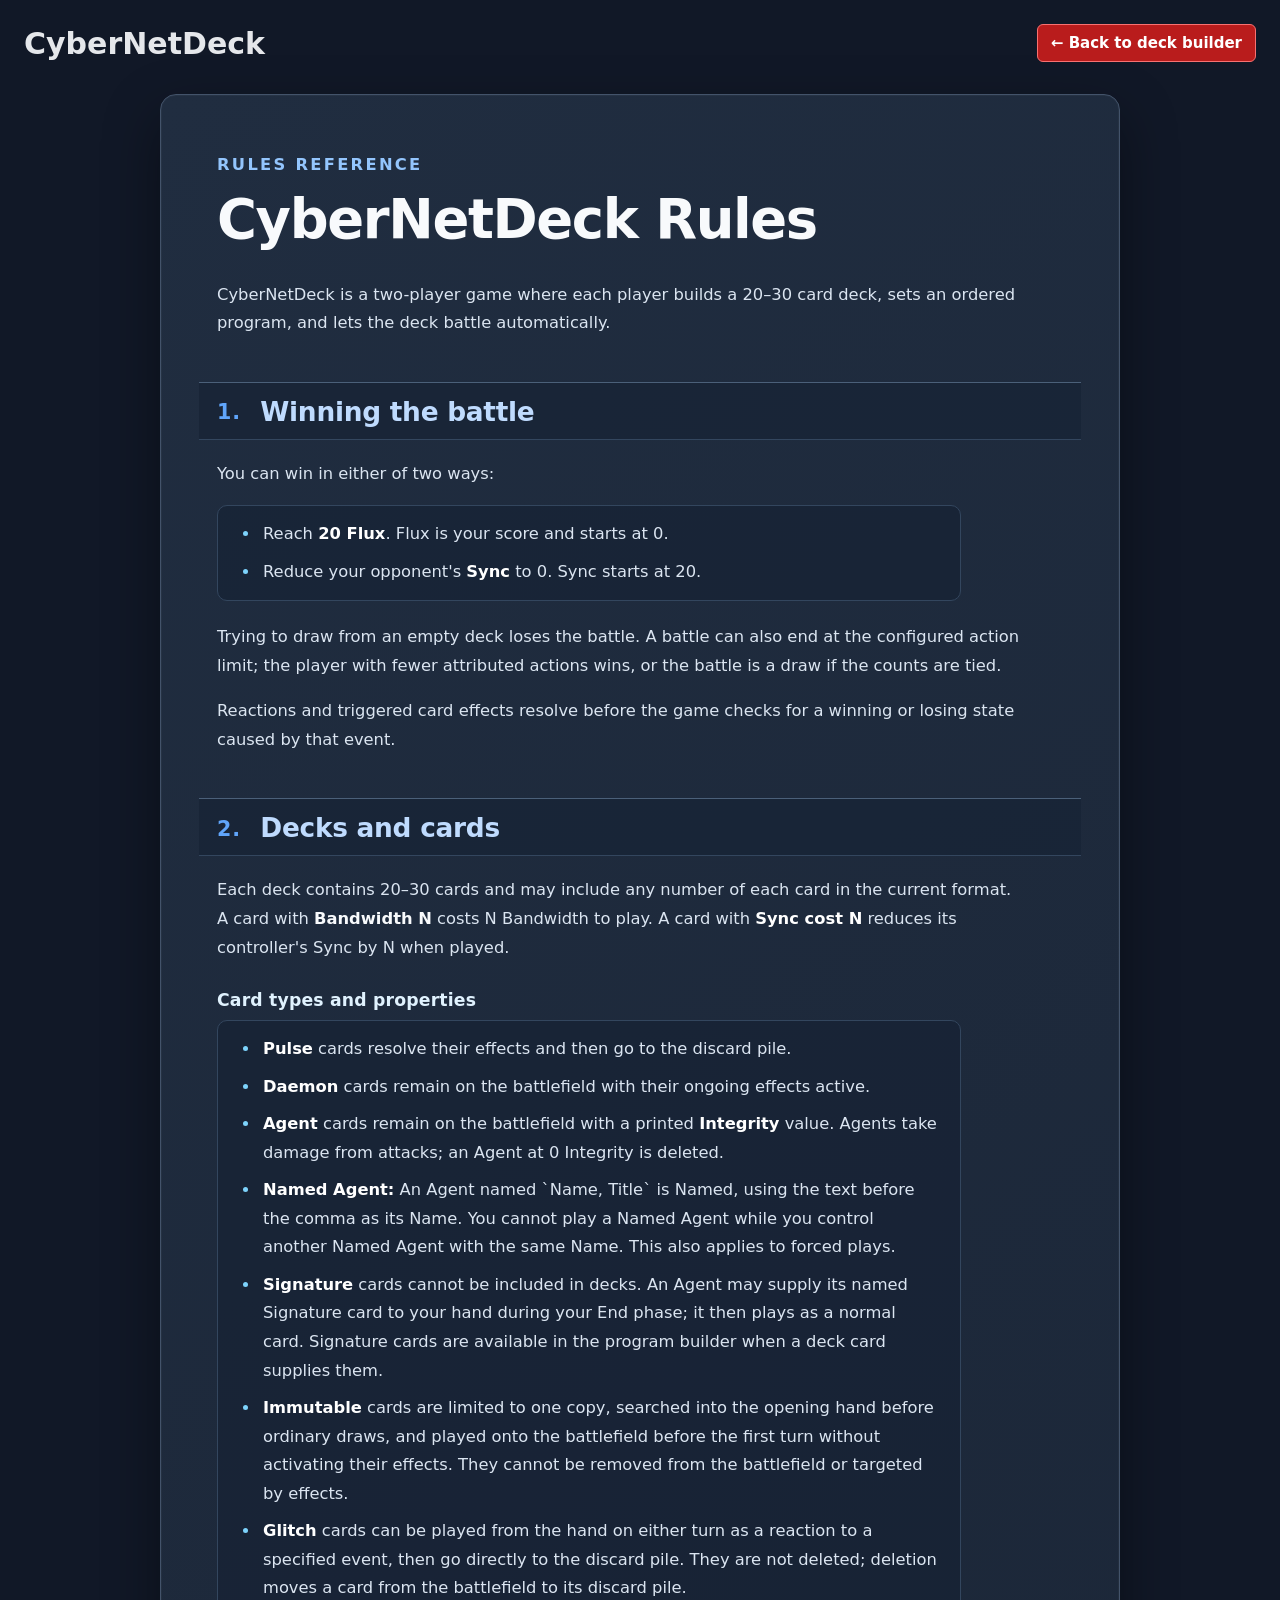
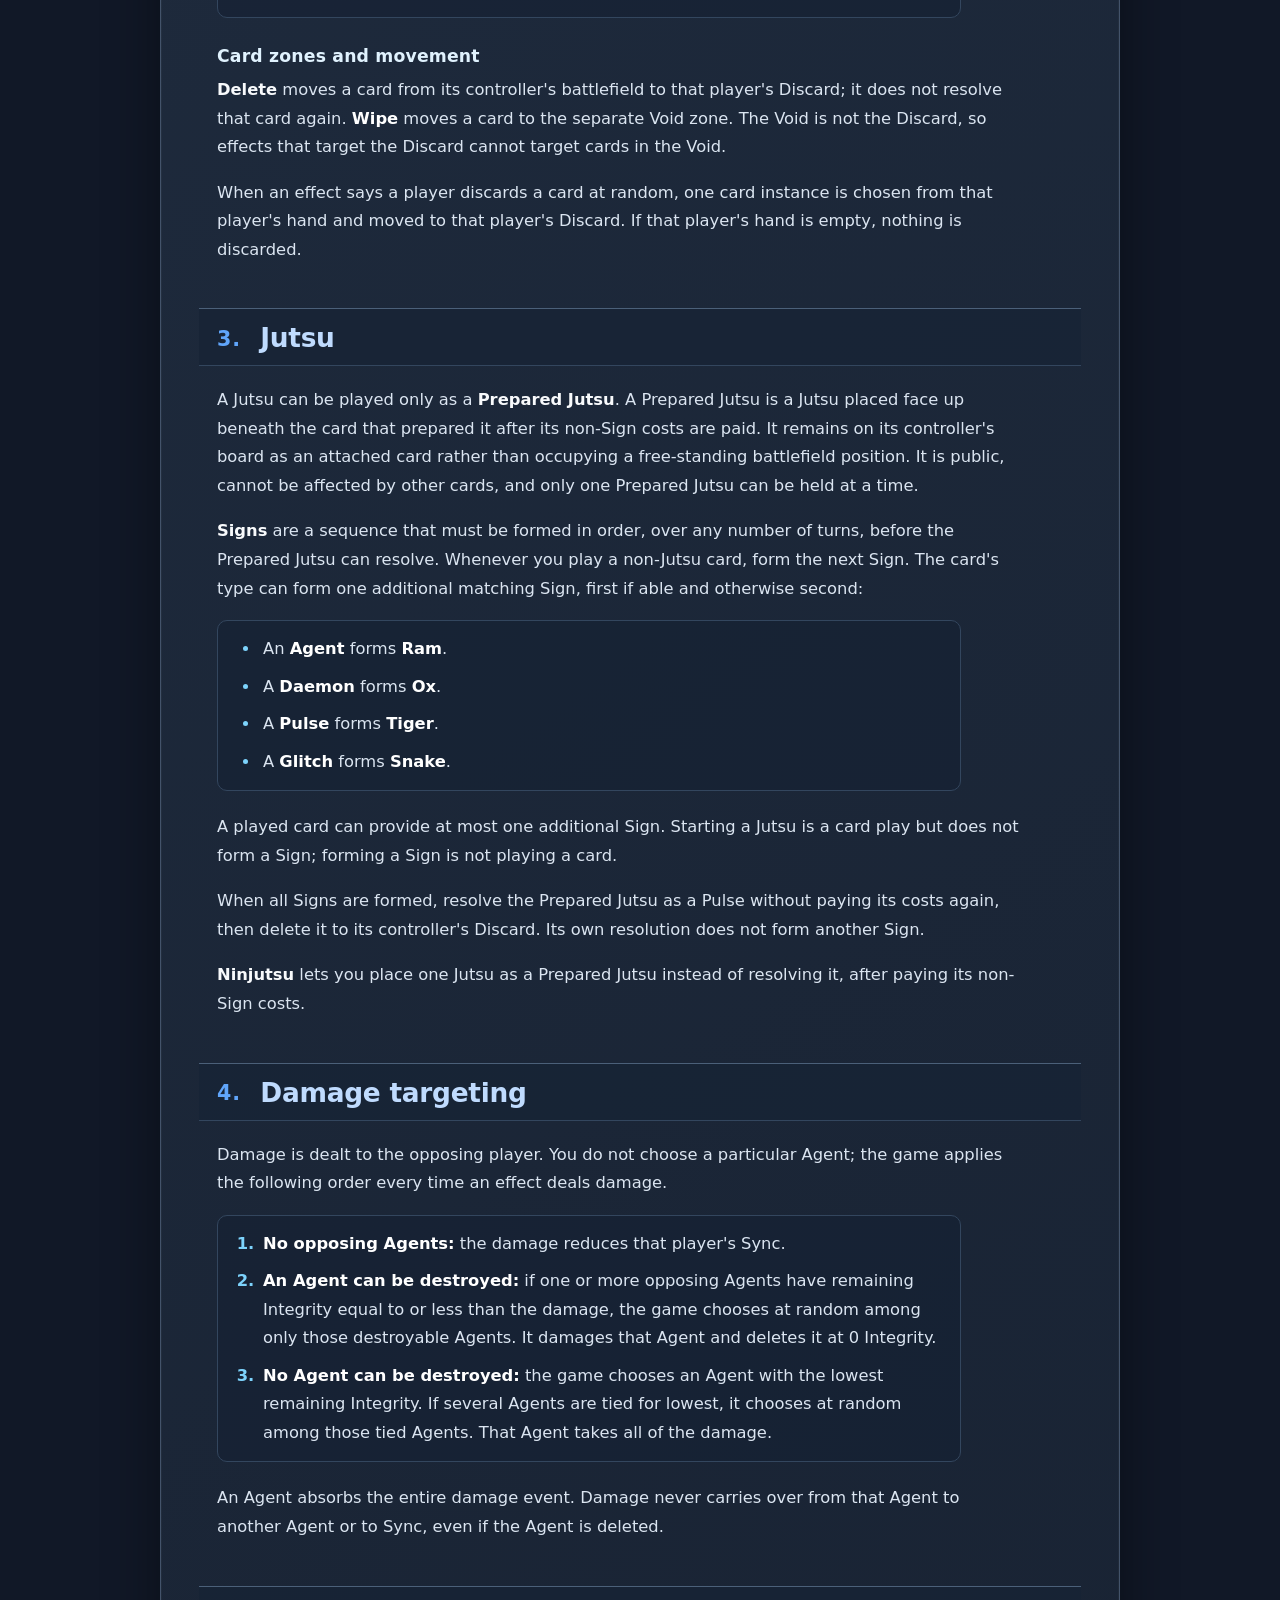
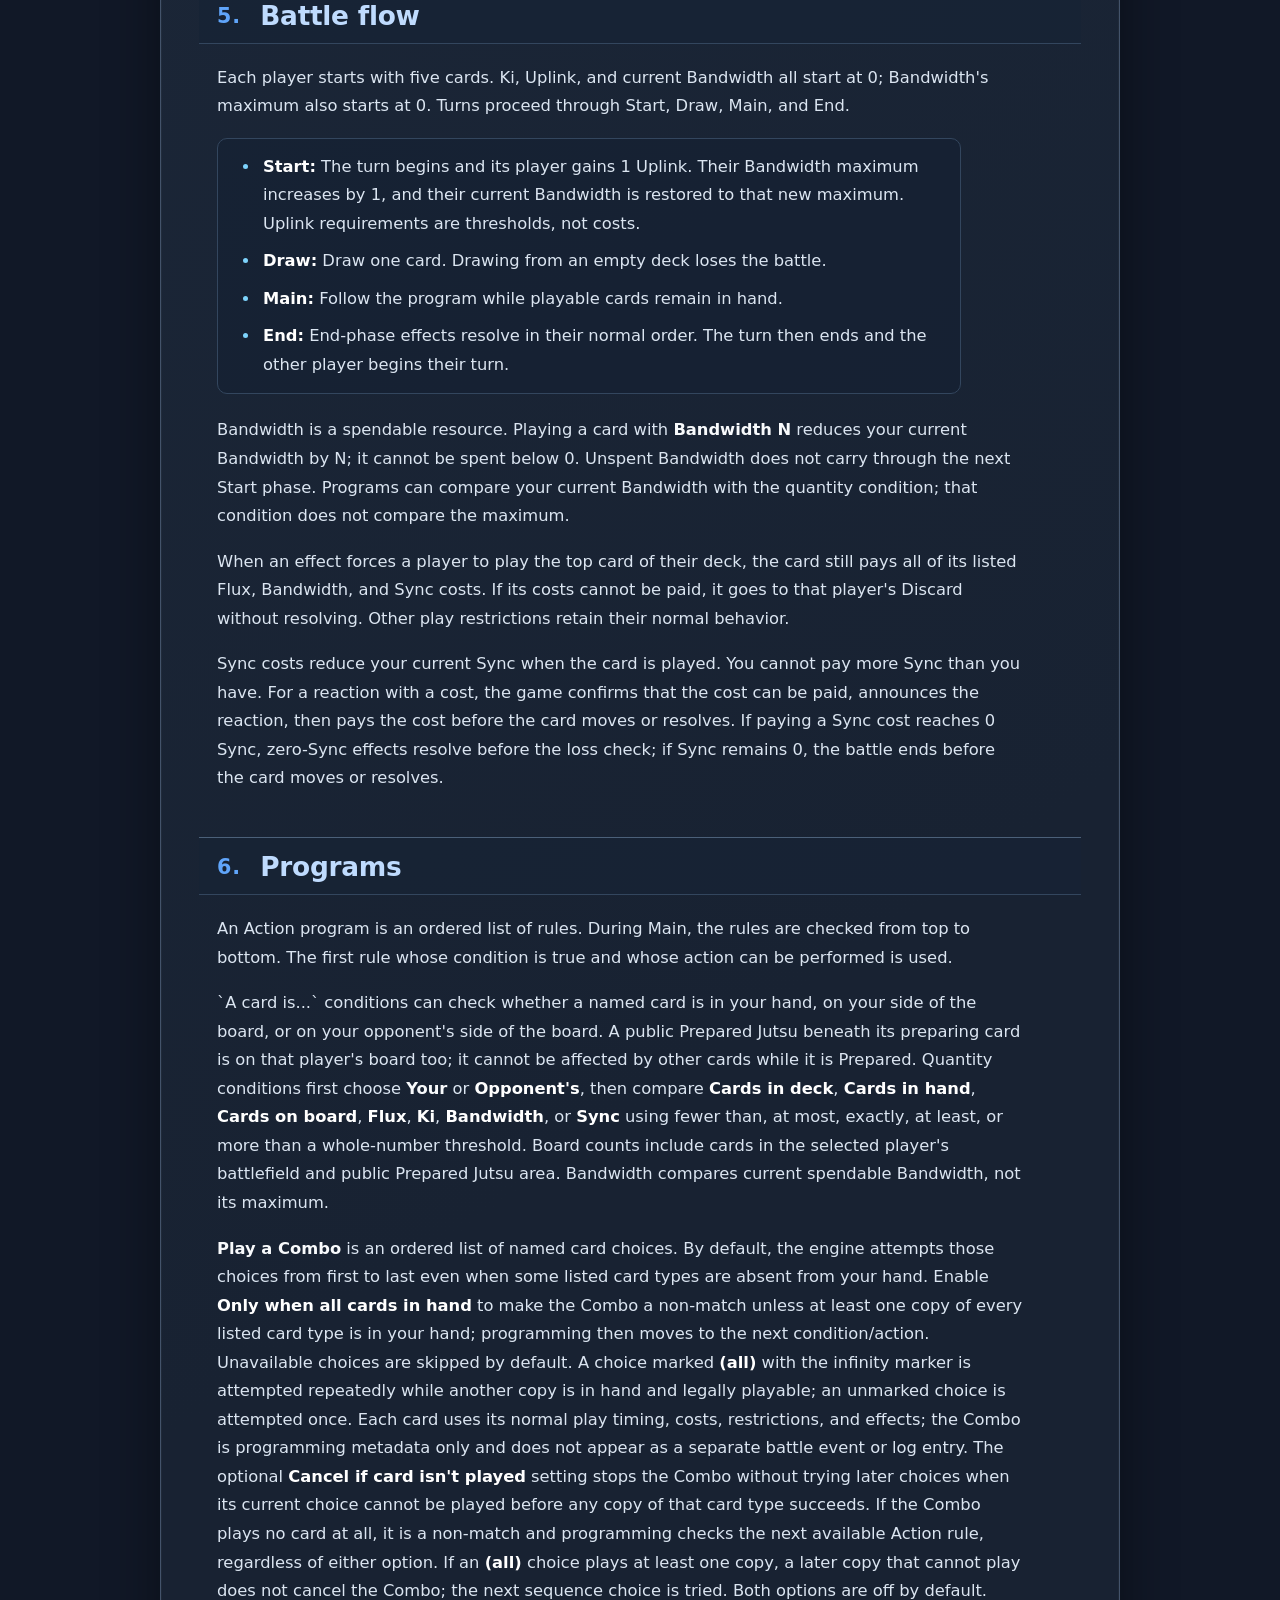
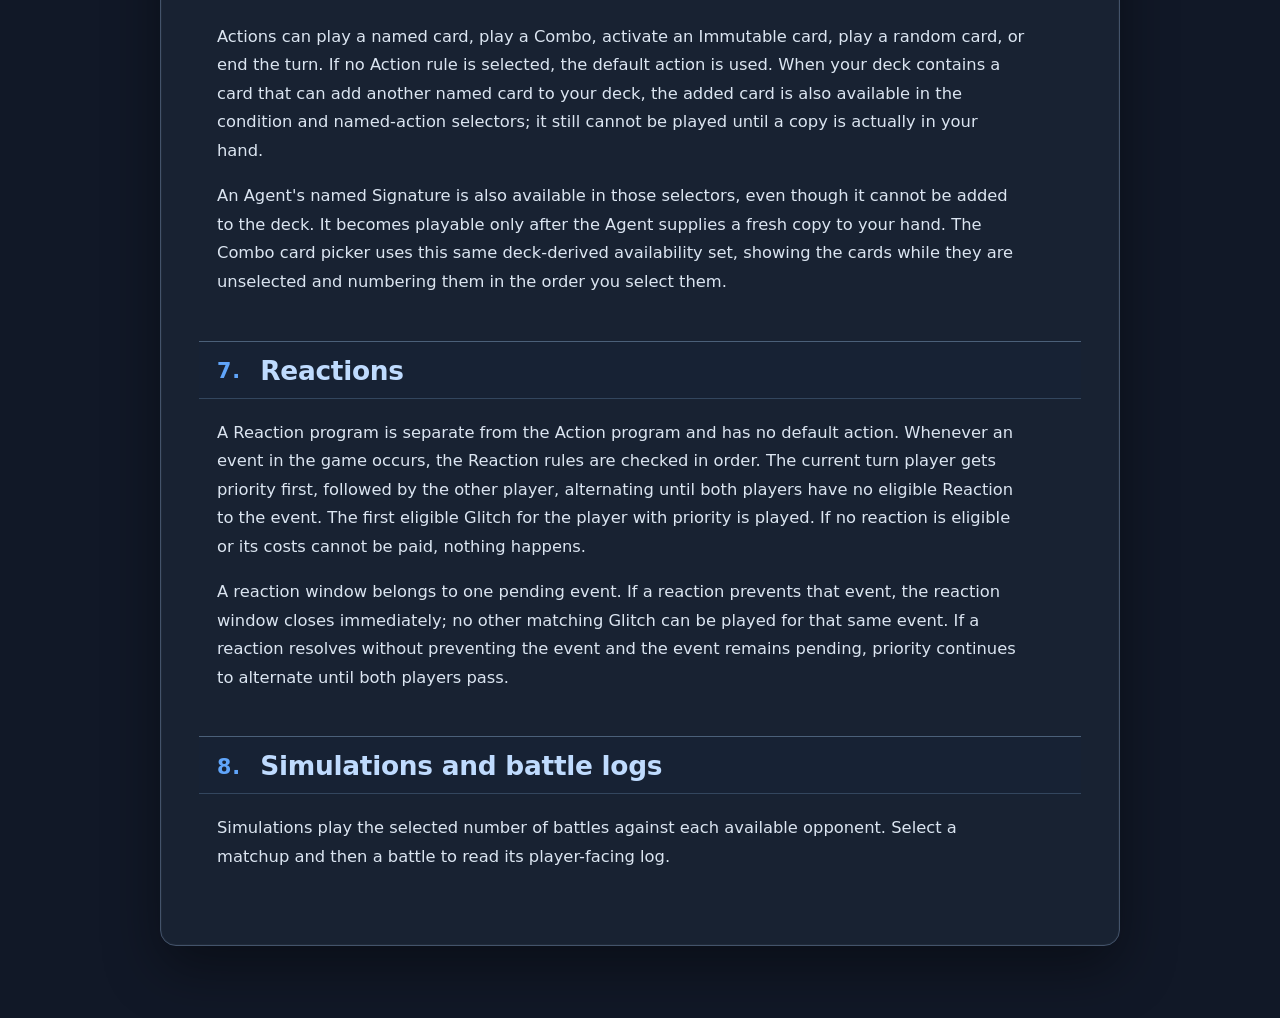
==== rules.html @ ed30a402 "Update Cybernet Deck" ====
<!doctype html>
<html><head><meta charset="utf-8"><meta name="viewport" content="width=device-width, initial-scale=1">
<title>Rules Reference · CyberNetDeck</title><link rel="stylesheet" href="app.css?v=69b1fe9c1e6e"></head>
<body><main>
<header class="app-header"><h1>CyberNetDeck</h1><a class="rules-button" href="index.html">&larr; Back to deck builder</a></header>
<article class="rules-reference"><p class="eyebrow">Rules Reference</p><h1>CyberNetDeck Rules</h1>
<p>CyberNetDeck is a two-player game where each player builds a 20–30 card deck, sets an ordered program, and lets the deck battle automatically.</p>
<h2>Winning the battle</h2>
<p>You can win in either of two ways:</p>
<ul>
<li>Reach <strong>20 Flux</strong>. Flux is your score and starts at 0.</li>
<li>Reduce your opponent&#x27;s <strong>Sync</strong> to 0. Sync starts at 20.</li>
</ul>
<p>Trying to draw from an empty deck loses the battle. A battle can also end at the configured action limit; the player with fewer attributed actions wins, or the battle is a draw if the counts are tied.</p>
<p>Reactions and triggered card effects resolve before the game checks for a winning or losing state caused by that event.</p>
<h2>Decks and cards</h2>
<p>Each deck contains 20–30 cards and may include any number of each card in the current format. A card with <strong>Bandwidth N</strong> costs N Bandwidth to play. A card with <strong>Sync cost N</strong> reduces its controller&#x27;s Sync by N when played.</p>
<h3>Card types and properties</h3>
<ul>
<li><strong>Pulse</strong> cards resolve their effects and then go to the discard pile.</li>
<li><strong>Daemon</strong> cards remain on the battlefield with their ongoing effects active.</li>
<li><strong>Agent</strong> cards remain on the battlefield with a printed <strong>Integrity</strong> value. Agents take damage from attacks; an Agent at 0 Integrity is deleted.</li>
<li><strong>Named Agent:</strong> An Agent named `Name, Title` is Named, using the text before the comma as its Name. You cannot play a Named Agent while you control another Named Agent with the same Name. This also applies to forced plays.</li>
<li><strong>Signature</strong> cards cannot be included in decks. An Agent may supply its named Signature card to your hand during your End phase; it then plays as a normal card. Signature cards are available in the program builder when a deck card supplies them.</li>
<li><strong>Immutable</strong> cards are limited to one copy, searched into the opening hand before ordinary draws, and played onto the battlefield before the first turn without activating their effects. They cannot be removed from the battlefield or targeted by effects.</li>
<li><strong>Glitch</strong> cards can be played from the hand on either turn as a reaction to a specified event, then go directly to the discard pile. They are not deleted; deletion moves a card from the battlefield to its discard pile.</li>
</ul>
<h3>Card zones and movement</h3>
<p><strong>Delete</strong> moves a card from its controller&#x27;s battlefield to that player&#x27;s Discard; it does not resolve that card again. <strong>Wipe</strong> moves a card to the separate Void zone. The Void is not the Discard, so effects that target the Discard cannot target cards in the Void.</p>
<p>When an effect says a player discards a card at random, one card instance is chosen from that player&#x27;s hand and moved to that player&#x27;s Discard. If that player&#x27;s hand is empty, nothing is discarded.</p>
<h2>Jutsu</h2>
<p>A Jutsu can be played only as a <strong>Prepared Jutsu</strong>. A Prepared Jutsu is a Jutsu placed face up beneath the card that prepared it after its non-Sign costs are paid. It remains on its controller&#x27;s board as an attached card rather than occupying a free-standing battlefield position. It is public, cannot be affected by other cards, and only one Prepared Jutsu can be held at a time.</p>
<p><strong>Signs</strong> are a sequence that must be formed in order, over any number of turns, before the Prepared Jutsu can resolve. Whenever you play a non-Jutsu card, form the next Sign. The card&#x27;s type can form one additional matching Sign, first if able and otherwise second:</p>
<ul>
<li>An <strong>Agent</strong> forms <strong>Ram</strong>.</li>
<li>A <strong>Daemon</strong> forms <strong>Ox</strong>.</li>
<li>A <strong>Pulse</strong> forms <strong>Tiger</strong>.</li>
<li>A <strong>Glitch</strong> forms <strong>Snake</strong>.</li>
</ul>
<p>A played card can provide at most one additional Sign. Starting a Jutsu is a card play but does not form a Sign; forming a Sign is not playing a card.</p>
<p>When all Signs are formed, resolve the Prepared Jutsu as a Pulse without paying its costs again, then delete it to its controller&#x27;s Discard. Its own resolution does not form another Sign.</p>
<p><strong>Ninjutsu</strong> lets you place one Jutsu as a Prepared Jutsu instead of resolving it, after paying its non-Sign costs.</p>
<h2>Damage targeting</h2>
<p>Damage is dealt to the opposing player. You do not choose a particular Agent; the game applies the following order every time an effect deals damage.</p>
<ol>
<li><strong>No opposing Agents:</strong> the damage reduces that player&#x27;s Sync.</li>
<li><strong>An Agent can be destroyed:</strong> if one or more opposing Agents have remaining Integrity equal to or less than the damage, the game chooses at random among only those destroyable Agents. It damages that Agent and deletes it at 0 Integrity.</li>
<li><strong>No Agent can be destroyed:</strong> the game chooses an Agent with the lowest remaining Integrity. If several Agents are tied for lowest, it chooses at random among those tied Agents. That Agent takes all of the damage.</li>
</ol>
<p>An Agent absorbs the entire damage event. Damage never carries over from that Agent to another Agent or to Sync, even if the Agent is deleted.</p>
<h2>Battle flow</h2>
<p>Each player starts with five cards. Ki, Uplink, and current Bandwidth all start at 0; Bandwidth&#x27;s maximum also starts at 0. Turns proceed through Start, Draw, Main, and End.</p>
<ul>
<li><strong>Start:</strong> The turn begins and its player gains 1 Uplink. Their Bandwidth maximum increases by 1, and their current Bandwidth is restored to that new maximum. Uplink requirements are thresholds, not costs.</li>
<li><strong>Draw:</strong> Draw one card. Drawing from an empty deck loses the battle.</li>
<li><strong>Main:</strong> Follow the program while playable cards remain in hand.</li>
<li><strong>End:</strong> End-phase effects resolve in their normal order. The turn then ends and the other player begins their turn.</li>
</ul>
<p>Bandwidth is a spendable resource. Playing a card with <strong>Bandwidth N</strong> reduces your current Bandwidth by N; it cannot be spent below 0. Unspent Bandwidth does not carry through the next Start phase. Programs can compare your current Bandwidth with the quantity condition; that condition does not compare the maximum.</p>
<p>When an effect forces a player to play the top card of their deck, the card still pays all of its listed Flux, Bandwidth, and Sync costs. If its costs cannot be paid, it goes to that player&#x27;s Discard without resolving. Other play restrictions retain their normal behavior.</p>
<p>Sync costs reduce your current Sync when the card is played. You cannot pay more Sync than you have. For a reaction with a cost, the game confirms that the cost can be paid, announces the reaction, then pays the cost before the card moves or resolves. If paying a Sync cost reaches 0 Sync, zero-Sync effects resolve before the loss check; if Sync remains 0, the battle ends before the card moves or resolves.</p>
<h2>Programs</h2>
<p>An Action program is an ordered list of rules. During Main, the rules are checked from top to bottom. The first rule whose condition is true and whose action can be performed is used.</p>
<p>`A card is...` conditions can check whether a named card is in your hand, on your side of the board, or on your opponent&#x27;s side of the board. A public Prepared Jutsu beneath its preparing card is on that player&#x27;s board too; it cannot be affected by other cards while it is Prepared. Quantity conditions first choose <strong>Your</strong> or <strong>Opponent&#x27;s</strong>, then compare <strong>Cards in deck</strong>, <strong>Cards in hand</strong>, <strong>Cards on board</strong>, <strong>Flux</strong>, <strong>Ki</strong>, <strong>Bandwidth</strong>, or <strong>Sync</strong> using fewer than, at most, exactly, at least, or more than a whole-number threshold. Board counts include cards in the selected player&#x27;s battlefield and public Prepared Jutsu area. Bandwidth compares current spendable Bandwidth, not its maximum.</p>
<p><strong>Play a Combo</strong> is an ordered list of named card choices. By default, the engine attempts those choices from first to last even when some listed card types are absent from your hand. Enable <strong>Only when all cards in hand</strong> to make the Combo a non-match unless at least one copy of every listed card type is in your hand; programming then moves to the next condition/action. Unavailable choices are skipped by default. A choice marked <strong>(all)</strong> with the infinity marker is attempted repeatedly while another copy is in hand and legally playable; an unmarked choice is attempted once. Each card uses its normal play timing, costs, restrictions, and effects; the Combo is programming metadata only and does not appear as a separate battle event or log entry. The optional <strong>Cancel if card isn&#x27;t played</strong> setting stops the Combo without trying later choices when its current choice cannot be played before any copy of that card type succeeds. If the Combo plays no card at all, it is a non-match and programming checks the next available Action rule, regardless of either option. If an <strong>(all)</strong> choice plays at least one copy, a later copy that cannot play does not cancel the Combo; the next sequence choice is tried. Both options are off by default.</p>
<p>Actions can play a named card, play a Combo, activate an Immutable card, play a random card, or end the turn. If no Action rule is selected, the default action is used. When your deck contains a card that can add another named card to your deck, the added card is also available in the condition and named-action selectors; it still cannot be played until a copy is actually in your hand.</p>
<p>An Agent&#x27;s named Signature is also available in those selectors, even though it cannot be added to the deck. It becomes playable only after the Agent supplies a fresh copy to your hand. The Combo card picker uses this same deck-derived availability set, showing the cards while they are unselected and numbering them in the order you select them.</p>
<h2>Reactions</h2>
<p>A Reaction program is separate from the Action program and has no default action. Whenever an event in the game occurs, the Reaction rules are checked in order. The current turn player gets priority first, followed by the other player, alternating until both players have no eligible Reaction to the event. The first eligible Glitch for the player with priority is played. If no reaction is eligible or its costs cannot be paid, nothing happens.</p>
<p>A reaction window belongs to one pending event. If a reaction prevents that event, the reaction window closes immediately; no other matching Glitch can be played for that same event. If a reaction resolves without preventing the event and the event remains pending, priority continues to alternate until both players pass.</p>
<h2>Simulations and battle logs</h2>
<p>Simulations play the selected number of battles against each available opponent. Select a matchup and then a battle to read its player-facing log.</p></article>
</main></body></html>
---- app.css ----
*{box-sizing:border-box}body{margin:0;background:#111827;color:#e5e7eb;font:15px system-ui,sans-serif;overflow-x:hidden}
main{max-width:1500px;margin:auto;padding:24px}.sub,small,.field-hint{color:#aab5c5}[hidden]{display:none!important}.app-header{display:flex;align-items:center;justify-content:space-between;gap:12px;margin-bottom:18px}.app-header h1{margin:0}.header-actions{display:flex;align-items:center;gap:8px}.header-actions .header-tournament{background:#2563eb;border-color:#3b82f6}.setup-panel{max-width:620px;margin:9vh auto 0;background:#1f2937;border:1px solid #374151;border-radius:10px;padding:24px}.setup-panel h2{margin:0 0 8px}.workflow{display:grid;grid-template-columns:repeat(4,1fr);gap:8px;margin-bottom:14px}.workflow button{display:flex;align-items:center;justify-content:center;gap:8px;border:1px solid #374151;background:#1f2937;color:#94a3b8;margin:0;padding:10px}.workflow button.active{border-color:#60a5fa;background:#172554;color:#dbeafe}.workflow button.complete{border-color:#4ade80;color:#bbf7d0}.workflow button:disabled{opacity:.45;cursor:not-allowed}.workflow span{display:grid;place-items:center;width:22px;height:22px;border:1px solid currentColor;border-radius:50%;font-size:11px}.status{background:#1f2937;border:1px solid #374151;border-radius:7px;padding:10px 12px;margin:0 0 14px;color:#dbeafe}.view-grid{display:grid;grid-template-columns:minmax(0,1fr) 320px;gap:18px;align-items:start}.primary-panel,.context-panel{background:#1f2937;border:1px solid #374151;border-radius:8px;padding:18px}.context-panel{position:sticky;top:14px}.section-heading,.subsection-heading{display:flex;justify-content:space-between;align-items:flex-start;gap:14px}.subsection-heading{margin-top:24px}.section-heading h2,.subsection-heading h3,.context-panel h2,.context-panel h3{margin:0 0 8px}.eyebrow{color:#93c5fd;text-transform:uppercase;letter-spacing:.08em;font-size:11px;font-weight:700;margin:0 0 5px}.identity-grid,.program-grid{display:grid;grid-template-columns:repeat(2,minmax(0,1fr));gap:12px}.identity-grid{margin-top:18px}label{display:block;margin:10px 0;color:#d1d5db}input,select,button{font:inherit;border-radius:5px;padding:8px;border:1px solid #4b5563;background:#111827;color:#f9fafb;width:100%}button{cursor:pointer;background:#334155;width:auto;margin:3px}button:disabled{opacity:.45;cursor:not-allowed}.primary{background:#2563eb;width:100%;margin:16px 0 0}.card-gallery{display:grid;grid-template-columns:repeat(auto-fit,minmax(200px,1fr));gap:10px;margin-top:10px}.builder-card{display:flex;flex-direction:column;justify-content:space-between;gap:8px;background:#111827;border:1px solid #4b5563;border-radius:7px;padding:10px}.builder-card h4{margin:0;color:#93c5fd}.builder-card p{font-size:13px;line-height:1.35;margin:0;color:#cbd5e1;flex:1}.builder-card .card-meta{font-size:12px;color:#aab5c5}.add-card{width:100%;margin:0}.deck-validity{margin:12px 0 2px;color:#fbbf24}.deck-validity.valid,.deck-preview-summary.valid{color:#86efac}.deck-preview{display:grid;gap:8px;margin:14px 0}.preview-card{display:flex;align-items:center;justify-content:space-between;gap:8px;background:#111827;border:1px solid #4b5563;border-radius:6px;padding:8px}.preview-meta{min-width:0}.preview-meta strong,.preview-meta small{display:block}.preview-meta strong{color:#dbeafe}.preview-meta small{white-space:nowrap;overflow:hidden;text-overflow:ellipsis}.preview-controls{display:flex;align-items:center;gap:4px;flex-shrink:0}.quantity-button{width:28px;height:28px;padding:0;margin:0}.quantity-value{min-width:28px;text-align:center}.deck-preview-summary{color:#fbbf24;margin:0}.format-note{border-top:1px solid #374151;margin-top:18px;padding-top:12px;display:grid;gap:4px;color:#aab5c5;font-size:13px}.format-note strong{color:#dbeafe}.rule-sentence{background:#172554;border:1px solid #3b82f6;border-radius:6px;color:#dbeafe;line-height:1.4;padding:10px;margin:16px 0}.rule-actions{display:flex;gap:6px;flex-wrap:wrap}.rule-actions button{flex:1}.rules-list{display:grid;gap:6px;padding-left:0;list-style:none;margin:8px 0 18px}.rules-list li{display:flex;align-items:flex-start;gap:8px;background:#111827;border:1px solid #374151;border-radius:6px;padding:9px;cursor:pointer}.rules-list li.selected{border-color:#60a5fa;box-shadow:0 0 0 1px #2563eb}.rule-priority{display:grid;place-items:center;min-width:24px;height:24px;background:#334155;border-radius:50%;color:#bfdbfe;font-size:12px}.rule-copy strong,.rule-copy small{display:block}.rule-copy strong{font-weight:500;line-height:1.35}.rule-copy small{margin-top:3px}.simulation-settings{border-top:1px solid #374151;margin-top:18px;padding-top:10px}.simulation-settings h3{margin:0}.compact-context{font-size:13px}.compact-deck{border-bottom:1px solid #374151;padding:10px 0}.compact-deck:last-child{border-bottom:0}.compact-deck h3{color:#bfdbfe;font-size:15px}.compact-deck p{margin:6px 0;line-height:1.45}.compact-program{color:#aab5c5}.compact-program strong{color:#dbeafe}.empty-state{color:#aab5c5;font-style:italic}.table-scroll{overflow-x:auto}table{width:100%;border-collapse:collapse}th,td{text-align:left;padding:10px;border-bottom:1px solid #374151}tbody tr{cursor:pointer}tbody tr:hover{background:#172554}progress{width:100%;height:18px;margin:8px 0 16px}.page{display:flex;flex-wrap:wrap;align-items:center;gap:4px;margin:10px 0}.page button{margin:0;min-width:36px}.page .current{background:#2563eb;border-color:#60a5fa;font-weight:700}.page-label{width:100%;color:#aab5c5;margin-bottom:3px}.log-panel pre{min-height:420px;max-height:calc(100vh - 250px);overflow:auto;white-space:pre-wrap;word-break:break-word;background:#111827;border-radius:5px;padding:14px;margin:0;line-height:1.55}@media(max-width:900px){.view-grid{grid-template-columns:1fr}.context-panel{position:static}}@media(max-width:600px){main{padding:14px}.app-header{align-items:flex-start;flex-direction:column}.workflow{grid-template-columns:repeat(2,1fr)}.identity-grid,.program-grid{grid-template-columns:1fr}.card-gallery{grid-template-columns:1fr}.section-heading button{flex-shrink:0}}.card-gallery{grid-template-columns:repeat(auto-fit,minmax(220px,1fr));gap:16px}.builder-card{position:relative;display:flex;flex-direction:column;gap:8px;min-height:378px;padding:8px;border:7px solid #c8b38a;border-radius:12px;background:linear-gradient(135deg,#e2d3ad,#7d6b49 48%,#ded0a9);box-shadow:0 8px 18px #0008,0 0 0 2px #281f18 inset;color:#17120f;overflow:hidden}.builder-card::before{content:"";position:absolute;inset:0;border:2px solid #f6ecd1;border-radius:4px;pointer-events:none}.card-titlebar,.card-typebar,.card-footer{position:relative;display:flex;justify-content:space-between;align-items:center;gap:8px;border:1px solid #5b4a2d;border-radius:3px;background:linear-gradient(#f9f0d5,#cbb784);box-shadow:inset 0 0 0 1px #fff8;padding:5px 7px}.card-titlebar h4{margin:0;color:#17120f;font-family:Georgia,serif;font-size:16px}.card-mana,.card-vp{display:grid;place-items:center;min-width:26px;height:26px;border-radius:50%;background:#3b72a8;color:#fff;font-weight:800;font-size:12px;border:1px solid #142e4b}.card-art-frame{position:relative;aspect-ratio:1.42;overflow:hidden;border:2px solid #382d20;background:#172554}.card-art-frame img{width:100%;height:100%;display:block;object-fit:cover}.card-typebar{font-size:12px;font-weight:700;letter-spacing:.04em}.card-rules{position:relative;flex:1;border:1px solid #5b4a2d;background:linear-gradient(#f8edcf,#d8c79e);padding:8px;font-family:Georgia,serif;font-size:13px;line-height:1.42}.card-rules p{margin:0;color:#241b14}.card-rules .card-keyword{margin:0 0 7px;color:#241b14}.card-flavor{display:block;margin-top:7px;color:#655842;font-size:11px;font-style:italic}.card-footer{margin-top:auto;background:linear-gradient(#e5d3a8,#ab9163)}.card-count{font-size:12px;font-weight:700;color:#3d321f}.add-card{position:relative;width:auto;margin:0;padding:6px 9px;background:#3d6f45;border-color:#19361f;color:#fff;font-weight:700}.add-card:hover{background:#2d5834}.card-selection{display:grid;gap:7px}.card-selection .builder-card{min-height:0}.card-selection .card-rules{flex:0}.card-choice{display:flex;align-items:center;justify-content:space-between;gap:8px;padding:2px 3px}.card-choice .card-count{color:#cbd5e1;font-weight:600}.card-choice .add-card{background:#2563eb;border-color:#60a5fa}.card-choice .add-card:hover{background:#1d4ed8}.win-rate-up{color:#86efac;font-weight:700}.win-rate-down{color:#fca5a5;font-weight:700}.win-rate-change{font-size:13px;font-weight:600}html[data-card-style="neon-terminal"] .builder-card{border-color:#00f5ff;background:linear-gradient(135deg,#0a1221,#17102f);box-shadow:0 0 12px #00f5ff88,0 0 24px #ff3fd488}html[data-card-style="neon-terminal"] .card-titlebar,html[data-card-style="neon-terminal"] .card-rules{background:#091321;border-color:#00f5ff;color:#dffcff;font-family:ui-monospace,monospace}html[data-card-style="neon-terminal"] .card-titlebar h4,html[data-card-style="neon-terminal"] .card-rules p{color:#dffcff}html[data-card-style="neon-terminal"] .card-art-frame{border-color:#ff3fd4}html[data-card-style="holographic-glass"] .builder-card{border-color:#8df5ff;background:linear-gradient(135deg,#77e5ff55,#a67cff55,#ffffff22);box-shadow:0 0 20px #8df5ff99;backdrop-filter:blur(4px)}html[data-card-style="holographic-glass"] .card-titlebar,html[data-card-style="holographic-glass"] .card-rules{background:#d7ffffaa;border-color:#e7baff;color:#17213a}html[data-card-style="holographic-glass"] .card-titlebar h4,html[data-card-style="holographic-glass"] .card-rules p{color:#17213a}html[data-card-style="circuit-board"] .builder-card{border-color:#7bff76;background:#10251b;background-image:linear-gradient(90deg,#53ff7a22 1px,transparent 1px),linear-gradient(#53ff7a22 1px,transparent 1px);background-size:14px 14px;box-shadow:0 0 0 2px #0a160d inset}html[data-card-style="circuit-board"] .card-titlebar,html[data-card-style="circuit-board"] .card-rules{background:#152c1d;border-color:#dca94a;color:#eaffdf;font-family:ui-monospace,monospace}html[data-card-style="circuit-board"] .card-titlebar h4,html[data-card-style="circuit-board"] .card-rules p{color:#eaffdf}html[data-card-style="night-city"] .builder-card{border-color:#ff3eae;background:linear-gradient(145deg,#21133f,#07152e 55%,#f8e74d33);box-shadow:0 0 16px #ff3eae88}html[data-card-style="night-city"] .card-titlebar,html[data-card-style="night-city"] .card-rules{background:#170c31;border-color:#f8e74d;color:#fff2c9}html[data-card-style="night-city"] .card-titlebar h4,html[data-card-style="night-city"] .card-rules p{color:#fff2c9}html[data-card-style="corporate-firewall"] .builder-card{border-color:#b9c5d1;background:linear-gradient(145deg,#111923,#27394b);box-shadow:0 0 0 2px #050a10 inset}html[data-card-style="corporate-firewall"] .card-titlebar,html[data-card-style="corporate-firewall"] .card-rules{background:#d8e0e8;border-color:#8d9aa8;color:#14202c;font-family:ui-monospace,monospace}html[data-card-style="corporate-firewall"] .card-titlebar h4,html[data-card-style="corporate-firewall"] .card-rules p{color:#14202c}html[data-card-style="corporate-firewall"] .card-art-frame{border-color:#e03f4f}html[data-card-style="holographic-glass"] .builder-card{border:2px solid #b9f4f766;background:linear-gradient(135deg,#77e5ff45,#a67cff42,#ffffff18);box-shadow:0 10px 24px #17375655,0 0 0 1px #ffffff22 inset;backdrop-filter:blur(6px)}html[data-card-style="holographic-glass"] .builder-card::before{border-color:#ffffff38}html[data-card-style="holographic-glass"] .card-titlebar,html[data-card-style="holographic-glass"] .card-rules,html[data-card-style="holographic-glass"] .card-typebar,html[data-card-style="holographic-glass"] .card-footer{background:#e7faff8c;border-color:#dcecff88;box-shadow:inset 0 1px #ffffff66;color:#17213a}html[data-card-style="holographic-glass"] .card-titlebar h4,html[data-card-style="holographic-glass"] .card-rules p{color:#17213a}html[data-card-style="holographic-glass"] .card-art-frame{border-color:#e7faff99}.view-grid>*{min-width:0}.card-gallery{grid-template-columns:repeat(3,minmax(0,1fr));align-items:start}.card-selection{min-width:0;grid-template-rows:362px auto}.card-selection .builder-card{width:100%;min-width:0;height:362px;min-height:362px}.card-selection .card-art-frame{height:164px;min-height:164px;aspect-ratio:auto;flex:0 0 164px}.card-selection .card-choice{min-width:0;min-height:38px}.card-choice .card-count{min-width:0;overflow:hidden;text-overflow:ellipsis;white-space:nowrap}@media(max-width:1100px){.card-gallery{grid-template-columns:repeat(2,minmax(0,1fr))}}@media(max-width:600px){.card-gallery{grid-template-columns:1fr}}.card-selection .builder-card.dense-card{height:640px;min-height:640px}.card-titlebar h4{flex:1;min-width:0;white-space:nowrap;overflow:visible;text-overflow:clip}.card-selection{grid-template-rows:auto auto}.card-selection .builder-card{height:420px;min-height:420px;justify-content:flex-start}.card-selection .card-art-frame{height:auto;min-height:0;aspect-ratio:1.42;flex:0 0 auto}.card-selection .card-typebar{margin-top:-8px;justify-content:flex-start}.card-selection .card-rules{flex:1 1 auto;min-height:0;margin-bottom:8px}.builder-card.dense-card .card-rules{font-size:11px;line-height:1.22;padding:6px}.builder-card.dense-card .card-rules .card-keyword{margin-bottom:4px}.view-grid{min-width:0}.context-panel{min-width:0}.deck-preview{min-width:0;max-width:100%}.preview-card{min-width:0;width:100%;max-width:100%;overflow:hidden}.preview-meta{flex:1 1 auto;min-width:0;overflow:hidden}.preview-card>span{flex:0 0 auto;max-width:40%;overflow:hidden;text-overflow:ellipsis;white-space:nowrap}.rule-preview-label{margin:16px 0 -8px;text-transform:uppercase;letter-spacing:.08em;font-size:11px}.program-submit-actions{display:flex;gap:8px;margin-top:16px}.program-submit-actions button{flex:1;margin:0}.program-submit-actions .primary{width:auto;margin:0}.discord-export{background:#5865f2;border-color:#7983f5;color:#fff}.discord-export:hover{background:#4752c4}.rules-list li{touch-action:none;user-select:none}.rules-list li.dragging{opacity:.55;border-color:#60a5fa}.rules-list li.drag-over{border-color:#4ade80;box-shadow:0 0 0 1px #16a34a}.rules-list li.editing{border-color:#fbbf24;box-shadow:0 0 0 1px #d97706}.rule-copy{flex:1;min-width:0}.delete-rule{width:28px;height:28px;padding:0;margin:0;flex:0 0 28px;border-color:#7f1d1d;background:#450a0a;color:#fecaca;font-weight:700}.delete-rule:hover{background:#7f1d1d}.rule-actions #cancel-rule-edit{background:#475569}.log-controls{margin:12px 0}.log-summary,.log-nav{display:flex;align-items:center;gap:6px}.log-summary{color:#aab5c5;margin-bottom:8px}.log-summary strong{color:#e5e7eb}.log-summary button,.log-nav button{margin:0}.log-nav{justify-content:space-between}.log-nav .primary{width:auto;margin:0}.log-nav .next-turn{margin-left:auto!important}.scenario-program-details{margin-top:16px;border-top:1px solid #374151;padding-top:14px}.scenario-program-details h3,.scenario-program-details h4{margin:0 0 8px}.scenario-program-details h4{color:#aab5c5;font-size:.9rem}.scenario-program-details ol{margin:0 0 12px;padding-left:24px}.scenario-program-details li{margin:5px 0}.scenario-card-nav{display:flex;align-items:center;justify-content:space-between;gap:10px;margin-top:16px}.scenario-card-nav button{width:auto;min-width:76px;margin:0}.scenario-card-nav span{color:#aab5c5;font-size:13px;text-align:center}.scenario-focus-card{display:grid;justify-items:center;gap:8px;margin-top:18px}.scenario-focus-card .eyebrow{margin:0}.scenario-focus-card .builder-card{width:min(100%,360px)}@media(max-width:600px){.scenario-card-nav button{min-width:68px}}.default-action{border-top:1px solid #374151;margin-top:18px;padding-top:12px}.default-action h3{margin:0}.default-action .row{display:flex;align-items:end;gap:10px}.default-action label{flex:1}.default-action #configure-random-cards{align-self:end;height:39px;margin:0}.random-card-picker{display:grid;grid-template-columns:repeat(auto-fit,minmax(220px,1fr));gap:14px;margin-top:18px}.random-card-toggle{appearance:none;width:100%;margin:0;text-align:left;cursor:pointer}.random-card-toggle.deactivated{filter:grayscale(.75);opacity:.52}.random-card-toggle.deactivated .builder-card{box-shadow:none}.random-card-toggle .builder-card{height:auto;min-height:0}.random-card-toggle .card-art-frame{height:154px;aspect-ratio:auto}@media(max-width:600px){.default-action .row{display:grid;align-items:stretch}.default-action .row button{width:100%;margin:0}}.default-action .row{display:grid;grid-template-columns:minmax(0,1fr) auto;align-items:end;gap:10px}.default-action .row label{margin:10px 0 0}.default-action #configure-random-cards{align-self:auto;height:39px;margin:0 0 1px}@media(max-width:600px){.default-action .row{grid-template-columns:1fr}.default-action #configure-random-cards{width:100%;margin:0}}
.resource-view-link{cursor:help}.resources-view-popover{width:min(270px,calc(100vw - 24px))}.resource-list{display:grid;gap:0}.resource-row{display:flex;justify-content:space-between;gap:20px;padding:6px 0;border-bottom:1px solid #374151;color:#cbd5e1}.resource-row:last-child{border-bottom:0}.resource-row strong{color:#f8fafc}
 .hand-view-row{display:block;margin:4px 0 8px}.hand-view-trigger{width:auto;margin:0;padding:5px 10px;background:#172554;border-color:#60a5fa;color:#dbeafe;font-size:13px;font-weight:800}.hand-view-trigger:hover,.hand-view-trigger:focus-visible{background:#1d4ed8;color:#fff}.deck-count{color:#bfdbfe;font-weight:700;cursor:help}.deck-count:focus-visible{outline:2px solid #93c5fd;outline-offset:2px}.hand-view-popover{position:fixed;z-index:40;width:min(1020px,calc(100vw - 24px));max-height:calc(100vh - 24px);overflow:auto;padding:12px;background:#111827;border:1px solid #60a5fa;border-radius:10px;box-shadow:0 18px 50px #000c}.hand-popover-heading{display:flex;align-items:baseline;justify-content:space-between;gap:12px;margin-bottom:10px;color:#f8fafc}.hand-popover-heading strong{font-size:16px}.hand-popover-heading span{color:#aab5c5;font-size:12px}.hand-grid{display:grid;grid-template-columns:repeat(10,minmax(0,1fr));gap:8px}.hand-card-face{min-width:0!important;min-height:0!important;height:auto!important;padding:4px!important;border-width:3px!important;border-radius:7px!important;gap:4px!important}.hand-card-face .card-titlebar,.hand-card-face .card-typebar,.hand-card-face .card-footer{padding:3px 4px;gap:3px}.hand-card-face .card-titlebar h4{min-width:0;overflow:hidden;text-overflow:ellipsis;white-space:nowrap;font-size:10px}.hand-card-face .card-mana,.hand-card-face .card-vp{min-width:16px;width:16px;height:16px;font-size:8px}.hand-card-face .card-art-frame{min-height:0;height:auto;aspect-ratio:1.42}.hand-card-face .card-typebar{font-size:8px;line-height:1.1}.hand-card-face .card-rules{min-height:0;max-height:52px;overflow:hidden;padding:4px;font-size:8px;line-height:1.1}.hand-card-face .card-flavor{margin-top:3px;font-size:7px}.hand-card-face .card-footer{display:none}.hand-card-wrap{position:relative;min-width:0}.hand-card-count{position:absolute;z-index:2;top:50%;left:50%;display:grid;place-items:center;width:34px;height:34px;transform:translate(-50%,-50%);border:3px solid #fff;border-radius:50%;background:#0f172add;color:#fff;text-shadow:0 1px 2px #000;font-size:14px;font-weight:900;box-shadow:0 3px 10px #000b;pointer-events:none}.hand-view-popover .hand-card-face{box-shadow:0 5px 12px #0009}@media(max-width:900px){.hand-grid{grid-template-columns:repeat(6,minmax(0,1fr))}}@media(max-width:600px){.hand-view-popover{padding:8px}.hand-grid{grid-template-columns:repeat(4,minmax(0,1fr));gap:5px}.hand-card-face .card-titlebar h4{font-size:8px}.hand-card-face .card-typebar{font-size:7px}.hand-card-face .card-rules{font-size:7px;max-height:42px;padding:3px}.hand-card-count{width:28px;height:28px;font-size:12px;border-width:2px}}@media(max-width:400px){.hand-grid{grid-template-columns:repeat(3,minmax(0,1fr))}}
.turn-zone-bar{display:inline;margin:0;color:#cbd5e1;font-weight:700;white-space:normal}.turn-zone-bar .log-card-reference{white-space:nowrap}
.deck-actions{display:grid;gap:8px;margin-top:18px}.deck-actions button{width:100%;margin:0}.remove-card{background:#b91c1c;border-color:#f87171;color:#fff}.remove-card:hover{background:#dc2626}.app-header{display:flex;align-items:center;justify-content:space-between;gap:16px}.rules-button{display:inline-flex;align-items:center;justify-content:center;border:1px solid #f87171;border-radius:6px;background:#b91c1c;color:#fff;padding:9px 13px;font-weight:700;text-decoration:none;white-space:nowrap}.rules-button:hover{background:#dc2626}.rules-reference{max-width:900px;margin:5vh auto;background:#1f2937;border:1px solid #374151;border-radius:12px;padding:clamp(22px,5vw,52px);box-shadow:0 18px 45px #0004}.rules-reference h1{margin:0 0 22px;color:#f8fafc;font-size:clamp(2rem,5vw,3.25rem)}.rules-reference h2{margin:38px 0 12px;padding-bottom:9px;border-bottom:1px solid #475569;color:#bfdbfe;font-size:1.45rem}.rules-reference h3{margin:26px 0 8px;color:#e0f2fe;font-size:1.1rem}.rules-reference p,.rules-reference li{color:#d7e0ec;font-size:1.03rem;line-height:1.72}.rules-reference p{margin:0 0 16px}.rules-reference ul,.rules-reference ol{margin:0 0 20px;padding-left:24px}.rules-reference li+li{margin-top:8px}.rules-reference strong{color:#fff}@media(max-width:600px){.app-header{align-items:flex-start}.rules-button{padding:8px 10px;font-size:13px}.rules-reference{margin:18px auto;padding:22px}}.whats-new-button{display:inline-block;border:1px solid #4ade80;border-radius:5px;background:#166534;color:#dcfce7;padding:8px;text-decoration:none}.whats-new-button:hover{background:#15803d}.whats-new-card-grid{display:grid;grid-template-columns:repeat(3,minmax(0,1fr));gap:16px;margin:18px 0 30px}.whats-new-card-grid .card-selection{min-width:0}@media(max-width:700px){.whats-new-card-grid{grid-template-columns:repeat(2,minmax(0,1fr))}}@media(max-width:460px){.whats-new-card-grid{grid-template-columns:1fr}}.charge-ki-setup{margin:18px 0 0}.charge-ki-setup img{display:block;width:100%;height:auto;border:1px solid #475569;border-radius:8px}.tournament-panel{max-width:620px;margin:0 auto 24px;background:#1f2937;border:1px solid #374151;border-radius:10px;padding:24px}.tournament-panel .eyebrow{margin-bottom:8px}.tournament-panel .primary{margin:0}.tournament-view{max-width:1500px;margin:0 auto 24px;background:#1f2937;border:1px solid #374151;border-radius:8px;padding:18px}.tournament-view h2{margin:0 0 8px}.tournament-view .sub{margin:0 0 14px}.tournament-view .table-scroll{margin-top:12px}.tournament-heading{margin:28px 0 8px}.tournament-deck-grid{display:grid;grid-template-columns:repeat(2,minmax(0,1fr));gap:18px}.tournament-deck-grid section{background:#111827;border:1px solid #374151;border-radius:6px;padding:14px}.tournament-deck-grid h3{margin:0 0 10px}.tournament-deck-grid li+li{margin-top:7px}.tournament-log{min-height:420px;max-height:calc(100vh - 250px);overflow:auto;white-space:pre-wrap;word-break:break-word;background:#111827;border-radius:5px;padding:14px;margin:0;line-height:1.55}@media(max-width:700px){.tournament-deck-grid{grid-template-columns:1fr}}.rules-list li.rule-unavailable{border-color:#f59e0b;background:#422006}.rules-list .rule-warning{color:#fcd34d;margin-top:5px}.program-tabs{display:flex;gap:0;margin:16px 0 0;border-bottom:1px solid #374151}.program-tab{width:auto;margin:0;padding:9px 18px;border:0;border-bottom:3px solid transparent;border-radius:6px 6px 0 0;background:transparent;color:#aab5c5;font-weight:700}.program-tab:hover,.program-tab.active{background:#172554;color:#dbeafe}.program-tab.active{border-bottom-color:#60a5fa}.program-builder-row{display:flex;align-items:flex-end;flex-wrap:wrap;gap:10px;margin:16px 0;padding:12px;background:#111827;border:1px solid #374151;border-radius:7px}.program-builder-row label{flex:1 1 150px;min-width:130px;margin:0}.program-builder-row label select,.program-builder-row label input{margin-top:4px}.condition-builder #condition-select-wrap{flex:0 0 calc(33.333% - 7px)}.builder-prefix{align-self:flex-end;padding:0 2px 9px;color:#bfdbfe;font-weight:700;white-space:nowrap}.then-prefix{margin-left:4px}.program-panel>h3{margin:16px 0 8px}.program-panel[hidden]{display:none}@media(max-width:600px){.program-builder-row{align-items:stretch;display:grid;grid-template-columns:1fr 1fr}.program-builder-row .builder-prefix{align-self:end;padding-bottom:9px}.program-builder-row label{min-width:0}.condition-builder #condition-select-wrap{width:auto}.program-builder-row .then-prefix{margin-left:0}}.tournament-card-name{color:#bfdbfe;text-decoration:underline dotted;text-underline-offset:3px;cursor:help;outline:none}.tournament-card-name:focus{color:#fff;outline:1px solid #60a5fa;outline-offset:3px;border-radius:2px}.tournament-card-tooltip{position:fixed;z-index:20;width:250px;pointer-events:none;filter:drop-shadow(0 12px 20px #000b)}.tournament-card-tooltip .builder-card{height:auto;min-height:0;padding:7px}.tournament-card-tooltip .card-art-frame{height:140px;aspect-ratio:auto}.tournament-card-tooltip .card-art-frame img{opacity:1}.tournament-card-tooltip .card-rules{font-size:12px}.tournament-card-tooltip .card-typebar{margin-top:-7px}.tournament-card-tooltip .card-titlebar h4{font-size:15px}html[data-card-style] .tournament-card-tooltip .builder-card{opacity:1;background:#1f2937;backdrop-filter:none}.tournament-match-disabled{opacity:.62;cursor:not-allowed}.tournament-match-disabled:hover{background:transparent}.deck-view-link{cursor:pointer}.deck-view-link:focus-visible{outline:2px solid #93c5fd;outline-offset:2px}.log-card-reference.hand-view-link{cursor:pointer}.hand-view-link:focus-visible{outline:2px solid #93c5fd;outline-offset:2px}.hand-grid{grid-template-columns:repeat(5,minmax(0,1fr))}.hand-card-face{display:block!important}.hand-card-face .card-typebar,.hand-card-face .card-rules,.hand-card-face .card-footer{display:none!important}.hand-card-face .card-art-frame{aspect-ratio:1.42}.hand-card-face .card-titlebar{display:block}.hand-card-face .card-mana,.hand-card-face .card-vp{display:none}.hand-card-face .card-titlebar h4{width:100%;text-align:center;font-size:14px}@media(max-width:900px){.hand-grid{grid-template-columns:repeat(3,minmax(0,1fr))}}@media(max-width:600px){.hand-grid{grid-template-columns:repeat(2,minmax(0,1fr))}.hand-card-face .card-titlebar h4{font-size:11px}}.results-actions{display:flex;align-items:center;gap:8px}.results-actions button{margin:0}.log-card-reference{color:#bfdbfe;text-decoration:none;cursor:help;font-weight:700}.log-total{font-style:italic}.toast{position:fixed;right:20px;bottom:20px;z-index:20;max-width:360px;background:#166534;border:1px solid #4ade80;color:#f0fdf4;border-radius:8px;padding:12px 16px;box-shadow:0 10px 28px #0008;opacity:1;transition:opacity .35s ease}.toast.fading{opacity:0}.scenario-choice-grid{display:grid;grid-template-columns:repeat(2,minmax(0,1fr));gap:12px;margin-top:20px}.scenario-choice-grid button{min-height:92px;background:#172554;border-color:#3b82f6;font-size:17px;font-weight:700}.scenario-list{display:grid;gap:9px;margin-top:16px}.scenario-entry,.scenario-condition{display:grid;gap:4px;text-align:left;width:100%;padding:13px;background:#111827}.scenario-entry strong,.scenario-condition strong{color:#bfdbfe}.scenario-entry small,.scenario-condition small{white-space:normal;line-height:1.4}.scenario-card{padding:0;margin:0;border:0;background:transparent;text-align:left}.scenario-card .builder-card{width:100%}.scenario-gallery{margin-top:16px}@media(max-width:600px){.scenario-choice-grid{grid-template-columns:1fr}}.wiggle-panel{margin:16px 0;padding:16px;border:1px solid #334155;border-radius:10px;background:#0f172acc}.wiggle-panel h3{margin:0}.wiggle-options{display:flex;flex-wrap:wrap;align-items:end;gap:16px;margin-top:14px}.wiggle-options label{min-width:190px}.wiggle-options select{margin-top:6px}.wiggle-checkbox{display:flex;align-items:center;min-width:280px;cursor:pointer}.wiggle-checkbox input{width:auto;margin:0 8px 0 0}.wiggle-actions{display:flex;gap:8px;margin-top:14px}.wiggle-actions button{width:auto;margin:0}.wiggle-panel progress{width:100%;margin-top:14px}.wiggle-report-grid{display:grid;grid-template-columns:repeat(auto-fit,minmax(260px,1fr));gap:12px;margin-top:14px}.wiggle-report-card{padding:12px;border:1px solid #334155;border-radius:8px;background:#111827}.wiggle-report-card h4{margin:0 0 8px}.wiggle-report-card ul{margin:0;padding-left:20px}.wiggle-report-card li{margin:4px 0}.wiggle-delta-up{color:#86efac}.wiggle-delta-down{color:#fca5a5}.wiggle-report .table-scroll{margin-top:14px}@media(max-width:600px){.wiggle-options{display:grid}.wiggle-options label{min-width:0}.wiggle-checkbox{min-width:0}.wiggle-actions{display:grid}.wiggle-actions button{width:100%}}.wiggle-trace-panel summary{cursor:pointer;color:#bfdbfe;font-weight:800}.wiggle-trace{max-height:420px;overflow:auto;margin:12px 0 0;padding:12px;border:1px solid #1e293b;border-radius:8px;background:#020617;color:#cbd5e1;font:12px/1.45 ui-monospace,SFMono-Regular,Consolas,monospace;white-space:pre-wrap;overflow-wrap:anywhere}
 .builder-card{--card-term-color:#22303d}.card-term{margin:0;padding:0;border:0;background:none;color:var(--card-term-color);font:inherit;font-style:inherit;letter-spacing:inherit;line-height:inherit;text-decoration:none;cursor:help}.card-term:focus-visible{outline:1px solid #547aa0;outline-offset:2px;border-radius:2px}html[data-card-style="holographic-glass"] .builder-card{--card-term-color:#294b6b}html[data-card-style="corporate-firewall"] .builder-card{--card-term-color:#264861}html[data-card-style="neon-terminal"] .builder-card{--card-term-color:#b9d8ef}html[data-card-style="circuit-board"] .builder-card{--card-term-color:#b8d9c0}html[data-card-style="night-city"] .builder-card{--card-term-color:#c7d8f4}.card-term-tooltip{position:fixed;z-index:100;width:min(300px,calc(100vw - 24px));padding:11px 12px;border:1px solid #6d93b8;border-radius:8px;background:#101923;color:#d9e5f0;box-shadow:0 14px 34px #000b;pointer-events:none}.card-term-tooltip > strong,.card-term-tooltip > span{display:block}.card-term-tooltip strong{margin-bottom:5px;color:#f3f8fc;font-size:14px}.card-term-tooltip > span{color:#c4d1dc;font-size:12px;line-height:1.42;white-space:pre-line}.card-preview-tooltip{width:min(304px,calc(100vw - 24px));padding:0}.card-preview-tooltip .builder-card{width:100%;height:368px;min-height:368px;padding:4px}.card-preview-tooltip .card-art-frame{height:auto;min-height:0;aspect-ratio:1.42;flex:0 0 auto}.card-preview-tooltip .card-rules{font-size:13px}.card-preview-tooltip .card-typebar{margin-top:-6px}.card-preview-tooltip .card-titlebar h4{font-size:15px}html[data-card-style] .card-preview-tooltip .builder-card{opacity:1;background:#1f2937;backdrop-filter:none}

.tournament-copy-link{margin:0;padding:5px 9px;font-size:12px;background:#172554;border-color:#60a5fa;color:#dbeafe}.tournament-copy-link:hover,.tournament-copy-link:focus-visible{background:#1d4ed8;color:#fff}
.tournament-copy-deck{margin:0;white-space:nowrap}.tournament-results-copy-deck{padding:5px 9px;font-size:12px}
.deck-setup-actions{display:flex;gap:8px;margin-top:18px}.deck-setup-actions button{flex:1;margin:0}.saved-decks-heading{border-top:1px solid #374151;margin:22px 0 8px;padding-top:16px}.saved-decks-list{display:grid;gap:6px;padding-left:0;list-style:none;margin:8px 0 0}.saved-decks-list li{display:flex;align-items:center;gap:8px;min-height:45px;background:#111827;border:1px solid #374151;border-radius:6px;padding:7px 9px;cursor:pointer;touch-action:none;user-select:none}.saved-decks-list li:hover,.saved-decks-list li:focus-visible{border-color:#60a5fa;outline:none}.saved-decks-list li.saved-deck-dragging{opacity:.55;border-color:#60a5fa}.saved-decks-list li.saved-deck-drag-over{border-color:#4ade80;box-shadow:0 0 0 1px #16a34a}.saved-deck-name{flex:1;min-width:0;overflow:hidden;text-overflow:ellipsis;white-space:nowrap;color:#dbeafe}.saved-deck-actions{display:flex;gap:4px;flex:0 0 auto}.saved-deck-icon{display:grid;place-items:center;width:30px;height:30px;padding:0;margin:0;background:#334155;color:#dbeafe;border-color:#4b5563;font-size:17px;line-height:1}.saved-deck-icon:hover,.saved-deck-icon:focus-visible{background:#475569}.saved-deck-icon.delete-saved-deck{background:#450a0a;border-color:#7f1d1d;color:#fecaca}.saved-deck-icon.delete-saved-deck:hover,.saved-deck-icon.delete-saved-deck:focus-visible{background:#7f1d1d}@media(max-width:600px){.deck-setup-actions{display:grid;grid-template-columns:1fr}.deck-setup-actions button{width:100%}}
.new-deck-row{display:grid;grid-template-columns:minmax(0,1fr) auto;align-items:end;gap:10px}.new-deck-row label{margin:10px 0 0}.new-deck-row #create-deck{align-self:end;min-width:100px;margin:0 0 1px}.saved-deck-name-input{flex:1;min-width:0;margin:0}.saved-deck-editing{border-color:#fbbf24!important;box-shadow:0 0 0 1px #d97706}.toast.toast-error{background:#991b1b;border-color:#f87171;color:#fef2f2}.cloud-login-actions{display:flex;gap:8px;margin-top:14px}.cloud-login-actions button{flex:1;margin:0}.cloud-status{margin:12px 0 0;color:#bfdbfe}.cloud-status.cloud-error{color:#fecaca}.cloud-warning{font-size:12px;line-height:1.4;color:#fbbf24}.cloud-conflict{margin-top:14px;border:1px solid #f59e0b;background:#451a03;border-radius:7px;padding:12px;color:#fef3c7}.cloud-conflict p{margin:7px 0}.cloud-conflict-actions{display:flex;gap:6px;flex-wrap:wrap}.cloud-conflict-actions button{margin:0}.cloud-conflict-actions .primary{width:auto;margin:0}@media(max-width:600px){.new-deck-row{grid-template-columns:1fr}.new-deck-row #create-deck{width:100%;margin:0}.cloud-login-actions{display:grid}.cloud-conflict-actions{display:grid}.cloud-conflict-actions button{width:100%}}
.combo-card-picker{flex:1 1 100%;width:100%;margin-top:2px;padding:12px;border:1px solid #475569;border-radius:8px;background:#0f172a}.combo-card-picker .field-hint{margin:0 0 6px}.combo-summary{margin:0 0 10px;color:#bfdbfe;font-weight:700}.program-builder-row .combo-cancel-option{display:flex!important;align-items:center;gap:8px;margin:0 0 16px;transform:translateY(-4px);cursor:pointer}.combo-card-picker .combo-cancel-option{display:inline-flex!important;margin-right:18px}.combo-cancel-option input{width:auto;margin:0}.combo-card-list{display:grid;grid-template-columns:repeat(auto-fit,minmax(180px,1fr));gap:10px}.combo-card-option{position:relative;width:100%;padding:0;margin:0;border:0;background:transparent;text-align:left}.combo-card-option .builder-card{height:330px;min-height:330px;transition:opacity .15s ease,filter .15s ease,transform .15s ease}.combo-card-option:hover .builder-card,.combo-card-option:focus-visible .builder-card{transform:translateY(-2px)}.combo-card-option.faded .builder-card{opacity:.38;filter:grayscale(.8)}.combo-card-option:not(.faded) .builder-card{border-color:#4ade80;box-shadow:0 0 0 2px #16a34a,0 8px 18px #0008}.combo-card-option .card-art-frame{aspect-ratio:1.42}.combo-card-option .card-rules{font-size:12px;line-height:1.3}.combo-selection-number{position:absolute;z-index:2;top:8px;right:8px;display:grid;place-items:center;width:30px;height:30px;border-radius:50%;background:#16a34a;color:#fff;font-weight:900;font-size:16px;box-shadow:0 2px 6px #0009}.combo-card-option.faded .combo-selection-number{display:none}@media(max-width:600px){.combo-card-list{grid-template-columns:repeat(2,minmax(0,1fr))}.combo-card-option .builder-card{height:270px;min-height:270px}.combo-card-option .card-titlebar h4{font-size:11px}.combo-card-option .card-rules{font-size:10px}}

.combo-card-select{position:relative;width:100%;padding:0;margin:0;border:0;background:transparent;text-align:left;cursor:pointer}.combo-card-badges{position:absolute;z-index:3;top:50px;right:8px;display:flex;align-items:center;gap:6px}.combo-all-marker,.combo-selection-number{display:flex;align-items:center;justify-content:center;width:30px;height:30px;padding:0;border-radius:50%;font-weight:900;font-size:16px;line-height:1;box-shadow:0 2px 6px #0009}.combo-all-marker{border:1px solid #86efac;background:#166534;color:#fff;cursor:pointer;transition:opacity .15s ease,filter .15s ease,transform .15s ease}.combo-all-marker.faded{opacity:.38;filter:grayscale(.8)}.combo-all-marker:hover,.combo-all-marker:focus-visible{transform:scale(1.08);outline:2px solid #bbf7d0;outline-offset:2px}.combo-selection-number{position:static;background:#16a34a;color:#fff}.combo-card-option.faded .combo-selection-number{display:none}

#action-builder {
  display: grid;
  grid-template-columns: minmax(0, 1fr);
  gap: 10px;
}
#action-builder .rule-builder-fields {
  display: flex;
  align-items: flex-end;
  flex-wrap: wrap;
  gap: 10px;
  min-width: 0;
}
#action-builder .rule-builder-fields label {
  flex: 1 1 150px;
  min-width: 130px;
}
#action-builder .rule-builder-fields .builder-prefix {
  flex: 0 0 auto;
}
#action-builder .action-fields {
  width: 100%;
}
@media (max-width: 600px) {
  #action-builder .rule-builder-fields {
    display: grid;
    grid-template-columns: repeat(2, minmax(0, 1fr));
    align-items: stretch;
  }
  #action-builder .rule-builder-fields label {
    min-width: 0;
  }
}

.rules-reference {
  max-width: 960px;
  margin: 32px auto 48px;
  padding: clamp(24px, 5vw, 56px);
  background: linear-gradient(145deg, #202d40, #182232 72%);
  border: 1px solid #43536a;
  border-radius: 16px;
  box-shadow: 0 22px 55px #0006, 0 0 0 1px #ffffff08 inset;
  counter-reset: rules-section;
}
.rules-reference .eyebrow {
  margin-bottom: 8px;
  color: #93c5fd;
  letter-spacing: .14em;
}
.rules-reference h1 {
  margin: 0 0 30px;
  color: #f8fafc;
  font-size: clamp(2.1rem, 5vw, 3.4rem);
  letter-spacing: -.025em;
}
.rules-reference h2 {
  counter-increment: rules-section;
  margin: 44px -18px 20px;
  padding: 13px 18px 12px;
  border-top: 1px solid #4b6079;
  border-bottom: 1px solid #33465e;
  background: #172335b8;
  color: #bfdbfe;
  font-size: clamp(1.35rem, 3vw, 1.65rem);
  letter-spacing: -.01em;
}
.rules-reference h2::before {
  content: counter(rules-section) ".";
  display: inline-block;
  width: 2.1em;
  color: #60a5fa;
  font-size: .78em;
  letter-spacing: .04em;
  vertical-align: .08em;
}
.rules-reference h3 {
  margin: 28px 0 10px;
  color: #e0f2fe;
  font-size: 1.08rem;
  letter-spacing: .01em;
}
.rules-reference p,
.rules-reference li {
  color: #dbe5f1;
  font-size: 1.02rem;
  line-height: 1.75;
}
.rules-reference p {
  max-width: 78ch;
  margin: 0 0 17px;
}
.rules-reference p > strong:first-child {
  color: #f8fafc;
}
.rules-reference ul,
.rules-reference ol {
  max-width: 78ch;
  margin: 0 0 22px;
  padding: 14px 22px 14px 42px;
  border: 1px solid #33465e;
  border-radius: 10px;
  background: #14203399;
}
.rules-reference li {
  padding-left: 3px;
}
.rules-reference li::marker {
  color: #7dd3fc;
  font-weight: 700;
}
.rules-reference li + li {
  margin-top: 9px;
}
@media (max-width: 600px) {
  .rules-reference {
    margin: 18px auto 28px;
    padding: 22px;
    border-radius: 12px;
  }
  .rules-reference h2 {
    margin-right: -10px;
    margin-left: -10px;
    padding-right: 10px;
    padding-left: 10px;
  }
  .rules-reference ul,
  .rules-reference ol {
    padding-left: 32px;
  }
}

/* The standalone What's New page uses the same card face, but its cards are
 * allowed to grow with their printed text instead of clipping long effects. */
.whats-new-card-grid .card-selection .builder-card{height:auto;min-height:420px}
.whats-new-card-grid .card-selection .card-rules{flex:1 1 auto;min-height:0;overflow:visible}
.whats-new-card-grid .card-titlebar h4{white-space:normal;overflow-wrap:anywhere}
.whats-new-card-grid .card-term{color:#294b6b!important}
.whats-new-combo-example{display:flex;align-items:center;flex-wrap:wrap;gap:10px;margin:18px 0 24px;padding:14px 16px;border:1px solid #475569;border-radius:8px;background:#111827;color:#d7e0ec}
.whats-new-combo-example label{display:flex;align-items:center;gap:8px;margin:0;font-weight:700}
.whats-new-combo-example input[type="checkbox"]{width:auto;margin:0;accent-color:#4ade80}
.combo-infinity{display:inline-grid;place-items:center;min-width:30px;height:30px;border:1px solid #4ade80;border-radius:50%;background:#166534;color:#dcfce7;font-size:21px;font-weight:900;line-height:1}
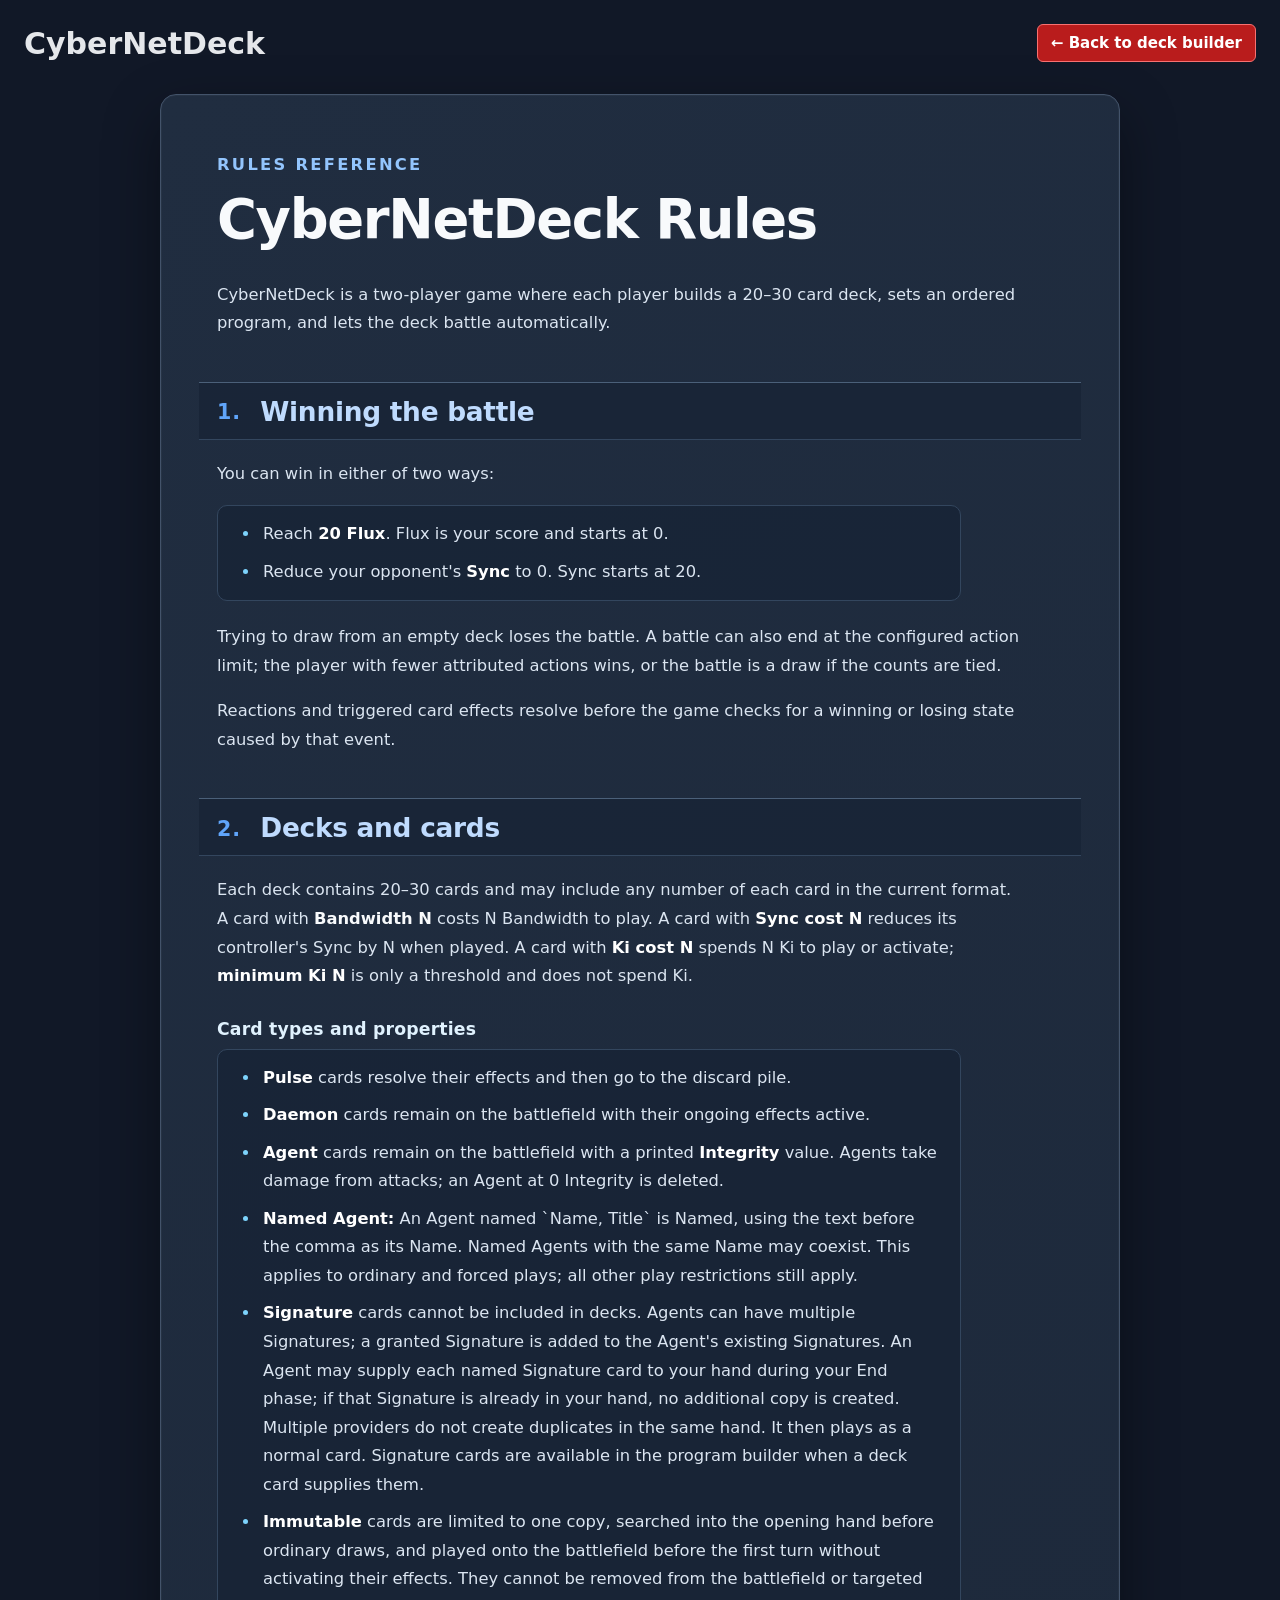
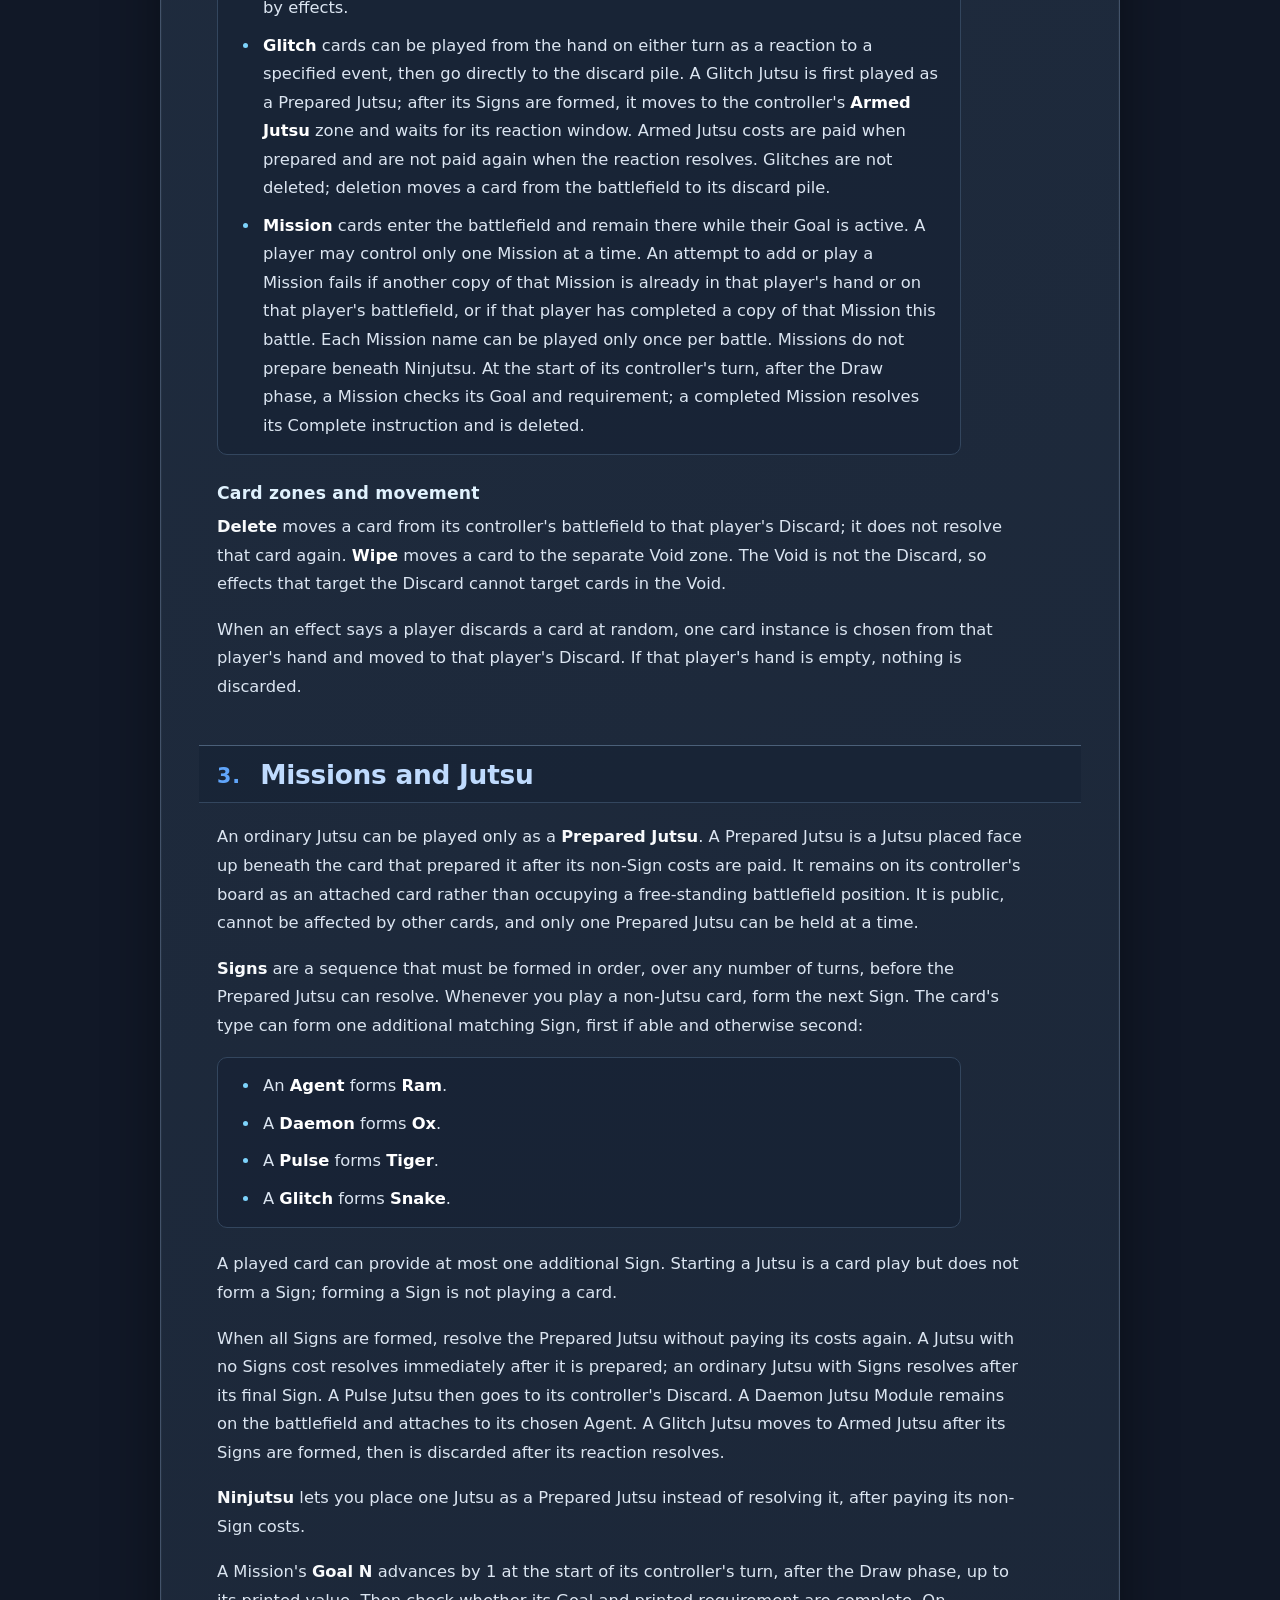
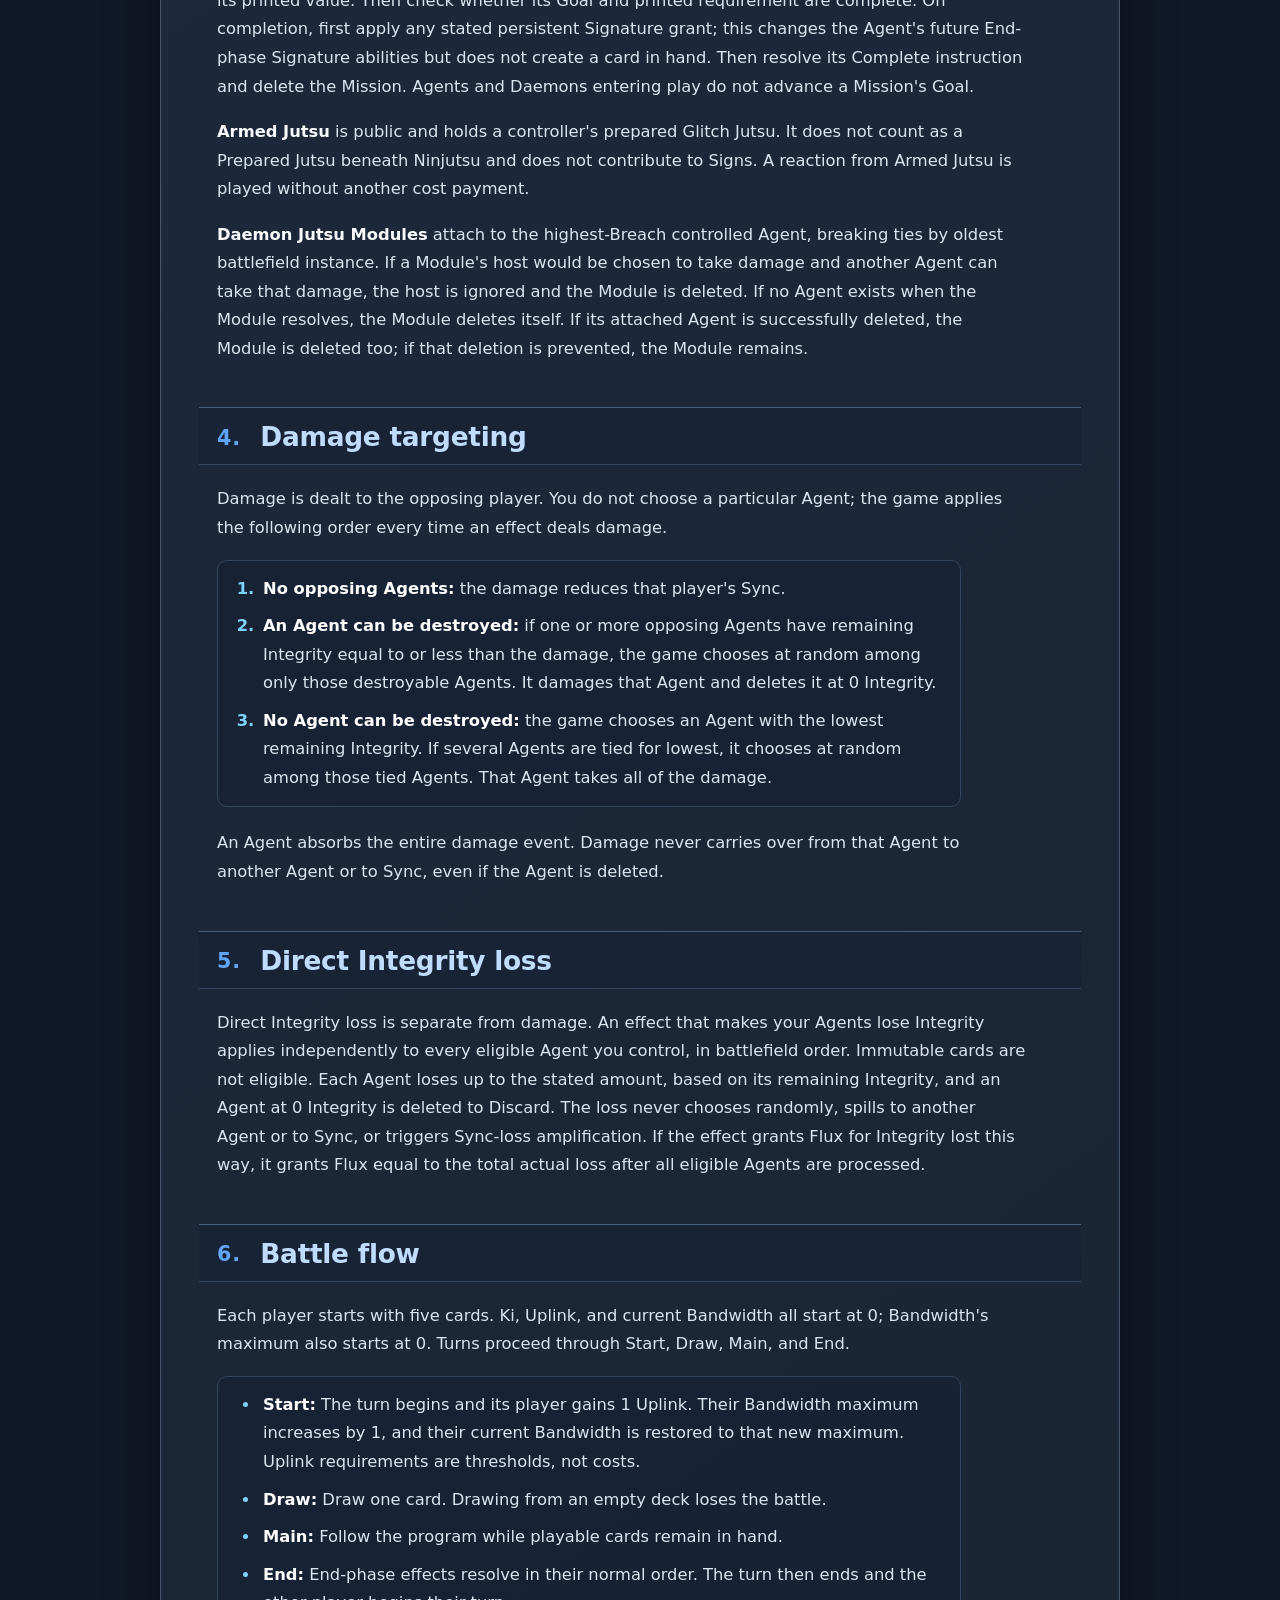
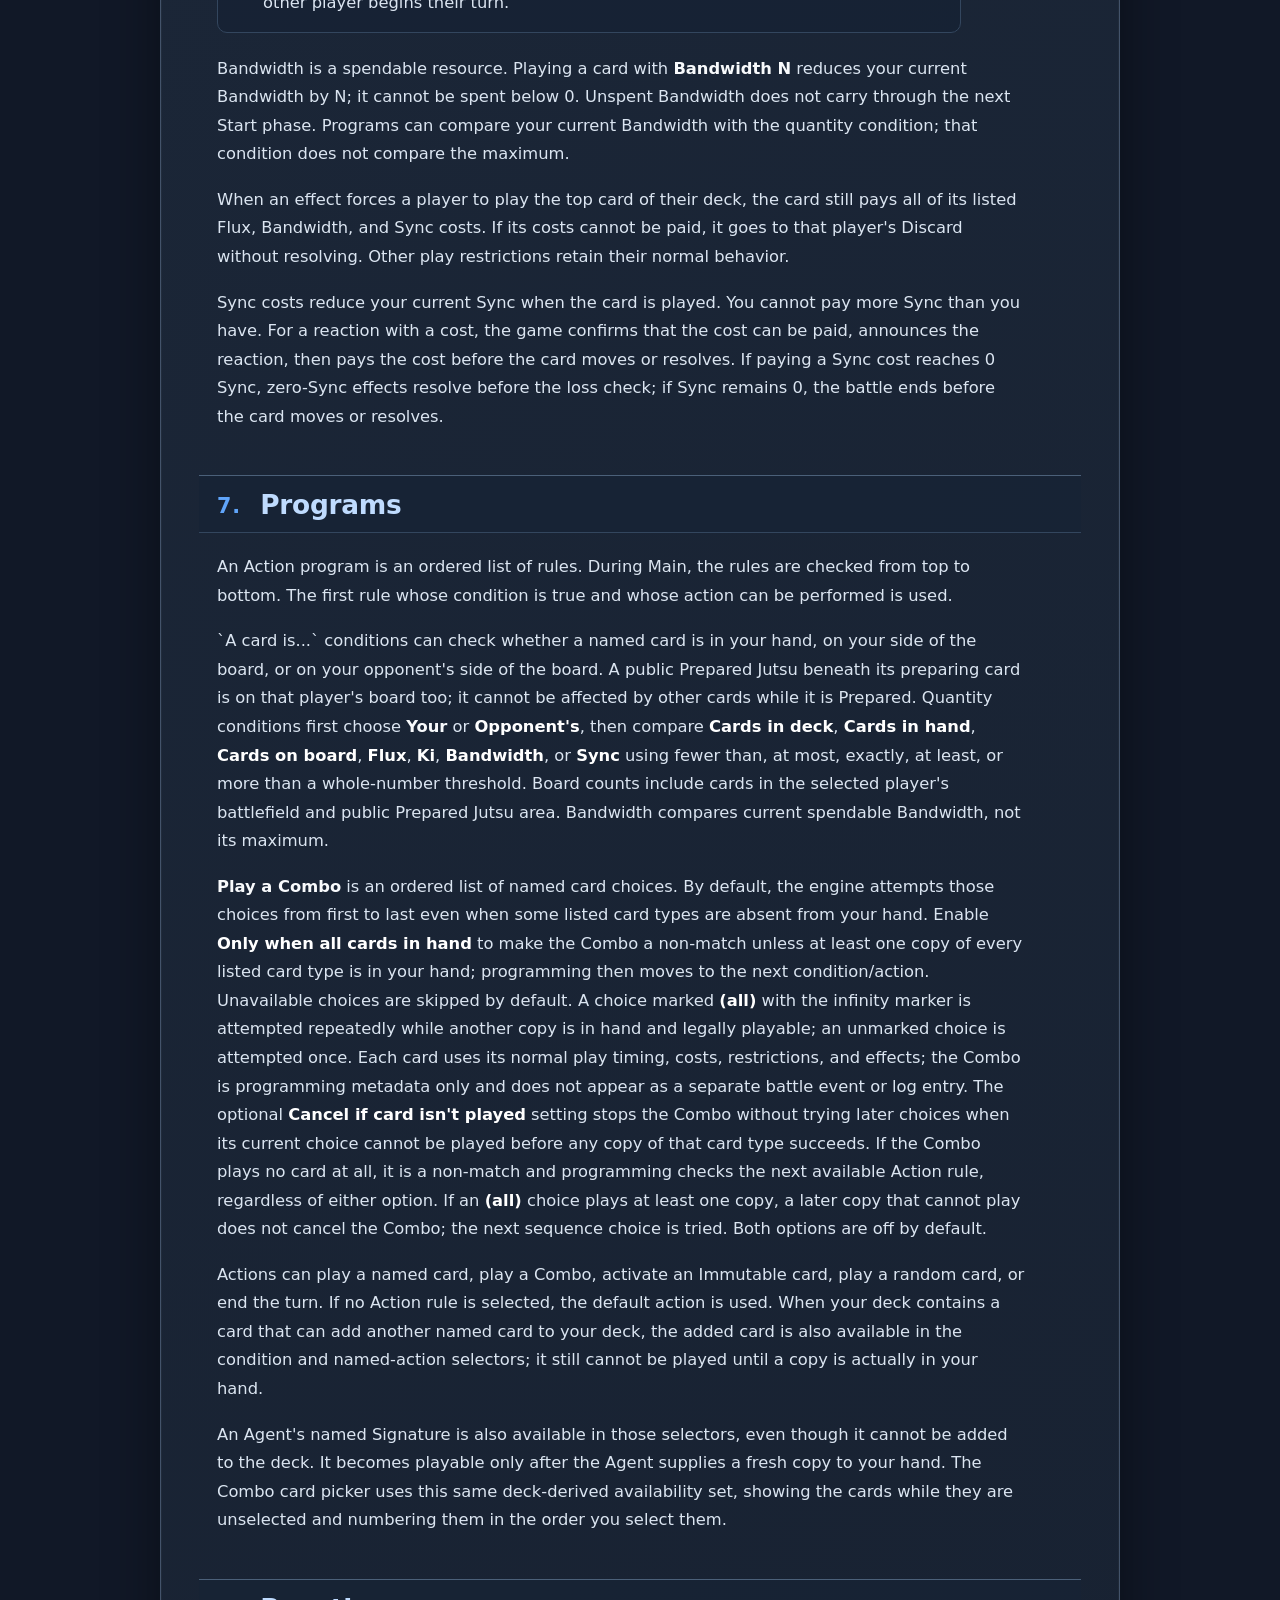
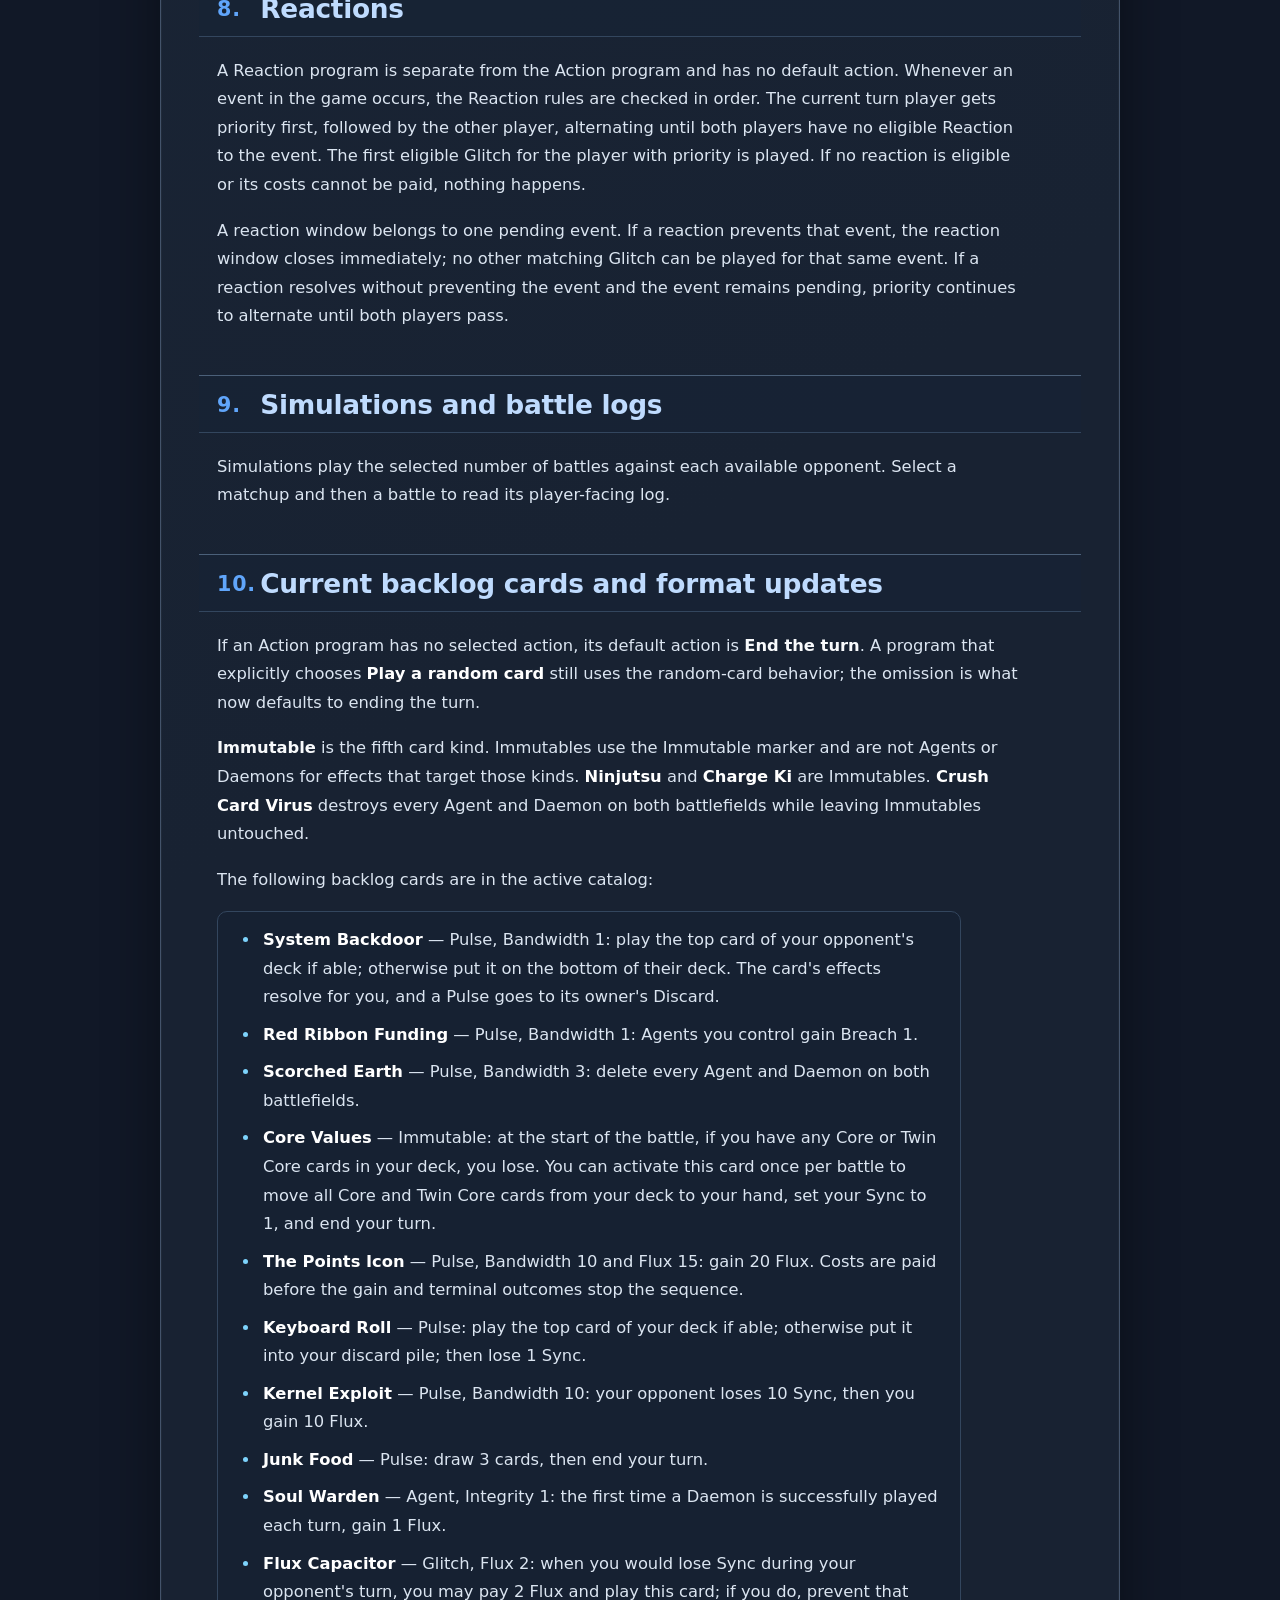
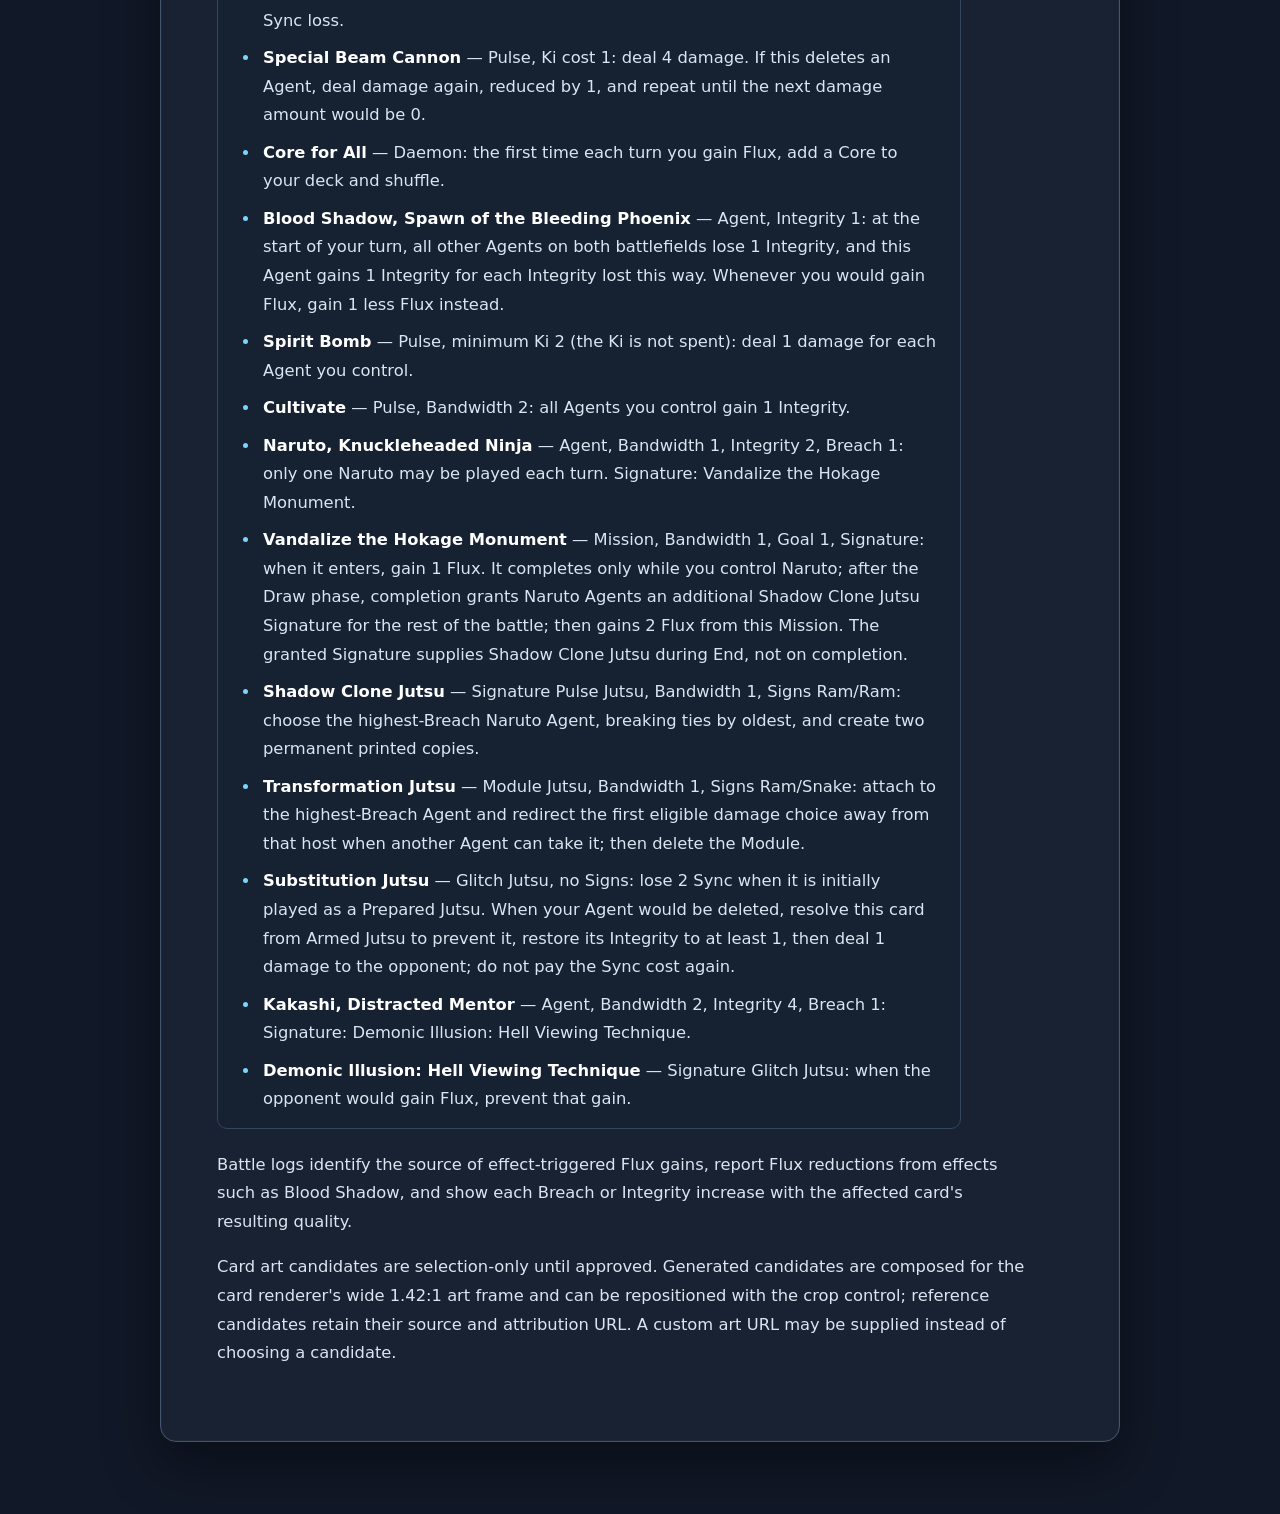
==== commit cdd5868c: "Publish CyberNetDeck next-set-2-patch-2" ====
--- a/rules.html
+++ b/rules.html
@@ -1,6 +1,6 @@
 <!doctype html>
 <html><head><meta charset="utf-8"><meta name="viewport" content="width=device-width, initial-scale=1">
-<title>Rules Reference · CyberNetDeck</title><link rel="stylesheet" href="app.css?v=69b1fe9c1e6e"></head>
+<title>Rules Reference · CyberNetDeck</title><link rel="stylesheet" href="app.css?v=56cf0504c9e7"></head>
 <body><main>
 <header class="app-header"><h1>CyberNetDeck</h1><a class="rules-button" href="index.html">&larr; Back to deck builder</a></header>
 <article class="rules-reference"><p class="eyebrow">Rules Reference</p><h1>CyberNetDeck Rules</h1>
@@ -14,22 +14,23 @@
 <p>Trying to draw from an empty deck loses the battle. A battle can also end at the configured action limit; the player with fewer attributed actions wins, or the battle is a draw if the counts are tied.</p>
 <p>Reactions and triggered card effects resolve before the game checks for a winning or losing state caused by that event.</p>
 <h2>Decks and cards</h2>
-<p>Each deck contains 20–30 cards and may include any number of each card in the current format. A card with <strong>Bandwidth N</strong> costs N Bandwidth to play. A card with <strong>Sync cost N</strong> reduces its controller&#x27;s Sync by N when played.</p>
+<p>Each deck contains 20–30 cards and may include any number of each card in the current format. A card with <strong>Bandwidth N</strong> costs N Bandwidth to play. A card with <strong>Sync cost N</strong> reduces its controller&#x27;s Sync by N when played. A card with <strong>Ki cost N</strong> spends N Ki to play or activate; <strong>minimum Ki N</strong> is only a threshold and does not spend Ki.</p>
 <h3>Card types and properties</h3>
 <ul>
 <li><strong>Pulse</strong> cards resolve their effects and then go to the discard pile.</li>
 <li><strong>Daemon</strong> cards remain on the battlefield with their ongoing effects active.</li>
 <li><strong>Agent</strong> cards remain on the battlefield with a printed <strong>Integrity</strong> value. Agents take damage from attacks; an Agent at 0 Integrity is deleted.</li>
-<li><strong>Named Agent:</strong> An Agent named `Name, Title` is Named, using the text before the comma as its Name. You cannot play a Named Agent while you control another Named Agent with the same Name. This also applies to forced plays.</li>
-<li><strong>Signature</strong> cards cannot be included in decks. An Agent may supply its named Signature card to your hand during your End phase; it then plays as a normal card. Signature cards are available in the program builder when a deck card supplies them.</li>
+<li><strong>Named Agent:</strong> An Agent named `Name, Title` is Named, using the text before the comma as its Name. Named Agents with the same Name may coexist. This applies to ordinary and forced plays; all other play restrictions still apply.</li>
+<li><strong>Signature</strong> cards cannot be included in decks. Agents can have multiple Signatures; a granted Signature is added to the Agent&#x27;s existing Signatures. An Agent may supply each named Signature card to your hand during your End phase; if that Signature is already in your hand, no additional copy is created. Multiple providers do not create duplicates in the same hand. It then plays as a normal card. Signature cards are available in the program builder when a deck card supplies them.</li>
 <li><strong>Immutable</strong> cards are limited to one copy, searched into the opening hand before ordinary draws, and played onto the battlefield before the first turn without activating their effects. They cannot be removed from the battlefield or targeted by effects.</li>
-<li><strong>Glitch</strong> cards can be played from the hand on either turn as a reaction to a specified event, then go directly to the discard pile. They are not deleted; deletion moves a card from the battlefield to its discard pile.</li>
+<li><strong>Glitch</strong> cards can be played from the hand on either turn as a reaction to a specified event, then go directly to the discard pile. A Glitch Jutsu is first played as a Prepared Jutsu; after its Signs are formed, it moves to the controller&#x27;s <strong>Armed Jutsu</strong> zone and waits for its reaction window. Armed Jutsu costs are paid when prepared and are not paid again when the reaction resolves. Glitches are not deleted; deletion moves a card from the battlefield to its discard pile.</li>
+<li><strong>Mission</strong> cards enter the battlefield and remain there while their Goal is active. A player may control only one Mission at a time. An attempt to add or play a Mission fails if another copy of that Mission is already in that player&#x27;s hand or on that player&#x27;s battlefield, or if that player has completed a copy of that Mission this battle. Each Mission name can be played only once per battle. Missions do not prepare beneath Ninjutsu. At the start of its controller&#x27;s turn, after the Draw phase, a Mission checks its Goal and requirement; a completed Mission resolves its Complete instruction and is deleted.</li>
 </ul>
 <h3>Card zones and movement</h3>
 <p><strong>Delete</strong> moves a card from its controller&#x27;s battlefield to that player&#x27;s Discard; it does not resolve that card again. <strong>Wipe</strong> moves a card to the separate Void zone. The Void is not the Discard, so effects that target the Discard cannot target cards in the Void.</p>
 <p>When an effect says a player discards a card at random, one card instance is chosen from that player&#x27;s hand and moved to that player&#x27;s Discard. If that player&#x27;s hand is empty, nothing is discarded.</p>
-<h2>Jutsu</h2>
-<p>A Jutsu can be played only as a <strong>Prepared Jutsu</strong>. A Prepared Jutsu is a Jutsu placed face up beneath the card that prepared it after its non-Sign costs are paid. It remains on its controller&#x27;s board as an attached card rather than occupying a free-standing battlefield position. It is public, cannot be affected by other cards, and only one Prepared Jutsu can be held at a time.</p>
+<h2>Missions and Jutsu</h2>
+<p>An ordinary Jutsu can be played only as a <strong>Prepared Jutsu</strong>. A Prepared Jutsu is a Jutsu placed face up beneath the card that prepared it after its non-Sign costs are paid. It remains on its controller&#x27;s board as an attached card rather than occupying a free-standing battlefield position. It is public, cannot be affected by other cards, and only one Prepared Jutsu can be held at a time.</p>
 <p><strong>Signs</strong> are a sequence that must be formed in order, over any number of turns, before the Prepared Jutsu can resolve. Whenever you play a non-Jutsu card, form the next Sign. The card&#x27;s type can form one additional matching Sign, first if able and otherwise second:</p>
 <ul>
 <li>An <strong>Agent</strong> forms <strong>Ram</strong>.</li>
@@ -38,8 +39,11 @@
 <li>A <strong>Glitch</strong> forms <strong>Snake</strong>.</li>
 </ul>
 <p>A played card can provide at most one additional Sign. Starting a Jutsu is a card play but does not form a Sign; forming a Sign is not playing a card.</p>
-<p>When all Signs are formed, resolve the Prepared Jutsu as a Pulse without paying its costs again, then delete it to its controller&#x27;s Discard. Its own resolution does not form another Sign.</p>
+<p>When all Signs are formed, resolve the Prepared Jutsu without paying its costs again. A Jutsu with no Signs cost resolves immediately after it is prepared; an ordinary Jutsu with Signs resolves after its final Sign. A Pulse Jutsu then goes to its controller&#x27;s Discard. A Daemon Jutsu Module remains on the battlefield and attaches to its chosen Agent. A Glitch Jutsu moves to Armed Jutsu after its Signs are formed, then is discarded after its reaction resolves.</p>
 <p><strong>Ninjutsu</strong> lets you place one Jutsu as a Prepared Jutsu instead of resolving it, after paying its non-Sign costs.</p>
+<p>A Mission&#x27;s <strong>Goal N</strong> advances by 1 at the start of its controller&#x27;s turn, after the Draw phase, up to its printed value. Then check whether its Goal and printed requirement are complete. On completion, first apply any stated persistent Signature grant; this changes the Agent&#x27;s future End-phase Signature abilities but does not create a card in hand. Then resolve its Complete instruction and delete the Mission. Agents and Daemons entering play do not advance a Mission&#x27;s Goal.</p>
+<p><strong>Armed Jutsu</strong> is public and holds a controller&#x27;s prepared Glitch Jutsu. It does not count as a Prepared Jutsu beneath Ninjutsu and does not contribute to Signs. A reaction from Armed Jutsu is played without another cost payment.</p>
+<p><strong>Daemon Jutsu Modules</strong> attach to the highest-Breach controlled Agent, breaking ties by oldest battlefield instance. If a Module&#x27;s host would be chosen to take damage and another Agent can take that damage, the host is ignored and the Module is deleted. If no Agent exists when the Module resolves, the Module deletes itself. If its attached Agent is successfully deleted, the Module is deleted too; if that deletion is prevented, the Module remains.</p>
 <h2>Damage targeting</h2>
 <p>Damage is dealt to the opposing player. You do not choose a particular Agent; the game applies the following order every time an effect deals damage.</p>
 <ol>
@@ -48,6 +52,8 @@
 <li><strong>No Agent can be destroyed:</strong> the game chooses an Agent with the lowest remaining Integrity. If several Agents are tied for lowest, it chooses at random among those tied Agents. That Agent takes all of the damage.</li>
 </ol>
 <p>An Agent absorbs the entire damage event. Damage never carries over from that Agent to another Agent or to Sync, even if the Agent is deleted.</p>
+<h2>Direct Integrity loss</h2>
+<p>Direct Integrity loss is separate from damage. An effect that makes your Agents lose Integrity applies independently to every eligible Agent you control, in battlefield order. Immutable cards are not eligible. Each Agent loses up to the stated amount, based on its remaining Integrity, and an Agent at 0 Integrity is deleted to Discard. The loss never chooses randomly, spills to another Agent or to Sync, or triggers Sync-loss amplification. If the effect grants Flux for Integrity lost this way, it grants Flux equal to the total actual loss after all eligible Agents are processed.</p>
 <h2>Battle flow</h2>
 <p>Each player starts with five cards. Ki, Uplink, and current Bandwidth all start at 0; Bandwidth&#x27;s maximum also starts at 0. Turns proceed through Start, Draw, Main, and End.</p>
 <ul>
@@ -69,5 +75,35 @@
 <p>A Reaction program is separate from the Action program and has no default action. Whenever an event in the game occurs, the Reaction rules are checked in order. The current turn player gets priority first, followed by the other player, alternating until both players have no eligible Reaction to the event. The first eligible Glitch for the player with priority is played. If no reaction is eligible or its costs cannot be paid, nothing happens.</p>
 <p>A reaction window belongs to one pending event. If a reaction prevents that event, the reaction window closes immediately; no other matching Glitch can be played for that same event. If a reaction resolves without preventing the event and the event remains pending, priority continues to alternate until both players pass.</p>
 <h2>Simulations and battle logs</h2>
-<p>Simulations play the selected number of battles against each available opponent. Select a matchup and then a battle to read its player-facing log.</p></article>
+<p>Simulations play the selected number of battles against each available opponent. Select a matchup and then a battle to read its player-facing log.</p>
+<h2>Current backlog cards and format updates</h2>
+<p>If an Action program has no selected action, its default action is <strong>End the turn</strong>. A program that explicitly chooses <strong>Play a random card</strong> still uses the random-card behavior; the omission is what now defaults to ending the turn.</p>
+<p><strong>Immutable</strong> is the fifth card kind. Immutables use the Immutable marker and are not Agents or Daemons for effects that target those kinds. <strong>Ninjutsu</strong> and <strong>Charge Ki</strong> are Immutables. <strong>Crush Card Virus</strong> destroys every Agent and Daemon on both battlefields while leaving Immutables untouched.</p>
+<p>The following backlog cards are in the active catalog:</p>
+<ul>
+<li><strong>System Backdoor</strong> — Pulse, Bandwidth 1: play the top card of your opponent&#x27;s deck if able; otherwise put it on the bottom of their deck. The card&#x27;s effects resolve for you, and a Pulse goes to its owner&#x27;s Discard.</li>
+<li><strong>Red Ribbon Funding</strong> — Pulse, Bandwidth 1: Agents you control gain Breach 1.</li>
+<li><strong>Scorched Earth</strong> — Pulse, Bandwidth 3: delete every Agent and Daemon on both battlefields.</li>
+<li><strong>Core Values</strong> — Immutable: at the start of the battle, if you have any Core or Twin Core cards in your deck, you lose. You can activate this card once per battle to move all Core and Twin Core cards from your deck to your hand, set your Sync to 1, and end your turn.</li>
+<li><strong>The Points Icon</strong> — Pulse, Bandwidth 10 and Flux 15: gain 20 Flux. Costs are paid before the gain and terminal outcomes stop the sequence.</li>
+<li><strong>Keyboard Roll</strong> — Pulse: play the top card of your deck if able; otherwise put it into your discard pile; then lose 1 Sync.</li>
+<li><strong>Kernel Exploit</strong> — Pulse, Bandwidth 10: your opponent loses 10 Sync, then you gain 10 Flux.</li>
+<li><strong>Junk Food</strong> — Pulse: draw 3 cards, then end your turn.</li>
+<li><strong>Soul Warden</strong> — Agent, Integrity 1: the first time a Daemon is successfully played each turn, gain 1 Flux.</li>
+<li><strong>Flux Capacitor</strong> — Glitch, Flux 2: when you would lose Sync during your opponent&#x27;s turn, you may pay 2 Flux and play this card; if you do, prevent that Sync loss.</li>
+<li><strong>Special Beam Cannon</strong> — Pulse, Ki cost 1: deal 4 damage. If this deletes an Agent, deal damage again, reduced by 1, and repeat until the next damage amount would be 0.</li>
+<li><strong>Core for All</strong> — Daemon: the first time each turn you gain Flux, add a Core to your deck and shuffle.</li>
+<li><strong>Blood Shadow, Spawn of the Bleeding Phoenix</strong> — Agent, Integrity 1: at the start of your turn, all other Agents on both battlefields lose 1 Integrity, and this Agent gains 1 Integrity for each Integrity lost this way. Whenever you would gain Flux, gain 1 less Flux instead.</li>
+<li><strong>Spirit Bomb</strong> — Pulse, minimum Ki 2 (the Ki is not spent): deal 1 damage for each Agent you control.</li>
+<li><strong>Cultivate</strong> — Pulse, Bandwidth 2: all Agents you control gain 1 Integrity.</li>
+<li><strong>Naruto, Knuckleheaded Ninja</strong> — Agent, Bandwidth 1, Integrity 2, Breach 1: only one Naruto may be played each turn. Signature: Vandalize the Hokage Monument.</li>
+<li><strong>Vandalize the Hokage Monument</strong> — Mission, Bandwidth 1, Goal 1, Signature: when it enters, gain 1 Flux. It completes only while you control Naruto; after the Draw phase, completion grants Naruto Agents an additional Shadow Clone Jutsu Signature for the rest of the battle; then gains 2 Flux from this Mission. The granted Signature supplies Shadow Clone Jutsu during End, not on completion.</li>
+<li><strong>Shadow Clone Jutsu</strong> — Signature Pulse Jutsu, Bandwidth 1, Signs Ram/Ram: choose the highest-Breach Naruto Agent, breaking ties by oldest, and create two permanent printed copies.</li>
+<li><strong>Transformation Jutsu</strong> — Module Jutsu, Bandwidth 1, Signs Ram/Snake: attach to the highest-Breach Agent and redirect the first eligible damage choice away from that host when another Agent can take it; then delete the Module.</li>
+<li><strong>Substitution Jutsu</strong> — Glitch Jutsu, no Signs: lose 2 Sync when it is initially played as a Prepared Jutsu. When your Agent would be deleted, resolve this card from Armed Jutsu to prevent it, restore its Integrity to at least 1, then deal 1 damage to the opponent; do not pay the Sync cost again.</li>
+<li><strong>Kakashi, Distracted Mentor</strong> — Agent, Bandwidth 2, Integrity 4, Breach 1: Signature: Demonic Illusion: Hell Viewing Technique.</li>
+<li><strong>Demonic Illusion: Hell Viewing Technique</strong> — Signature Glitch Jutsu: when the opponent would gain Flux, prevent that gain.</li>
+</ul>
+<p>Battle logs identify the source of effect-triggered Flux gains, report Flux reductions from effects such as Blood Shadow, and show each Breach or Integrity increase with the affected card&#x27;s resulting quality.</p>
+<p>Card art candidates are selection-only until approved. Generated candidates are composed for the card renderer&#x27;s wide 1.42:1 art frame and can be repositioned with the crop control; reference candidates retain their source and attribution URL. A custom art URL may be supplied instead of choosing a candidate.</p></article>
 </main></body></html>
--- a/app.css
+++ b/app.css
@@ -1,10 +1,10 @@
 *{box-sizing:border-box}body{margin:0;background:#111827;color:#e5e7eb;font:15px system-ui,sans-serif;overflow-x:hidden}
-main{max-width:1500px;margin:auto;padding:24px}.sub,small,.field-hint{color:#aab5c5}[hidden]{display:none!important}.app-header{display:flex;align-items:center;justify-content:space-between;gap:12px;margin-bottom:18px}.app-header h1{margin:0}.header-actions{display:flex;align-items:center;gap:8px}.header-actions .header-tournament{background:#2563eb;border-color:#3b82f6}.setup-panel{max-width:620px;margin:9vh auto 0;background:#1f2937;border:1px solid #374151;border-radius:10px;padding:24px}.setup-panel h2{margin:0 0 8px}.workflow{display:grid;grid-template-columns:repeat(4,1fr);gap:8px;margin-bottom:14px}.workflow button{display:flex;align-items:center;justify-content:center;gap:8px;border:1px solid #374151;background:#1f2937;color:#94a3b8;margin:0;padding:10px}.workflow button.active{border-color:#60a5fa;background:#172554;color:#dbeafe}.workflow button.complete{border-color:#4ade80;color:#bbf7d0}.workflow button:disabled{opacity:.45;cursor:not-allowed}.workflow span{display:grid;place-items:center;width:22px;height:22px;border:1px solid currentColor;border-radius:50%;font-size:11px}.status{background:#1f2937;border:1px solid #374151;border-radius:7px;padding:10px 12px;margin:0 0 14px;color:#dbeafe}.view-grid{display:grid;grid-template-columns:minmax(0,1fr) 320px;gap:18px;align-items:start}.primary-panel,.context-panel{background:#1f2937;border:1px solid #374151;border-radius:8px;padding:18px}.context-panel{position:sticky;top:14px}.section-heading,.subsection-heading{display:flex;justify-content:space-between;align-items:flex-start;gap:14px}.subsection-heading{margin-top:24px}.section-heading h2,.subsection-heading h3,.context-panel h2,.context-panel h3{margin:0 0 8px}.eyebrow{color:#93c5fd;text-transform:uppercase;letter-spacing:.08em;font-size:11px;font-weight:700;margin:0 0 5px}.identity-grid,.program-grid{display:grid;grid-template-columns:repeat(2,minmax(0,1fr));gap:12px}.identity-grid{margin-top:18px}label{display:block;margin:10px 0;color:#d1d5db}input,select,button{font:inherit;border-radius:5px;padding:8px;border:1px solid #4b5563;background:#111827;color:#f9fafb;width:100%}button{cursor:pointer;background:#334155;width:auto;margin:3px}button:disabled{opacity:.45;cursor:not-allowed}.primary{background:#2563eb;width:100%;margin:16px 0 0}.card-gallery{display:grid;grid-template-columns:repeat(auto-fit,minmax(200px,1fr));gap:10px;margin-top:10px}.builder-card{display:flex;flex-direction:column;justify-content:space-between;gap:8px;background:#111827;border:1px solid #4b5563;border-radius:7px;padding:10px}.builder-card h4{margin:0;color:#93c5fd}.builder-card p{font-size:13px;line-height:1.35;margin:0;color:#cbd5e1;flex:1}.builder-card .card-meta{font-size:12px;color:#aab5c5}.add-card{width:100%;margin:0}.deck-validity{margin:12px 0 2px;color:#fbbf24}.deck-validity.valid,.deck-preview-summary.valid{color:#86efac}.deck-preview{display:grid;gap:8px;margin:14px 0}.preview-card{display:flex;align-items:center;justify-content:space-between;gap:8px;background:#111827;border:1px solid #4b5563;border-radius:6px;padding:8px}.preview-meta{min-width:0}.preview-meta strong,.preview-meta small{display:block}.preview-meta strong{color:#dbeafe}.preview-meta small{white-space:nowrap;overflow:hidden;text-overflow:ellipsis}.preview-controls{display:flex;align-items:center;gap:4px;flex-shrink:0}.quantity-button{width:28px;height:28px;padding:0;margin:0}.quantity-value{min-width:28px;text-align:center}.deck-preview-summary{color:#fbbf24;margin:0}.format-note{border-top:1px solid #374151;margin-top:18px;padding-top:12px;display:grid;gap:4px;color:#aab5c5;font-size:13px}.format-note strong{color:#dbeafe}.rule-sentence{background:#172554;border:1px solid #3b82f6;border-radius:6px;color:#dbeafe;line-height:1.4;padding:10px;margin:16px 0}.rule-actions{display:flex;gap:6px;flex-wrap:wrap}.rule-actions button{flex:1}.rules-list{display:grid;gap:6px;padding-left:0;list-style:none;margin:8px 0 18px}.rules-list li{display:flex;align-items:flex-start;gap:8px;background:#111827;border:1px solid #374151;border-radius:6px;padding:9px;cursor:pointer}.rules-list li.selected{border-color:#60a5fa;box-shadow:0 0 0 1px #2563eb}.rule-priority{display:grid;place-items:center;min-width:24px;height:24px;background:#334155;border-radius:50%;color:#bfdbfe;font-size:12px}.rule-copy strong,.rule-copy small{display:block}.rule-copy strong{font-weight:500;line-height:1.35}.rule-copy small{margin-top:3px}.simulation-settings{border-top:1px solid #374151;margin-top:18px;padding-top:10px}.simulation-settings h3{margin:0}.compact-context{font-size:13px}.compact-deck{border-bottom:1px solid #374151;padding:10px 0}.compact-deck:last-child{border-bottom:0}.compact-deck h3{color:#bfdbfe;font-size:15px}.compact-deck p{margin:6px 0;line-height:1.45}.compact-program{color:#aab5c5}.compact-program strong{color:#dbeafe}.empty-state{color:#aab5c5;font-style:italic}.table-scroll{overflow-x:auto}table{width:100%;border-collapse:collapse}th,td{text-align:left;padding:10px;border-bottom:1px solid #374151}tbody tr{cursor:pointer}tbody tr:hover{background:#172554}progress{width:100%;height:18px;margin:8px 0 16px}.page{display:flex;flex-wrap:wrap;align-items:center;gap:4px;margin:10px 0}.page button{margin:0;min-width:36px}.page .current{background:#2563eb;border-color:#60a5fa;font-weight:700}.page-label{width:100%;color:#aab5c5;margin-bottom:3px}.log-panel pre{min-height:420px;max-height:calc(100vh - 250px);overflow:auto;white-space:pre-wrap;word-break:break-word;background:#111827;border-radius:5px;padding:14px;margin:0;line-height:1.55}@media(max-width:900px){.view-grid{grid-template-columns:1fr}.context-panel{position:static}}@media(max-width:600px){main{padding:14px}.app-header{align-items:flex-start;flex-direction:column}.workflow{grid-template-columns:repeat(2,1fr)}.identity-grid,.program-grid{grid-template-columns:1fr}.card-gallery{grid-template-columns:1fr}.section-heading button{flex-shrink:0}}.card-gallery{grid-template-columns:repeat(auto-fit,minmax(220px,1fr));gap:16px}.builder-card{position:relative;display:flex;flex-direction:column;gap:8px;min-height:378px;padding:8px;border:7px solid #c8b38a;border-radius:12px;background:linear-gradient(135deg,#e2d3ad,#7d6b49 48%,#ded0a9);box-shadow:0 8px 18px #0008,0 0 0 2px #281f18 inset;color:#17120f;overflow:hidden}.builder-card::before{content:"";position:absolute;inset:0;border:2px solid #f6ecd1;border-radius:4px;pointer-events:none}.card-titlebar,.card-typebar,.card-footer{position:relative;display:flex;justify-content:space-between;align-items:center;gap:8px;border:1px solid #5b4a2d;border-radius:3px;background:linear-gradient(#f9f0d5,#cbb784);box-shadow:inset 0 0 0 1px #fff8;padding:5px 7px}.card-titlebar h4{margin:0;color:#17120f;font-family:Georgia,serif;font-size:16px}.card-mana,.card-vp{display:grid;place-items:center;min-width:26px;height:26px;border-radius:50%;background:#3b72a8;color:#fff;font-weight:800;font-size:12px;border:1px solid #142e4b}.card-art-frame{position:relative;aspect-ratio:1.42;overflow:hidden;border:2px solid #382d20;background:#172554}.card-art-frame img{width:100%;height:100%;display:block;object-fit:cover}.card-typebar{font-size:12px;font-weight:700;letter-spacing:.04em}.card-rules{position:relative;flex:1;border:1px solid #5b4a2d;background:linear-gradient(#f8edcf,#d8c79e);padding:8px;font-family:Georgia,serif;font-size:13px;line-height:1.42}.card-rules p{margin:0;color:#241b14}.card-rules .card-keyword{margin:0 0 7px;color:#241b14}.card-flavor{display:block;margin-top:7px;color:#655842;font-size:11px;font-style:italic}.card-footer{margin-top:auto;background:linear-gradient(#e5d3a8,#ab9163)}.card-count{font-size:12px;font-weight:700;color:#3d321f}.add-card{position:relative;width:auto;margin:0;padding:6px 9px;background:#3d6f45;border-color:#19361f;color:#fff;font-weight:700}.add-card:hover{background:#2d5834}.card-selection{display:grid;gap:7px}.card-selection .builder-card{min-height:0}.card-selection .card-rules{flex:0}.card-choice{display:flex;align-items:center;justify-content:space-between;gap:8px;padding:2px 3px}.card-choice .card-count{color:#cbd5e1;font-weight:600}.card-choice .add-card{background:#2563eb;border-color:#60a5fa}.card-choice .add-card:hover{background:#1d4ed8}.win-rate-up{color:#86efac;font-weight:700}.win-rate-down{color:#fca5a5;font-weight:700}.win-rate-change{font-size:13px;font-weight:600}html[data-card-style="neon-terminal"] .builder-card{border-color:#00f5ff;background:linear-gradient(135deg,#0a1221,#17102f);box-shadow:0 0 12px #00f5ff88,0 0 24px #ff3fd488}html[data-card-style="neon-terminal"] .card-titlebar,html[data-card-style="neon-terminal"] .card-rules{background:#091321;border-color:#00f5ff;color:#dffcff;font-family:ui-monospace,monospace}html[data-card-style="neon-terminal"] .card-titlebar h4,html[data-card-style="neon-terminal"] .card-rules p{color:#dffcff}html[data-card-style="neon-terminal"] .card-art-frame{border-color:#ff3fd4}html[data-card-style="holographic-glass"] .builder-card{border-color:#8df5ff;background:linear-gradient(135deg,#77e5ff55,#a67cff55,#ffffff22);box-shadow:0 0 20px #8df5ff99;backdrop-filter:blur(4px)}html[data-card-style="holographic-glass"] .card-titlebar,html[data-card-style="holographic-glass"] .card-rules{background:#d7ffffaa;border-color:#e7baff;color:#17213a}html[data-card-style="holographic-glass"] .card-titlebar h4,html[data-card-style="holographic-glass"] .card-rules p{color:#17213a}html[data-card-style="circuit-board"] .builder-card{border-color:#7bff76;background:#10251b;background-image:linear-gradient(90deg,#53ff7a22 1px,transparent 1px),linear-gradient(#53ff7a22 1px,transparent 1px);background-size:14px 14px;box-shadow:0 0 0 2px #0a160d inset}html[data-card-style="circuit-board"] .card-titlebar,html[data-card-style="circuit-board"] .card-rules{background:#152c1d;border-color:#dca94a;color:#eaffdf;font-family:ui-monospace,monospace}html[data-card-style="circuit-board"] .card-titlebar h4,html[data-card-style="circuit-board"] .card-rules p{color:#eaffdf}html[data-card-style="night-city"] .builder-card{border-color:#ff3eae;background:linear-gradient(145deg,#21133f,#07152e 55%,#f8e74d33);box-shadow:0 0 16px #ff3eae88}html[data-card-style="night-city"] .card-titlebar,html[data-card-style="night-city"] .card-rules{background:#170c31;border-color:#f8e74d;color:#fff2c9}html[data-card-style="night-city"] .card-titlebar h4,html[data-card-style="night-city"] .card-rules p{color:#fff2c9}html[data-card-style="corporate-firewall"] .builder-card{border-color:#b9c5d1;background:linear-gradient(145deg,#111923,#27394b);box-shadow:0 0 0 2px #050a10 inset}html[data-card-style="corporate-firewall"] .card-titlebar,html[data-card-style="corporate-firewall"] .card-rules{background:#d8e0e8;border-color:#8d9aa8;color:#14202c;font-family:ui-monospace,monospace}html[data-card-style="corporate-firewall"] .card-titlebar h4,html[data-card-style="corporate-firewall"] .card-rules p{color:#14202c}html[data-card-style="corporate-firewall"] .card-art-frame{border-color:#e03f4f}html[data-card-style="holographic-glass"] .builder-card{border:2px solid #b9f4f766;background:linear-gradient(135deg,#77e5ff45,#a67cff42,#ffffff18);box-shadow:0 10px 24px #17375655,0 0 0 1px #ffffff22 inset;backdrop-filter:blur(6px)}html[data-card-style="holographic-glass"] .builder-card::before{border-color:#ffffff38}html[data-card-style="holographic-glass"] .card-titlebar,html[data-card-style="holographic-glass"] .card-rules,html[data-card-style="holographic-glass"] .card-typebar,html[data-card-style="holographic-glass"] .card-footer{background:#e7faff8c;border-color:#dcecff88;box-shadow:inset 0 1px #ffffff66;color:#17213a}html[data-card-style="holographic-glass"] .card-titlebar h4,html[data-card-style="holographic-glass"] .card-rules p{color:#17213a}html[data-card-style="holographic-glass"] .card-art-frame{border-color:#e7faff99}.view-grid>*{min-width:0}.card-gallery{grid-template-columns:repeat(3,minmax(0,1fr));align-items:start}.card-selection{min-width:0;grid-template-rows:362px auto}.card-selection .builder-card{width:100%;min-width:0;height:362px;min-height:362px}.card-selection .card-art-frame{height:164px;min-height:164px;aspect-ratio:auto;flex:0 0 164px}.card-selection .card-choice{min-width:0;min-height:38px}.card-choice .card-count{min-width:0;overflow:hidden;text-overflow:ellipsis;white-space:nowrap}@media(max-width:1100px){.card-gallery{grid-template-columns:repeat(2,minmax(0,1fr))}}@media(max-width:600px){.card-gallery{grid-template-columns:1fr}}.card-selection .builder-card.dense-card{height:640px;min-height:640px}.card-titlebar h4{flex:1;min-width:0;white-space:nowrap;overflow:visible;text-overflow:clip}.card-selection{grid-template-rows:auto auto}.card-selection .builder-card{height:420px;min-height:420px;justify-content:flex-start}.card-selection .card-art-frame{height:auto;min-height:0;aspect-ratio:1.42;flex:0 0 auto}.card-selection .card-typebar{margin-top:-8px;justify-content:flex-start}.card-selection .card-rules{flex:1 1 auto;min-height:0;margin-bottom:8px}.builder-card.dense-card .card-rules{font-size:11px;line-height:1.22;padding:6px}.builder-card.dense-card .card-rules .card-keyword{margin-bottom:4px}.view-grid{min-width:0}.context-panel{min-width:0}.deck-preview{min-width:0;max-width:100%}.preview-card{min-width:0;width:100%;max-width:100%;overflow:hidden}.preview-meta{flex:1 1 auto;min-width:0;overflow:hidden}.preview-card>span{flex:0 0 auto;max-width:40%;overflow:hidden;text-overflow:ellipsis;white-space:nowrap}.rule-preview-label{margin:16px 0 -8px;text-transform:uppercase;letter-spacing:.08em;font-size:11px}.program-submit-actions{display:flex;gap:8px;margin-top:16px}.program-submit-actions button{flex:1;margin:0}.program-submit-actions .primary{width:auto;margin:0}.discord-export{background:#5865f2;border-color:#7983f5;color:#fff}.discord-export:hover{background:#4752c4}.rules-list li{touch-action:none;user-select:none}.rules-list li.dragging{opacity:.55;border-color:#60a5fa}.rules-list li.drag-over{border-color:#4ade80;box-shadow:0 0 0 1px #16a34a}.rules-list li.editing{border-color:#fbbf24;box-shadow:0 0 0 1px #d97706}.rule-copy{flex:1;min-width:0}.delete-rule{width:28px;height:28px;padding:0;margin:0;flex:0 0 28px;border-color:#7f1d1d;background:#450a0a;color:#fecaca;font-weight:700}.delete-rule:hover{background:#7f1d1d}.rule-actions #cancel-rule-edit{background:#475569}.log-controls{margin:12px 0}.log-summary,.log-nav{display:flex;align-items:center;gap:6px}.log-summary{color:#aab5c5;margin-bottom:8px}.log-summary strong{color:#e5e7eb}.log-summary button,.log-nav button{margin:0}.log-nav{justify-content:space-between}.log-nav .primary{width:auto;margin:0}.log-nav .next-turn{margin-left:auto!important}.scenario-program-details{margin-top:16px;border-top:1px solid #374151;padding-top:14px}.scenario-program-details h3,.scenario-program-details h4{margin:0 0 8px}.scenario-program-details h4{color:#aab5c5;font-size:.9rem}.scenario-program-details ol{margin:0 0 12px;padding-left:24px}.scenario-program-details li{margin:5px 0}.scenario-card-nav{display:flex;align-items:center;justify-content:space-between;gap:10px;margin-top:16px}.scenario-card-nav button{width:auto;min-width:76px;margin:0}.scenario-card-nav span{color:#aab5c5;font-size:13px;text-align:center}.scenario-focus-card{display:grid;justify-items:center;gap:8px;margin-top:18px}.scenario-focus-card .eyebrow{margin:0}.scenario-focus-card .builder-card{width:min(100%,360px)}@media(max-width:600px){.scenario-card-nav button{min-width:68px}}.default-action{border-top:1px solid #374151;margin-top:18px;padding-top:12px}.default-action h3{margin:0}.default-action .row{display:flex;align-items:end;gap:10px}.default-action label{flex:1}.default-action #configure-random-cards{align-self:end;height:39px;margin:0}.random-card-picker{display:grid;grid-template-columns:repeat(auto-fit,minmax(220px,1fr));gap:14px;margin-top:18px}.random-card-toggle{appearance:none;width:100%;margin:0;text-align:left;cursor:pointer}.random-card-toggle.deactivated{filter:grayscale(.75);opacity:.52}.random-card-toggle.deactivated .builder-card{box-shadow:none}.random-card-toggle .builder-card{height:auto;min-height:0}.random-card-toggle .card-art-frame{height:154px;aspect-ratio:auto}@media(max-width:600px){.default-action .row{display:grid;align-items:stretch}.default-action .row button{width:100%;margin:0}}.default-action .row{display:grid;grid-template-columns:minmax(0,1fr) auto;align-items:end;gap:10px}.default-action .row label{margin:10px 0 0}.default-action #configure-random-cards{align-self:auto;height:39px;margin:0 0 1px}@media(max-width:600px){.default-action .row{grid-template-columns:1fr}.default-action #configure-random-cards{width:100%;margin:0}}
+main{max-width:1500px;margin:auto;padding:24px}.sub,small,.field-hint{color:#aab5c5}[hidden]{display:none!important}.app-header{display:flex;align-items:center;justify-content:space-between;gap:12px;margin-bottom:18px}.app-header h1{margin:0}.header-actions{display:flex;align-items:center;gap:8px}.header-actions .header-tournament{background:#2563eb;border-color:#3b82f6}.setup-panel{max-width:620px;margin:9vh auto 0;background:#1f2937;border:1px solid #374151;border-radius:10px;padding:24px}.setup-panel h2{margin:0 0 8px}.workflow{display:grid;grid-template-columns:repeat(4,1fr);gap:8px;margin-bottom:14px}.workflow button{display:flex;align-items:center;justify-content:center;gap:8px;border:1px solid #374151;background:#1f2937;color:#94a3b8;margin:0;padding:10px}.workflow button.active{border-color:#60a5fa;background:#172554;color:#dbeafe}.workflow button.complete{border-color:#4ade80;color:#bbf7d0}.workflow button:disabled{opacity:.45;cursor:not-allowed}.workflow span{display:grid;place-items:center;width:22px;height:22px;border:1px solid currentColor;border-radius:50%;font-size:11px}.status{background:#1f2937;border:1px solid #374151;border-radius:7px;padding:10px 12px;margin:0 0 14px;color:#dbeafe}.view-grid{display:grid;grid-template-columns:minmax(0,1fr) 320px;gap:18px;align-items:start}.primary-panel,.context-panel{background:#1f2937;border:1px solid #374151;border-radius:8px;padding:18px}.context-panel{position:sticky;top:14px}.section-heading,.subsection-heading{display:flex;justify-content:space-between;align-items:flex-start;gap:14px}.subsection-heading{margin-top:24px}.section-heading h2,.subsection-heading h3,.context-panel h2,.context-panel h3{margin:0 0 8px}.eyebrow{color:#93c5fd;text-transform:uppercase;letter-spacing:.08em;font-size:11px;font-weight:700;margin:0 0 5px}.identity-grid,.program-grid{display:grid;grid-template-columns:repeat(2,minmax(0,1fr));gap:12px}.identity-grid{margin-top:18px}label{display:block;margin:10px 0;color:#d1d5db}input,select,button{font:inherit;border-radius:5px;padding:8px;border:1px solid #4b5563;background:#111827;color:#f9fafb;width:100%}button{cursor:pointer;background:#334155;width:auto;margin:3px}button:disabled{opacity:.45;cursor:not-allowed}.primary{background:#2563eb;width:100%;margin:16px 0 0}.card-gallery{display:grid;grid-template-columns:repeat(auto-fit,minmax(200px,1fr));gap:10px;margin-top:10px}.builder-card{display:flex;flex-direction:column;justify-content:space-between;gap:8px;background:#111827;border:1px solid #4b5563;border-radius:7px;padding:10px}.builder-card h4{margin:0;color:#93c5fd}.builder-card p{font-size:13px;line-height:1.35;margin:0;color:#cbd5e1;flex:1}.builder-card .card-meta{font-size:12px;color:#aab5c5}.add-card{width:100%;margin:0}.deck-validity{margin:12px 0 2px;color:#fbbf24}.deck-validity.valid,.deck-preview-summary.valid{color:#86efac}.deck-preview{display:grid;gap:8px;margin:14px 0}.preview-card{display:flex;align-items:center;justify-content:space-between;gap:8px;background:#111827;border:1px solid #4b5563;border-radius:6px;padding:8px}.preview-meta{min-width:0}.preview-meta strong,.preview-meta small{display:block}.preview-meta strong{color:#dbeafe}.preview-meta small{white-space:nowrap;overflow:hidden;text-overflow:ellipsis}.preview-controls{display:flex;align-items:center;gap:4px;flex-shrink:0}.quantity-button{width:28px;height:28px;padding:0;margin:0}.quantity-value{min-width:28px;text-align:center}.deck-preview-summary{color:#fbbf24;margin:0}.format-note{border-top:1px solid #374151;margin-top:18px;padding-top:12px;display:grid;gap:4px;color:#aab5c5;font-size:13px}.format-note strong{color:#dbeafe}.rule-sentence{background:#172554;border:1px solid #3b82f6;border-radius:6px;color:#dbeafe;line-height:1.4;padding:10px;margin:16px 0}.rule-actions{display:flex;gap:6px;flex-wrap:wrap}.rule-actions button{flex:1}.rules-list{display:grid;gap:6px;padding-left:0;list-style:none;margin:8px 0 18px}.rules-list li{display:flex;align-items:flex-start;gap:8px;background:#111827;border:1px solid #374151;border-radius:6px;padding:9px;cursor:pointer}.rules-list li.selected{border-color:#60a5fa;box-shadow:0 0 0 1px #2563eb}.rule-priority{display:grid;place-items:center;min-width:24px;height:24px;background:#334155;border-radius:50%;color:#bfdbfe;font-size:12px}.rule-copy strong,.rule-copy small{display:block}.rule-copy strong{font-weight:500;line-height:1.35}.rule-copy small{margin-top:3px}.simulation-settings{border-top:1px solid #374151;margin-top:18px;padding-top:10px}.simulation-settings h3{margin:0}.compact-context{font-size:13px}.compact-deck{border-bottom:1px solid #374151;padding:10px 0}.compact-deck:last-child{border-bottom:0}.compact-deck h3{color:#bfdbfe;font-size:15px}.compact-deck p{margin:6px 0;line-height:1.45}.compact-program{color:#aab5c5}.compact-program strong{color:#dbeafe}.empty-state{color:#aab5c5;font-style:italic}.table-scroll{overflow-x:auto}table{width:100%;border-collapse:collapse}th,td{text-align:left;padding:10px;border-bottom:1px solid #374151}tbody tr{cursor:pointer}tbody tr:hover{background:#172554}progress{width:100%;height:18px;margin:8px 0 16px}.page{display:flex;flex-wrap:wrap;align-items:center;gap:4px;margin:10px 0}.page button{margin:0;min-width:36px}.page .current{background:#2563eb;border-color:#60a5fa;font-weight:700}.page-label{width:100%;color:#aab5c5;margin-bottom:3px}.log-panel pre{min-height:420px;max-height:calc(100vh - 250px);overflow:auto;white-space:pre-wrap;word-break:break-word;background:#111827;border-radius:5px;padding:14px;margin:0;line-height:1.55}@media(max-width:900px){.view-grid{grid-template-columns:1fr}.context-panel{position:static}}@media(max-width:600px){main{padding:14px}.app-header{align-items:flex-start;flex-direction:column}.workflow{grid-template-columns:repeat(2,1fr)}.identity-grid,.program-grid{grid-template-columns:1fr}.card-gallery{grid-template-columns:1fr}.section-heading button{flex-shrink:0}}.card-gallery{grid-template-columns:repeat(auto-fit,minmax(220px,1fr));gap:16px}.builder-card{position:relative;display:flex;flex-direction:column;gap:8px;min-height:378px;padding:8px;border:7px solid #c8b38a;border-radius:12px;background:linear-gradient(135deg,#e2d3ad,#7d6b49 48%,#ded0a9);box-shadow:0 8px 18px #0008,0 0 0 2px #281f18 inset;color:#17120f;overflow:hidden}.builder-card::before{content:"";position:absolute;inset:0;border:2px solid #f6ecd1;border-radius:4px;pointer-events:none}.card-titlebar,.card-typebar,.card-footer{position:relative;display:flex;justify-content:space-between;align-items:center;gap:8px;border:1px solid #5b4a2d;border-radius:3px;background:linear-gradient(#f9f0d5,#cbb784);box-shadow:inset 0 0 0 1px #fff8;padding:5px 7px}.card-titlebar h4{margin:0;color:#17120f;font-family:Georgia,serif;font-size:16px}.card-mana,.card-vp{display:grid;place-items:center;min-width:26px;height:26px;border-radius:50%;background:#3b72a8;color:#fff;font-weight:800;font-size:12px;border:1px solid #142e4b}.card-art-frame{position:relative;aspect-ratio:1.42;overflow:hidden;border:2px solid #382d20;background:#172554}.card-art-frame img{width:100%;height:100%;display:block;object-fit:cover}.card-typebar{font-size:12px;font-weight:700;letter-spacing:.04em}.card-rules{position:relative;flex:1;border:1px solid #5b4a2d;background:linear-gradient(#f8edcf,#d8c79e);padding:8px;font-family:Georgia,serif;font-size:13px;line-height:1.42}.card-rules p{margin:0;color:#241b14}.card-rules .card-keyword{margin:0 0 7px;color:#241b14}.card-flavor{display:block;margin-top:7px;color:#655842;font-size:11px;font-style:italic}.card-footer{margin-top:auto;background:linear-gradient(#e5d3a8,#ab9163)}.card-count{font-size:12px;font-weight:700;color:#3d321f}.add-card{position:relative;width:auto;margin:0;padding:6px 9px;background:#3d6f45;border-color:#19361f;color:#fff;font-weight:700}.add-card:hover{background:#2d5834}.card-selection{display:grid;gap:7px}.card-selection .builder-card{min-height:0}.card-selection .card-rules{flex:0}.card-choice{display:flex;align-items:center;justify-content:space-between;gap:8px;padding:2px 3px}.card-choice .card-count{color:#cbd5e1;font-weight:600}.card-choice .add-card{background:#2563eb;border-color:#60a5fa}.card-choice .add-card:hover{background:#1d4ed8}.win-rate-up{color:#86efac;font-weight:700}.win-rate-down{color:#fca5a5;font-weight:700}.win-rate-change{font-size:13px;font-weight:600}html[data-card-style="neon-terminal"] .builder-card{border-color:#00f5ff;background:linear-gradient(135deg,#0a1221,#17102f);box-shadow:0 0 12px #00f5ff88,0 0 24px #ff3fd488}html[data-card-style="neon-terminal"] .card-titlebar,html[data-card-style="neon-terminal"] .card-rules{background:#091321;border-color:#00f5ff;color:#dffcff;font-family:ui-monospace,monospace}html[data-card-style="neon-terminal"] .card-titlebar h4,html[data-card-style="neon-terminal"] .card-rules p{color:#dffcff}html[data-card-style="neon-terminal"] .card-art-frame{border-color:#ff3fd4}html[data-card-style="holographic-glass"] .builder-card{border-color:#8df5ff;background:linear-gradient(135deg,#77e5ff55,#a67cff55,#ffffff22);box-shadow:0 0 20px #8df5ff99;backdrop-filter:blur(4px)}html[data-card-style="holographic-glass"] .card-titlebar,html[data-card-style="holographic-glass"] .card-rules{background:#d7ffffaa;border-color:#e7baff;color:#17213a}html[data-card-style="holographic-glass"] .card-titlebar h4,html[data-card-style="holographic-glass"] .card-rules p{color:#17213a}html[data-card-style="circuit-board"] .builder-card{border-color:#7bff76;background:#10251b;background-image:linear-gradient(90deg,#53ff7a22 1px,transparent 1px),linear-gradient(#53ff7a22 1px,transparent 1px);background-size:14px 14px;box-shadow:0 0 0 2px #0a160d inset}html[data-card-style="circuit-board"] .card-titlebar,html[data-card-style="circuit-board"] .card-rules{background:#152c1d;border-color:#dca94a;color:#eaffdf;font-family:ui-monospace,monospace}html[data-card-style="circuit-board"] .card-titlebar h4,html[data-card-style="circuit-board"] .card-rules p{color:#eaffdf}html[data-card-style="night-city"] .builder-card{border-color:#ff3eae;background:linear-gradient(145deg,#21133f,#07152e 55%,#f8e74d33);box-shadow:0 0 16px #ff3eae88}html[data-card-style="night-city"] .card-titlebar,html[data-card-style="night-city"] .card-rules{background:#170c31;border-color:#f8e74d;color:#fff2c9}html[data-card-style="night-city"] .card-titlebar h4,html[data-card-style="night-city"] .card-rules p{color:#fff2c9}html[data-card-style="corporate-firewall"] .builder-card{border-color:#b9c5d1;background:linear-gradient(145deg,#111923,#27394b);box-shadow:0 0 0 2px #050a10 inset}html[data-card-style="corporate-firewall"] .card-titlebar,html[data-card-style="corporate-firewall"] .card-rules{background:#d8e0e8;border-color:#8d9aa8;color:#14202c;font-family:ui-monospace,monospace}html[data-card-style="corporate-firewall"] .card-titlebar h4,html[data-card-style="corporate-firewall"] .card-rules p{color:#14202c}html[data-card-style="corporate-firewall"] .card-art-frame{border-color:#e03f4f}html[data-card-style="holographic-glass"] .builder-card{border:2px solid #b9f4f766;background:linear-gradient(135deg,#77e5ff45,#a67cff42,#ffffff18);box-shadow:0 10px 24px #17375655,0 0 0 1px #ffffff22 inset;backdrop-filter:blur(6px)}html[data-card-style="holographic-glass"] .builder-card::before{border-color:#ffffff38}html[data-card-style="holographic-glass"] .card-titlebar,html[data-card-style="holographic-glass"] .card-rules,html[data-card-style="holographic-glass"] .card-typebar,html[data-card-style="holographic-glass"] .card-footer{background:#e7faff8c;border-color:#dcecff88;box-shadow:inset 0 1px #ffffff66;color:#17213a}html[data-card-style="holographic-glass"] .card-titlebar h4,html[data-card-style="holographic-glass"] .card-rules p{color:#17213a}html[data-card-style="holographic-glass"] .card-art-frame{border-color:#e7faff99}.view-grid>*{min-width:0}.card-gallery{grid-template-columns:repeat(3,minmax(0,1fr));align-items:start}.card-selection{min-width:0;grid-template-rows:362px auto}.card-selection .builder-card{width:100%;min-width:0;height:362px;min-height:362px}.card-selection .card-art-frame{height:164px;min-height:164px;aspect-ratio:auto;flex:0 0 164px}.card-selection .card-choice{min-width:0;min-height:38px}.card-choice .card-count{min-width:0;overflow:hidden;text-overflow:ellipsis;white-space:nowrap}@media(max-width:1100px){.card-gallery{grid-template-columns:repeat(2,minmax(0,1fr))}}@media(max-width:600px){.card-gallery{grid-template-columns:1fr}}.card-selection .builder-card.dense-card{height:640px;min-height:640px}.card-titlebar h4{flex:1;min-width:0;white-space:nowrap;overflow:visible;text-overflow:clip}.card-selection{grid-template-rows:auto auto}.card-selection .builder-card{height:480px;min-height:480px;justify-content:flex-start}.card-selection .card-art-frame{height:auto;min-height:0;aspect-ratio:1.42;flex:0 0 auto}.card-selection .card-typebar{margin-top:-8px;justify-content:flex-start}.card-selection .card-rules{flex:1 1 auto;min-height:0;margin-bottom:8px}.builder-card.dense-card .card-rules{font-size:11px;line-height:1.22;padding:6px}.builder-card.dense-card .card-keyword{margin-bottom:4px}.view-grid{min-width:0}.context-panel{min-width:0}.deck-preview{min-width:0;max-width:100%}.preview-card{min-width:0;width:100%;max-width:100%;overflow:hidden}.preview-meta{flex:1 1 auto;min-width:0;overflow:hidden}.preview-card>span{flex:0 0 auto;max-width:40%;overflow:hidden;text-overflow:ellipsis;white-space:nowrap}.rule-preview-label{margin:16px 0 -8px;text-transform:uppercase;letter-spacing:.08em;font-size:11px}.program-submit-actions{display:flex;gap:8px;margin-top:16px}.program-submit-actions button{flex:1;margin:0}.program-submit-actions .primary{width:auto;margin:0}.discord-export{background:#5865f2;border-color:#7983f5;color:#fff}.discord-export:hover{background:#4752c4}.rules-list li{touch-action:none;user-select:none}.rules-list li.dragging{opacity:.55;border-color:#60a5fa}.rules-list li.drag-over{border-color:#4ade80;box-shadow:0 0 0 1px #16a34a}.rules-list li.editing{border-color:#fbbf24;box-shadow:0 0 0 1px #d97706}.rule-copy{flex:1;min-width:0}.delete-rule{width:28px;height:28px;padding:0;margin:0;flex:0 0 28px;border-color:#7f1d1d;background:#450a0a;color:#fecaca;font-weight:700}.delete-rule:hover{background:#7f1d1d}.rule-actions #cancel-rule-edit{background:#475569}.log-controls{margin:12px 0}.log-summary,.log-nav{display:flex;align-items:center;gap:6px}.log-summary{color:#aab5c5;margin-bottom:8px}.log-summary strong{color:#e5e7eb}.log-summary button,.log-nav button{margin:0}.log-nav{justify-content:space-between}.log-nav .primary{width:auto;margin:0}.log-nav .next-turn{margin-left:auto!important}.scenario-program-details{margin-top:16px;border-top:1px solid #374151;padding-top:14px}.scenario-program-details h3,.scenario-program-details h4{margin:0 0 8px}.scenario-program-details h4{color:#aab5c5;font-size:.9rem}.scenario-program-details ol{margin:0 0 12px;padding-left:24px}.scenario-program-details li{margin:5px 0}.scenario-card-nav{display:flex;align-items:center;justify-content:space-between;gap:10px;margin-top:16px}.scenario-card-nav button{width:auto;min-width:76px;margin:0}.scenario-card-nav span{color:#aab5c5;font-size:13px;text-align:center}.scenario-focus-card{display:grid;justify-items:center;gap:8px;margin-top:18px}.scenario-focus-card .eyebrow{margin:0}.scenario-focus-card .builder-card{width:min(100%,360px)}@media(max-width:600px){.scenario-card-nav button{min-width:68px}}.default-action{border-top:1px solid #374151;margin-top:18px;padding-top:12px}.default-action h3{margin:0}.default-action .row{display:flex;align-items:end;gap:10px}.default-action label{flex:1}.default-action #configure-random-cards{align-self:end;height:39px;margin:0}.random-card-picker{display:grid;grid-template-columns:repeat(auto-fit,minmax(220px,1fr));gap:14px;margin-top:18px}.random-card-toggle{appearance:none;width:100%;margin:0;text-align:left;cursor:pointer}.random-card-toggle.deactivated{filter:grayscale(.75);opacity:.52}.random-card-toggle.deactivated .builder-card{box-shadow:none}.random-card-toggle .builder-card{height:auto;min-height:0}.random-card-toggle .card-art-frame{height:154px;aspect-ratio:auto}@media(max-width:600px){.default-action .row{display:grid;align-items:stretch}.default-action .row button{width:100%;margin:0}}.default-action .row{display:grid;grid-template-columns:minmax(0,1fr) auto;align-items:end;gap:10px}.default-action .row label{margin:10px 0 0}.default-action #configure-random-cards{align-self:auto;height:39px;margin:0 0 1px}@media(max-width:600px){.default-action .row{grid-template-columns:1fr}.default-action #configure-random-cards{width:100%;margin:0}}
 .resource-view-link{cursor:help}.resources-view-popover{width:min(270px,calc(100vw - 24px))}.resource-list{display:grid;gap:0}.resource-row{display:flex;justify-content:space-between;gap:20px;padding:6px 0;border-bottom:1px solid #374151;color:#cbd5e1}.resource-row:last-child{border-bottom:0}.resource-row strong{color:#f8fafc}
  .hand-view-row{display:block;margin:4px 0 8px}.hand-view-trigger{width:auto;margin:0;padding:5px 10px;background:#172554;border-color:#60a5fa;color:#dbeafe;font-size:13px;font-weight:800}.hand-view-trigger:hover,.hand-view-trigger:focus-visible{background:#1d4ed8;color:#fff}.deck-count{color:#bfdbfe;font-weight:700;cursor:help}.deck-count:focus-visible{outline:2px solid #93c5fd;outline-offset:2px}.hand-view-popover{position:fixed;z-index:40;width:min(1020px,calc(100vw - 24px));max-height:calc(100vh - 24px);overflow:auto;padding:12px;background:#111827;border:1px solid #60a5fa;border-radius:10px;box-shadow:0 18px 50px #000c}.hand-popover-heading{display:flex;align-items:baseline;justify-content:space-between;gap:12px;margin-bottom:10px;color:#f8fafc}.hand-popover-heading strong{font-size:16px}.hand-popover-heading span{color:#aab5c5;font-size:12px}.hand-grid{display:grid;grid-template-columns:repeat(10,minmax(0,1fr));gap:8px}.hand-card-face{min-width:0!important;min-height:0!important;height:auto!important;padding:4px!important;border-width:3px!important;border-radius:7px!important;gap:4px!important}.hand-card-face .card-titlebar,.hand-card-face .card-typebar,.hand-card-face .card-footer{padding:3px 4px;gap:3px}.hand-card-face .card-titlebar h4{min-width:0;overflow:hidden;text-overflow:ellipsis;white-space:nowrap;font-size:10px}.hand-card-face .card-mana,.hand-card-face .card-vp{min-width:16px;width:16px;height:16px;font-size:8px}.hand-card-face .card-art-frame{min-height:0;height:auto;aspect-ratio:1.42}.hand-card-face .card-typebar{font-size:8px;line-height:1.1}.hand-card-face .card-rules{min-height:0;max-height:52px;overflow:hidden;padding:4px;font-size:8px;line-height:1.1}.hand-card-face .card-flavor{margin-top:3px;font-size:7px}.hand-card-face .card-footer{display:none}.hand-card-wrap{position:relative;min-width:0}.hand-card-count{position:absolute;z-index:2;top:50%;left:50%;display:grid;place-items:center;width:34px;height:34px;transform:translate(-50%,-50%);border:3px solid #fff;border-radius:50%;background:#0f172add;color:#fff;text-shadow:0 1px 2px #000;font-size:14px;font-weight:900;box-shadow:0 3px 10px #000b;pointer-events:none}.hand-view-popover .hand-card-face{box-shadow:0 5px 12px #0009}@media(max-width:900px){.hand-grid{grid-template-columns:repeat(6,minmax(0,1fr))}}@media(max-width:600px){.hand-view-popover{padding:8px}.hand-grid{grid-template-columns:repeat(4,minmax(0,1fr));gap:5px}.hand-card-face .card-titlebar h4{font-size:8px}.hand-card-face .card-typebar{font-size:7px}.hand-card-face .card-rules{font-size:7px;max-height:42px;padding:3px}.hand-card-count{width:28px;height:28px;font-size:12px;border-width:2px}}@media(max-width:400px){.hand-grid{grid-template-columns:repeat(3,minmax(0,1fr))}}
 .turn-zone-bar{display:inline;margin:0;color:#cbd5e1;font-weight:700;white-space:normal}.turn-zone-bar .log-card-reference{white-space:nowrap}
-.deck-actions{display:grid;gap:8px;margin-top:18px}.deck-actions button{width:100%;margin:0}.remove-card{background:#b91c1c;border-color:#f87171;color:#fff}.remove-card:hover{background:#dc2626}.app-header{display:flex;align-items:center;justify-content:space-between;gap:16px}.rules-button{display:inline-flex;align-items:center;justify-content:center;border:1px solid #f87171;border-radius:6px;background:#b91c1c;color:#fff;padding:9px 13px;font-weight:700;text-decoration:none;white-space:nowrap}.rules-button:hover{background:#dc2626}.rules-reference{max-width:900px;margin:5vh auto;background:#1f2937;border:1px solid #374151;border-radius:12px;padding:clamp(22px,5vw,52px);box-shadow:0 18px 45px #0004}.rules-reference h1{margin:0 0 22px;color:#f8fafc;font-size:clamp(2rem,5vw,3.25rem)}.rules-reference h2{margin:38px 0 12px;padding-bottom:9px;border-bottom:1px solid #475569;color:#bfdbfe;font-size:1.45rem}.rules-reference h3{margin:26px 0 8px;color:#e0f2fe;font-size:1.1rem}.rules-reference p,.rules-reference li{color:#d7e0ec;font-size:1.03rem;line-height:1.72}.rules-reference p{margin:0 0 16px}.rules-reference ul,.rules-reference ol{margin:0 0 20px;padding-left:24px}.rules-reference li+li{margin-top:8px}.rules-reference strong{color:#fff}@media(max-width:600px){.app-header{align-items:flex-start}.rules-button{padding:8px 10px;font-size:13px}.rules-reference{margin:18px auto;padding:22px}}.whats-new-button{display:inline-block;border:1px solid #4ade80;border-radius:5px;background:#166534;color:#dcfce7;padding:8px;text-decoration:none}.whats-new-button:hover{background:#15803d}.whats-new-card-grid{display:grid;grid-template-columns:repeat(3,minmax(0,1fr));gap:16px;margin:18px 0 30px}.whats-new-card-grid .card-selection{min-width:0}@media(max-width:700px){.whats-new-card-grid{grid-template-columns:repeat(2,minmax(0,1fr))}}@media(max-width:460px){.whats-new-card-grid{grid-template-columns:1fr}}.charge-ki-setup{margin:18px 0 0}.charge-ki-setup img{display:block;width:100%;height:auto;border:1px solid #475569;border-radius:8px}.tournament-panel{max-width:620px;margin:0 auto 24px;background:#1f2937;border:1px solid #374151;border-radius:10px;padding:24px}.tournament-panel .eyebrow{margin-bottom:8px}.tournament-panel .primary{margin:0}.tournament-view{max-width:1500px;margin:0 auto 24px;background:#1f2937;border:1px solid #374151;border-radius:8px;padding:18px}.tournament-view h2{margin:0 0 8px}.tournament-view .sub{margin:0 0 14px}.tournament-view .table-scroll{margin-top:12px}.tournament-heading{margin:28px 0 8px}.tournament-deck-grid{display:grid;grid-template-columns:repeat(2,minmax(0,1fr));gap:18px}.tournament-deck-grid section{background:#111827;border:1px solid #374151;border-radius:6px;padding:14px}.tournament-deck-grid h3{margin:0 0 10px}.tournament-deck-grid li+li{margin-top:7px}.tournament-log{min-height:420px;max-height:calc(100vh - 250px);overflow:auto;white-space:pre-wrap;word-break:break-word;background:#111827;border-radius:5px;padding:14px;margin:0;line-height:1.55}@media(max-width:700px){.tournament-deck-grid{grid-template-columns:1fr}}.rules-list li.rule-unavailable{border-color:#f59e0b;background:#422006}.rules-list .rule-warning{color:#fcd34d;margin-top:5px}.program-tabs{display:flex;gap:0;margin:16px 0 0;border-bottom:1px solid #374151}.program-tab{width:auto;margin:0;padding:9px 18px;border:0;border-bottom:3px solid transparent;border-radius:6px 6px 0 0;background:transparent;color:#aab5c5;font-weight:700}.program-tab:hover,.program-tab.active{background:#172554;color:#dbeafe}.program-tab.active{border-bottom-color:#60a5fa}.program-builder-row{display:flex;align-items:flex-end;flex-wrap:wrap;gap:10px;margin:16px 0;padding:12px;background:#111827;border:1px solid #374151;border-radius:7px}.program-builder-row label{flex:1 1 150px;min-width:130px;margin:0}.program-builder-row label select,.program-builder-row label input{margin-top:4px}.condition-builder #condition-select-wrap{flex:0 0 calc(33.333% - 7px)}.builder-prefix{align-self:flex-end;padding:0 2px 9px;color:#bfdbfe;font-weight:700;white-space:nowrap}.then-prefix{margin-left:4px}.program-panel>h3{margin:16px 0 8px}.program-panel[hidden]{display:none}@media(max-width:600px){.program-builder-row{align-items:stretch;display:grid;grid-template-columns:1fr 1fr}.program-builder-row .builder-prefix{align-self:end;padding-bottom:9px}.program-builder-row label{min-width:0}.condition-builder #condition-select-wrap{width:auto}.program-builder-row .then-prefix{margin-left:0}}.tournament-card-name{color:#bfdbfe;text-decoration:underline dotted;text-underline-offset:3px;cursor:help;outline:none}.tournament-card-name:focus{color:#fff;outline:1px solid #60a5fa;outline-offset:3px;border-radius:2px}.tournament-card-tooltip{position:fixed;z-index:20;width:250px;pointer-events:none;filter:drop-shadow(0 12px 20px #000b)}.tournament-card-tooltip .builder-card{height:auto;min-height:0;padding:7px}.tournament-card-tooltip .card-art-frame{height:140px;aspect-ratio:auto}.tournament-card-tooltip .card-art-frame img{opacity:1}.tournament-card-tooltip .card-rules{font-size:12px}.tournament-card-tooltip .card-typebar{margin-top:-7px}.tournament-card-tooltip .card-titlebar h4{font-size:15px}html[data-card-style] .tournament-card-tooltip .builder-card{opacity:1;background:#1f2937;backdrop-filter:none}.tournament-match-disabled{opacity:.62;cursor:not-allowed}.tournament-match-disabled:hover{background:transparent}.deck-view-link{cursor:pointer}.deck-view-link:focus-visible{outline:2px solid #93c5fd;outline-offset:2px}.log-card-reference.hand-view-link{cursor:pointer}.hand-view-link:focus-visible{outline:2px solid #93c5fd;outline-offset:2px}.hand-grid{grid-template-columns:repeat(5,minmax(0,1fr))}.hand-card-face{display:block!important}.hand-card-face .card-typebar,.hand-card-face .card-rules,.hand-card-face .card-footer{display:none!important}.hand-card-face .card-art-frame{aspect-ratio:1.42}.hand-card-face .card-titlebar{display:block}.hand-card-face .card-mana,.hand-card-face .card-vp{display:none}.hand-card-face .card-titlebar h4{width:100%;text-align:center;font-size:14px}@media(max-width:900px){.hand-grid{grid-template-columns:repeat(3,minmax(0,1fr))}}@media(max-width:600px){.hand-grid{grid-template-columns:repeat(2,minmax(0,1fr))}.hand-card-face .card-titlebar h4{font-size:11px}}.results-actions{display:flex;align-items:center;gap:8px}.results-actions button{margin:0}.log-card-reference{color:#bfdbfe;text-decoration:none;cursor:help;font-weight:700}.log-total{font-style:italic}.toast{position:fixed;right:20px;bottom:20px;z-index:20;max-width:360px;background:#166534;border:1px solid #4ade80;color:#f0fdf4;border-radius:8px;padding:12px 16px;box-shadow:0 10px 28px #0008;opacity:1;transition:opacity .35s ease}.toast.fading{opacity:0}.scenario-choice-grid{display:grid;grid-template-columns:repeat(2,minmax(0,1fr));gap:12px;margin-top:20px}.scenario-choice-grid button{min-height:92px;background:#172554;border-color:#3b82f6;font-size:17px;font-weight:700}.scenario-list{display:grid;gap:9px;margin-top:16px}.scenario-entry,.scenario-condition{display:grid;gap:4px;text-align:left;width:100%;padding:13px;background:#111827}.scenario-entry strong,.scenario-condition strong{color:#bfdbfe}.scenario-entry small,.scenario-condition small{white-space:normal;line-height:1.4}.scenario-card{padding:0;margin:0;border:0;background:transparent;text-align:left}.scenario-card .builder-card{width:100%}.scenario-gallery{margin-top:16px}@media(max-width:600px){.scenario-choice-grid{grid-template-columns:1fr}}.wiggle-panel{margin:16px 0;padding:16px;border:1px solid #334155;border-radius:10px;background:#0f172acc}.wiggle-panel h3{margin:0}.wiggle-options{display:flex;flex-wrap:wrap;align-items:end;gap:16px;margin-top:14px}.wiggle-options label{min-width:190px}.wiggle-options select{margin-top:6px}.wiggle-checkbox{display:flex;align-items:center;min-width:280px;cursor:pointer}.wiggle-checkbox input{width:auto;margin:0 8px 0 0}.wiggle-actions{display:flex;gap:8px;margin-top:14px}.wiggle-actions button{width:auto;margin:0}.wiggle-panel progress{width:100%;margin-top:14px}.wiggle-report-grid{display:grid;grid-template-columns:repeat(auto-fit,minmax(260px,1fr));gap:12px;margin-top:14px}.wiggle-report-card{padding:12px;border:1px solid #334155;border-radius:8px;background:#111827}.wiggle-report-card h4{margin:0 0 8px}.wiggle-report-card ul{margin:0;padding-left:20px}.wiggle-report-card li{margin:4px 0}.wiggle-delta-up{color:#86efac}.wiggle-delta-down{color:#fca5a5}.wiggle-report .table-scroll{margin-top:14px}@media(max-width:600px){.wiggle-options{display:grid}.wiggle-options label{min-width:0}.wiggle-checkbox{min-width:0}.wiggle-actions{display:grid}.wiggle-actions button{width:100%}}.wiggle-trace-panel summary{cursor:pointer;color:#bfdbfe;font-weight:800}.wiggle-trace{max-height:420px;overflow:auto;margin:12px 0 0;padding:12px;border:1px solid #1e293b;border-radius:8px;background:#020617;color:#cbd5e1;font:12px/1.45 ui-monospace,SFMono-Regular,Consolas,monospace;white-space:pre-wrap;overflow-wrap:anywhere}
- .builder-card{--card-term-color:#22303d}.card-term{margin:0;padding:0;border:0;background:none;color:var(--card-term-color);font:inherit;font-style:inherit;letter-spacing:inherit;line-height:inherit;text-decoration:none;cursor:help}.card-term:focus-visible{outline:1px solid #547aa0;outline-offset:2px;border-radius:2px}html[data-card-style="holographic-glass"] .builder-card{--card-term-color:#294b6b}html[data-card-style="corporate-firewall"] .builder-card{--card-term-color:#264861}html[data-card-style="neon-terminal"] .builder-card{--card-term-color:#b9d8ef}html[data-card-style="circuit-board"] .builder-card{--card-term-color:#b8d9c0}html[data-card-style="night-city"] .builder-card{--card-term-color:#c7d8f4}.card-term-tooltip{position:fixed;z-index:100;width:min(300px,calc(100vw - 24px));padding:11px 12px;border:1px solid #6d93b8;border-radius:8px;background:#101923;color:#d9e5f0;box-shadow:0 14px 34px #000b;pointer-events:none}.card-term-tooltip > strong,.card-term-tooltip > span{display:block}.card-term-tooltip strong{margin-bottom:5px;color:#f3f8fc;font-size:14px}.card-term-tooltip > span{color:#c4d1dc;font-size:12px;line-height:1.42;white-space:pre-line}.card-preview-tooltip{width:min(304px,calc(100vw - 24px));padding:0}.card-preview-tooltip .builder-card{width:100%;height:368px;min-height:368px;padding:4px}.card-preview-tooltip .card-art-frame{height:auto;min-height:0;aspect-ratio:1.42;flex:0 0 auto}.card-preview-tooltip .card-rules{font-size:13px}.card-preview-tooltip .card-typebar{margin-top:-6px}.card-preview-tooltip .card-titlebar h4{font-size:15px}html[data-card-style] .card-preview-tooltip .builder-card{opacity:1;background:#1f2937;backdrop-filter:none}
+.deck-actions{display:grid;gap:8px;margin-top:18px}.deck-actions button{width:100%;margin:0}.remove-card{background:#b91c1c;border-color:#f87171;color:#fff}.remove-card:hover{background:#dc2626}.app-header{display:flex;align-items:center;justify-content:space-between;gap:16px}.rules-button{display:inline-flex;align-items:center;justify-content:center;border:1px solid #f87171;border-radius:6px;background:#b91c1c;color:#fff;padding:9px 13px;font-weight:700;text-decoration:none;white-space:nowrap}.rules-button:hover{background:#dc2626}.rules-reference{max-width:900px;margin:5vh auto;background:#1f2937;border:1px solid #374151;border-radius:12px;padding:clamp(22px,5vw,52px);box-shadow:0 18px 45px #0004}.rules-reference h1{margin:0 0 22px;color:#f8fafc;font-size:clamp(2rem,5vw,3.25rem)}.rules-reference h2{margin:38px 0 12px;padding-bottom:9px;border-bottom:1px solid #475569;color:#bfdbfe;font-size:1.45rem}.rules-reference h3{margin:26px 0 8px;color:#e0f2fe;font-size:1.1rem}.rules-reference p,.rules-reference li{color:#d7e0ec;font-size:1.03rem;line-height:1.72}.rules-reference p{margin:0 0 16px}.rules-reference ul,.rules-reference ol{margin:0 0 20px;padding-left:24px}.rules-reference li+li{margin-top:8px}.rules-reference strong{color:#fff}@media(max-width:600px){.app-header{align-items:flex-start}.rules-button{padding:8px 10px;font-size:13px}.rules-reference{margin:18px auto;padding:22px}}.whats-new-button{display:inline-block;border:1px solid #4ade80;border-radius:5px;background:#166534;color:#dcfce7;padding:8px;text-decoration:none}.whats-new-button:hover{background:#15803d}.whats-new-card-grid{display:grid;grid-template-columns:repeat(3,minmax(0,1fr));gap:16px;margin:18px 0 30px}.whats-new-card-grid .card-selection{min-width:0}@media(max-width:700px){.whats-new-card-grid{grid-template-columns:repeat(2,minmax(0,1fr))}}@media(max-width:460px){.whats-new-card-grid{grid-template-columns:1fr}}.charge-ki-setup{margin:18px 0 0}.charge-ki-setup img{display:block;width:100%;height:auto;border:1px solid #475569;border-radius:8px}.tournament-panel{max-width:620px;margin:0 auto 24px;background:#1f2937;border:1px solid #374151;border-radius:10px;padding:24px}.tournament-panel .eyebrow{margin-bottom:8px}.tournament-panel .primary{margin:0}.tournament-view{max-width:1500px;margin:0 auto 24px;background:#1f2937;border:1px solid #374151;border-radius:8px;padding:18px}.tournament-view h2{margin:0 0 8px}.tournament-view .sub{margin:0 0 14px}.tournament-view .table-scroll{margin-top:12px}.tournament-heading{margin:28px 0 8px}.tournament-deck-grid{display:grid;grid-template-columns:repeat(2,minmax(0,1fr));gap:18px}.tournament-deck-grid section{background:#111827;border:1px solid #374151;border-radius:6px;padding:14px}.tournament-deck-grid h3{margin:0 0 10px}.tournament-deck-grid li+li{margin-top:7px}.tournament-log{min-height:420px;max-height:calc(100vh - 250px);overflow:auto;white-space:pre-wrap;word-break:break-word;background:#111827;border-radius:5px;padding:14px;margin:0;line-height:1.55}@media(max-width:700px){.tournament-deck-grid{grid-template-columns:1fr}}.rules-list li.rule-unavailable{border-color:#f59e0b;background:#422006}.rules-list .rule-warning{color:#fcd34d;margin-top:5px}.program-tabs{display:flex;gap:0;margin:16px 0 0;border-bottom:1px solid #374151}.program-tab{width:auto;margin:0;padding:9px 18px;border:0;border-bottom:3px solid transparent;border-radius:6px 6px 0 0;background:transparent;color:#aab5c5;font-weight:700}.program-tab:hover,.program-tab.active{background:#172554;color:#dbeafe}.program-tab.active{border-bottom-color:#60a5fa}.program-builder-row{display:flex;align-items:flex-end;flex-wrap:wrap;gap:10px;margin:16px 0;padding:12px;background:#111827;border:1px solid #374151;border-radius:7px}.program-builder-row label{flex:1 1 150px;min-width:130px;margin:0}.program-builder-row label select,.program-builder-row label input{margin-top:4px}.condition-builder #condition-select-wrap{flex:0 0 calc(33.333% - 7px)}.builder-prefix{align-self:flex-end;padding:0 2px 9px;color:#bfdbfe;font-weight:700;white-space:nowrap}.then-prefix{margin-left:4px}.program-panel>h3{margin:16px 0 8px}.program-panel[hidden]{display:none}@media(max-width:600px){.program-builder-row{align-items:stretch;display:grid;grid-template-columns:1fr 1fr}.program-builder-row .builder-prefix{align-self:end;padding-bottom:9px}.program-builder-row label{min-width:0}.condition-builder #condition-select-wrap{width:auto}.program-builder-row .then-prefix{margin-left:0}}.tournament-card-name{color:#bfdbfe;text-decoration:underline dotted;text-underline-offset:3px;cursor:help;outline:none}.tournament-card-name:focus{color:#fff;outline:1px solid #60a5fa;outline-offset:3px;border-radius:2px}.tournament-card-tooltip{position:fixed;z-index:20;width:min(340px,calc(100vw - 24px));pointer-events:none;filter:drop-shadow(0 12px 20px #000b)}.tournament-card-tooltip .builder-card{height:480px;min-height:480px;padding:8px}.tournament-card-tooltip .card-art-frame{height:auto;min-height:0;aspect-ratio:1.42;flex:0 0 auto}.tournament-card-tooltip .card-art-frame img{opacity:1}.tournament-card-tooltip .card-rules{font-size:13px;flex:1 1 auto;min-height:0}.tournament-card-tooltip .card-typebar{margin-top:-8px}.tournament-card-tooltip .card-titlebar h4{font-size:16px}html[data-card-style] .tournament-card-tooltip .builder-card{opacity:1;background:#1f2937;backdrop-filter:none}.tournament-match-disabled{opacity:.62;cursor:not-allowed}.tournament-match-disabled:hover{background:transparent}.deck-view-link{cursor:pointer}.deck-view-link:focus-visible{outline:2px solid #93c5fd;outline-offset:2px}.log-card-reference.hand-view-link{cursor:pointer}.hand-view-link:focus-visible{outline:2px solid #93c5fd;outline-offset:2px}.hand-grid{grid-template-columns:repeat(5,minmax(0,1fr))}.hand-card-face{display:block!important}.hand-card-face .card-typebar,.hand-card-face .card-rules,.hand-card-face .card-footer{display:none!important}.hand-card-face .card-art-frame{aspect-ratio:1.42}.hand-card-face .card-titlebar{display:block}.hand-card-face .card-mana,.hand-card-face .card-vp{display:none}.hand-card-face .card-titlebar h4{width:100%;text-align:center;font-size:14px}@media(max-width:900px){.hand-grid{grid-template-columns:repeat(3,minmax(0,1fr))}}@media(max-width:600px){.hand-grid{grid-template-columns:repeat(2,minmax(0,1fr))}.hand-card-face .card-titlebar h4{font-size:11px}}.results-actions{display:flex;align-items:center;gap:8px}.results-actions button{margin:0}.log-card-reference{color:#bfdbfe;text-decoration:none;cursor:help;font-weight:700}.log-total{font-style:italic}.toast{position:fixed;right:20px;bottom:20px;z-index:20;max-width:360px;background:#166534;border:1px solid #4ade80;color:#f0fdf4;border-radius:8px;padding:12px 16px;box-shadow:0 10px 28px #0008;opacity:1;transition:opacity .35s ease}.toast.fading{opacity:0}.scenario-choice-grid{display:grid;grid-template-columns:repeat(2,minmax(0,1fr));gap:12px;margin-top:20px}.scenario-choice-grid button{min-height:92px;background:#172554;border-color:#3b82f6;font-size:17px;font-weight:700}.scenario-list{display:grid;gap:9px;margin-top:16px}.scenario-entry,.scenario-condition{display:grid;gap:4px;text-align:left;width:100%;padding:13px;background:#111827}.scenario-entry strong,.scenario-condition strong{color:#bfdbfe}.scenario-entry small,.scenario-condition small{white-space:normal;line-height:1.4}.scenario-card{padding:0;margin:0;border:0;background:transparent;text-align:left}.scenario-card .builder-card{width:100%}.scenario-gallery{margin-top:16px}@media(max-width:600px){.scenario-choice-grid{grid-template-columns:1fr}}.wiggle-panel{margin:16px 0;padding:16px;border:1px solid #334155;border-radius:10px;background:#0f172acc}.wiggle-panel h3{margin:0}.wiggle-options{display:flex;flex-wrap:wrap;align-items:end;gap:16px;margin-top:14px}.wiggle-options label{min-width:190px}.wiggle-options select{margin-top:6px}.wiggle-checkbox{display:flex;align-items:center;min-width:280px;cursor:pointer}.wiggle-checkbox input{width:auto;margin:0 8px 0 0}.wiggle-actions{display:flex;gap:8px;margin-top:14px}.wiggle-actions button{width:auto;margin:0}.wiggle-panel progress{width:100%;margin-top:14px}.wiggle-report-grid{display:grid;grid-template-columns:repeat(auto-fit,minmax(260px,1fr));gap:12px;margin-top:14px}.wiggle-report-card{padding:12px;border:1px solid #334155;border-radius:8px;background:#111827}.wiggle-report-card h4{margin:0 0 8px}.wiggle-report-card ul{margin:0;padding-left:20px}.wiggle-report-card li{margin:4px 0}.wiggle-delta-up{color:#86efac}.wiggle-delta-down{color:#fca5a5}.wiggle-report .table-scroll{margin-top:14px}@media(max-width:600px){.wiggle-options{display:grid}.wiggle-options label{min-width:0}.wiggle-checkbox{min-width:0}.wiggle-actions{display:grid}.wiggle-actions button{width:100%}}.wiggle-trace-panel summary{cursor:pointer;color:#bfdbfe;font-weight:800}.wiggle-trace{max-height:420px;overflow:auto;margin:12px 0 0;padding:12px;border:1px solid #1e293b;border-radius:8px;background:#020617;color:#cbd5e1;font:12px/1.45 ui-monospace,SFMono-Regular,Consolas,monospace;white-space:pre-wrap;overflow-wrap:anywhere}
+ .builder-card{--card-term-color:#22303d}.card-term{margin:0;padding:0;border:0;background:none;color:var(--card-term-color);font:inherit;font-style:inherit;letter-spacing:inherit;line-height:inherit;text-decoration:none;cursor:help}.card-term:focus-visible{outline:1px solid #547aa0;outline-offset:2px;border-radius:2px}html[data-card-style="holographic-glass"] .builder-card{--card-term-color:#294b6b}html[data-card-style="corporate-firewall"] .builder-card{--card-term-color:#264861}html[data-card-style="neon-terminal"] .builder-card{--card-term-color:#b9d8ef}html[data-card-style="circuit-board"] .builder-card{--card-term-color:#b8d9c0}html[data-card-style="night-city"] .builder-card{--card-term-color:#c7d8f4}.card-term-tooltip{position:fixed;z-index:100;width:min(300px,calc(100vw - 24px));padding:11px 12px;border:1px solid #6d93b8;border-radius:8px;background:#101923;color:#d9e5f0;box-shadow:0 14px 34px #000b;pointer-events:none}.card-term-tooltip > strong,.card-term-tooltip > span{display:block}.card-term-tooltip strong{margin-bottom:5px;color:#f3f8fc;font-size:14px}.card-term-tooltip > span{color:#c4d1dc;font-size:12px;line-height:1.42;white-space:pre-line}.card-preview-tooltip{width:min(340px,calc(100vw - 24px));padding:0}.card-preview-tooltip .builder-card{width:100%;height:480px;min-height:480px;padding:8px}.card-preview-tooltip .card-art-frame{height:auto;min-height:0;aspect-ratio:1.42;flex:0 0 auto}.card-preview-tooltip .card-rules{font-size:13px;flex:1 1 auto;min-height:0}.card-preview-tooltip .card-typebar{margin-top:-8px}.card-preview-tooltip .card-titlebar h4{font-size:16px}html[data-card-style] .card-preview-tooltip .builder-card{opacity:1;background:#1f2937;backdrop-filter:none}
 
 .tournament-copy-link{margin:0;padding:5px 9px;font-size:12px;background:#172554;border-color:#60a5fa;color:#dbeafe}.tournament-copy-link:hover,.tournament-copy-link:focus-visible{background:#1d4ed8;color:#fff}
 .tournament-copy-deck{margin:0;white-space:nowrap}.tournament-results-copy-deck{padding:5px 9px;font-size:12px}
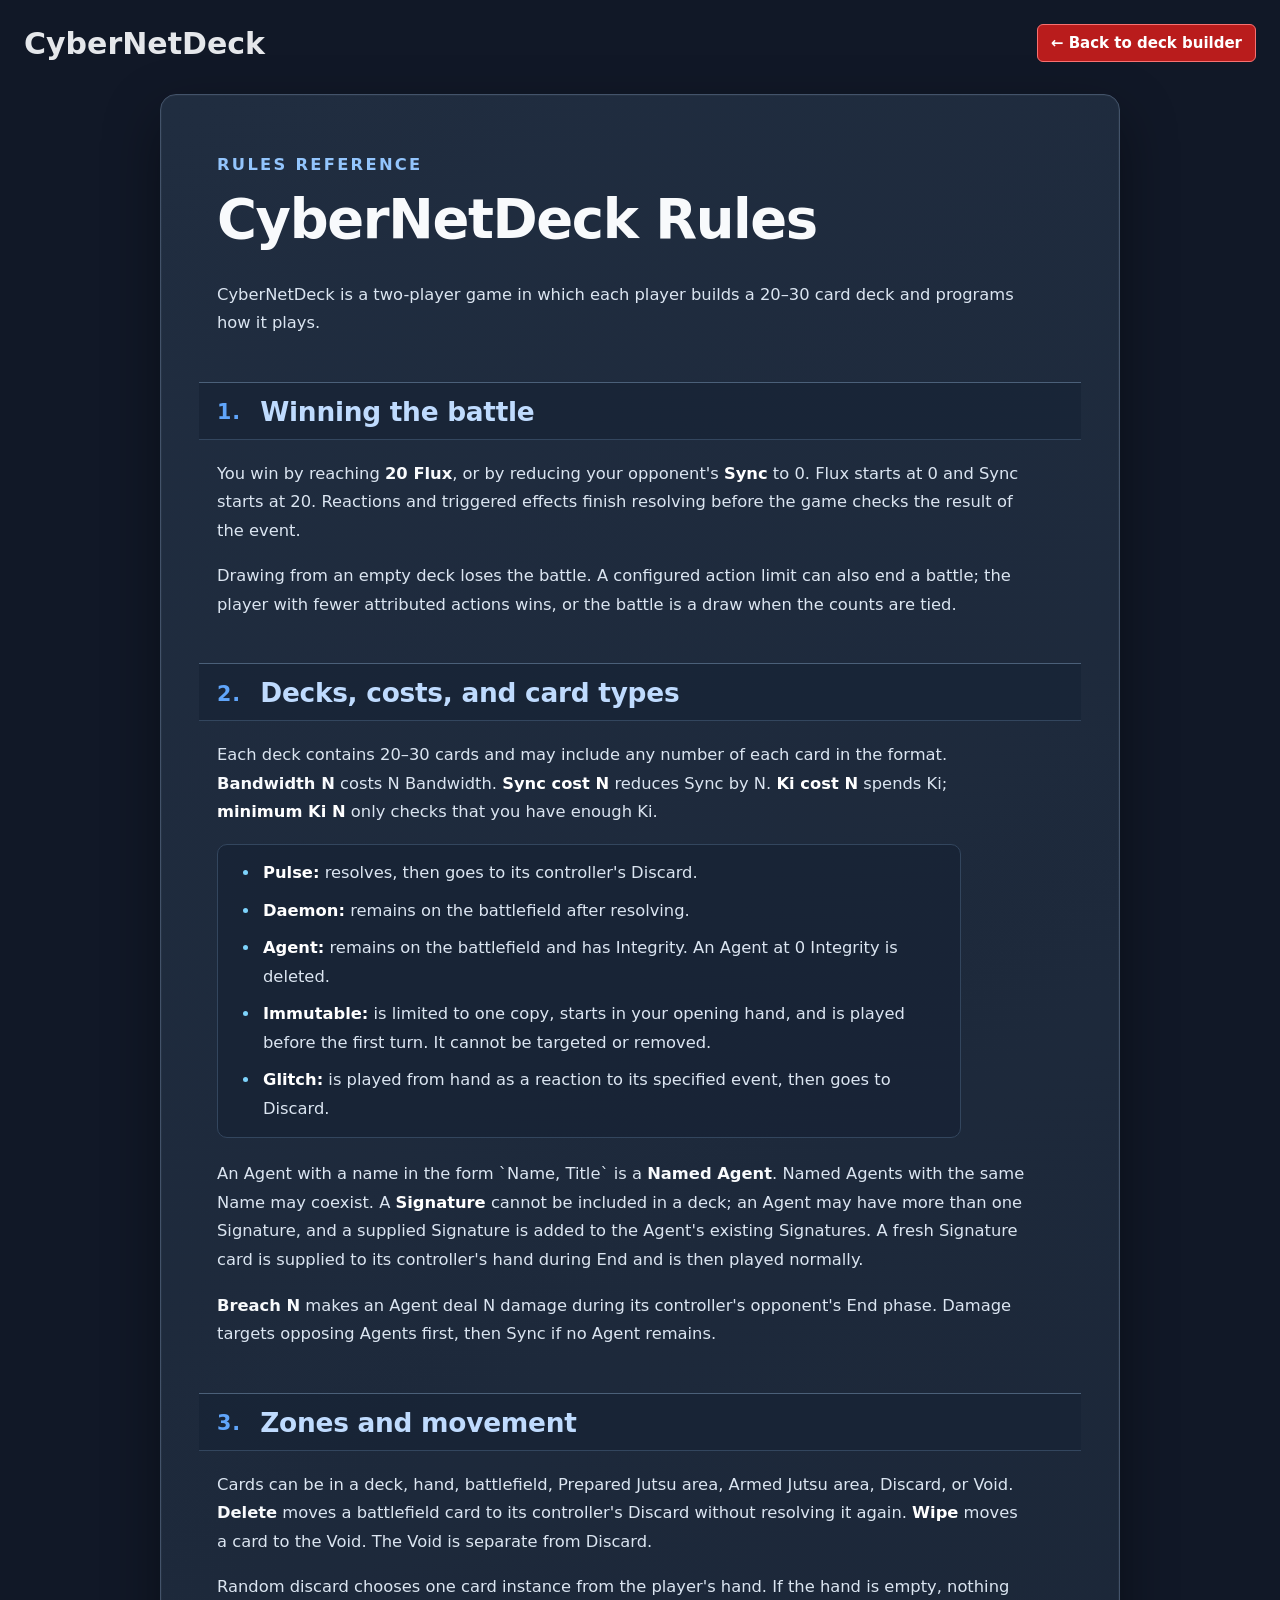
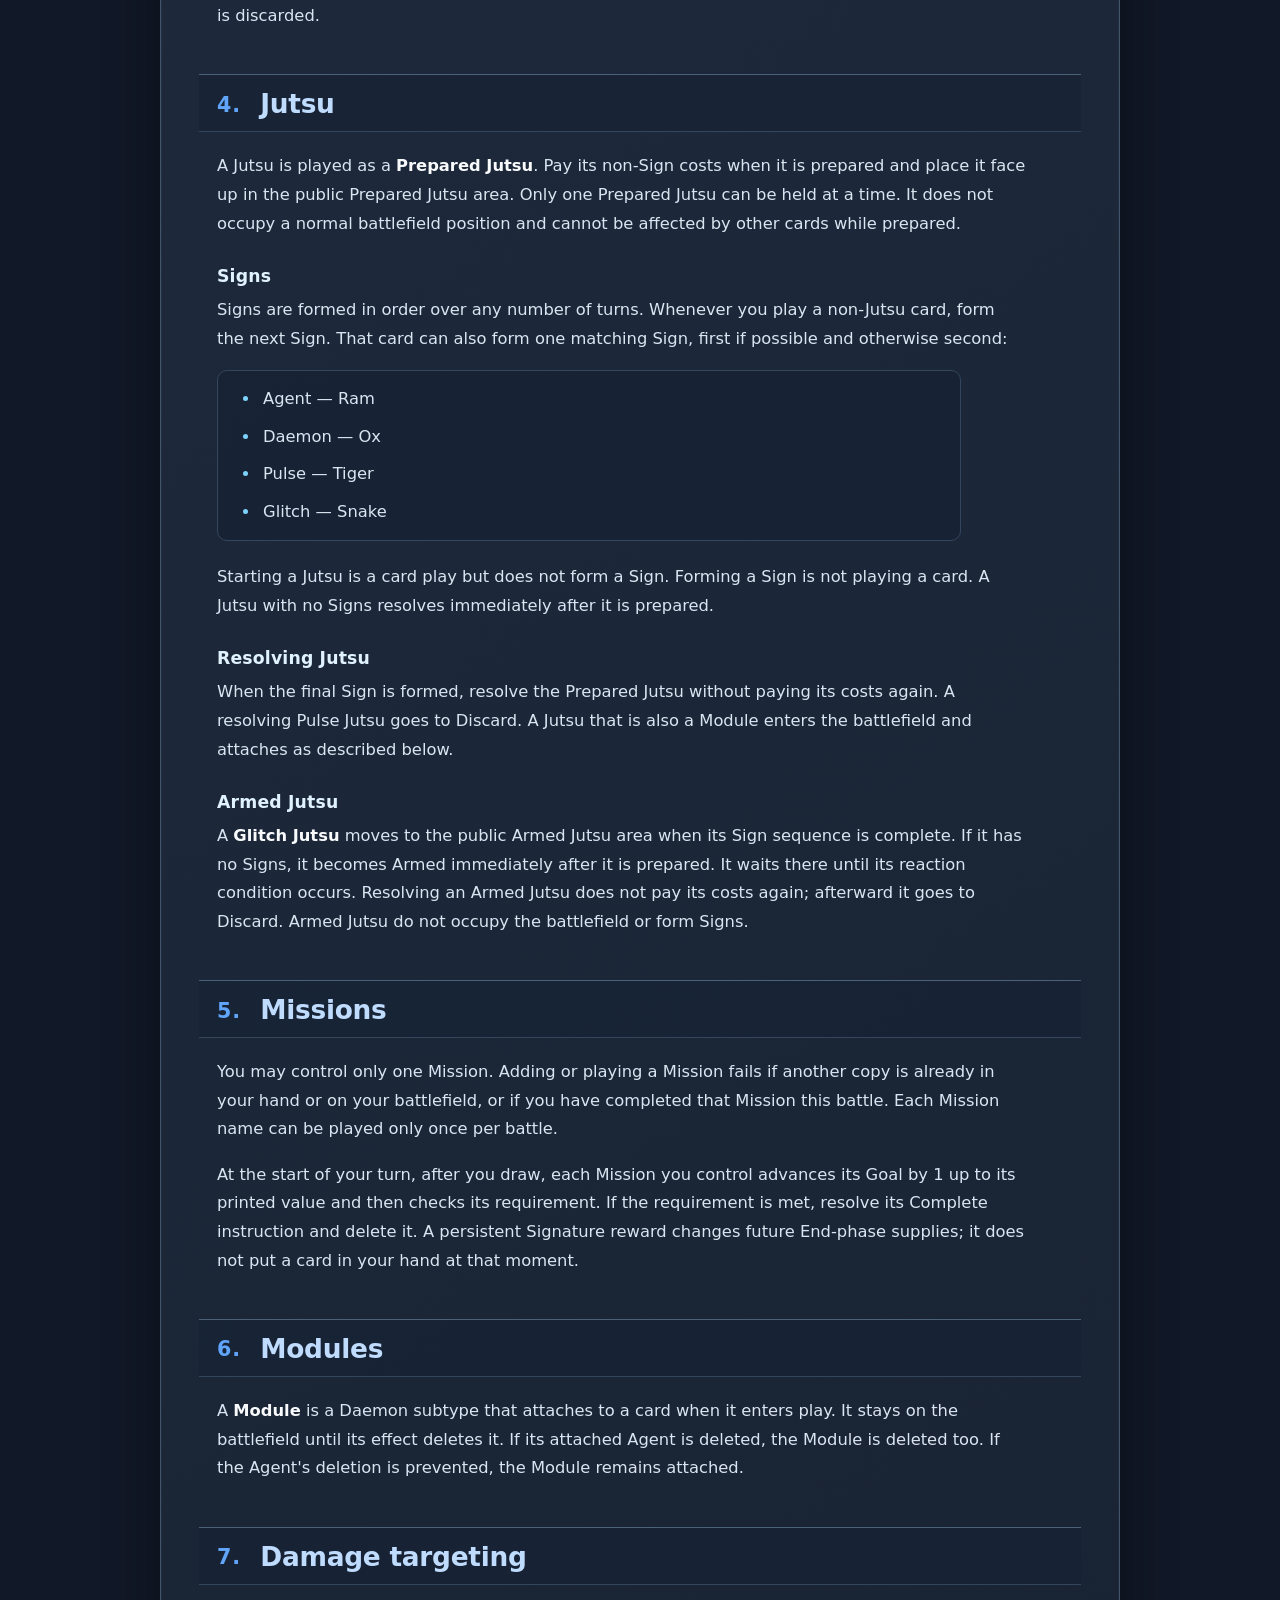
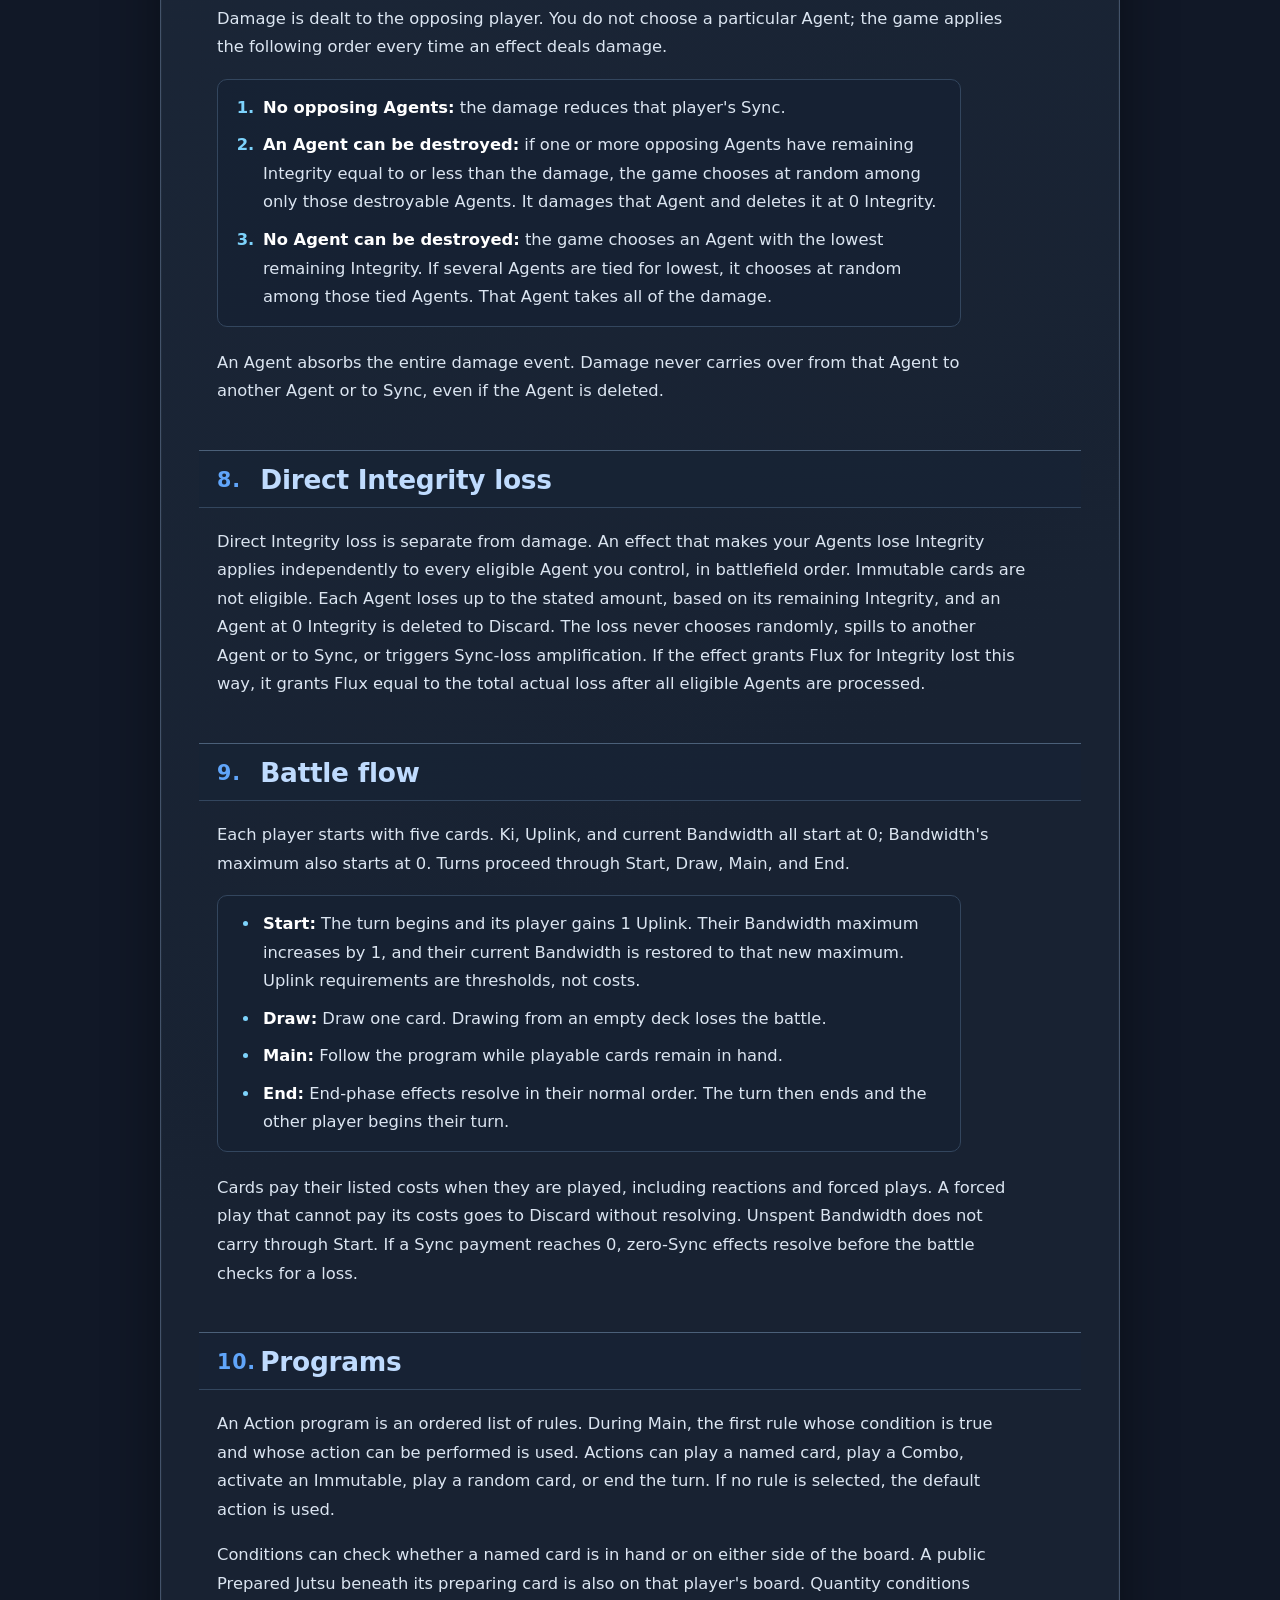
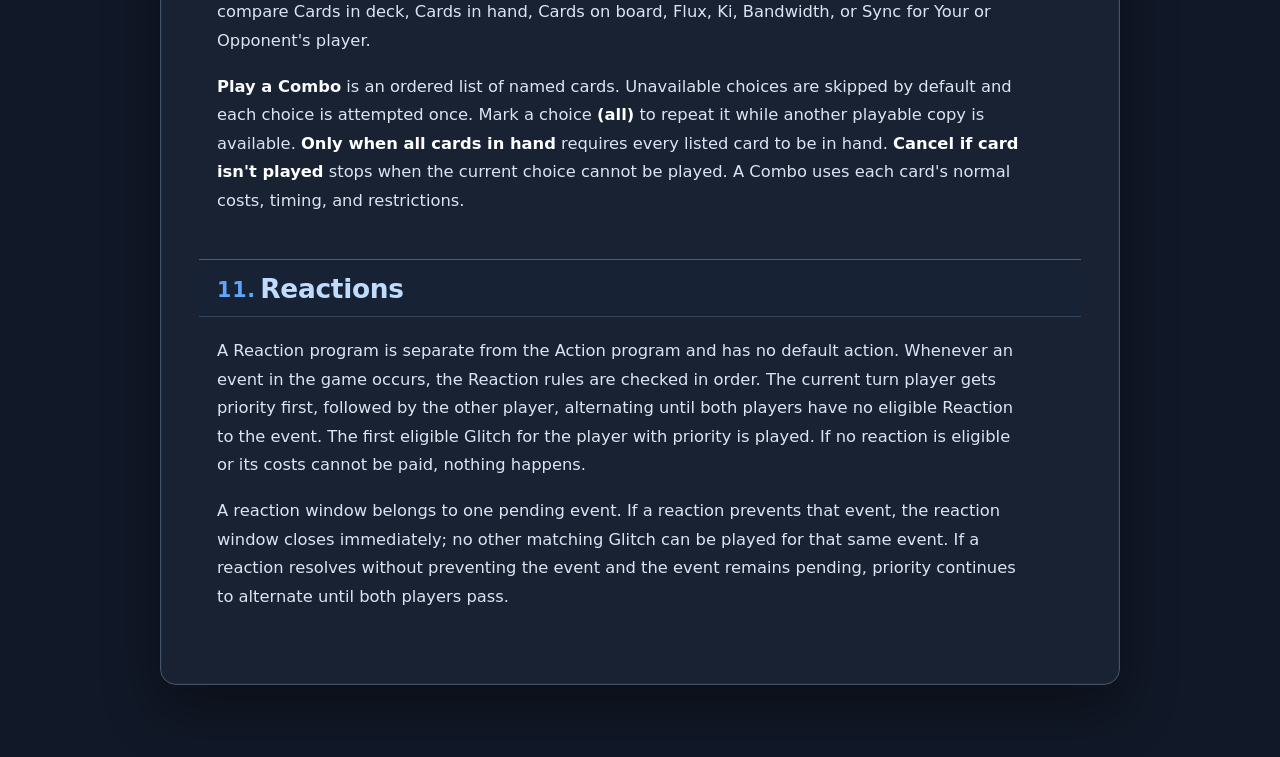
==== commit 69bf7e39: "Refresh Rules Reference and Whats New for next-set-2-patch-2" ====
--- a/rules.html
+++ b/rules.html
@@ -1,49 +1,47 @@
 <!doctype html>
 <html><head><meta charset="utf-8"><meta name="viewport" content="width=device-width, initial-scale=1">
-<title>Rules Reference · CyberNetDeck</title><link rel="stylesheet" href="app.css?v=56cf0504c9e7"></head>
+<title>Rules Reference · CyberNetDeck</title><link rel="stylesheet" href="app.css?v=5eab8458ee2e"></head>
 <body><main>
 <header class="app-header"><h1>CyberNetDeck</h1><a class="rules-button" href="index.html">&larr; Back to deck builder</a></header>
 <article class="rules-reference"><p class="eyebrow">Rules Reference</p><h1>CyberNetDeck Rules</h1>
-<p>CyberNetDeck is a two-player game where each player builds a 20–30 card deck, sets an ordered program, and lets the deck battle automatically.</p>
+<p>CyberNetDeck is a two-player game in which each player builds a 20–30 card deck and programs how it plays.</p>
 <h2>Winning the battle</h2>
-<p>You can win in either of two ways:</p>
+<p>You win by reaching <strong>20 Flux</strong>, or by reducing your opponent&#x27;s <strong>Sync</strong> to 0. Flux starts at 0 and Sync starts at 20. Reactions and triggered effects finish resolving before the game checks the result of the event.</p>
+<p>Drawing from an empty deck loses the battle. A configured action limit can also end a battle; the player with fewer attributed actions wins, or the battle is a draw when the counts are tied.</p>
+<h2>Decks, costs, and card types</h2>
+<p>Each deck contains 20–30 cards and may include any number of each card in the format. <strong>Bandwidth N</strong> costs N Bandwidth. <strong>Sync cost N</strong> reduces Sync by N. <strong>Ki cost N</strong> spends Ki; <strong>minimum Ki N</strong> only checks that you have enough Ki.</p>
 <ul>
-<li>Reach <strong>20 Flux</strong>. Flux is your score and starts at 0.</li>
-<li>Reduce your opponent&#x27;s <strong>Sync</strong> to 0. Sync starts at 20.</li>
+<li><strong>Pulse:</strong> resolves, then goes to its controller&#x27;s Discard.</li>
+<li><strong>Daemon:</strong> remains on the battlefield after resolving.</li>
+<li><strong>Agent:</strong> remains on the battlefield and has Integrity. An Agent at 0 Integrity is deleted.</li>
+<li><strong>Immutable:</strong> is limited to one copy, starts in your opening hand, and is played before the first turn. It cannot be targeted or removed.</li>
+<li><strong>Glitch:</strong> is played from hand as a reaction to its specified event, then goes to Discard.</li>
 </ul>
-<p>Trying to draw from an empty deck loses the battle. A battle can also end at the configured action limit; the player with fewer attributed actions wins, or the battle is a draw if the counts are tied.</p>
-<p>Reactions and triggered card effects resolve before the game checks for a winning or losing state caused by that event.</p>
-<h2>Decks and cards</h2>
-<p>Each deck contains 20–30 cards and may include any number of each card in the current format. A card with <strong>Bandwidth N</strong> costs N Bandwidth to play. A card with <strong>Sync cost N</strong> reduces its controller&#x27;s Sync by N when played. A card with <strong>Ki cost N</strong> spends N Ki to play or activate; <strong>minimum Ki N</strong> is only a threshold and does not spend Ki.</p>
-<h3>Card types and properties</h3>
+<p>An Agent with a name in the form `Name, Title` is a <strong>Named Agent</strong>. Named Agents with the same Name may coexist. A <strong>Signature</strong> cannot be included in a deck; an Agent may have more than one Signature, and a supplied Signature is added to the Agent&#x27;s existing Signatures. A fresh Signature card is supplied to its controller&#x27;s hand during End and is then played normally.</p>
+<p><strong>Breach N</strong> makes an Agent deal N damage during its controller&#x27;s opponent&#x27;s End phase. Damage targets opposing Agents first, then Sync if no Agent remains.</p>
+<h2>Zones and movement</h2>
+<p>Cards can be in a deck, hand, battlefield, Prepared Jutsu area, Armed Jutsu area, Discard, or Void. <strong>Delete</strong> moves a battlefield card to its controller&#x27;s Discard without resolving it again. <strong>Wipe</strong> moves a card to the Void. The Void is separate from Discard.</p>
+<p>Random discard chooses one card instance from the player&#x27;s hand. If the hand is empty, nothing is discarded.</p>
+<h2>Jutsu</h2>
+<p>A Jutsu is played as a <strong>Prepared Jutsu</strong>. Pay its non-Sign costs when it is prepared and place it face up in the public Prepared Jutsu area. Only one Prepared Jutsu can be held at a time. It does not occupy a normal battlefield position and cannot be affected by other cards while prepared.</p>
+<h3>Signs</h3>
+<p>Signs are formed in order over any number of turns. Whenever you play a non-Jutsu card, form the next Sign. That card can also form one matching Sign, first if possible and otherwise second:</p>
 <ul>
-<li><strong>Pulse</strong> cards resolve their effects and then go to the discard pile.</li>
-<li><strong>Daemon</strong> cards remain on the battlefield with their ongoing effects active.</li>
-<li><strong>Agent</strong> cards remain on the battlefield with a printed <strong>Integrity</strong> value. Agents take damage from attacks; an Agent at 0 Integrity is deleted.</li>
-<li><strong>Named Agent:</strong> An Agent named `Name, Title` is Named, using the text before the comma as its Name. Named Agents with the same Name may coexist. This applies to ordinary and forced plays; all other play restrictions still apply.</li>
-<li><strong>Signature</strong> cards cannot be included in decks. Agents can have multiple Signatures; a granted Signature is added to the Agent&#x27;s existing Signatures. An Agent may supply each named Signature card to your hand during your End phase; if that Signature is already in your hand, no additional copy is created. Multiple providers do not create duplicates in the same hand. It then plays as a normal card. Signature cards are available in the program builder when a deck card supplies them.</li>
-<li><strong>Immutable</strong> cards are limited to one copy, searched into the opening hand before ordinary draws, and played onto the battlefield before the first turn without activating their effects. They cannot be removed from the battlefield or targeted by effects.</li>
-<li><strong>Glitch</strong> cards can be played from the hand on either turn as a reaction to a specified event, then go directly to the discard pile. A Glitch Jutsu is first played as a Prepared Jutsu; after its Signs are formed, it moves to the controller&#x27;s <strong>Armed Jutsu</strong> zone and waits for its reaction window. Armed Jutsu costs are paid when prepared and are not paid again when the reaction resolves. Glitches are not deleted; deletion moves a card from the battlefield to its discard pile.</li>
-<li><strong>Mission</strong> cards enter the battlefield and remain there while their Goal is active. A player may control only one Mission at a time. An attempt to add or play a Mission fails if another copy of that Mission is already in that player&#x27;s hand or on that player&#x27;s battlefield, or if that player has completed a copy of that Mission this battle. Each Mission name can be played only once per battle. Missions do not prepare beneath Ninjutsu. At the start of its controller&#x27;s turn, after the Draw phase, a Mission checks its Goal and requirement; a completed Mission resolves its Complete instruction and is deleted.</li>
+<li>Agent — Ram</li>
+<li>Daemon — Ox</li>
+<li>Pulse — Tiger</li>
+<li>Glitch — Snake</li>
 </ul>
-<h3>Card zones and movement</h3>
-<p><strong>Delete</strong> moves a card from its controller&#x27;s battlefield to that player&#x27;s Discard; it does not resolve that card again. <strong>Wipe</strong> moves a card to the separate Void zone. The Void is not the Discard, so effects that target the Discard cannot target cards in the Void.</p>
-<p>When an effect says a player discards a card at random, one card instance is chosen from that player&#x27;s hand and moved to that player&#x27;s Discard. If that player&#x27;s hand is empty, nothing is discarded.</p>
-<h2>Missions and Jutsu</h2>
-<p>An ordinary Jutsu can be played only as a <strong>Prepared Jutsu</strong>. A Prepared Jutsu is a Jutsu placed face up beneath the card that prepared it after its non-Sign costs are paid. It remains on its controller&#x27;s board as an attached card rather than occupying a free-standing battlefield position. It is public, cannot be affected by other cards, and only one Prepared Jutsu can be held at a time.</p>
-<p><strong>Signs</strong> are a sequence that must be formed in order, over any number of turns, before the Prepared Jutsu can resolve. Whenever you play a non-Jutsu card, form the next Sign. The card&#x27;s type can form one additional matching Sign, first if able and otherwise second:</p>
-<ul>
-<li>An <strong>Agent</strong> forms <strong>Ram</strong>.</li>
-<li>A <strong>Daemon</strong> forms <strong>Ox</strong>.</li>
-<li>A <strong>Pulse</strong> forms <strong>Tiger</strong>.</li>
-<li>A <strong>Glitch</strong> forms <strong>Snake</strong>.</li>
-</ul>
-<p>A played card can provide at most one additional Sign. Starting a Jutsu is a card play but does not form a Sign; forming a Sign is not playing a card.</p>
-<p>When all Signs are formed, resolve the Prepared Jutsu without paying its costs again. A Jutsu with no Signs cost resolves immediately after it is prepared; an ordinary Jutsu with Signs resolves after its final Sign. A Pulse Jutsu then goes to its controller&#x27;s Discard. A Daemon Jutsu Module remains on the battlefield and attaches to its chosen Agent. A Glitch Jutsu moves to Armed Jutsu after its Signs are formed, then is discarded after its reaction resolves.</p>
-<p><strong>Ninjutsu</strong> lets you place one Jutsu as a Prepared Jutsu instead of resolving it, after paying its non-Sign costs.</p>
-<p>A Mission&#x27;s <strong>Goal N</strong> advances by 1 at the start of its controller&#x27;s turn, after the Draw phase, up to its printed value. Then check whether its Goal and printed requirement are complete. On completion, first apply any stated persistent Signature grant; this changes the Agent&#x27;s future End-phase Signature abilities but does not create a card in hand. Then resolve its Complete instruction and delete the Mission. Agents and Daemons entering play do not advance a Mission&#x27;s Goal.</p>
-<p><strong>Armed Jutsu</strong> is public and holds a controller&#x27;s prepared Glitch Jutsu. It does not count as a Prepared Jutsu beneath Ninjutsu and does not contribute to Signs. A reaction from Armed Jutsu is played without another cost payment.</p>
-<p><strong>Daemon Jutsu Modules</strong> attach to the highest-Breach controlled Agent, breaking ties by oldest battlefield instance. If a Module&#x27;s host would be chosen to take damage and another Agent can take that damage, the host is ignored and the Module is deleted. If no Agent exists when the Module resolves, the Module deletes itself. If its attached Agent is successfully deleted, the Module is deleted too; if that deletion is prevented, the Module remains.</p>
+<p>Starting a Jutsu is a card play but does not form a Sign. Forming a Sign is not playing a card. A Jutsu with no Signs resolves immediately after it is prepared.</p>
+<h3>Resolving Jutsu</h3>
+<p>When the final Sign is formed, resolve the Prepared Jutsu without paying its costs again. A resolving Pulse Jutsu goes to Discard. A Jutsu that is also a Module enters the battlefield and attaches as described below.</p>
+<h3>Armed Jutsu</h3>
+<p>A <strong>Glitch Jutsu</strong> moves to the public Armed Jutsu area when its Sign sequence is complete. If it has no Signs, it becomes Armed immediately after it is prepared. It waits there until its reaction condition occurs. Resolving an Armed Jutsu does not pay its costs again; afterward it goes to Discard. Armed Jutsu do not occupy the battlefield or form Signs.</p>
+<h2>Missions</h2>
+<p>You may control only one Mission. Adding or playing a Mission fails if another copy is already in your hand or on your battlefield, or if you have completed that Mission this battle. Each Mission name can be played only once per battle.</p>
+<p>At the start of your turn, after you draw, each Mission you control advances its Goal by 1 up to its printed value and then checks its requirement. If the requirement is met, resolve its Complete instruction and delete it. A persistent Signature reward changes future End-phase supplies; it does not put a card in your hand at that moment.</p>
+<h2>Modules</h2>
+<p>A <strong>Module</strong> is a Daemon subtype that attaches to a card when it enters play. It stays on the battlefield until its effect deletes it. If its attached Agent is deleted, the Module is deleted too. If the Agent&#x27;s deletion is prevented, the Module remains attached.</p>
 <h2>Damage targeting</h2>
 <p>Damage is dealt to the opposing player. You do not choose a particular Agent; the game applies the following order every time an effect deals damage.</p>
 <ol>
@@ -62,48 +60,12 @@
 <li><strong>Main:</strong> Follow the program while playable cards remain in hand.</li>
 <li><strong>End:</strong> End-phase effects resolve in their normal order. The turn then ends and the other player begins their turn.</li>
 </ul>
-<p>Bandwidth is a spendable resource. Playing a card with <strong>Bandwidth N</strong> reduces your current Bandwidth by N; it cannot be spent below 0. Unspent Bandwidth does not carry through the next Start phase. Programs can compare your current Bandwidth with the quantity condition; that condition does not compare the maximum.</p>
-<p>When an effect forces a player to play the top card of their deck, the card still pays all of its listed Flux, Bandwidth, and Sync costs. If its costs cannot be paid, it goes to that player&#x27;s Discard without resolving. Other play restrictions retain their normal behavior.</p>
-<p>Sync costs reduce your current Sync when the card is played. You cannot pay more Sync than you have. For a reaction with a cost, the game confirms that the cost can be paid, announces the reaction, then pays the cost before the card moves or resolves. If paying a Sync cost reaches 0 Sync, zero-Sync effects resolve before the loss check; if Sync remains 0, the battle ends before the card moves or resolves.</p>
+<p>Cards pay their listed costs when they are played, including reactions and forced plays. A forced play that cannot pay its costs goes to Discard without resolving. Unspent Bandwidth does not carry through Start. If a Sync payment reaches 0, zero-Sync effects resolve before the battle checks for a loss.</p>
 <h2>Programs</h2>
-<p>An Action program is an ordered list of rules. During Main, the rules are checked from top to bottom. The first rule whose condition is true and whose action can be performed is used.</p>
-<p>`A card is...` conditions can check whether a named card is in your hand, on your side of the board, or on your opponent&#x27;s side of the board. A public Prepared Jutsu beneath its preparing card is on that player&#x27;s board too; it cannot be affected by other cards while it is Prepared. Quantity conditions first choose <strong>Your</strong> or <strong>Opponent&#x27;s</strong>, then compare <strong>Cards in deck</strong>, <strong>Cards in hand</strong>, <strong>Cards on board</strong>, <strong>Flux</strong>, <strong>Ki</strong>, <strong>Bandwidth</strong>, or <strong>Sync</strong> using fewer than, at most, exactly, at least, or more than a whole-number threshold. Board counts include cards in the selected player&#x27;s battlefield and public Prepared Jutsu area. Bandwidth compares current spendable Bandwidth, not its maximum.</p>
-<p><strong>Play a Combo</strong> is an ordered list of named card choices. By default, the engine attempts those choices from first to last even when some listed card types are absent from your hand. Enable <strong>Only when all cards in hand</strong> to make the Combo a non-match unless at least one copy of every listed card type is in your hand; programming then moves to the next condition/action. Unavailable choices are skipped by default. A choice marked <strong>(all)</strong> with the infinity marker is attempted repeatedly while another copy is in hand and legally playable; an unmarked choice is attempted once. Each card uses its normal play timing, costs, restrictions, and effects; the Combo is programming metadata only and does not appear as a separate battle event or log entry. The optional <strong>Cancel if card isn&#x27;t played</strong> setting stops the Combo without trying later choices when its current choice cannot be played before any copy of that card type succeeds. If the Combo plays no card at all, it is a non-match and programming checks the next available Action rule, regardless of either option. If an <strong>(all)</strong> choice plays at least one copy, a later copy that cannot play does not cancel the Combo; the next sequence choice is tried. Both options are off by default.</p>
-<p>Actions can play a named card, play a Combo, activate an Immutable card, play a random card, or end the turn. If no Action rule is selected, the default action is used. When your deck contains a card that can add another named card to your deck, the added card is also available in the condition and named-action selectors; it still cannot be played until a copy is actually in your hand.</p>
-<p>An Agent&#x27;s named Signature is also available in those selectors, even though it cannot be added to the deck. It becomes playable only after the Agent supplies a fresh copy to your hand. The Combo card picker uses this same deck-derived availability set, showing the cards while they are unselected and numbering them in the order you select them.</p>
+<p>An Action program is an ordered list of rules. During Main, the first rule whose condition is true and whose action can be performed is used. Actions can play a named card, play a Combo, activate an Immutable, play a random card, or end the turn. If no rule is selected, the default action is used.</p>
+<p>Conditions can check whether a named card is in hand or on either side of the board. A public Prepared Jutsu beneath its preparing card is also on that player&#x27;s board. Quantity conditions compare Cards in deck, Cards in hand, Cards on board, Flux, Ki, Bandwidth, or Sync for Your or Opponent&#x27;s player.</p>
+<p><strong>Play a Combo</strong> is an ordered list of named cards. Unavailable choices are skipped by default and each choice is attempted once. Mark a choice <strong>(all)</strong> to repeat it while another playable copy is available. <strong>Only when all cards in hand</strong> requires every listed card to be in hand. <strong>Cancel if card isn&#x27;t played</strong> stops when the current choice cannot be played. A Combo uses each card&#x27;s normal costs, timing, and restrictions.</p>
 <h2>Reactions</h2>
 <p>A Reaction program is separate from the Action program and has no default action. Whenever an event in the game occurs, the Reaction rules are checked in order. The current turn player gets priority first, followed by the other player, alternating until both players have no eligible Reaction to the event. The first eligible Glitch for the player with priority is played. If no reaction is eligible or its costs cannot be paid, nothing happens.</p>
-<p>A reaction window belongs to one pending event. If a reaction prevents that event, the reaction window closes immediately; no other matching Glitch can be played for that same event. If a reaction resolves without preventing the event and the event remains pending, priority continues to alternate until both players pass.</p>
-<h2>Simulations and battle logs</h2>
-<p>Simulations play the selected number of battles against each available opponent. Select a matchup and then a battle to read its player-facing log.</p>
-<h2>Current backlog cards and format updates</h2>
-<p>If an Action program has no selected action, its default action is <strong>End the turn</strong>. A program that explicitly chooses <strong>Play a random card</strong> still uses the random-card behavior; the omission is what now defaults to ending the turn.</p>
-<p><strong>Immutable</strong> is the fifth card kind. Immutables use the Immutable marker and are not Agents or Daemons for effects that target those kinds. <strong>Ninjutsu</strong> and <strong>Charge Ki</strong> are Immutables. <strong>Crush Card Virus</strong> destroys every Agent and Daemon on both battlefields while leaving Immutables untouched.</p>
-<p>The following backlog cards are in the active catalog:</p>
-<ul>
-<li><strong>System Backdoor</strong> — Pulse, Bandwidth 1: play the top card of your opponent&#x27;s deck if able; otherwise put it on the bottom of their deck. The card&#x27;s effects resolve for you, and a Pulse goes to its owner&#x27;s Discard.</li>
-<li><strong>Red Ribbon Funding</strong> — Pulse, Bandwidth 1: Agents you control gain Breach 1.</li>
-<li><strong>Scorched Earth</strong> — Pulse, Bandwidth 3: delete every Agent and Daemon on both battlefields.</li>
-<li><strong>Core Values</strong> — Immutable: at the start of the battle, if you have any Core or Twin Core cards in your deck, you lose. You can activate this card once per battle to move all Core and Twin Core cards from your deck to your hand, set your Sync to 1, and end your turn.</li>
-<li><strong>The Points Icon</strong> — Pulse, Bandwidth 10 and Flux 15: gain 20 Flux. Costs are paid before the gain and terminal outcomes stop the sequence.</li>
-<li><strong>Keyboard Roll</strong> — Pulse: play the top card of your deck if able; otherwise put it into your discard pile; then lose 1 Sync.</li>
-<li><strong>Kernel Exploit</strong> — Pulse, Bandwidth 10: your opponent loses 10 Sync, then you gain 10 Flux.</li>
-<li><strong>Junk Food</strong> — Pulse: draw 3 cards, then end your turn.</li>
-<li><strong>Soul Warden</strong> — Agent, Integrity 1: the first time a Daemon is successfully played each turn, gain 1 Flux.</li>
-<li><strong>Flux Capacitor</strong> — Glitch, Flux 2: when you would lose Sync during your opponent&#x27;s turn, you may pay 2 Flux and play this card; if you do, prevent that Sync loss.</li>
-<li><strong>Special Beam Cannon</strong> — Pulse, Ki cost 1: deal 4 damage. If this deletes an Agent, deal damage again, reduced by 1, and repeat until the next damage amount would be 0.</li>
-<li><strong>Core for All</strong> — Daemon: the first time each turn you gain Flux, add a Core to your deck and shuffle.</li>
-<li><strong>Blood Shadow, Spawn of the Bleeding Phoenix</strong> — Agent, Integrity 1: at the start of your turn, all other Agents on both battlefields lose 1 Integrity, and this Agent gains 1 Integrity for each Integrity lost this way. Whenever you would gain Flux, gain 1 less Flux instead.</li>
-<li><strong>Spirit Bomb</strong> — Pulse, minimum Ki 2 (the Ki is not spent): deal 1 damage for each Agent you control.</li>
-<li><strong>Cultivate</strong> — Pulse, Bandwidth 2: all Agents you control gain 1 Integrity.</li>
-<li><strong>Naruto, Knuckleheaded Ninja</strong> — Agent, Bandwidth 1, Integrity 2, Breach 1: only one Naruto may be played each turn. Signature: Vandalize the Hokage Monument.</li>
-<li><strong>Vandalize the Hokage Monument</strong> — Mission, Bandwidth 1, Goal 1, Signature: when it enters, gain 1 Flux. It completes only while you control Naruto; after the Draw phase, completion grants Naruto Agents an additional Shadow Clone Jutsu Signature for the rest of the battle; then gains 2 Flux from this Mission. The granted Signature supplies Shadow Clone Jutsu during End, not on completion.</li>
-<li><strong>Shadow Clone Jutsu</strong> — Signature Pulse Jutsu, Bandwidth 1, Signs Ram/Ram: choose the highest-Breach Naruto Agent, breaking ties by oldest, and create two permanent printed copies.</li>
-<li><strong>Transformation Jutsu</strong> — Module Jutsu, Bandwidth 1, Signs Ram/Snake: attach to the highest-Breach Agent and redirect the first eligible damage choice away from that host when another Agent can take it; then delete the Module.</li>
-<li><strong>Substitution Jutsu</strong> — Glitch Jutsu, no Signs: lose 2 Sync when it is initially played as a Prepared Jutsu. When your Agent would be deleted, resolve this card from Armed Jutsu to prevent it, restore its Integrity to at least 1, then deal 1 damage to the opponent; do not pay the Sync cost again.</li>
-<li><strong>Kakashi, Distracted Mentor</strong> — Agent, Bandwidth 2, Integrity 4, Breach 1: Signature: Demonic Illusion: Hell Viewing Technique.</li>
-<li><strong>Demonic Illusion: Hell Viewing Technique</strong> — Signature Glitch Jutsu: when the opponent would gain Flux, prevent that gain.</li>
-</ul>
-<p>Battle logs identify the source of effect-triggered Flux gains, report Flux reductions from effects such as Blood Shadow, and show each Breach or Integrity increase with the affected card&#x27;s resulting quality.</p>
-<p>Card art candidates are selection-only until approved. Generated candidates are composed for the card renderer&#x27;s wide 1.42:1 art frame and can be repositioned with the crop control; reference candidates retain their source and attribution URL. A custom art URL may be supplied instead of choosing a candidate.</p></article>
+<p>A reaction window belongs to one pending event. If a reaction prevents that event, the reaction window closes immediately; no other matching Glitch can be played for that same event. If a reaction resolves without preventing the event and the event remains pending, priority continues to alternate until both players pass.</p></article>
 </main></body></html>
--- a/app.css
+++ b/app.css
@@ -146,7 +146,7 @@
 
 /* The standalone What's New page uses the same card face, but its cards are
  * allowed to grow with their printed text instead of clipping long effects. */
-.whats-new-card-grid .card-selection .builder-card{height:auto;min-height:420px}
+ .whats-new-card-grid .card-selection .builder-card{height:480px;min-height:480px}
 .whats-new-card-grid .card-selection .card-rules{flex:1 1 auto;min-height:0;overflow:visible}
 .whats-new-card-grid .card-titlebar h4{white-space:normal;overflow-wrap:anywhere}
 .whats-new-card-grid .card-term{color:#294b6b!important}
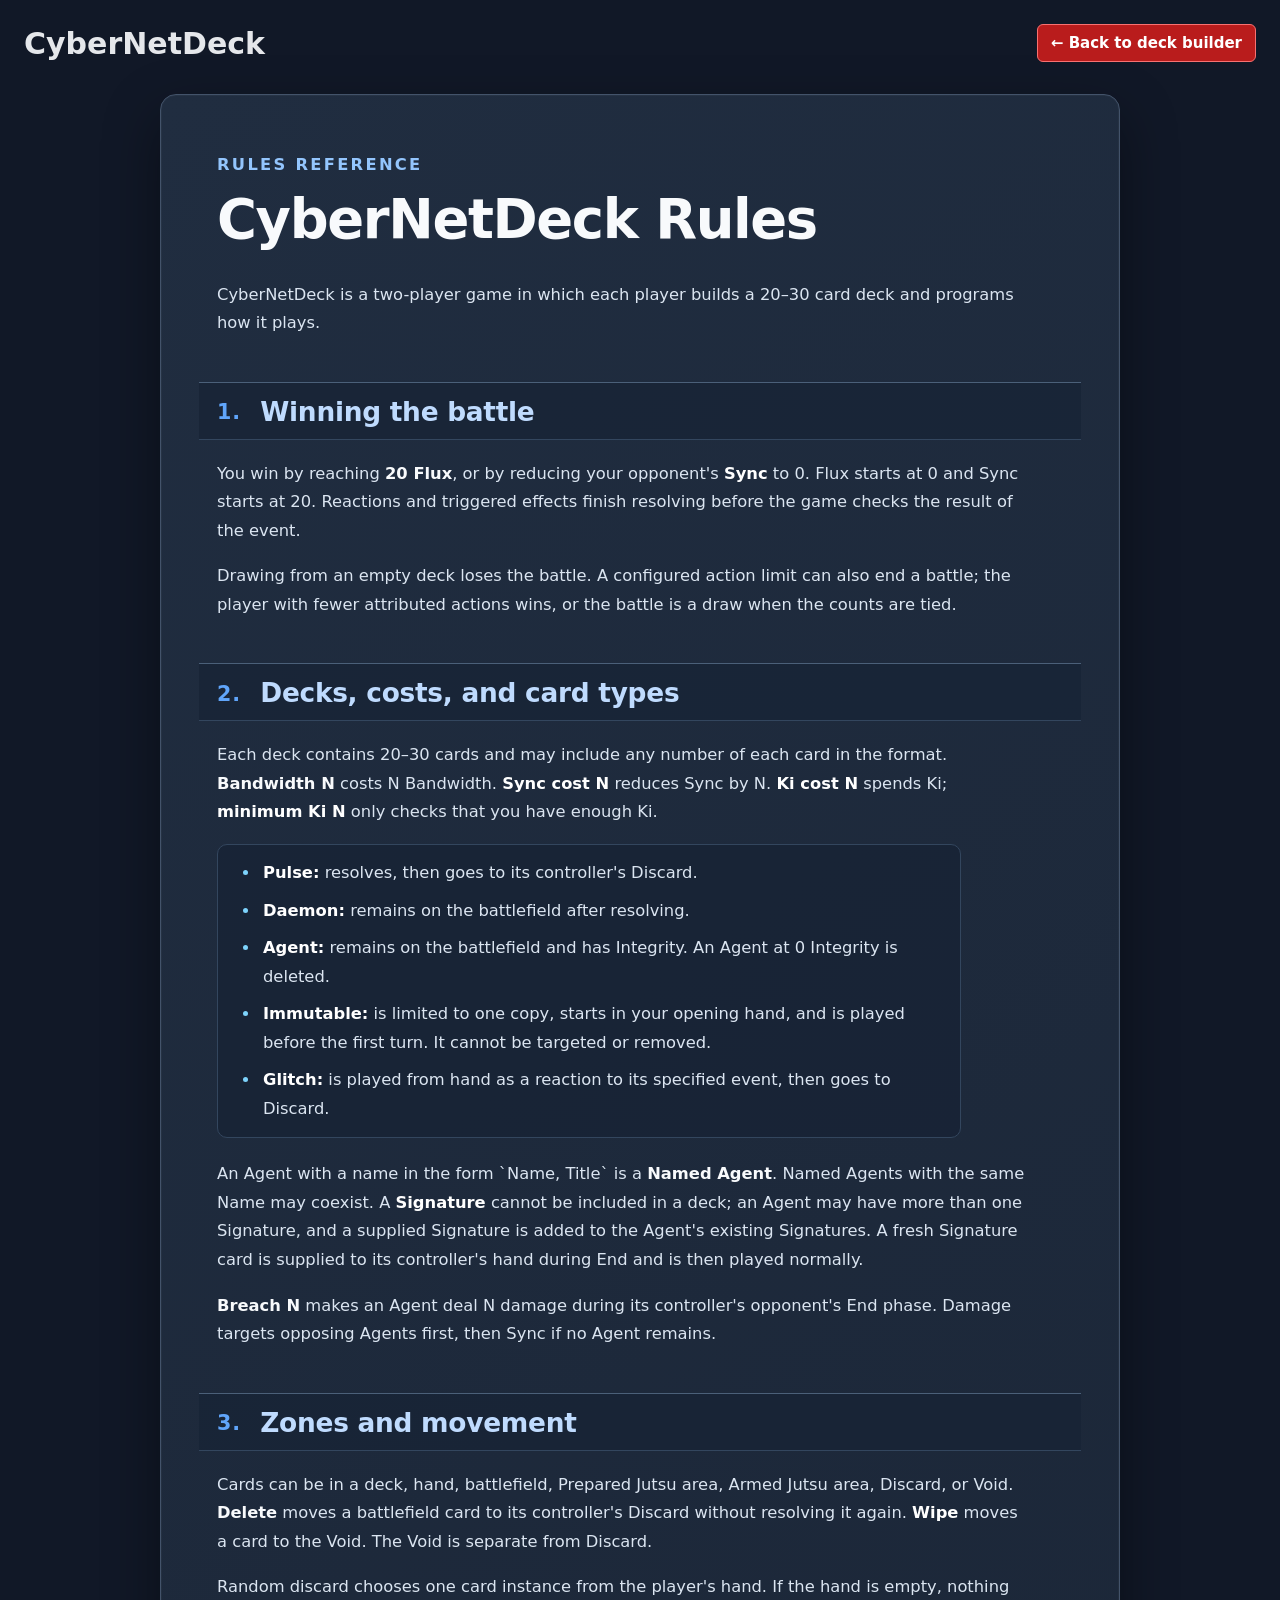
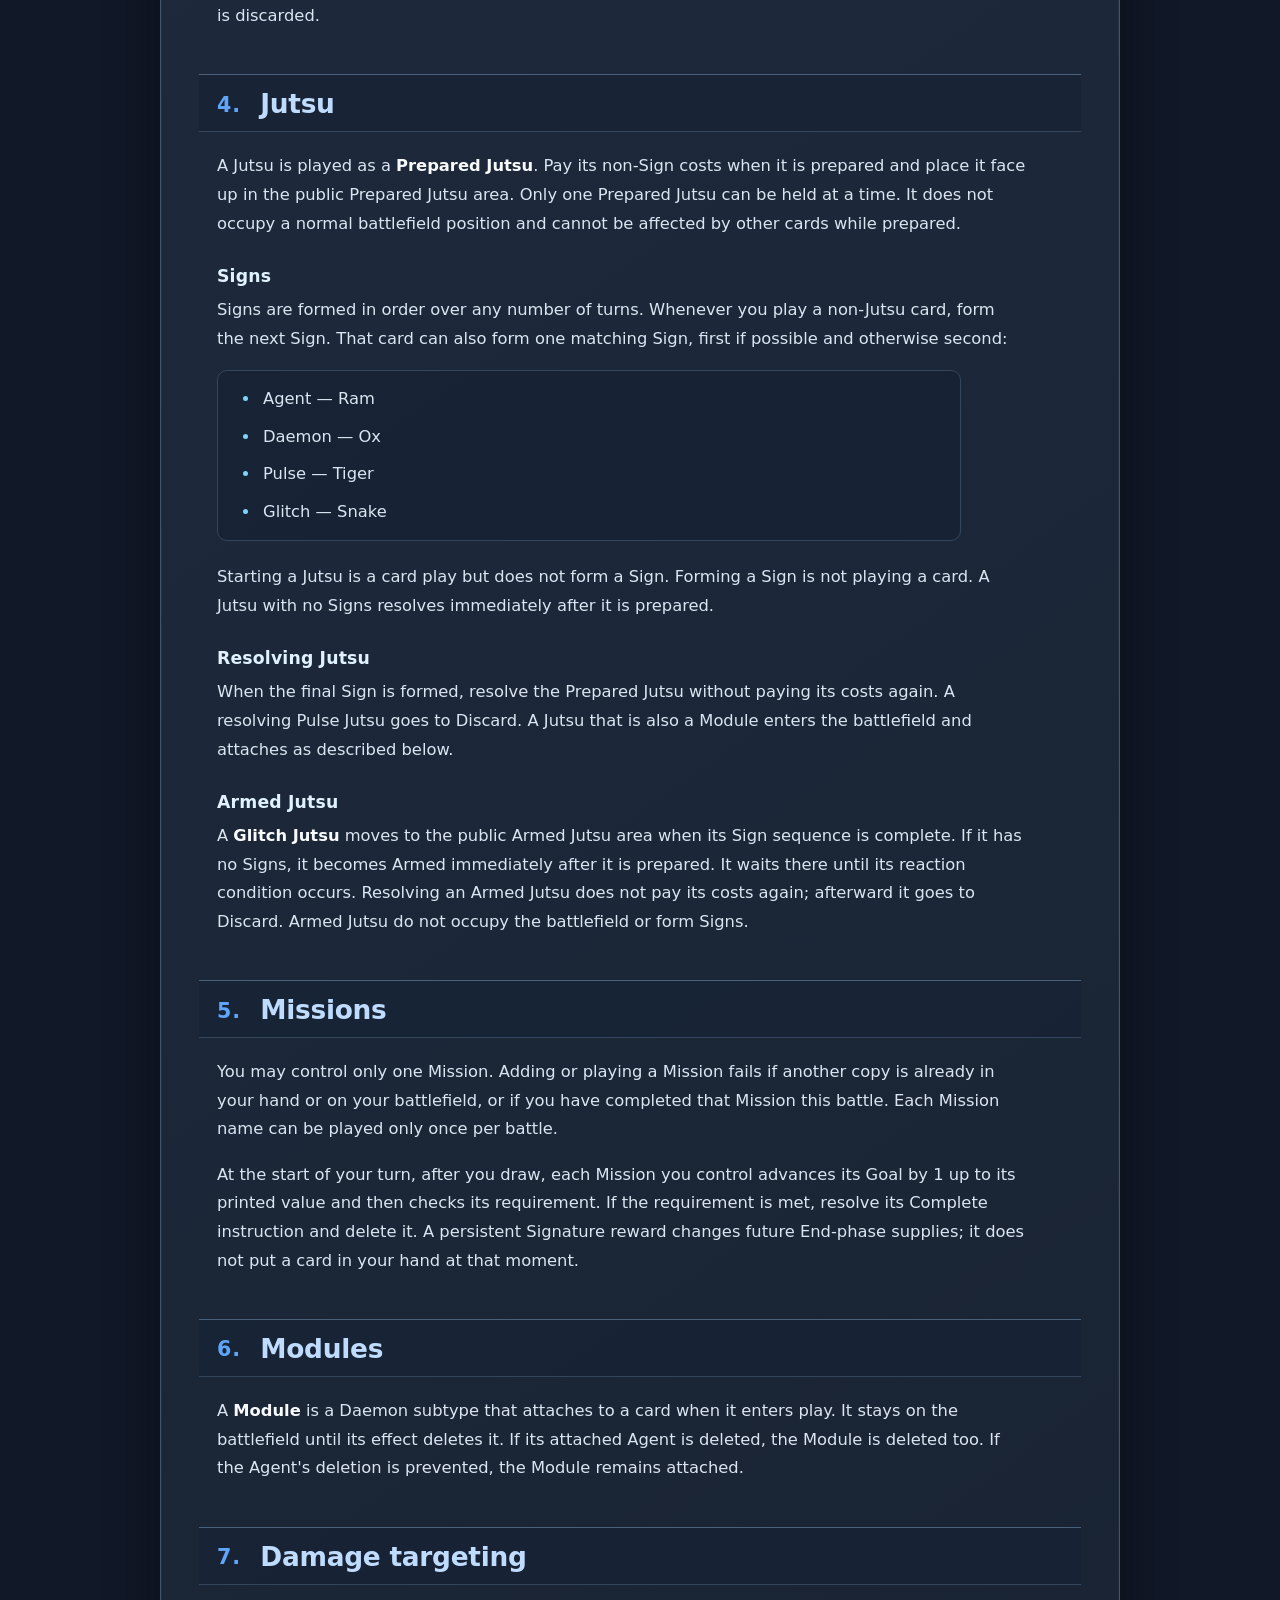
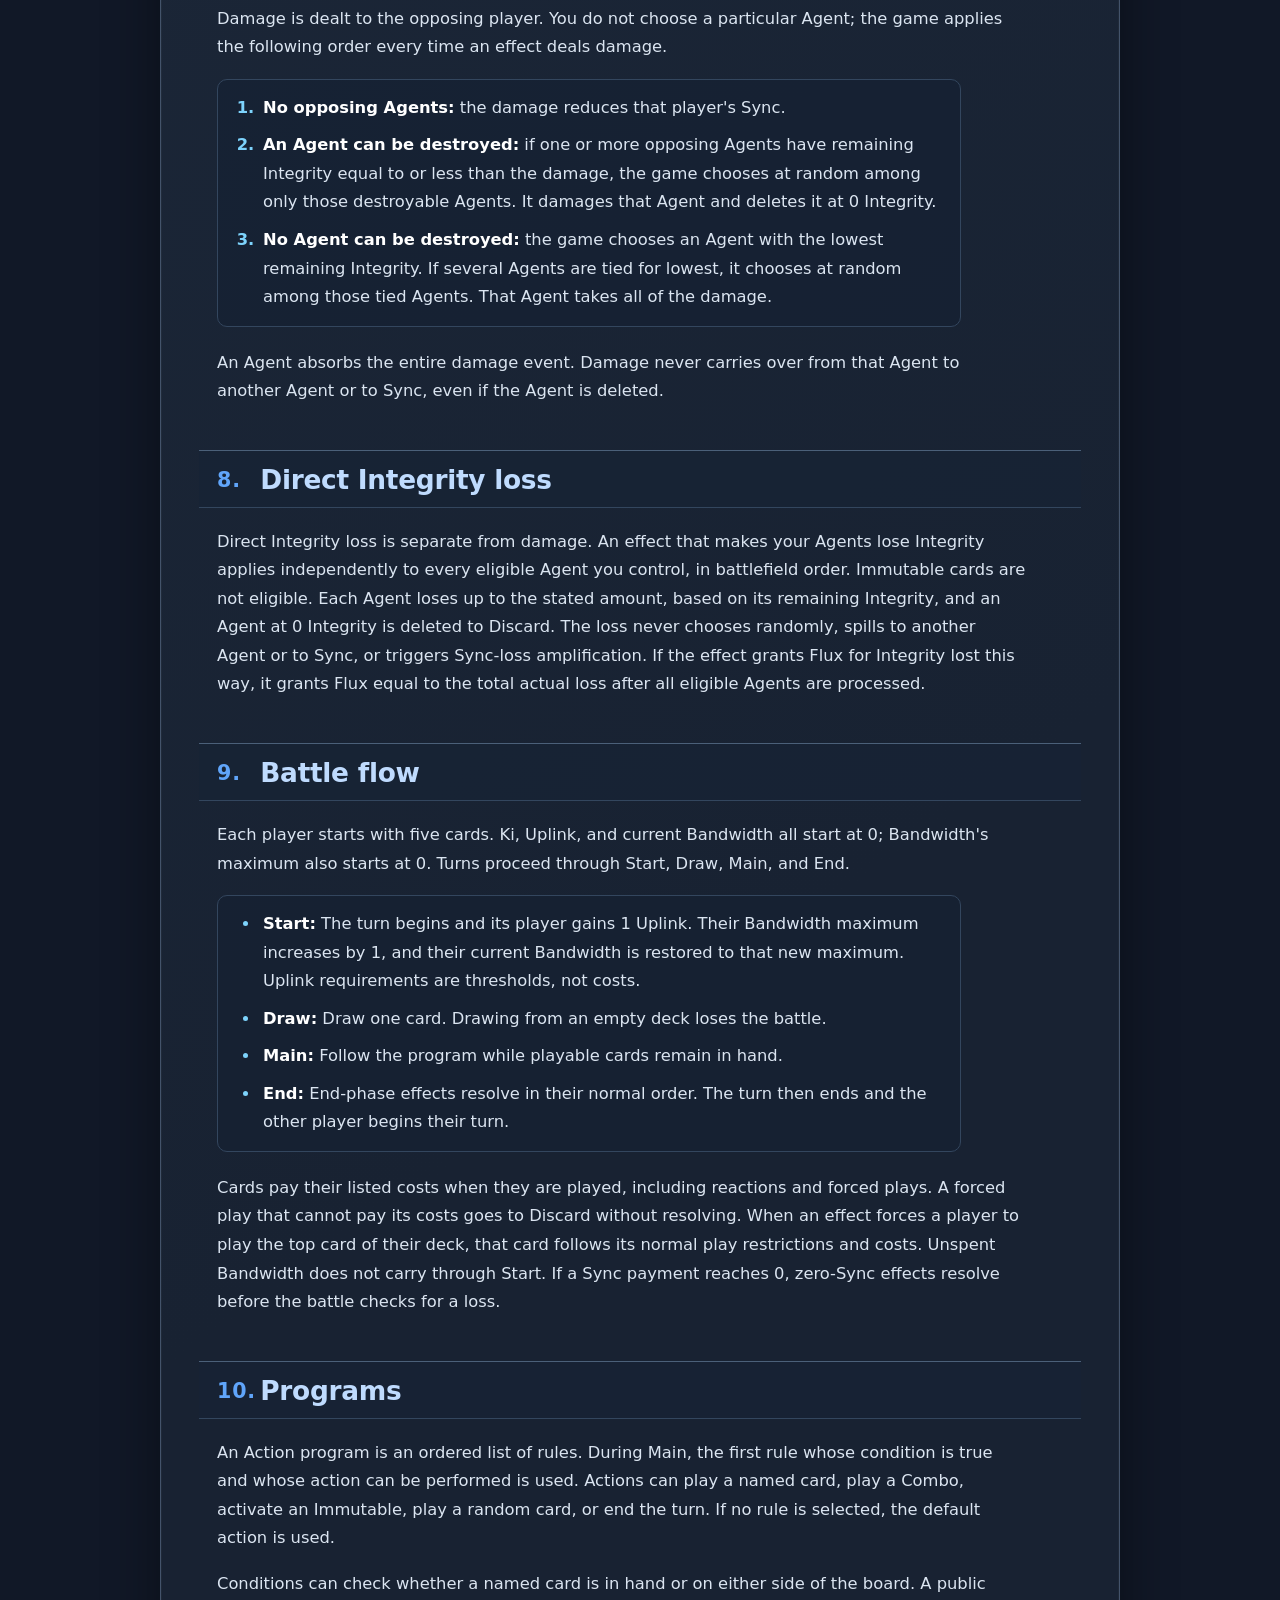
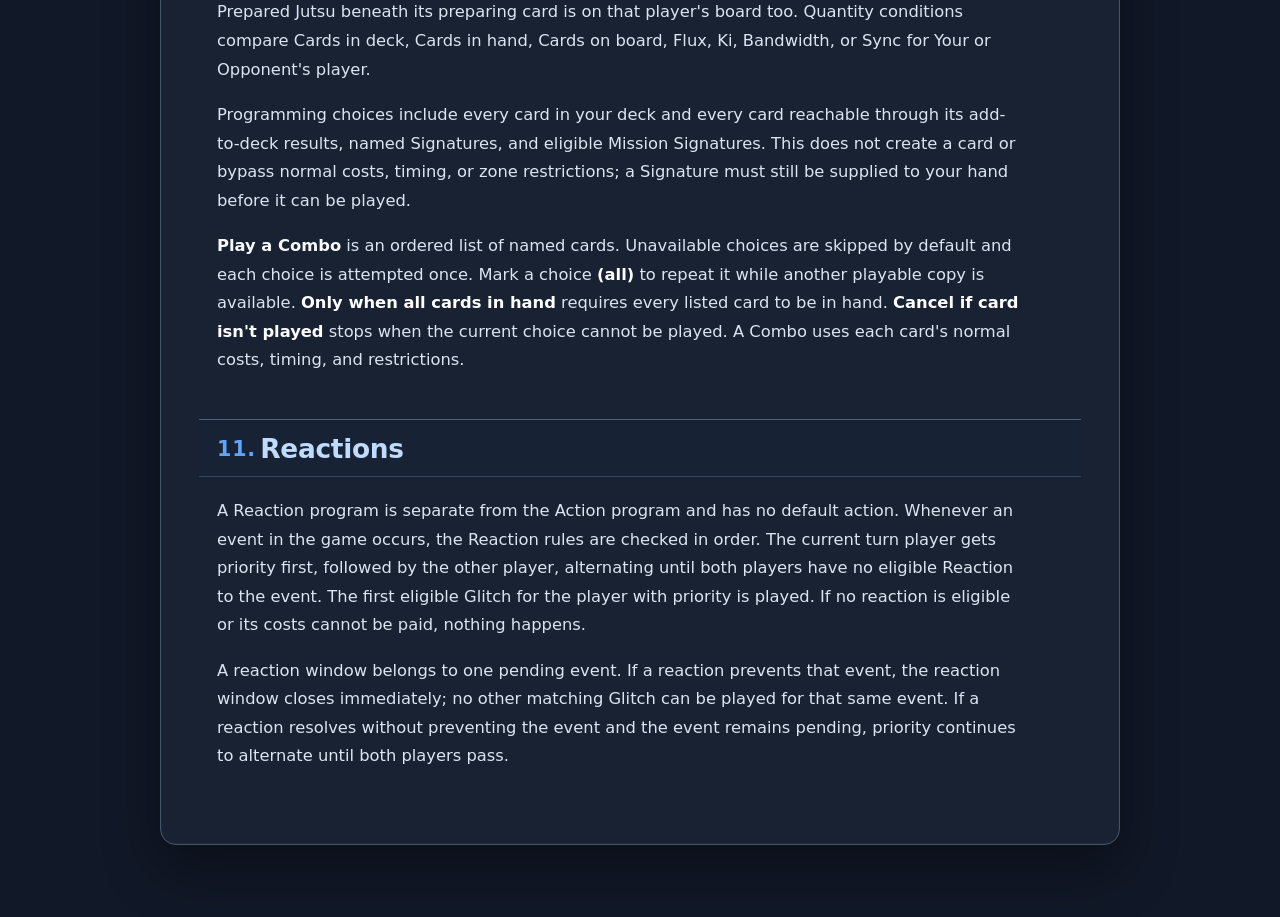
==== commit bbaee58a: "Publish Card Battle access and simulation fixes" ====
--- a/rules.html
+++ b/rules.html
@@ -1,6 +1,6 @@
 <!doctype html>
 <html><head><meta charset="utf-8"><meta name="viewport" content="width=device-width, initial-scale=1">
-<title>Rules Reference · CyberNetDeck</title><link rel="stylesheet" href="app.css?v=5eab8458ee2e"></head>
+<title>Rules Reference · CyberNetDeck</title><link rel="stylesheet" href="app.css?v=10cfa397b46c"></head>
 <body><main>
 <header class="app-header"><h1>CyberNetDeck</h1><a class="rules-button" href="index.html">&larr; Back to deck builder</a></header>
 <article class="rules-reference"><p class="eyebrow">Rules Reference</p><h1>CyberNetDeck Rules</h1>
@@ -60,10 +60,11 @@
 <li><strong>Main:</strong> Follow the program while playable cards remain in hand.</li>
 <li><strong>End:</strong> End-phase effects resolve in their normal order. The turn then ends and the other player begins their turn.</li>
 </ul>
-<p>Cards pay their listed costs when they are played, including reactions and forced plays. A forced play that cannot pay its costs goes to Discard without resolving. Unspent Bandwidth does not carry through Start. If a Sync payment reaches 0, zero-Sync effects resolve before the battle checks for a loss.</p>
+<p>Cards pay their listed costs when they are played, including reactions and forced plays. A forced play that cannot pay its costs goes to Discard without resolving. When an effect forces a player to play the top card of their deck, that card follows its normal play restrictions and costs. Unspent Bandwidth does not carry through Start. If a Sync payment reaches 0, zero-Sync effects resolve before the battle checks for a loss.</p>
 <h2>Programs</h2>
 <p>An Action program is an ordered list of rules. During Main, the first rule whose condition is true and whose action can be performed is used. Actions can play a named card, play a Combo, activate an Immutable, play a random card, or end the turn. If no rule is selected, the default action is used.</p>
-<p>Conditions can check whether a named card is in hand or on either side of the board. A public Prepared Jutsu beneath its preparing card is also on that player&#x27;s board. Quantity conditions compare Cards in deck, Cards in hand, Cards on board, Flux, Ki, Bandwidth, or Sync for Your or Opponent&#x27;s player.</p>
+<p>Conditions can check whether a named card is in hand or on either side of the board. A public Prepared Jutsu beneath its preparing card is on that player&#x27;s board too. Quantity conditions compare Cards in deck, Cards in hand, Cards on board, Flux, Ki, Bandwidth, or Sync for Your or Opponent&#x27;s player.</p>
+<p>Programming choices include every card in your deck and every card reachable through its add-to-deck results, named Signatures, and eligible Mission Signatures. This does not create a card or bypass normal costs, timing, or zone restrictions; a Signature must still be supplied to your hand before it can be played.</p>
 <p><strong>Play a Combo</strong> is an ordered list of named cards. Unavailable choices are skipped by default and each choice is attempted once. Mark a choice <strong>(all)</strong> to repeat it while another playable copy is available. <strong>Only when all cards in hand</strong> requires every listed card to be in hand. <strong>Cancel if card isn&#x27;t played</strong> stops when the current choice cannot be played. A Combo uses each card&#x27;s normal costs, timing, and restrictions.</p>
 <h2>Reactions</h2>
 <p>A Reaction program is separate from the Action program and has no default action. Whenever an event in the game occurs, the Reaction rules are checked in order. The current turn player gets priority first, followed by the other player, alternating until both players have no eligible Reaction to the event. The first eligible Glitch for the player with priority is played. If no reaction is eligible or its costs cannot be paid, nothing happens.</p>
--- a/app.css
+++ b/app.css
@@ -1,5 +1,5 @@
 *{box-sizing:border-box}body{margin:0;background:#111827;color:#e5e7eb;font:15px system-ui,sans-serif;overflow-x:hidden}
-main{max-width:1500px;margin:auto;padding:24px}.sub,small,.field-hint{color:#aab5c5}[hidden]{display:none!important}.app-header{display:flex;align-items:center;justify-content:space-between;gap:12px;margin-bottom:18px}.app-header h1{margin:0}.header-actions{display:flex;align-items:center;gap:8px}.header-actions .header-tournament{background:#2563eb;border-color:#3b82f6}.setup-panel{max-width:620px;margin:9vh auto 0;background:#1f2937;border:1px solid #374151;border-radius:10px;padding:24px}.setup-panel h2{margin:0 0 8px}.workflow{display:grid;grid-template-columns:repeat(4,1fr);gap:8px;margin-bottom:14px}.workflow button{display:flex;align-items:center;justify-content:center;gap:8px;border:1px solid #374151;background:#1f2937;color:#94a3b8;margin:0;padding:10px}.workflow button.active{border-color:#60a5fa;background:#172554;color:#dbeafe}.workflow button.complete{border-color:#4ade80;color:#bbf7d0}.workflow button:disabled{opacity:.45;cursor:not-allowed}.workflow span{display:grid;place-items:center;width:22px;height:22px;border:1px solid currentColor;border-radius:50%;font-size:11px}.status{background:#1f2937;border:1px solid #374151;border-radius:7px;padding:10px 12px;margin:0 0 14px;color:#dbeafe}.view-grid{display:grid;grid-template-columns:minmax(0,1fr) 320px;gap:18px;align-items:start}.primary-panel,.context-panel{background:#1f2937;border:1px solid #374151;border-radius:8px;padding:18px}.context-panel{position:sticky;top:14px}.section-heading,.subsection-heading{display:flex;justify-content:space-between;align-items:flex-start;gap:14px}.subsection-heading{margin-top:24px}.section-heading h2,.subsection-heading h3,.context-panel h2,.context-panel h3{margin:0 0 8px}.eyebrow{color:#93c5fd;text-transform:uppercase;letter-spacing:.08em;font-size:11px;font-weight:700;margin:0 0 5px}.identity-grid,.program-grid{display:grid;grid-template-columns:repeat(2,minmax(0,1fr));gap:12px}.identity-grid{margin-top:18px}label{display:block;margin:10px 0;color:#d1d5db}input,select,button{font:inherit;border-radius:5px;padding:8px;border:1px solid #4b5563;background:#111827;color:#f9fafb;width:100%}button{cursor:pointer;background:#334155;width:auto;margin:3px}button:disabled{opacity:.45;cursor:not-allowed}.primary{background:#2563eb;width:100%;margin:16px 0 0}.card-gallery{display:grid;grid-template-columns:repeat(auto-fit,minmax(200px,1fr));gap:10px;margin-top:10px}.builder-card{display:flex;flex-direction:column;justify-content:space-between;gap:8px;background:#111827;border:1px solid #4b5563;border-radius:7px;padding:10px}.builder-card h4{margin:0;color:#93c5fd}.builder-card p{font-size:13px;line-height:1.35;margin:0;color:#cbd5e1;flex:1}.builder-card .card-meta{font-size:12px;color:#aab5c5}.add-card{width:100%;margin:0}.deck-validity{margin:12px 0 2px;color:#fbbf24}.deck-validity.valid,.deck-preview-summary.valid{color:#86efac}.deck-preview{display:grid;gap:8px;margin:14px 0}.preview-card{display:flex;align-items:center;justify-content:space-between;gap:8px;background:#111827;border:1px solid #4b5563;border-radius:6px;padding:8px}.preview-meta{min-width:0}.preview-meta strong,.preview-meta small{display:block}.preview-meta strong{color:#dbeafe}.preview-meta small{white-space:nowrap;overflow:hidden;text-overflow:ellipsis}.preview-controls{display:flex;align-items:center;gap:4px;flex-shrink:0}.quantity-button{width:28px;height:28px;padding:0;margin:0}.quantity-value{min-width:28px;text-align:center}.deck-preview-summary{color:#fbbf24;margin:0}.format-note{border-top:1px solid #374151;margin-top:18px;padding-top:12px;display:grid;gap:4px;color:#aab5c5;font-size:13px}.format-note strong{color:#dbeafe}.rule-sentence{background:#172554;border:1px solid #3b82f6;border-radius:6px;color:#dbeafe;line-height:1.4;padding:10px;margin:16px 0}.rule-actions{display:flex;gap:6px;flex-wrap:wrap}.rule-actions button{flex:1}.rules-list{display:grid;gap:6px;padding-left:0;list-style:none;margin:8px 0 18px}.rules-list li{display:flex;align-items:flex-start;gap:8px;background:#111827;border:1px solid #374151;border-radius:6px;padding:9px;cursor:pointer}.rules-list li.selected{border-color:#60a5fa;box-shadow:0 0 0 1px #2563eb}.rule-priority{display:grid;place-items:center;min-width:24px;height:24px;background:#334155;border-radius:50%;color:#bfdbfe;font-size:12px}.rule-copy strong,.rule-copy small{display:block}.rule-copy strong{font-weight:500;line-height:1.35}.rule-copy small{margin-top:3px}.simulation-settings{border-top:1px solid #374151;margin-top:18px;padding-top:10px}.simulation-settings h3{margin:0}.compact-context{font-size:13px}.compact-deck{border-bottom:1px solid #374151;padding:10px 0}.compact-deck:last-child{border-bottom:0}.compact-deck h3{color:#bfdbfe;font-size:15px}.compact-deck p{margin:6px 0;line-height:1.45}.compact-program{color:#aab5c5}.compact-program strong{color:#dbeafe}.empty-state{color:#aab5c5;font-style:italic}.table-scroll{overflow-x:auto}table{width:100%;border-collapse:collapse}th,td{text-align:left;padding:10px;border-bottom:1px solid #374151}tbody tr{cursor:pointer}tbody tr:hover{background:#172554}progress{width:100%;height:18px;margin:8px 0 16px}.page{display:flex;flex-wrap:wrap;align-items:center;gap:4px;margin:10px 0}.page button{margin:0;min-width:36px}.page .current{background:#2563eb;border-color:#60a5fa;font-weight:700}.page-label{width:100%;color:#aab5c5;margin-bottom:3px}.log-panel pre{min-height:420px;max-height:calc(100vh - 250px);overflow:auto;white-space:pre-wrap;word-break:break-word;background:#111827;border-radius:5px;padding:14px;margin:0;line-height:1.55}@media(max-width:900px){.view-grid{grid-template-columns:1fr}.context-panel{position:static}}@media(max-width:600px){main{padding:14px}.app-header{align-items:flex-start;flex-direction:column}.workflow{grid-template-columns:repeat(2,1fr)}.identity-grid,.program-grid{grid-template-columns:1fr}.card-gallery{grid-template-columns:1fr}.section-heading button{flex-shrink:0}}.card-gallery{grid-template-columns:repeat(auto-fit,minmax(220px,1fr));gap:16px}.builder-card{position:relative;display:flex;flex-direction:column;gap:8px;min-height:378px;padding:8px;border:7px solid #c8b38a;border-radius:12px;background:linear-gradient(135deg,#e2d3ad,#7d6b49 48%,#ded0a9);box-shadow:0 8px 18px #0008,0 0 0 2px #281f18 inset;color:#17120f;overflow:hidden}.builder-card::before{content:"";position:absolute;inset:0;border:2px solid #f6ecd1;border-radius:4px;pointer-events:none}.card-titlebar,.card-typebar,.card-footer{position:relative;display:flex;justify-content:space-between;align-items:center;gap:8px;border:1px solid #5b4a2d;border-radius:3px;background:linear-gradient(#f9f0d5,#cbb784);box-shadow:inset 0 0 0 1px #fff8;padding:5px 7px}.card-titlebar h4{margin:0;color:#17120f;font-family:Georgia,serif;font-size:16px}.card-mana,.card-vp{display:grid;place-items:center;min-width:26px;height:26px;border-radius:50%;background:#3b72a8;color:#fff;font-weight:800;font-size:12px;border:1px solid #142e4b}.card-art-frame{position:relative;aspect-ratio:1.42;overflow:hidden;border:2px solid #382d20;background:#172554}.card-art-frame img{width:100%;height:100%;display:block;object-fit:cover}.card-typebar{font-size:12px;font-weight:700;letter-spacing:.04em}.card-rules{position:relative;flex:1;border:1px solid #5b4a2d;background:linear-gradient(#f8edcf,#d8c79e);padding:8px;font-family:Georgia,serif;font-size:13px;line-height:1.42}.card-rules p{margin:0;color:#241b14}.card-rules .card-keyword{margin:0 0 7px;color:#241b14}.card-flavor{display:block;margin-top:7px;color:#655842;font-size:11px;font-style:italic}.card-footer{margin-top:auto;background:linear-gradient(#e5d3a8,#ab9163)}.card-count{font-size:12px;font-weight:700;color:#3d321f}.add-card{position:relative;width:auto;margin:0;padding:6px 9px;background:#3d6f45;border-color:#19361f;color:#fff;font-weight:700}.add-card:hover{background:#2d5834}.card-selection{display:grid;gap:7px}.card-selection .builder-card{min-height:0}.card-selection .card-rules{flex:0}.card-choice{display:flex;align-items:center;justify-content:space-between;gap:8px;padding:2px 3px}.card-choice .card-count{color:#cbd5e1;font-weight:600}.card-choice .add-card{background:#2563eb;border-color:#60a5fa}.card-choice .add-card:hover{background:#1d4ed8}.win-rate-up{color:#86efac;font-weight:700}.win-rate-down{color:#fca5a5;font-weight:700}.win-rate-change{font-size:13px;font-weight:600}html[data-card-style="neon-terminal"] .builder-card{border-color:#00f5ff;background:linear-gradient(135deg,#0a1221,#17102f);box-shadow:0 0 12px #00f5ff88,0 0 24px #ff3fd488}html[data-card-style="neon-terminal"] .card-titlebar,html[data-card-style="neon-terminal"] .card-rules{background:#091321;border-color:#00f5ff;color:#dffcff;font-family:ui-monospace,monospace}html[data-card-style="neon-terminal"] .card-titlebar h4,html[data-card-style="neon-terminal"] .card-rules p{color:#dffcff}html[data-card-style="neon-terminal"] .card-art-frame{border-color:#ff3fd4}html[data-card-style="holographic-glass"] .builder-card{border-color:#8df5ff;background:linear-gradient(135deg,#77e5ff55,#a67cff55,#ffffff22);box-shadow:0 0 20px #8df5ff99;backdrop-filter:blur(4px)}html[data-card-style="holographic-glass"] .card-titlebar,html[data-card-style="holographic-glass"] .card-rules{background:#d7ffffaa;border-color:#e7baff;color:#17213a}html[data-card-style="holographic-glass"] .card-titlebar h4,html[data-card-style="holographic-glass"] .card-rules p{color:#17213a}html[data-card-style="circuit-board"] .builder-card{border-color:#7bff76;background:#10251b;background-image:linear-gradient(90deg,#53ff7a22 1px,transparent 1px),linear-gradient(#53ff7a22 1px,transparent 1px);background-size:14px 14px;box-shadow:0 0 0 2px #0a160d inset}html[data-card-style="circuit-board"] .card-titlebar,html[data-card-style="circuit-board"] .card-rules{background:#152c1d;border-color:#dca94a;color:#eaffdf;font-family:ui-monospace,monospace}html[data-card-style="circuit-board"] .card-titlebar h4,html[data-card-style="circuit-board"] .card-rules p{color:#eaffdf}html[data-card-style="night-city"] .builder-card{border-color:#ff3eae;background:linear-gradient(145deg,#21133f,#07152e 55%,#f8e74d33);box-shadow:0 0 16px #ff3eae88}html[data-card-style="night-city"] .card-titlebar,html[data-card-style="night-city"] .card-rules{background:#170c31;border-color:#f8e74d;color:#fff2c9}html[data-card-style="night-city"] .card-titlebar h4,html[data-card-style="night-city"] .card-rules p{color:#fff2c9}html[data-card-style="corporate-firewall"] .builder-card{border-color:#b9c5d1;background:linear-gradient(145deg,#111923,#27394b);box-shadow:0 0 0 2px #050a10 inset}html[data-card-style="corporate-firewall"] .card-titlebar,html[data-card-style="corporate-firewall"] .card-rules{background:#d8e0e8;border-color:#8d9aa8;color:#14202c;font-family:ui-monospace,monospace}html[data-card-style="corporate-firewall"] .card-titlebar h4,html[data-card-style="corporate-firewall"] .card-rules p{color:#14202c}html[data-card-style="corporate-firewall"] .card-art-frame{border-color:#e03f4f}html[data-card-style="holographic-glass"] .builder-card{border:2px solid #b9f4f766;background:linear-gradient(135deg,#77e5ff45,#a67cff42,#ffffff18);box-shadow:0 10px 24px #17375655,0 0 0 1px #ffffff22 inset;backdrop-filter:blur(6px)}html[data-card-style="holographic-glass"] .builder-card::before{border-color:#ffffff38}html[data-card-style="holographic-glass"] .card-titlebar,html[data-card-style="holographic-glass"] .card-rules,html[data-card-style="holographic-glass"] .card-typebar,html[data-card-style="holographic-glass"] .card-footer{background:#e7faff8c;border-color:#dcecff88;box-shadow:inset 0 1px #ffffff66;color:#17213a}html[data-card-style="holographic-glass"] .card-titlebar h4,html[data-card-style="holographic-glass"] .card-rules p{color:#17213a}html[data-card-style="holographic-glass"] .card-art-frame{border-color:#e7faff99}.view-grid>*{min-width:0}.card-gallery{grid-template-columns:repeat(3,minmax(0,1fr));align-items:start}.card-selection{min-width:0;grid-template-rows:362px auto}.card-selection .builder-card{width:100%;min-width:0;height:362px;min-height:362px}.card-selection .card-art-frame{height:164px;min-height:164px;aspect-ratio:auto;flex:0 0 164px}.card-selection .card-choice{min-width:0;min-height:38px}.card-choice .card-count{min-width:0;overflow:hidden;text-overflow:ellipsis;white-space:nowrap}@media(max-width:1100px){.card-gallery{grid-template-columns:repeat(2,minmax(0,1fr))}}@media(max-width:600px){.card-gallery{grid-template-columns:1fr}}.card-selection .builder-card.dense-card{height:640px;min-height:640px}.card-titlebar h4{flex:1;min-width:0;white-space:nowrap;overflow:visible;text-overflow:clip}.card-selection{grid-template-rows:auto auto}.card-selection .builder-card{height:480px;min-height:480px;justify-content:flex-start}.card-selection .card-art-frame{height:auto;min-height:0;aspect-ratio:1.42;flex:0 0 auto}.card-selection .card-typebar{margin-top:-8px;justify-content:flex-start}.card-selection .card-rules{flex:1 1 auto;min-height:0;margin-bottom:8px}.builder-card.dense-card .card-rules{font-size:11px;line-height:1.22;padding:6px}.builder-card.dense-card .card-keyword{margin-bottom:4px}.view-grid{min-width:0}.context-panel{min-width:0}.deck-preview{min-width:0;max-width:100%}.preview-card{min-width:0;width:100%;max-width:100%;overflow:hidden}.preview-meta{flex:1 1 auto;min-width:0;overflow:hidden}.preview-card>span{flex:0 0 auto;max-width:40%;overflow:hidden;text-overflow:ellipsis;white-space:nowrap}.rule-preview-label{margin:16px 0 -8px;text-transform:uppercase;letter-spacing:.08em;font-size:11px}.program-submit-actions{display:flex;gap:8px;margin-top:16px}.program-submit-actions button{flex:1;margin:0}.program-submit-actions .primary{width:auto;margin:0}.discord-export{background:#5865f2;border-color:#7983f5;color:#fff}.discord-export:hover{background:#4752c4}.rules-list li{touch-action:none;user-select:none}.rules-list li.dragging{opacity:.55;border-color:#60a5fa}.rules-list li.drag-over{border-color:#4ade80;box-shadow:0 0 0 1px #16a34a}.rules-list li.editing{border-color:#fbbf24;box-shadow:0 0 0 1px #d97706}.rule-copy{flex:1;min-width:0}.delete-rule{width:28px;height:28px;padding:0;margin:0;flex:0 0 28px;border-color:#7f1d1d;background:#450a0a;color:#fecaca;font-weight:700}.delete-rule:hover{background:#7f1d1d}.rule-actions #cancel-rule-edit{background:#475569}.log-controls{margin:12px 0}.log-summary,.log-nav{display:flex;align-items:center;gap:6px}.log-summary{color:#aab5c5;margin-bottom:8px}.log-summary strong{color:#e5e7eb}.log-summary button,.log-nav button{margin:0}.log-nav{justify-content:space-between}.log-nav .primary{width:auto;margin:0}.log-nav .next-turn{margin-left:auto!important}.scenario-program-details{margin-top:16px;border-top:1px solid #374151;padding-top:14px}.scenario-program-details h3,.scenario-program-details h4{margin:0 0 8px}.scenario-program-details h4{color:#aab5c5;font-size:.9rem}.scenario-program-details ol{margin:0 0 12px;padding-left:24px}.scenario-program-details li{margin:5px 0}.scenario-card-nav{display:flex;align-items:center;justify-content:space-between;gap:10px;margin-top:16px}.scenario-card-nav button{width:auto;min-width:76px;margin:0}.scenario-card-nav span{color:#aab5c5;font-size:13px;text-align:center}.scenario-focus-card{display:grid;justify-items:center;gap:8px;margin-top:18px}.scenario-focus-card .eyebrow{margin:0}.scenario-focus-card .builder-card{width:min(100%,360px)}@media(max-width:600px){.scenario-card-nav button{min-width:68px}}.default-action{border-top:1px solid #374151;margin-top:18px;padding-top:12px}.default-action h3{margin:0}.default-action .row{display:flex;align-items:end;gap:10px}.default-action label{flex:1}.default-action #configure-random-cards{align-self:end;height:39px;margin:0}.random-card-picker{display:grid;grid-template-columns:repeat(auto-fit,minmax(220px,1fr));gap:14px;margin-top:18px}.random-card-toggle{appearance:none;width:100%;margin:0;text-align:left;cursor:pointer}.random-card-toggle.deactivated{filter:grayscale(.75);opacity:.52}.random-card-toggle.deactivated .builder-card{box-shadow:none}.random-card-toggle .builder-card{height:auto;min-height:0}.random-card-toggle .card-art-frame{height:154px;aspect-ratio:auto}@media(max-width:600px){.default-action .row{display:grid;align-items:stretch}.default-action .row button{width:100%;margin:0}}.default-action .row{display:grid;grid-template-columns:minmax(0,1fr) auto;align-items:end;gap:10px}.default-action .row label{margin:10px 0 0}.default-action #configure-random-cards{align-self:auto;height:39px;margin:0 0 1px}@media(max-width:600px){.default-action .row{grid-template-columns:1fr}.default-action #configure-random-cards{width:100%;margin:0}}
+main{max-width:1500px;margin:auto;padding:24px}.sub,small,.field-hint{color:#aab5c5}[hidden]{display:none!important}.app-header{display:flex;align-items:center;justify-content:space-between;gap:12px;margin-bottom:18px}.app-header h1{margin:0}.header-actions{display:flex;align-items:center;gap:8px}.header-actions .header-tournament{background:#2563eb;border-color:#3b82f6}.setup-panel{max-width:620px;margin:9vh auto 0;background:#1f2937;border:1px solid #374151;border-radius:10px;padding:24px}.setup-panel h2{margin:0 0 8px}.workflow{display:grid;grid-template-columns:repeat(4,1fr);gap:8px;margin-bottom:14px}.workflow button{display:flex;align-items:center;justify-content:center;gap:8px;border:1px solid #374151;background:#1f2937;color:#94a3b8;margin:0;padding:10px}.workflow button.active{border-color:#60a5fa;background:#172554;color:#dbeafe}.workflow button.complete{border-color:#4ade80;color:#bbf7d0}.workflow button:disabled{opacity:.45;cursor:not-allowed}.workflow span{display:grid;place-items:center;width:22px;height:22px;border:1px solid currentColor;border-radius:50%;font-size:11px}.status{background:#1f2937;border:1px solid #374151;border-radius:7px;padding:10px 12px;margin:0 0 14px;color:#dbeafe}.view-grid{display:grid;grid-template-columns:minmax(0,1fr) 320px;gap:18px;align-items:start}.primary-panel,.context-panel{background:#1f2937;border:1px solid #374151;border-radius:8px;padding:18px}.context-panel{position:sticky;top:14px}.section-heading,.subsection-heading{display:flex;justify-content:space-between;align-items:flex-start;gap:14px}.subsection-heading{margin-top:24px}.section-heading h2,.subsection-heading h3,.context-panel h2,.context-panel h3{margin:0 0 8px}.eyebrow{color:#93c5fd;text-transform:uppercase;letter-spacing:.08em;font-size:11px;font-weight:700;margin:0 0 5px}.identity-grid,.program-grid{display:grid;grid-template-columns:repeat(2,minmax(0,1fr));gap:12px}.identity-grid{margin-top:18px}label{display:block;margin:10px 0;color:#d1d5db}input,select,button{font:inherit;border-radius:5px;padding:8px;border:1px solid #4b5563;background:#111827;color:#f9fafb;width:100%}button{cursor:pointer;background:#334155;width:auto;margin:3px}button:disabled{opacity:.45;cursor:not-allowed}.primary{background:#2563eb;width:100%;margin:16px 0 0}.card-gallery{display:grid;grid-template-columns:repeat(auto-fit,minmax(200px,1fr));gap:10px;margin-top:10px}.builder-card{display:flex;flex-direction:column;justify-content:space-between;gap:8px;background:#111827;border:1px solid #4b5563;border-radius:7px;padding:10px}.builder-card h4{margin:0;color:#93c5fd}.builder-card p{font-size:13px;line-height:1.35;margin:0;color:#cbd5e1;flex:1}.builder-card .card-meta{font-size:12px;color:#aab5c5}.add-card{width:100%;margin:0}.deck-validity{margin:12px 0 2px;color:#fbbf24}.deck-validity.valid,.deck-preview-summary.valid{color:#86efac}.deck-preview{display:grid;gap:8px;margin:14px 0}.preview-card{display:flex;align-items:center;justify-content:space-between;gap:8px;background:#111827;border:1px solid #4b5563;border-radius:6px;padding:8px}.preview-meta{min-width:0}.preview-meta strong,.preview-meta small{display:block}.preview-meta strong{color:#dbeafe}.preview-meta small{white-space:nowrap;overflow:hidden;text-overflow:ellipsis}.preview-controls{display:flex;align-items:center;gap:4px;flex-shrink:0}.quantity-button{width:28px;height:28px;padding:0;margin:0}.quantity-value{min-width:28px;text-align:center}.deck-preview-summary{color:#fbbf24;margin:0}.format-note{border-top:1px solid #374151;margin-top:18px;padding-top:12px;display:grid;gap:4px;color:#aab5c5;font-size:13px}.format-note strong{color:#dbeafe}.rule-sentence{background:#172554;border:1px solid #3b82f6;border-radius:6px;color:#dbeafe;line-height:1.4;padding:10px;margin:16px 0}.rule-actions{display:flex;gap:6px;flex-wrap:wrap}.rule-actions button{flex:1}.rules-list{display:grid;gap:6px;padding-left:0;list-style:none;margin:8px 0 18px}.rules-list li{display:flex;align-items:flex-start;gap:8px;background:#111827;border:1px solid #374151;border-radius:6px;padding:9px;cursor:pointer}.rules-list li.selected{border-color:#60a5fa;box-shadow:0 0 0 1px #2563eb}.rule-priority{display:grid;place-items:center;min-width:24px;height:24px;background:#334155;border-radius:50%;color:#bfdbfe;font-size:12px}.rule-copy strong,.rule-copy small{display:block}.rule-copy strong{font-weight:500;line-height:1.35}.rule-copy small{margin-top:3px}.simulation-settings{border-top:1px solid #374151;margin-top:18px;padding-top:10px}.simulation-settings h3{margin:0}.compact-context{font-size:13px}.compact-deck{border-bottom:1px solid #374151;padding:10px 0}.compact-deck:last-child{border-bottom:0}.compact-deck h3{color:#bfdbfe;font-size:15px}.compact-deck p{margin:6px 0;line-height:1.45}.compact-program{color:#aab5c5}.compact-program strong{color:#dbeafe}.empty-state{color:#aab5c5;font-style:italic}.table-scroll{overflow-x:auto}table{width:100%;border-collapse:collapse}th,td{text-align:left;padding:10px;border-bottom:1px solid #374151}tbody tr{cursor:pointer}tbody tr:hover{background:#172554}progress{width:100%;height:18px;margin:8px 0 16px}.page{display:flex;flex-wrap:wrap;align-items:center;gap:4px;margin:10px 0}.page button{margin:0;min-width:36px}.page .current{background:#2563eb;border-color:#60a5fa;font-weight:700}.page-label{width:100%;color:#aab5c5;margin-bottom:3px}.log-panel pre{min-height:420px;max-height:calc(100vh - 250px);overflow:auto;white-space:pre-wrap;word-break:break-word;background:#111827;border-radius:5px;padding:14px;margin:0;line-height:1.55}@media(max-width:900px){.view-grid{grid-template-columns:1fr}.context-panel{position:static}}@media(max-width:600px){main{padding:14px}.app-header{align-items:flex-start;flex-direction:column}.workflow{grid-template-columns:repeat(2,1fr)}.identity-grid,.program-grid{grid-template-columns:1fr}.card-gallery{grid-template-columns:1fr}.section-heading button{flex-shrink:0}}.card-gallery{grid-template-columns:repeat(auto-fit,minmax(220px,1fr));gap:16px}.builder-card{position:relative;display:flex;flex-direction:column;gap:8px;min-height:378px;padding:8px;border:7px solid #c8b38a;border-radius:12px;background:linear-gradient(135deg,#e2d3ad,#7d6b49 48%,#ded0a9);box-shadow:0 8px 18px #0008,0 0 0 2px #281f18 inset;color:#17120f;overflow:hidden}.builder-card::before{content:"";position:absolute;inset:0;border:2px solid #f6ecd1;border-radius:4px;pointer-events:none}.card-titlebar,.card-typebar,.card-footer{position:relative;display:flex;justify-content:space-between;align-items:center;gap:8px;border:1px solid #5b4a2d;border-radius:3px;background:linear-gradient(#f9f0d5,#cbb784);box-shadow:inset 0 0 0 1px #fff8;padding:5px 7px}.card-titlebar h4{margin:0;color:#17120f;font-family:Georgia,serif;font-size:16px}.card-mana,.card-vp{display:grid;place-items:center;min-width:26px;height:26px;border-radius:50%;background:#3b72a8;color:#fff;font-weight:800;font-size:12px;border:1px solid #142e4b}.card-art-frame{position:relative;aspect-ratio:1.42;overflow:hidden;border:2px solid #382d20;background:#172554}.card-art-frame img{width:100%;height:100%;display:block;object-fit:cover}.card-typebar{font-size:12px;font-weight:700;letter-spacing:.04em}.card-rules{position:relative;flex:1;border:1px solid #5b4a2d;background:linear-gradient(#f8edcf,#d8c79e);padding:8px;font-family:Georgia,serif;font-size:13px;line-height:1.42}.card-rules p{margin:0;color:#241b14}.card-rules .card-keyword{margin:0 0 7px;color:#241b14}.card-flavor{display:block;margin-top:7px;color:#655842;font-size:11px;font-style:italic}.card-footer{margin-top:auto;background:linear-gradient(#e5d3a8,#ab9163)}.card-count{font-size:12px;font-weight:700;color:#3d321f}.add-card{position:relative;width:auto;margin:0;padding:6px 9px;background:#3d6f45;border-color:#19361f;color:#fff;font-weight:700}.add-card:hover{background:#2d5834}.card-selection{display:grid;gap:7px}.card-selection .builder-card{min-height:0}.card-selection .card-rules{flex:0}.card-choice{display:flex;align-items:center;justify-content:space-between;gap:8px;padding:2px 3px}.card-choice .card-count{color:#cbd5e1;font-weight:600}.card-choice .add-card{background:#2563eb;border-color:#60a5fa}.card-choice .add-card:hover{background:#1d4ed8}.win-rate-up{color:#86efac;font-weight:700}.win-rate-down{color:#fca5a5;font-weight:700}.win-rate-change{font-size:13px;font-weight:600}html[data-card-style="neon-terminal"] .builder-card{border-color:#00f5ff;background:linear-gradient(135deg,#0a1221,#17102f);box-shadow:0 0 12px #00f5ff88,0 0 24px #ff3fd488}html[data-card-style="neon-terminal"] .card-titlebar,html[data-card-style="neon-terminal"] .card-rules{background:#091321;border-color:#00f5ff;color:#dffcff;font-family:ui-monospace,monospace}html[data-card-style="neon-terminal"] .card-titlebar h4,html[data-card-style="neon-terminal"] .card-rules p{color:#dffcff}html[data-card-style="neon-terminal"] .card-art-frame{border-color:#ff3fd4}html[data-card-style="holographic-glass"] .builder-card{border-color:#8df5ff;background:linear-gradient(135deg,#77e5ff55,#a67cff55,#ffffff22);box-shadow:0 0 20px #8df5ff99;backdrop-filter:blur(4px)}html[data-card-style="holographic-glass"] .card-titlebar,html[data-card-style="holographic-glass"] .card-rules{background:#d7ffffaa;border-color:#e7baff;color:#17213a}html[data-card-style="holographic-glass"] .card-titlebar h4,html[data-card-style="holographic-glass"] .card-rules p{color:#17213a}html[data-card-style="circuit-board"] .builder-card{border-color:#7bff76;background:#10251b;background-image:linear-gradient(90deg,#53ff7a22 1px,transparent 1px),linear-gradient(#53ff7a22 1px,transparent 1px);background-size:14px 14px;box-shadow:0 0 0 2px #0a160d inset}html[data-card-style="circuit-board"] .card-titlebar,html[data-card-style="circuit-board"] .card-rules{background:#152c1d;border-color:#dca94a;color:#eaffdf;font-family:ui-monospace,monospace}html[data-card-style="circuit-board"] .card-titlebar h4,html[data-card-style="circuit-board"] .card-rules p{color:#eaffdf}html[data-card-style="night-city"] .builder-card{border-color:#ff3eae;background:linear-gradient(145deg,#21133f,#07152e 55%,#f8e74d33);box-shadow:0 0 16px #ff3eae88}html[data-card-style="night-city"] .card-titlebar,html[data-card-style="night-city"] .card-rules{background:#170c31;border-color:#f8e74d;color:#fff2c9}html[data-card-style="night-city"] .card-titlebar h4,html[data-card-style="night-city"] .card-rules p{color:#fff2c9}html[data-card-style="corporate-firewall"] .builder-card{border-color:#b9c5d1;background:linear-gradient(145deg,#111923,#27394b);box-shadow:0 0 0 2px #050a10 inset}html[data-card-style="corporate-firewall"] .card-titlebar,html[data-card-style="corporate-firewall"] .card-rules{background:#d8e0e8;border-color:#8d9aa8;color:#14202c;font-family:ui-monospace,monospace}html[data-card-style="corporate-firewall"] .card-titlebar h4,html[data-card-style="corporate-firewall"] .card-rules p{color:#14202c}html[data-card-style="corporate-firewall"] .card-art-frame{border-color:#e03f4f}html[data-card-style="holographic-glass"] .builder-card{border:2px solid #b9f4f766;background:linear-gradient(135deg,#77e5ff45,#a67cff42,#ffffff18);box-shadow:0 10px 24px #17375655,0 0 0 1px #ffffff22 inset;backdrop-filter:blur(6px)}html[data-card-style="holographic-glass"] .builder-card::before{border-color:#ffffff38}html[data-card-style="holographic-glass"] .card-titlebar,html[data-card-style="holographic-glass"] .card-rules,html[data-card-style="holographic-glass"] .card-typebar,html[data-card-style="holographic-glass"] .card-footer{background:#e7faff8c;border-color:#dcecff88;box-shadow:inset 0 1px #ffffff66;color:#17213a}html[data-card-style="holographic-glass"] .card-titlebar h4,html[data-card-style="holographic-glass"] .card-rules p{color:#17213a}html[data-card-style="holographic-glass"] .card-art-frame{border-color:#e7faff99}.view-grid>*{min-width:0}.card-gallery{grid-template-columns:repeat(3,minmax(0,1fr));align-items:start}.card-selection{min-width:0;grid-template-rows:362px auto}.card-selection .builder-card{width:100%;min-width:0;height:362px;min-height:362px}.card-selection .card-art-frame{height:164px;min-height:164px;aspect-ratio:auto;flex:0 0 164px}.card-selection .card-choice{min-width:0;min-height:38px}.card-choice .card-count{min-width:0;overflow:hidden;text-overflow:ellipsis;white-space:nowrap}@media(max-width:1100px){.card-gallery{grid-template-columns:repeat(2,minmax(0,1fr))}}@media(max-width:600px){.card-gallery{grid-template-columns:1fr}}.card-selection .builder-card.dense-card{height:640px;min-height:640px}.card-titlebar h4{flex:1;min-width:0;white-space:nowrap;overflow:visible;text-overflow:clip}.card-selection{grid-template-rows:auto auto}.card-selection .builder-card{height:480px;min-height:480px;justify-content:flex-start}.card-selection .card-art-frame{height:auto;min-height:0;aspect-ratio:1.42;flex:0 0 auto}.card-selection .card-typebar{margin-top:-8px;justify-content:flex-start}.card-selection .card-rules{flex:1 1 auto;min-height:0;margin-bottom:8px}.builder-card.dense-card .card-rules{font-size:11px;line-height:1.22;padding:6px}.builder-card.dense-card .card-keyword{margin-bottom:4px}.view-grid{min-width:0}.context-panel{min-width:0}.deck-preview{min-width:0;max-width:100%}.preview-card{min-width:0;width:100%;max-width:100%;overflow:hidden}.preview-meta{flex:1 1 auto;min-width:0;overflow:hidden}.preview-card>span{flex:0 0 auto;max-width:40%;overflow:hidden;text-overflow:ellipsis;white-space:nowrap}.rule-preview-label{margin:16px 0 -8px;text-transform:uppercase;letter-spacing:.08em;font-size:11px}.program-submit-actions{display:flex;gap:8px;margin-top:16px}.program-submit-actions button{flex:1;margin:0}.program-submit-actions .primary{width:auto;margin:0}.discord-export{background:#5865f2;border-color:#7983f5;color:#fff}.discord-export:hover{background:#4752c4}.rules-list li{touch-action:none;user-select:none}.rules-list li.dragging{opacity:.55;border-color:#60a5fa}.rules-list li.drag-over{border-color:#4ade80;box-shadow:0 0 0 1px #16a34a}.rules-list li.editing{border-color:#fbbf24;box-shadow:0 0 0 1px #d97706}.rule-copy{flex:1;min-width:0}.delete-rule{width:28px;height:28px;padding:0;margin:0;flex:0 0 28px;border-color:#7f1d1d;background:#450a0a;color:#fecaca;font-weight:700}.delete-rule:hover{background:#7f1d1d}.rule-actions #cancel-rule-edit{background:#475569}.log-controls{margin:12px 0}.log-summary,.log-nav{display:flex;align-items:center;gap:6px}.log-summary{color:#aab5c5;margin-bottom:8px}.log-summary strong{color:#e5e7eb}.log-summary button,.log-nav button{margin:0}.log-nav{justify-content:space-between}.log-nav .primary{width:auto;margin:0}.log-nav .next-turn{margin-left:auto!important}.scenario-program-details{margin-top:16px;border-top:1px solid #374151;padding-top:14px}.scenario-program-details h3,.scenario-program-details h4{margin:0 0 8px}.scenario-program-details h4{color:#aab5c5;font-size:.9rem}.scenario-program-details ol{margin:0 0 12px;padding-left:24px}.scenario-program-details li{margin:5px 0}.scenario-card-nav{display:flex;align-items:center;justify-content:space-between;gap:10px;margin-top:16px}.scenario-card-nav button{width:auto;min-width:76px;margin:0}.scenario-card-nav span{color:#aab5c5;font-size:13px;text-align:center}.scenario-focus-card{display:grid;justify-items:center;gap:8px;margin-top:18px}.scenario-focus-card .eyebrow{margin:0}.scenario-focus-card .builder-card{width:min(100%,360px)}@media(max-width:600px){.scenario-card-nav button{min-width:68px}}.default-action{border-top:1px solid #374151;margin-top:18px;padding-top:12px}.default-action h3{margin:0}.default-action .row{display:flex;align-items:end;gap:10px}.default-action label{flex:1}.default-action #configure-random-cards{align-self:end;height:39px;margin:0}.random-card-picker{display:grid;grid-template-columns:repeat(auto-fit,minmax(220px,1fr));gap:14px;margin-top:18px}.random-card-toggle{appearance:none;width:100%;margin:0;text-align:left;cursor:pointer}.random-card-toggle.deactivated{filter:grayscale(.75);opacity:.52}.random-card-toggle.deactivated .builder-card{box-shadow:none}.random-card-toggle .builder-card{height:auto;min-height:0}.random-card-toggle .card-art-frame{height:154px;aspect-ratio:auto}@media(max-width:600px){.default-action .row{display:grid;align-items:stretch}.default-action .row button{width:100%;margin:0}}.default-action .row{display:grid;grid-template-columns:minmax(0,1fr) auto;align-items:end;gap:10px}.default-action .row label{margin:10px 0 0}.default-action #configure-random-cards{align-self:auto;height:39px;margin:0 0 1px}@media(max-width:600px){.default-action .row{grid-template-columns:1fr}.default-action #configure-random-cards{width:100%;margin:0}}.simulation-status{margin:12px 0;padding:10px 12px;border:1px solid #ef4444;border-radius:8px;background:#450a0a;color:#fecaca;font-weight:700;white-space:pre-wrap}
 .resource-view-link{cursor:help}.resources-view-popover{width:min(270px,calc(100vw - 24px))}.resource-list{display:grid;gap:0}.resource-row{display:flex;justify-content:space-between;gap:20px;padding:6px 0;border-bottom:1px solid #374151;color:#cbd5e1}.resource-row:last-child{border-bottom:0}.resource-row strong{color:#f8fafc}
  .hand-view-row{display:block;margin:4px 0 8px}.hand-view-trigger{width:auto;margin:0;padding:5px 10px;background:#172554;border-color:#60a5fa;color:#dbeafe;font-size:13px;font-weight:800}.hand-view-trigger:hover,.hand-view-trigger:focus-visible{background:#1d4ed8;color:#fff}.deck-count{color:#bfdbfe;font-weight:700;cursor:help}.deck-count:focus-visible{outline:2px solid #93c5fd;outline-offset:2px}.hand-view-popover{position:fixed;z-index:40;width:min(1020px,calc(100vw - 24px));max-height:calc(100vh - 24px);overflow:auto;padding:12px;background:#111827;border:1px solid #60a5fa;border-radius:10px;box-shadow:0 18px 50px #000c}.hand-popover-heading{display:flex;align-items:baseline;justify-content:space-between;gap:12px;margin-bottom:10px;color:#f8fafc}.hand-popover-heading strong{font-size:16px}.hand-popover-heading span{color:#aab5c5;font-size:12px}.hand-grid{display:grid;grid-template-columns:repeat(10,minmax(0,1fr));gap:8px}.hand-card-face{min-width:0!important;min-height:0!important;height:auto!important;padding:4px!important;border-width:3px!important;border-radius:7px!important;gap:4px!important}.hand-card-face .card-titlebar,.hand-card-face .card-typebar,.hand-card-face .card-footer{padding:3px 4px;gap:3px}.hand-card-face .card-titlebar h4{min-width:0;overflow:hidden;text-overflow:ellipsis;white-space:nowrap;font-size:10px}.hand-card-face .card-mana,.hand-card-face .card-vp{min-width:16px;width:16px;height:16px;font-size:8px}.hand-card-face .card-art-frame{min-height:0;height:auto;aspect-ratio:1.42}.hand-card-face .card-typebar{font-size:8px;line-height:1.1}.hand-card-face .card-rules{min-height:0;max-height:52px;overflow:hidden;padding:4px;font-size:8px;line-height:1.1}.hand-card-face .card-flavor{margin-top:3px;font-size:7px}.hand-card-face .card-footer{display:none}.hand-card-wrap{position:relative;min-width:0}.hand-card-count{position:absolute;z-index:2;top:50%;left:50%;display:grid;place-items:center;width:34px;height:34px;transform:translate(-50%,-50%);border:3px solid #fff;border-radius:50%;background:#0f172add;color:#fff;text-shadow:0 1px 2px #000;font-size:14px;font-weight:900;box-shadow:0 3px 10px #000b;pointer-events:none}.hand-view-popover .hand-card-face{box-shadow:0 5px 12px #0009}@media(max-width:900px){.hand-grid{grid-template-columns:repeat(6,minmax(0,1fr))}}@media(max-width:600px){.hand-view-popover{padding:8px}.hand-grid{grid-template-columns:repeat(4,minmax(0,1fr));gap:5px}.hand-card-face .card-titlebar h4{font-size:8px}.hand-card-face .card-typebar{font-size:7px}.hand-card-face .card-rules{font-size:7px;max-height:42px;padding:3px}.hand-card-count{width:28px;height:28px;font-size:12px;border-width:2px}}@media(max-width:400px){.hand-grid{grid-template-columns:repeat(3,minmax(0,1fr))}}
 .turn-zone-bar{display:inline;margin:0;color:#cbd5e1;font-weight:700;white-space:normal}.turn-zone-bar .log-card-reference{white-space:nowrap}
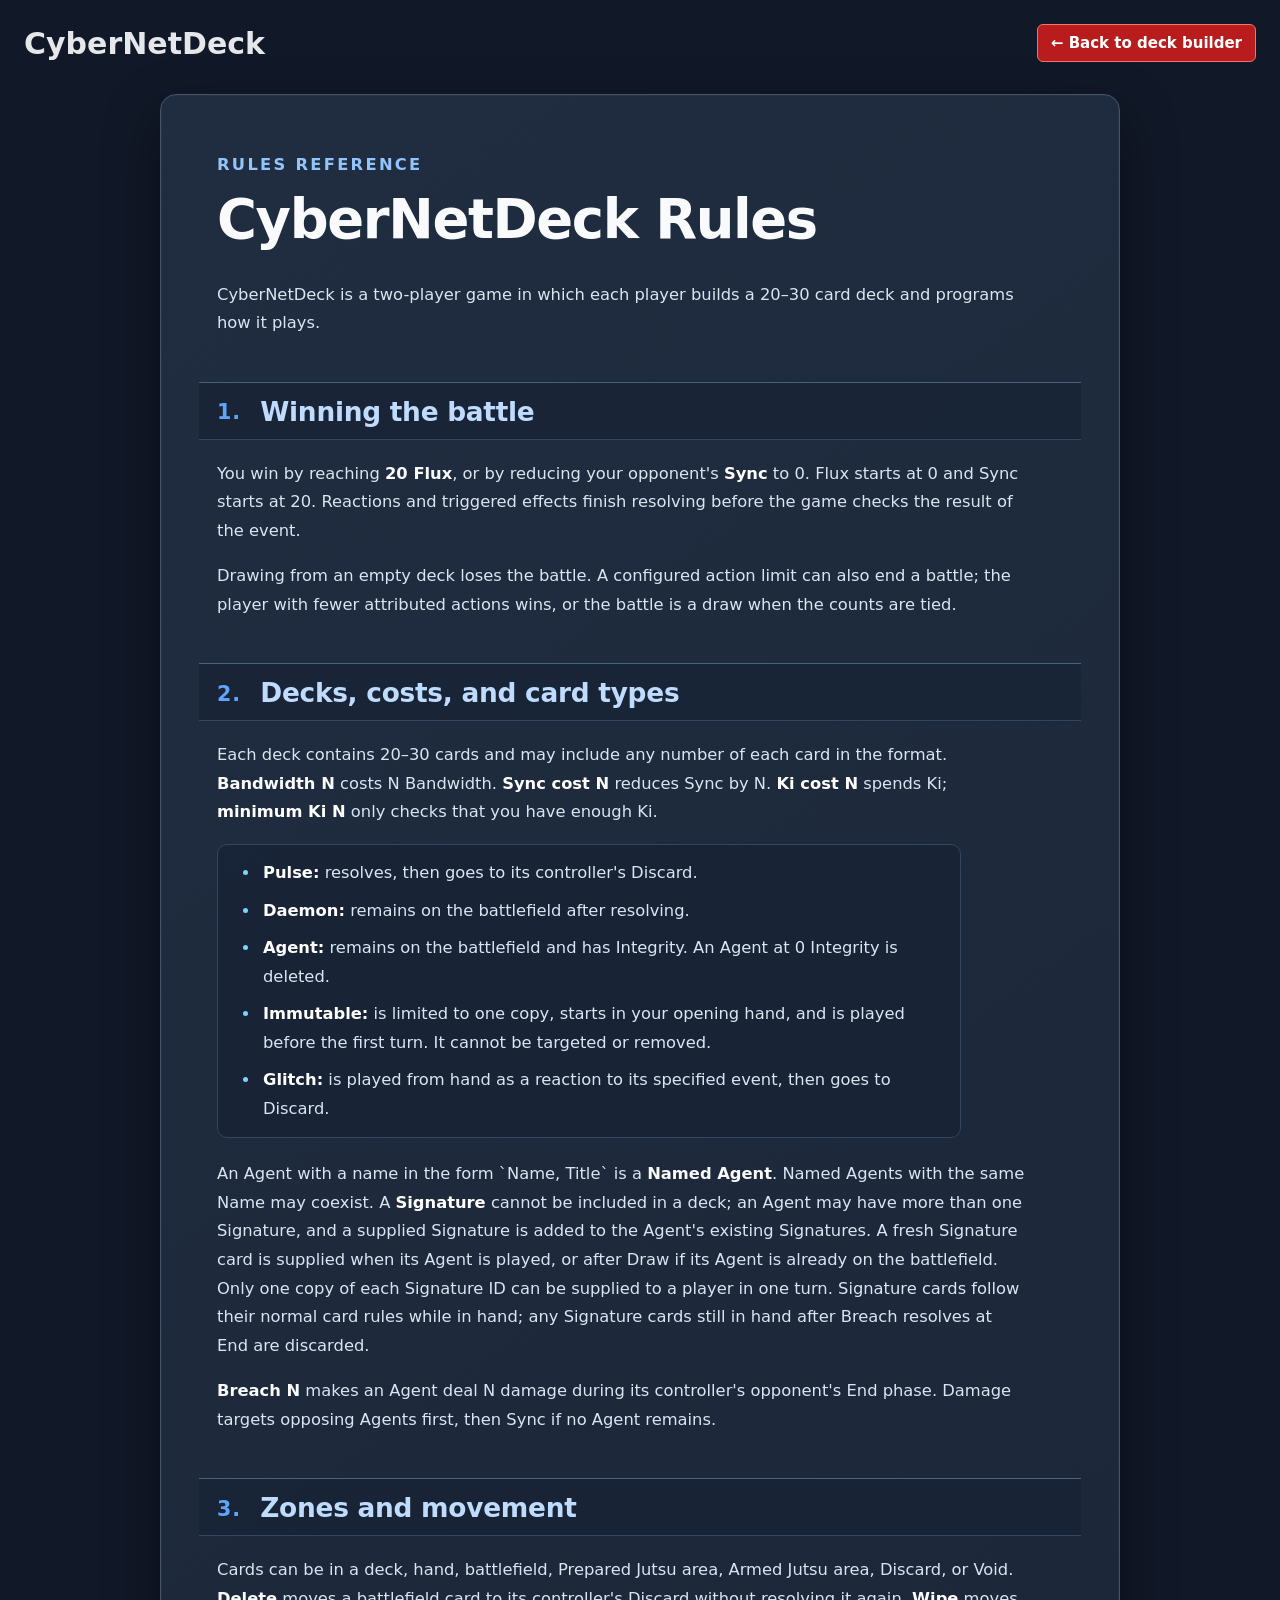
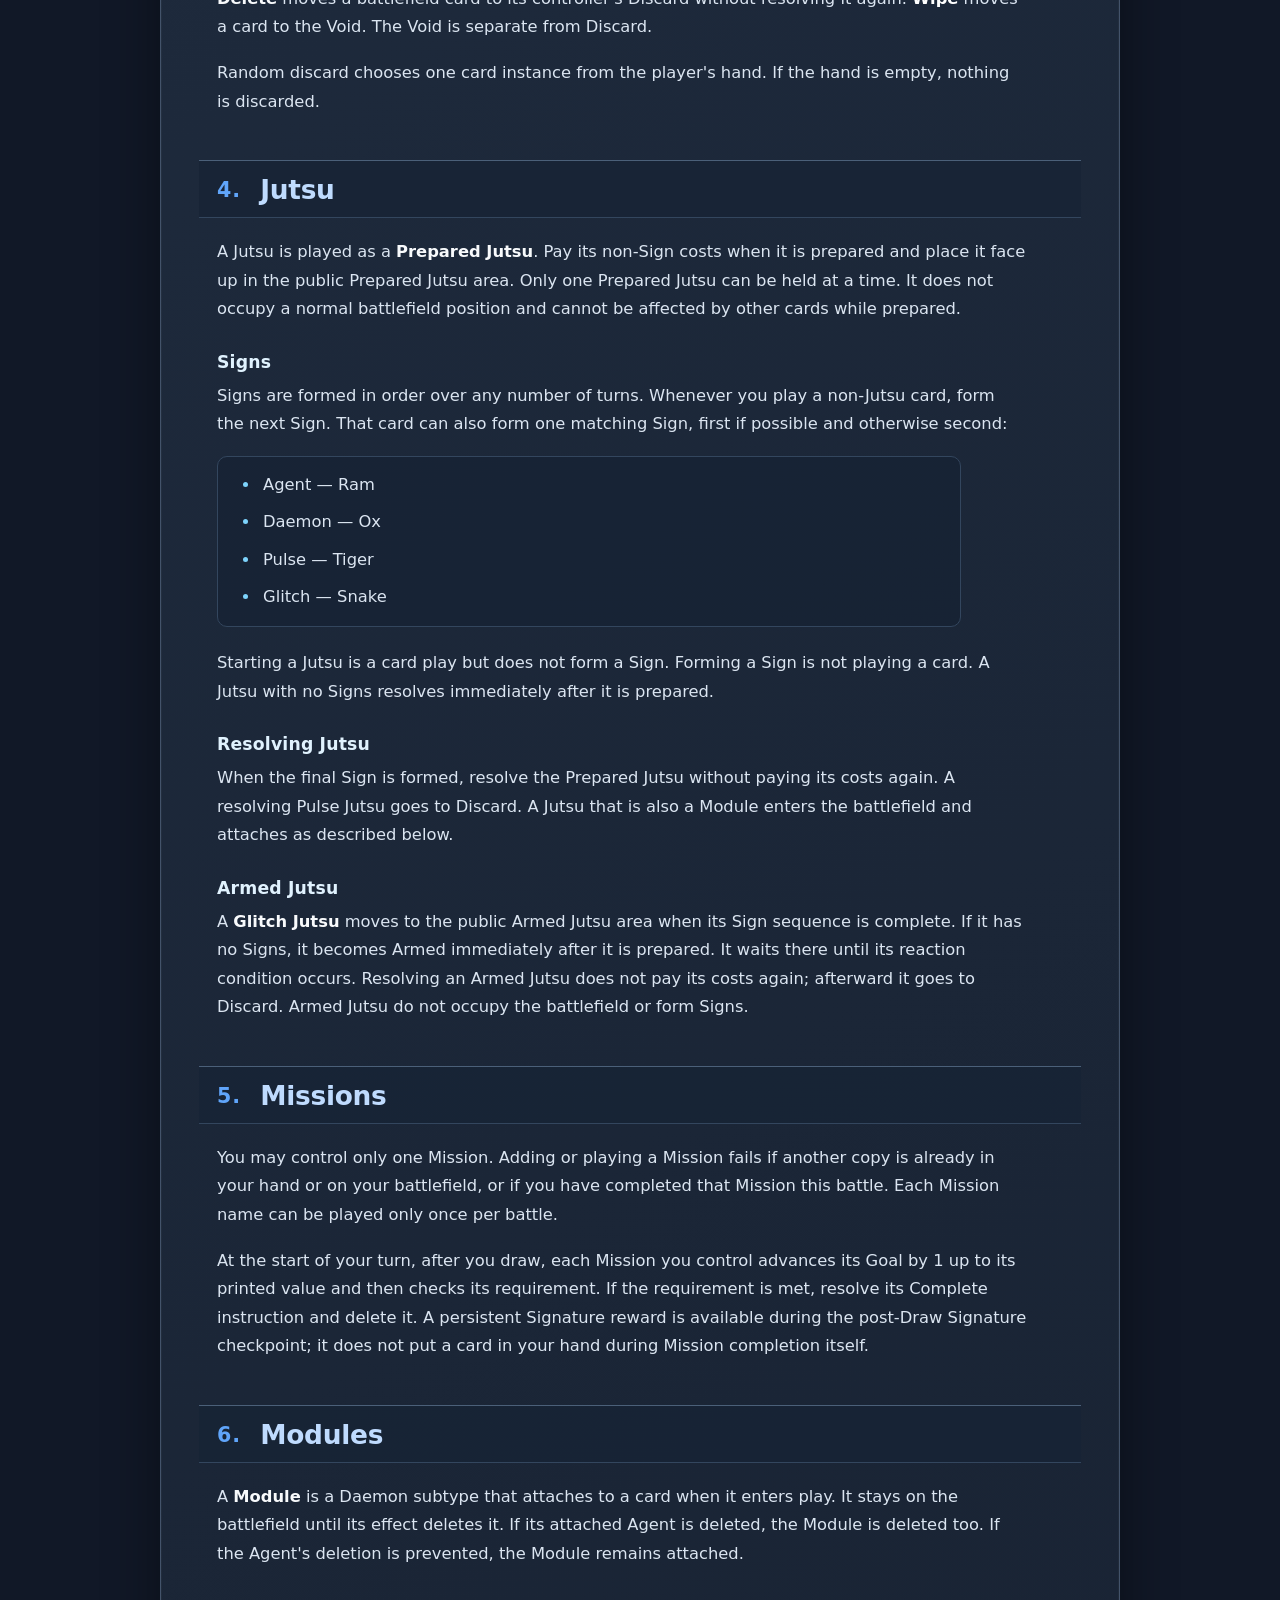
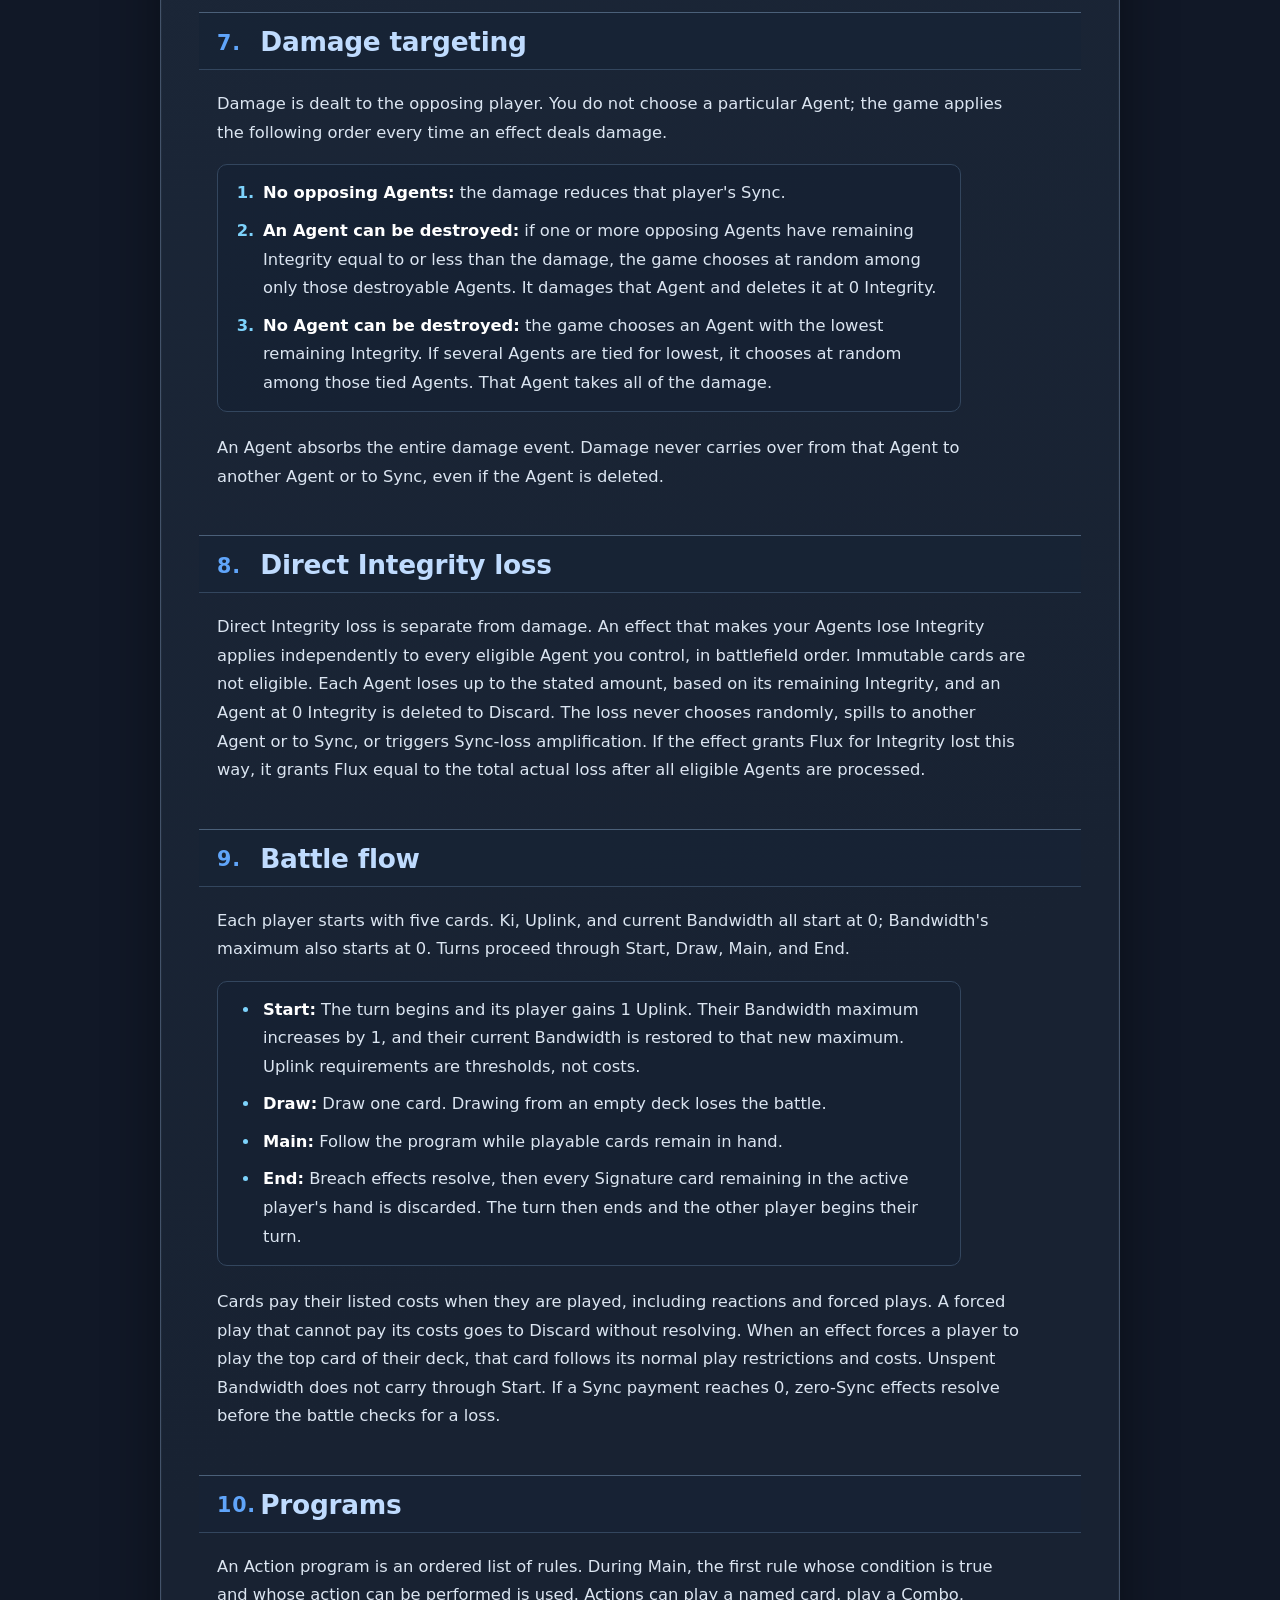
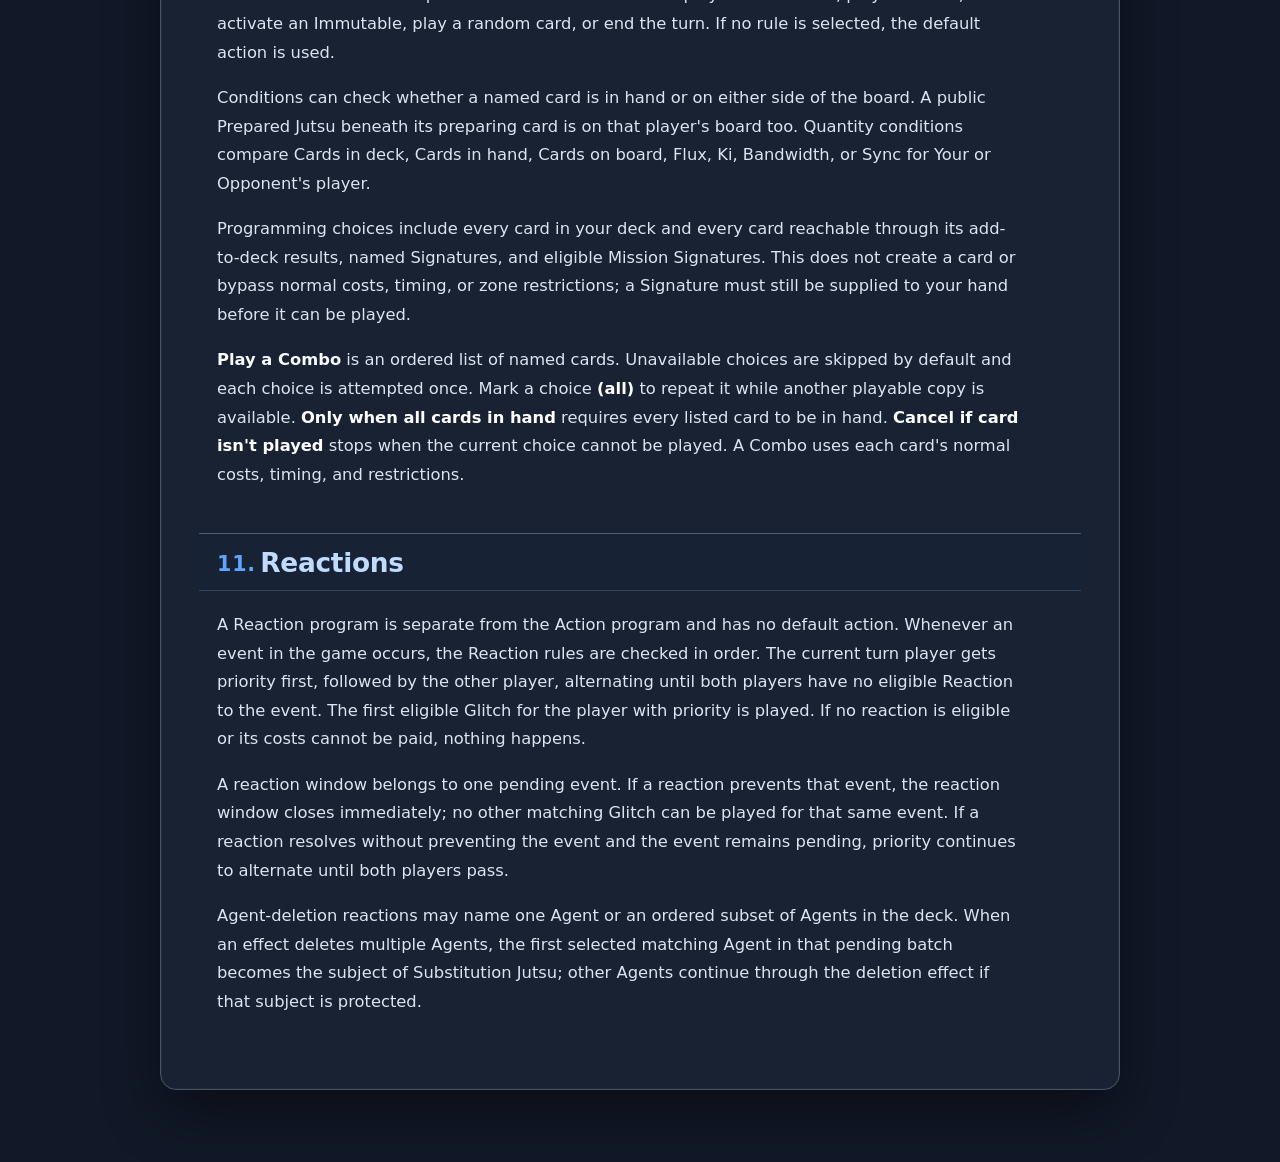
==== commit 599f8baa: "Publish Agent deletion reaction support" ====
--- a/rules.html
+++ b/rules.html
@@ -1,6 +1,6 @@
 <!doctype html>
 <html><head><meta charset="utf-8"><meta name="viewport" content="width=device-width, initial-scale=1">
-<title>Rules Reference · CyberNetDeck</title><link rel="stylesheet" href="app.css?v=10cfa397b46c"></head>
+<title>Rules Reference · CyberNetDeck</title><link rel="stylesheet" href="app.css?v=fea9e8edbebe"></head>
 <body><main>
 <header class="app-header"><h1>CyberNetDeck</h1><a class="rules-button" href="index.html">&larr; Back to deck builder</a></header>
 <article class="rules-reference"><p class="eyebrow">Rules Reference</p><h1>CyberNetDeck Rules</h1>
@@ -17,7 +17,7 @@
 <li><strong>Immutable:</strong> is limited to one copy, starts in your opening hand, and is played before the first turn. It cannot be targeted or removed.</li>
 <li><strong>Glitch:</strong> is played from hand as a reaction to its specified event, then goes to Discard.</li>
 </ul>
-<p>An Agent with a name in the form `Name, Title` is a <strong>Named Agent</strong>. Named Agents with the same Name may coexist. A <strong>Signature</strong> cannot be included in a deck; an Agent may have more than one Signature, and a supplied Signature is added to the Agent&#x27;s existing Signatures. A fresh Signature card is supplied to its controller&#x27;s hand during End and is then played normally.</p>
+<p>An Agent with a name in the form `Name, Title` is a <strong>Named Agent</strong>. Named Agents with the same Name may coexist. A <strong>Signature</strong> cannot be included in a deck; an Agent may have more than one Signature, and a supplied Signature is added to the Agent&#x27;s existing Signatures. A fresh Signature card is supplied when its Agent is played, or after Draw if its Agent is already on the battlefield. Only one copy of each Signature ID can be supplied to a player in one turn. Signature cards follow their normal card rules while in hand; any Signature cards still in hand after Breach resolves at End are discarded.</p>
 <p><strong>Breach N</strong> makes an Agent deal N damage during its controller&#x27;s opponent&#x27;s End phase. Damage targets opposing Agents first, then Sync if no Agent remains.</p>
 <h2>Zones and movement</h2>
 <p>Cards can be in a deck, hand, battlefield, Prepared Jutsu area, Armed Jutsu area, Discard, or Void. <strong>Delete</strong> moves a battlefield card to its controller&#x27;s Discard without resolving it again. <strong>Wipe</strong> moves a card to the Void. The Void is separate from Discard.</p>
@@ -39,7 +39,7 @@
 <p>A <strong>Glitch Jutsu</strong> moves to the public Armed Jutsu area when its Sign sequence is complete. If it has no Signs, it becomes Armed immediately after it is prepared. It waits there until its reaction condition occurs. Resolving an Armed Jutsu does not pay its costs again; afterward it goes to Discard. Armed Jutsu do not occupy the battlefield or form Signs.</p>
 <h2>Missions</h2>
 <p>You may control only one Mission. Adding or playing a Mission fails if another copy is already in your hand or on your battlefield, or if you have completed that Mission this battle. Each Mission name can be played only once per battle.</p>
-<p>At the start of your turn, after you draw, each Mission you control advances its Goal by 1 up to its printed value and then checks its requirement. If the requirement is met, resolve its Complete instruction and delete it. A persistent Signature reward changes future End-phase supplies; it does not put a card in your hand at that moment.</p>
+<p>At the start of your turn, after you draw, each Mission you control advances its Goal by 1 up to its printed value and then checks its requirement. If the requirement is met, resolve its Complete instruction and delete it. A persistent Signature reward is available during the post-Draw Signature checkpoint; it does not put a card in your hand during Mission completion itself.</p>
 <h2>Modules</h2>
 <p>A <strong>Module</strong> is a Daemon subtype that attaches to a card when it enters play. It stays on the battlefield until its effect deletes it. If its attached Agent is deleted, the Module is deleted too. If the Agent&#x27;s deletion is prevented, the Module remains attached.</p>
 <h2>Damage targeting</h2>
@@ -58,7 +58,7 @@
 <li><strong>Start:</strong> The turn begins and its player gains 1 Uplink. Their Bandwidth maximum increases by 1, and their current Bandwidth is restored to that new maximum. Uplink requirements are thresholds, not costs.</li>
 <li><strong>Draw:</strong> Draw one card. Drawing from an empty deck loses the battle.</li>
 <li><strong>Main:</strong> Follow the program while playable cards remain in hand.</li>
-<li><strong>End:</strong> End-phase effects resolve in their normal order. The turn then ends and the other player begins their turn.</li>
+<li><strong>End:</strong> Breach effects resolve, then every Signature card remaining in the active player&#x27;s hand is discarded. The turn then ends and the other player begins their turn.</li>
 </ul>
 <p>Cards pay their listed costs when they are played, including reactions and forced plays. A forced play that cannot pay its costs goes to Discard without resolving. When an effect forces a player to play the top card of their deck, that card follows its normal play restrictions and costs. Unspent Bandwidth does not carry through Start. If a Sync payment reaches 0, zero-Sync effects resolve before the battle checks for a loss.</p>
 <h2>Programs</h2>
@@ -68,5 +68,6 @@
 <p><strong>Play a Combo</strong> is an ordered list of named cards. Unavailable choices are skipped by default and each choice is attempted once. Mark a choice <strong>(all)</strong> to repeat it while another playable copy is available. <strong>Only when all cards in hand</strong> requires every listed card to be in hand. <strong>Cancel if card isn&#x27;t played</strong> stops when the current choice cannot be played. A Combo uses each card&#x27;s normal costs, timing, and restrictions.</p>
 <h2>Reactions</h2>
 <p>A Reaction program is separate from the Action program and has no default action. Whenever an event in the game occurs, the Reaction rules are checked in order. The current turn player gets priority first, followed by the other player, alternating until both players have no eligible Reaction to the event. The first eligible Glitch for the player with priority is played. If no reaction is eligible or its costs cannot be paid, nothing happens.</p>
-<p>A reaction window belongs to one pending event. If a reaction prevents that event, the reaction window closes immediately; no other matching Glitch can be played for that same event. If a reaction resolves without preventing the event and the event remains pending, priority continues to alternate until both players pass.</p></article>
+<p>A reaction window belongs to one pending event. If a reaction prevents that event, the reaction window closes immediately; no other matching Glitch can be played for that same event. If a reaction resolves without preventing the event and the event remains pending, priority continues to alternate until both players pass.</p>
+<p>Agent-deletion reactions may name one Agent or an ordered subset of Agents in the deck. When an effect deletes multiple Agents, the first selected matching Agent in that pending batch becomes the subject of Substitution Jutsu; other Agents continue through the deletion effect if that subject is protected.</p></article>
 </main></body></html>
--- a/app.css
+++ b/app.css
@@ -1,5 +1,7 @@
 *{box-sizing:border-box}body{margin:0;background:#111827;color:#e5e7eb;font:15px system-ui,sans-serif;overflow-x:hidden}
 main{max-width:1500px;margin:auto;padding:24px}.sub,small,.field-hint{color:#aab5c5}[hidden]{display:none!important}.app-header{display:flex;align-items:center;justify-content:space-between;gap:12px;margin-bottom:18px}.app-header h1{margin:0}.header-actions{display:flex;align-items:center;gap:8px}.header-actions .header-tournament{background:#2563eb;border-color:#3b82f6}.setup-panel{max-width:620px;margin:9vh auto 0;background:#1f2937;border:1px solid #374151;border-radius:10px;padding:24px}.setup-panel h2{margin:0 0 8px}.workflow{display:grid;grid-template-columns:repeat(4,1fr);gap:8px;margin-bottom:14px}.workflow button{display:flex;align-items:center;justify-content:center;gap:8px;border:1px solid #374151;background:#1f2937;color:#94a3b8;margin:0;padding:10px}.workflow button.active{border-color:#60a5fa;background:#172554;color:#dbeafe}.workflow button.complete{border-color:#4ade80;color:#bbf7d0}.workflow button:disabled{opacity:.45;cursor:not-allowed}.workflow span{display:grid;place-items:center;width:22px;height:22px;border:1px solid currentColor;border-radius:50%;font-size:11px}.status{background:#1f2937;border:1px solid #374151;border-radius:7px;padding:10px 12px;margin:0 0 14px;color:#dbeafe}.view-grid{display:grid;grid-template-columns:minmax(0,1fr) 320px;gap:18px;align-items:start}.primary-panel,.context-panel{background:#1f2937;border:1px solid #374151;border-radius:8px;padding:18px}.context-panel{position:sticky;top:14px}.section-heading,.subsection-heading{display:flex;justify-content:space-between;align-items:flex-start;gap:14px}.subsection-heading{margin-top:24px}.section-heading h2,.subsection-heading h3,.context-panel h2,.context-panel h3{margin:0 0 8px}.eyebrow{color:#93c5fd;text-transform:uppercase;letter-spacing:.08em;font-size:11px;font-weight:700;margin:0 0 5px}.identity-grid,.program-grid{display:grid;grid-template-columns:repeat(2,minmax(0,1fr));gap:12px}.identity-grid{margin-top:18px}label{display:block;margin:10px 0;color:#d1d5db}input,select,button{font:inherit;border-radius:5px;padding:8px;border:1px solid #4b5563;background:#111827;color:#f9fafb;width:100%}button{cursor:pointer;background:#334155;width:auto;margin:3px}button:disabled{opacity:.45;cursor:not-allowed}.primary{background:#2563eb;width:100%;margin:16px 0 0}.card-gallery{display:grid;grid-template-columns:repeat(auto-fit,minmax(200px,1fr));gap:10px;margin-top:10px}.builder-card{display:flex;flex-direction:column;justify-content:space-between;gap:8px;background:#111827;border:1px solid #4b5563;border-radius:7px;padding:10px}.builder-card h4{margin:0;color:#93c5fd}.builder-card p{font-size:13px;line-height:1.35;margin:0;color:#cbd5e1;flex:1}.builder-card .card-meta{font-size:12px;color:#aab5c5}.add-card{width:100%;margin:0}.deck-validity{margin:12px 0 2px;color:#fbbf24}.deck-validity.valid,.deck-preview-summary.valid{color:#86efac}.deck-preview{display:grid;gap:8px;margin:14px 0}.preview-card{display:flex;align-items:center;justify-content:space-between;gap:8px;background:#111827;border:1px solid #4b5563;border-radius:6px;padding:8px}.preview-meta{min-width:0}.preview-meta strong,.preview-meta small{display:block}.preview-meta strong{color:#dbeafe}.preview-meta small{white-space:nowrap;overflow:hidden;text-overflow:ellipsis}.preview-controls{display:flex;align-items:center;gap:4px;flex-shrink:0}.quantity-button{width:28px;height:28px;padding:0;margin:0}.quantity-value{min-width:28px;text-align:center}.deck-preview-summary{color:#fbbf24;margin:0}.format-note{border-top:1px solid #374151;margin-top:18px;padding-top:12px;display:grid;gap:4px;color:#aab5c5;font-size:13px}.format-note strong{color:#dbeafe}.rule-sentence{background:#172554;border:1px solid #3b82f6;border-radius:6px;color:#dbeafe;line-height:1.4;padding:10px;margin:16px 0}.rule-actions{display:flex;gap:6px;flex-wrap:wrap}.rule-actions button{flex:1}.rules-list{display:grid;gap:6px;padding-left:0;list-style:none;margin:8px 0 18px}.rules-list li{display:flex;align-items:flex-start;gap:8px;background:#111827;border:1px solid #374151;border-radius:6px;padding:9px;cursor:pointer}.rules-list li.selected{border-color:#60a5fa;box-shadow:0 0 0 1px #2563eb}.rule-priority{display:grid;place-items:center;min-width:24px;height:24px;background:#334155;border-radius:50%;color:#bfdbfe;font-size:12px}.rule-copy strong,.rule-copy small{display:block}.rule-copy strong{font-weight:500;line-height:1.35}.rule-copy small{margin-top:3px}.simulation-settings{border-top:1px solid #374151;margin-top:18px;padding-top:10px}.simulation-settings h3{margin:0}.compact-context{font-size:13px}.compact-deck{border-bottom:1px solid #374151;padding:10px 0}.compact-deck:last-child{border-bottom:0}.compact-deck h3{color:#bfdbfe;font-size:15px}.compact-deck p{margin:6px 0;line-height:1.45}.compact-program{color:#aab5c5}.compact-program strong{color:#dbeafe}.empty-state{color:#aab5c5;font-style:italic}.table-scroll{overflow-x:auto}table{width:100%;border-collapse:collapse}th,td{text-align:left;padding:10px;border-bottom:1px solid #374151}tbody tr{cursor:pointer}tbody tr:hover{background:#172554}progress{width:100%;height:18px;margin:8px 0 16px}.page{display:flex;flex-wrap:wrap;align-items:center;gap:4px;margin:10px 0}.page button{margin:0;min-width:36px}.page .current{background:#2563eb;border-color:#60a5fa;font-weight:700}.page-label{width:100%;color:#aab5c5;margin-bottom:3px}.log-panel pre{min-height:420px;max-height:calc(100vh - 250px);overflow:auto;white-space:pre-wrap;word-break:break-word;background:#111827;border-radius:5px;padding:14px;margin:0;line-height:1.55}@media(max-width:900px){.view-grid{grid-template-columns:1fr}.context-panel{position:static}}@media(max-width:600px){main{padding:14px}.app-header{align-items:flex-start;flex-direction:column}.workflow{grid-template-columns:repeat(2,1fr)}.identity-grid,.program-grid{grid-template-columns:1fr}.card-gallery{grid-template-columns:1fr}.section-heading button{flex-shrink:0}}.card-gallery{grid-template-columns:repeat(auto-fit,minmax(220px,1fr));gap:16px}.builder-card{position:relative;display:flex;flex-direction:column;gap:8px;min-height:378px;padding:8px;border:7px solid #c8b38a;border-radius:12px;background:linear-gradient(135deg,#e2d3ad,#7d6b49 48%,#ded0a9);box-shadow:0 8px 18px #0008,0 0 0 2px #281f18 inset;color:#17120f;overflow:hidden}.builder-card::before{content:"";position:absolute;inset:0;border:2px solid #f6ecd1;border-radius:4px;pointer-events:none}.card-titlebar,.card-typebar,.card-footer{position:relative;display:flex;justify-content:space-between;align-items:center;gap:8px;border:1px solid #5b4a2d;border-radius:3px;background:linear-gradient(#f9f0d5,#cbb784);box-shadow:inset 0 0 0 1px #fff8;padding:5px 7px}.card-titlebar h4{margin:0;color:#17120f;font-family:Georgia,serif;font-size:16px}.card-mana,.card-vp{display:grid;place-items:center;min-width:26px;height:26px;border-radius:50%;background:#3b72a8;color:#fff;font-weight:800;font-size:12px;border:1px solid #142e4b}.card-art-frame{position:relative;aspect-ratio:1.42;overflow:hidden;border:2px solid #382d20;background:#172554}.card-art-frame img{width:100%;height:100%;display:block;object-fit:cover}.card-typebar{font-size:12px;font-weight:700;letter-spacing:.04em}.card-rules{position:relative;flex:1;border:1px solid #5b4a2d;background:linear-gradient(#f8edcf,#d8c79e);padding:8px;font-family:Georgia,serif;font-size:13px;line-height:1.42}.card-rules p{margin:0;color:#241b14}.card-rules .card-keyword{margin:0 0 7px;color:#241b14}.card-flavor{display:block;margin-top:7px;color:#655842;font-size:11px;font-style:italic}.card-footer{margin-top:auto;background:linear-gradient(#e5d3a8,#ab9163)}.card-count{font-size:12px;font-weight:700;color:#3d321f}.add-card{position:relative;width:auto;margin:0;padding:6px 9px;background:#3d6f45;border-color:#19361f;color:#fff;font-weight:700}.add-card:hover{background:#2d5834}.card-selection{display:grid;gap:7px}.card-selection .builder-card{min-height:0}.card-selection .card-rules{flex:0}.card-choice{display:flex;align-items:center;justify-content:space-between;gap:8px;padding:2px 3px}.card-choice .card-count{color:#cbd5e1;font-weight:600}.card-choice .add-card{background:#2563eb;border-color:#60a5fa}.card-choice .add-card:hover{background:#1d4ed8}.win-rate-up{color:#86efac;font-weight:700}.win-rate-down{color:#fca5a5;font-weight:700}.win-rate-change{font-size:13px;font-weight:600}html[data-card-style="neon-terminal"] .builder-card{border-color:#00f5ff;background:linear-gradient(135deg,#0a1221,#17102f);box-shadow:0 0 12px #00f5ff88,0 0 24px #ff3fd488}html[data-card-style="neon-terminal"] .card-titlebar,html[data-card-style="neon-terminal"] .card-rules{background:#091321;border-color:#00f5ff;color:#dffcff;font-family:ui-monospace,monospace}html[data-card-style="neon-terminal"] .card-titlebar h4,html[data-card-style="neon-terminal"] .card-rules p{color:#dffcff}html[data-card-style="neon-terminal"] .card-art-frame{border-color:#ff3fd4}html[data-card-style="holographic-glass"] .builder-card{border-color:#8df5ff;background:linear-gradient(135deg,#77e5ff55,#a67cff55,#ffffff22);box-shadow:0 0 20px #8df5ff99;backdrop-filter:blur(4px)}html[data-card-style="holographic-glass"] .card-titlebar,html[data-card-style="holographic-glass"] .card-rules{background:#d7ffffaa;border-color:#e7baff;color:#17213a}html[data-card-style="holographic-glass"] .card-titlebar h4,html[data-card-style="holographic-glass"] .card-rules p{color:#17213a}html[data-card-style="circuit-board"] .builder-card{border-color:#7bff76;background:#10251b;background-image:linear-gradient(90deg,#53ff7a22 1px,transparent 1px),linear-gradient(#53ff7a22 1px,transparent 1px);background-size:14px 14px;box-shadow:0 0 0 2px #0a160d inset}html[data-card-style="circuit-board"] .card-titlebar,html[data-card-style="circuit-board"] .card-rules{background:#152c1d;border-color:#dca94a;color:#eaffdf;font-family:ui-monospace,monospace}html[data-card-style="circuit-board"] .card-titlebar h4,html[data-card-style="circuit-board"] .card-rules p{color:#eaffdf}html[data-card-style="night-city"] .builder-card{border-color:#ff3eae;background:linear-gradient(145deg,#21133f,#07152e 55%,#f8e74d33);box-shadow:0 0 16px #ff3eae88}html[data-card-style="night-city"] .card-titlebar,html[data-card-style="night-city"] .card-rules{background:#170c31;border-color:#f8e74d;color:#fff2c9}html[data-card-style="night-city"] .card-titlebar h4,html[data-card-style="night-city"] .card-rules p{color:#fff2c9}html[data-card-style="corporate-firewall"] .builder-card{border-color:#b9c5d1;background:linear-gradient(145deg,#111923,#27394b);box-shadow:0 0 0 2px #050a10 inset}html[data-card-style="corporate-firewall"] .card-titlebar,html[data-card-style="corporate-firewall"] .card-rules{background:#d8e0e8;border-color:#8d9aa8;color:#14202c;font-family:ui-monospace,monospace}html[data-card-style="corporate-firewall"] .card-titlebar h4,html[data-card-style="corporate-firewall"] .card-rules p{color:#14202c}html[data-card-style="corporate-firewall"] .card-art-frame{border-color:#e03f4f}html[data-card-style="holographic-glass"] .builder-card{border:2px solid #b9f4f766;background:linear-gradient(135deg,#77e5ff45,#a67cff42,#ffffff18);box-shadow:0 10px 24px #17375655,0 0 0 1px #ffffff22 inset;backdrop-filter:blur(6px)}html[data-card-style="holographic-glass"] .builder-card::before{border-color:#ffffff38}html[data-card-style="holographic-glass"] .card-titlebar,html[data-card-style="holographic-glass"] .card-rules,html[data-card-style="holographic-glass"] .card-typebar,html[data-card-style="holographic-glass"] .card-footer{background:#e7faff8c;border-color:#dcecff88;box-shadow:inset 0 1px #ffffff66;color:#17213a}html[data-card-style="holographic-glass"] .card-titlebar h4,html[data-card-style="holographic-glass"] .card-rules p{color:#17213a}html[data-card-style="holographic-glass"] .card-art-frame{border-color:#e7faff99}.view-grid>*{min-width:0}.card-gallery{grid-template-columns:repeat(3,minmax(0,1fr));align-items:start}.card-selection{min-width:0;grid-template-rows:362px auto}.card-selection .builder-card{width:100%;min-width:0;height:362px;min-height:362px}.card-selection .card-art-frame{height:164px;min-height:164px;aspect-ratio:auto;flex:0 0 164px}.card-selection .card-choice{min-width:0;min-height:38px}.card-choice .card-count{min-width:0;overflow:hidden;text-overflow:ellipsis;white-space:nowrap}@media(max-width:1100px){.card-gallery{grid-template-columns:repeat(2,minmax(0,1fr))}}@media(max-width:600px){.card-gallery{grid-template-columns:1fr}}.card-selection .builder-card.dense-card{height:640px;min-height:640px}.card-titlebar h4{flex:1;min-width:0;white-space:nowrap;overflow:visible;text-overflow:clip}.card-selection{grid-template-rows:auto auto}.card-selection .builder-card{height:480px;min-height:480px;justify-content:flex-start}.card-selection .card-art-frame{height:auto;min-height:0;aspect-ratio:1.42;flex:0 0 auto}.card-selection .card-typebar{margin-top:-8px;justify-content:flex-start}.card-selection .card-rules{flex:1 1 auto;min-height:0;margin-bottom:8px}.builder-card.dense-card .card-rules{font-size:11px;line-height:1.22;padding:6px}.builder-card.dense-card .card-keyword{margin-bottom:4px}.view-grid{min-width:0}.context-panel{min-width:0}.deck-preview{min-width:0;max-width:100%}.preview-card{min-width:0;width:100%;max-width:100%;overflow:hidden}.preview-meta{flex:1 1 auto;min-width:0;overflow:hidden}.preview-card>span{flex:0 0 auto;max-width:40%;overflow:hidden;text-overflow:ellipsis;white-space:nowrap}.rule-preview-label{margin:16px 0 -8px;text-transform:uppercase;letter-spacing:.08em;font-size:11px}.program-submit-actions{display:flex;gap:8px;margin-top:16px}.program-submit-actions button{flex:1;margin:0}.program-submit-actions .primary{width:auto;margin:0}.discord-export{background:#5865f2;border-color:#7983f5;color:#fff}.discord-export:hover{background:#4752c4}.rules-list li{touch-action:none;user-select:none}.rules-list li.dragging{opacity:.55;border-color:#60a5fa}.rules-list li.drag-over{border-color:#4ade80;box-shadow:0 0 0 1px #16a34a}.rules-list li.editing{border-color:#fbbf24;box-shadow:0 0 0 1px #d97706}.rule-copy{flex:1;min-width:0}.delete-rule{width:28px;height:28px;padding:0;margin:0;flex:0 0 28px;border-color:#7f1d1d;background:#450a0a;color:#fecaca;font-weight:700}.delete-rule:hover{background:#7f1d1d}.rule-actions #cancel-rule-edit{background:#475569}.log-controls{margin:12px 0}.log-summary,.log-nav{display:flex;align-items:center;gap:6px}.log-summary{color:#aab5c5;margin-bottom:8px}.log-summary strong{color:#e5e7eb}.log-summary button,.log-nav button{margin:0}.log-nav{justify-content:space-between}.log-nav .primary{width:auto;margin:0}.log-nav .next-turn{margin-left:auto!important}.scenario-program-details{margin-top:16px;border-top:1px solid #374151;padding-top:14px}.scenario-program-details h3,.scenario-program-details h4{margin:0 0 8px}.scenario-program-details h4{color:#aab5c5;font-size:.9rem}.scenario-program-details ol{margin:0 0 12px;padding-left:24px}.scenario-program-details li{margin:5px 0}.scenario-card-nav{display:flex;align-items:center;justify-content:space-between;gap:10px;margin-top:16px}.scenario-card-nav button{width:auto;min-width:76px;margin:0}.scenario-card-nav span{color:#aab5c5;font-size:13px;text-align:center}.scenario-focus-card{display:grid;justify-items:center;gap:8px;margin-top:18px}.scenario-focus-card .eyebrow{margin:0}.scenario-focus-card .builder-card{width:min(100%,360px)}@media(max-width:600px){.scenario-card-nav button{min-width:68px}}.default-action{border-top:1px solid #374151;margin-top:18px;padding-top:12px}.default-action h3{margin:0}.default-action .row{display:flex;align-items:end;gap:10px}.default-action label{flex:1}.default-action #configure-random-cards{align-self:end;height:39px;margin:0}.random-card-picker{display:grid;grid-template-columns:repeat(auto-fit,minmax(220px,1fr));gap:14px;margin-top:18px}.random-card-toggle{appearance:none;width:100%;margin:0;text-align:left;cursor:pointer}.random-card-toggle.deactivated{filter:grayscale(.75);opacity:.52}.random-card-toggle.deactivated .builder-card{box-shadow:none}.random-card-toggle .builder-card{height:auto;min-height:0}.random-card-toggle .card-art-frame{height:154px;aspect-ratio:auto}@media(max-width:600px){.default-action .row{display:grid;align-items:stretch}.default-action .row button{width:100%;margin:0}}.default-action .row{display:grid;grid-template-columns:minmax(0,1fr) auto;align-items:end;gap:10px}.default-action .row label{margin:10px 0 0}.default-action #configure-random-cards{align-self:auto;height:39px;margin:0 0 1px}@media(max-width:600px){.default-action .row{grid-template-columns:1fr}.default-action #configure-random-cards{width:100%;margin:0}}.simulation-status{margin:12px 0;padding:10px 12px;border:1px solid #ef4444;border-radius:8px;background:#450a0a;color:#fecaca;font-weight:700;white-space:pre-wrap}
+.reaction-agent-picker{flex:1 1 100%;width:100%}.reaction-agent-picker .combo-card-list{grid-template-columns:repeat(auto-fit,minmax(180px,1fr))}.reaction-agent-picker .combo-card-option .builder-card{height:300px;min-height:300px}
+
 .resource-view-link{cursor:help}.resources-view-popover{width:min(270px,calc(100vw - 24px))}.resource-list{display:grid;gap:0}.resource-row{display:flex;justify-content:space-between;gap:20px;padding:6px 0;border-bottom:1px solid #374151;color:#cbd5e1}.resource-row:last-child{border-bottom:0}.resource-row strong{color:#f8fafc}
  .hand-view-row{display:block;margin:4px 0 8px}.hand-view-trigger{width:auto;margin:0;padding:5px 10px;background:#172554;border-color:#60a5fa;color:#dbeafe;font-size:13px;font-weight:800}.hand-view-trigger:hover,.hand-view-trigger:focus-visible{background:#1d4ed8;color:#fff}.deck-count{color:#bfdbfe;font-weight:700;cursor:help}.deck-count:focus-visible{outline:2px solid #93c5fd;outline-offset:2px}.hand-view-popover{position:fixed;z-index:40;width:min(1020px,calc(100vw - 24px));max-height:calc(100vh - 24px);overflow:auto;padding:12px;background:#111827;border:1px solid #60a5fa;border-radius:10px;box-shadow:0 18px 50px #000c}.hand-popover-heading{display:flex;align-items:baseline;justify-content:space-between;gap:12px;margin-bottom:10px;color:#f8fafc}.hand-popover-heading strong{font-size:16px}.hand-popover-heading span{color:#aab5c5;font-size:12px}.hand-grid{display:grid;grid-template-columns:repeat(10,minmax(0,1fr));gap:8px}.hand-card-face{min-width:0!important;min-height:0!important;height:auto!important;padding:4px!important;border-width:3px!important;border-radius:7px!important;gap:4px!important}.hand-card-face .card-titlebar,.hand-card-face .card-typebar,.hand-card-face .card-footer{padding:3px 4px;gap:3px}.hand-card-face .card-titlebar h4{min-width:0;overflow:hidden;text-overflow:ellipsis;white-space:nowrap;font-size:10px}.hand-card-face .card-mana,.hand-card-face .card-vp{min-width:16px;width:16px;height:16px;font-size:8px}.hand-card-face .card-art-frame{min-height:0;height:auto;aspect-ratio:1.42}.hand-card-face .card-typebar{font-size:8px;line-height:1.1}.hand-card-face .card-rules{min-height:0;max-height:52px;overflow:hidden;padding:4px;font-size:8px;line-height:1.1}.hand-card-face .card-flavor{margin-top:3px;font-size:7px}.hand-card-face .card-footer{display:none}.hand-card-wrap{position:relative;min-width:0}.hand-card-count{position:absolute;z-index:2;top:50%;left:50%;display:grid;place-items:center;width:34px;height:34px;transform:translate(-50%,-50%);border:3px solid #fff;border-radius:50%;background:#0f172add;color:#fff;text-shadow:0 1px 2px #000;font-size:14px;font-weight:900;box-shadow:0 3px 10px #000b;pointer-events:none}.hand-view-popover .hand-card-face{box-shadow:0 5px 12px #0009}@media(max-width:900px){.hand-grid{grid-template-columns:repeat(6,minmax(0,1fr))}}@media(max-width:600px){.hand-view-popover{padding:8px}.hand-grid{grid-template-columns:repeat(4,minmax(0,1fr));gap:5px}.hand-card-face .card-titlebar h4{font-size:8px}.hand-card-face .card-typebar{font-size:7px}.hand-card-face .card-rules{font-size:7px;max-height:42px;padding:3px}.hand-card-count{width:28px;height:28px;font-size:12px;border-width:2px}}@media(max-width:400px){.hand-grid{grid-template-columns:repeat(3,minmax(0,1fr))}}
 .turn-zone-bar{display:inline;margin:0;color:#cbd5e1;font-weight:700;white-space:normal}.turn-zone-bar .log-card-reference{white-space:nowrap}
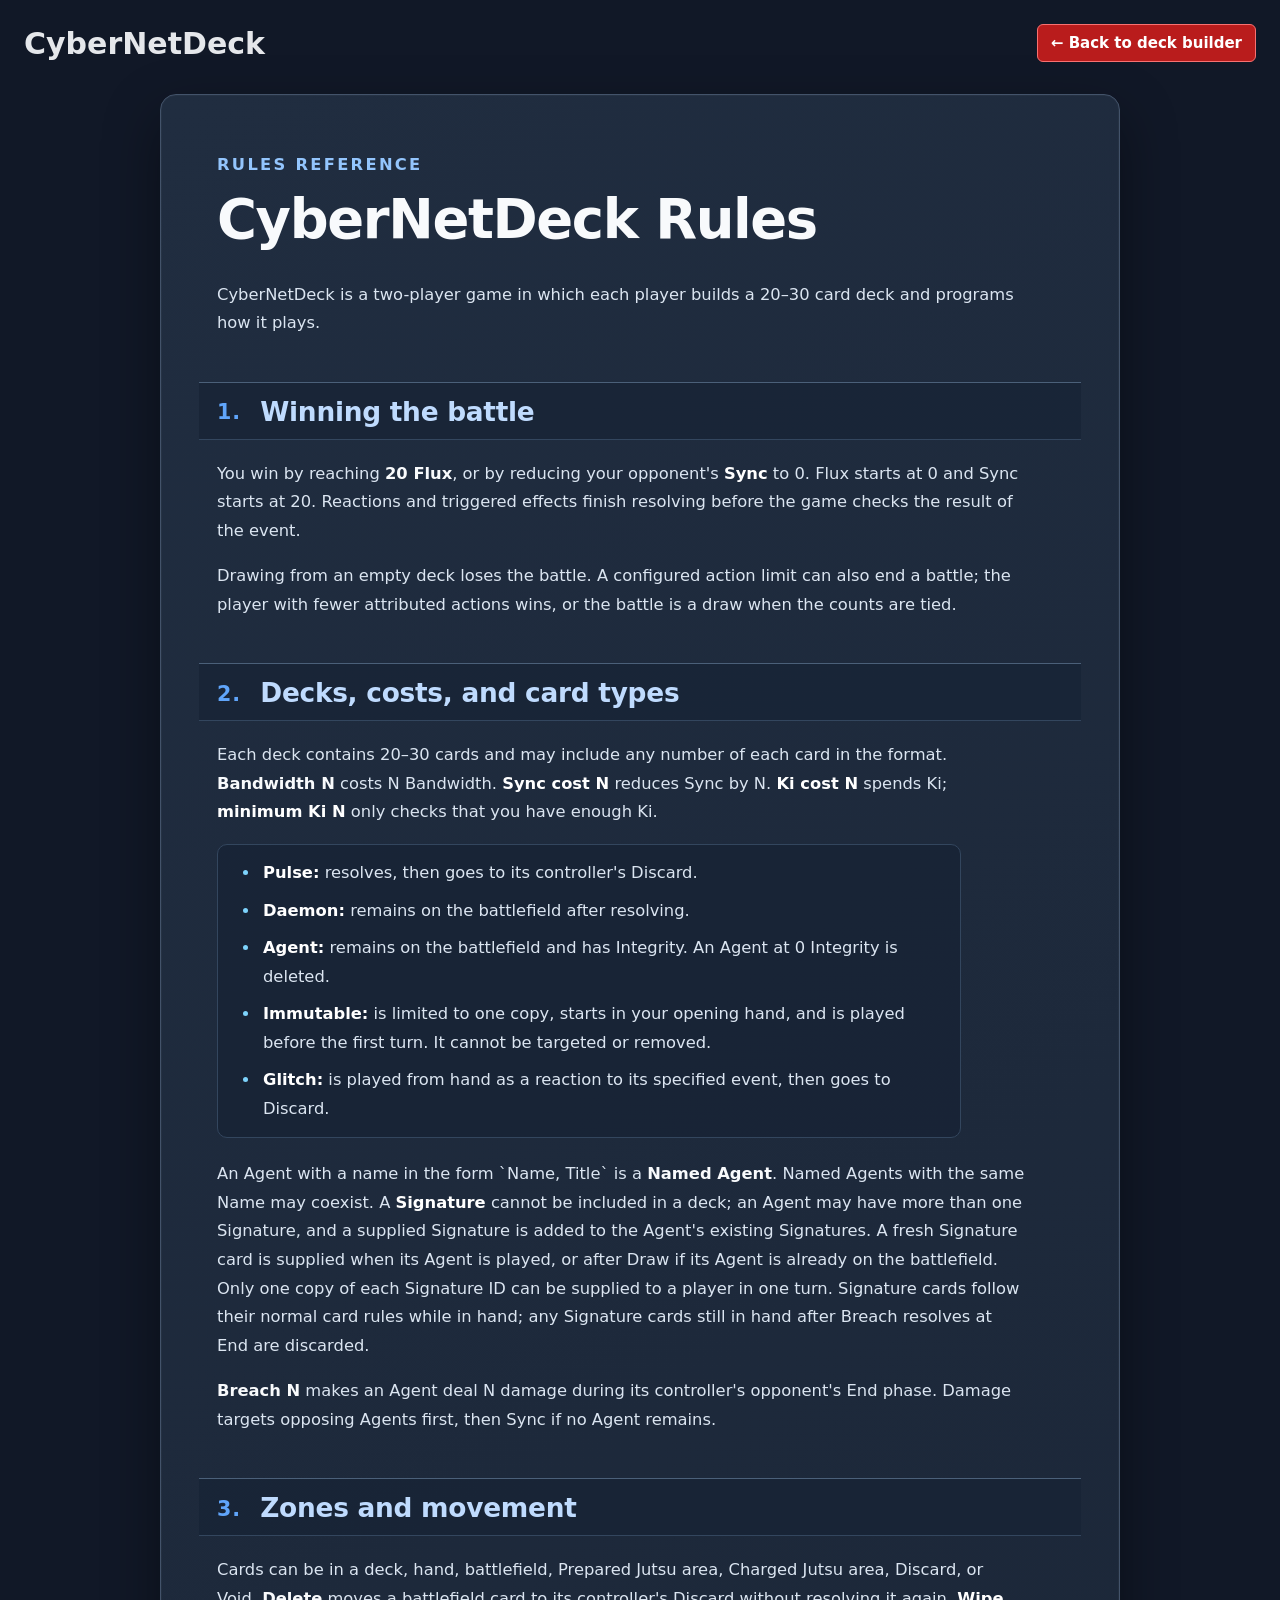
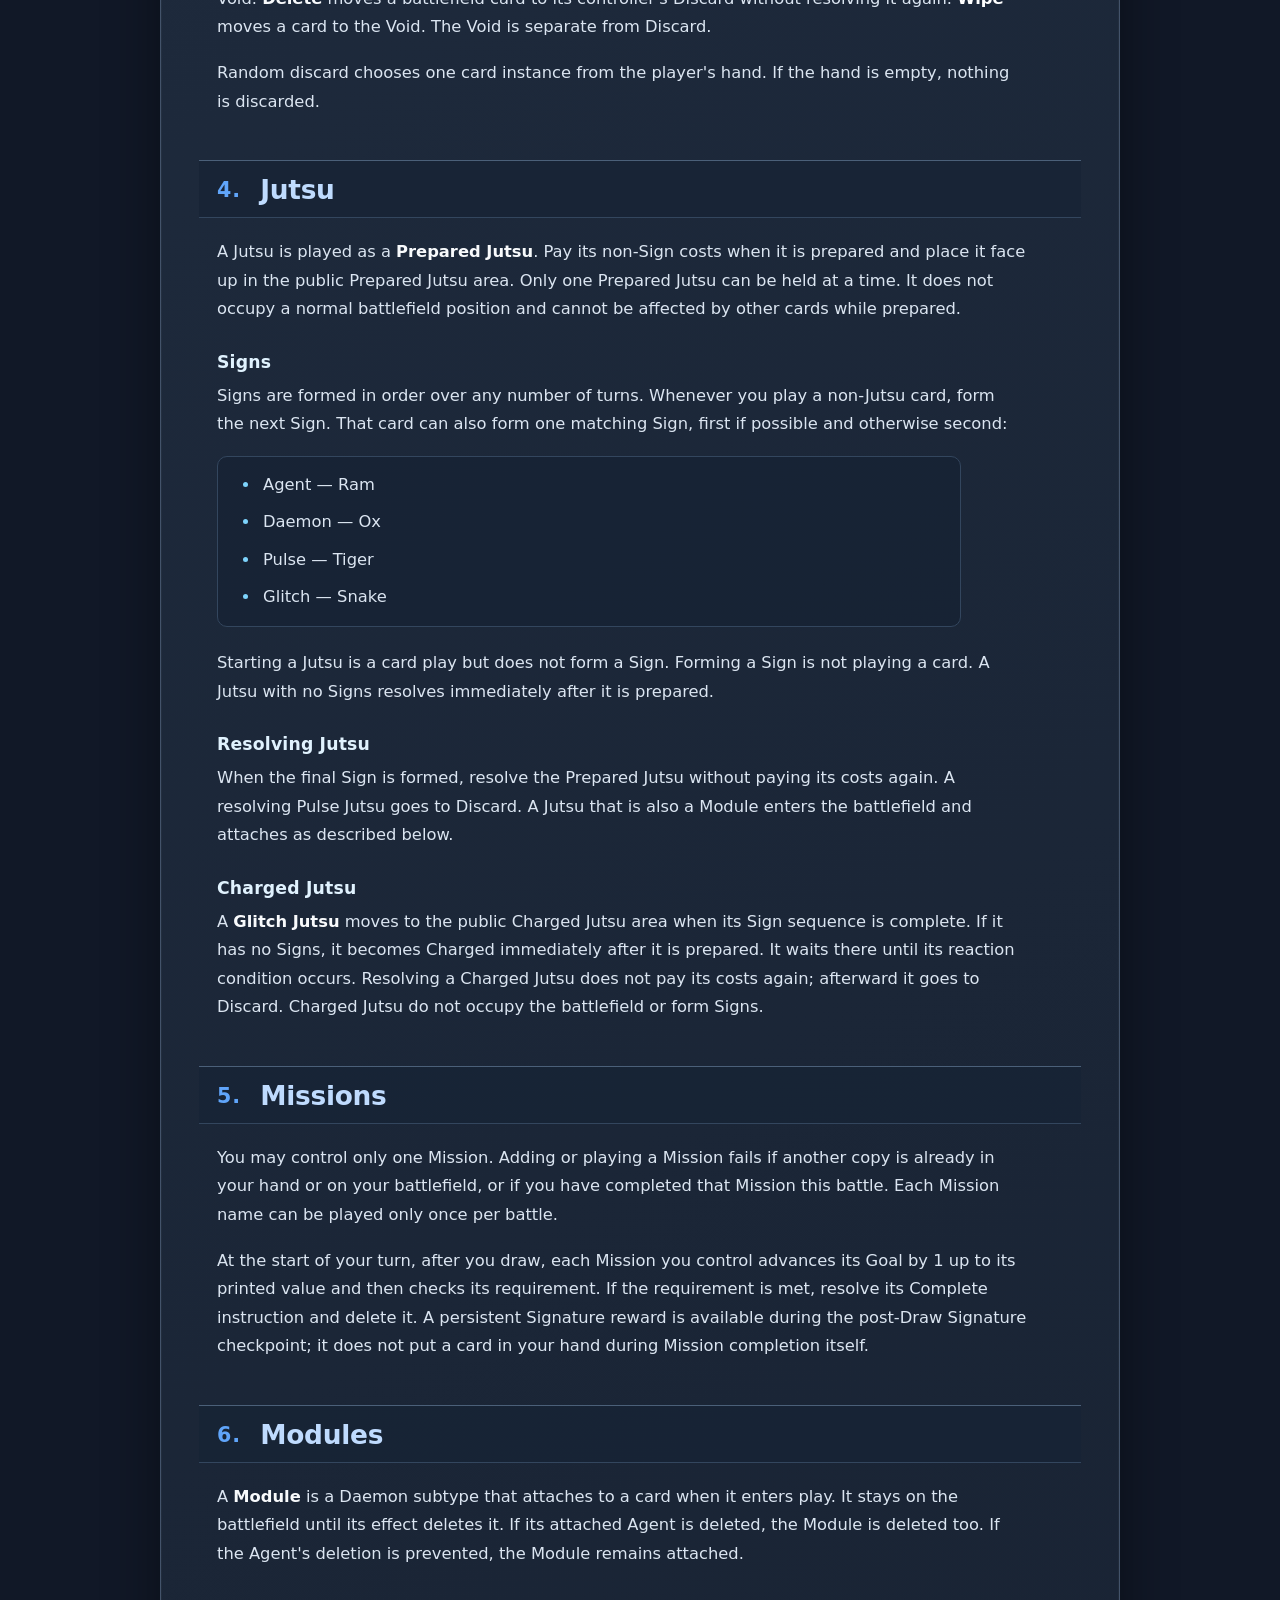
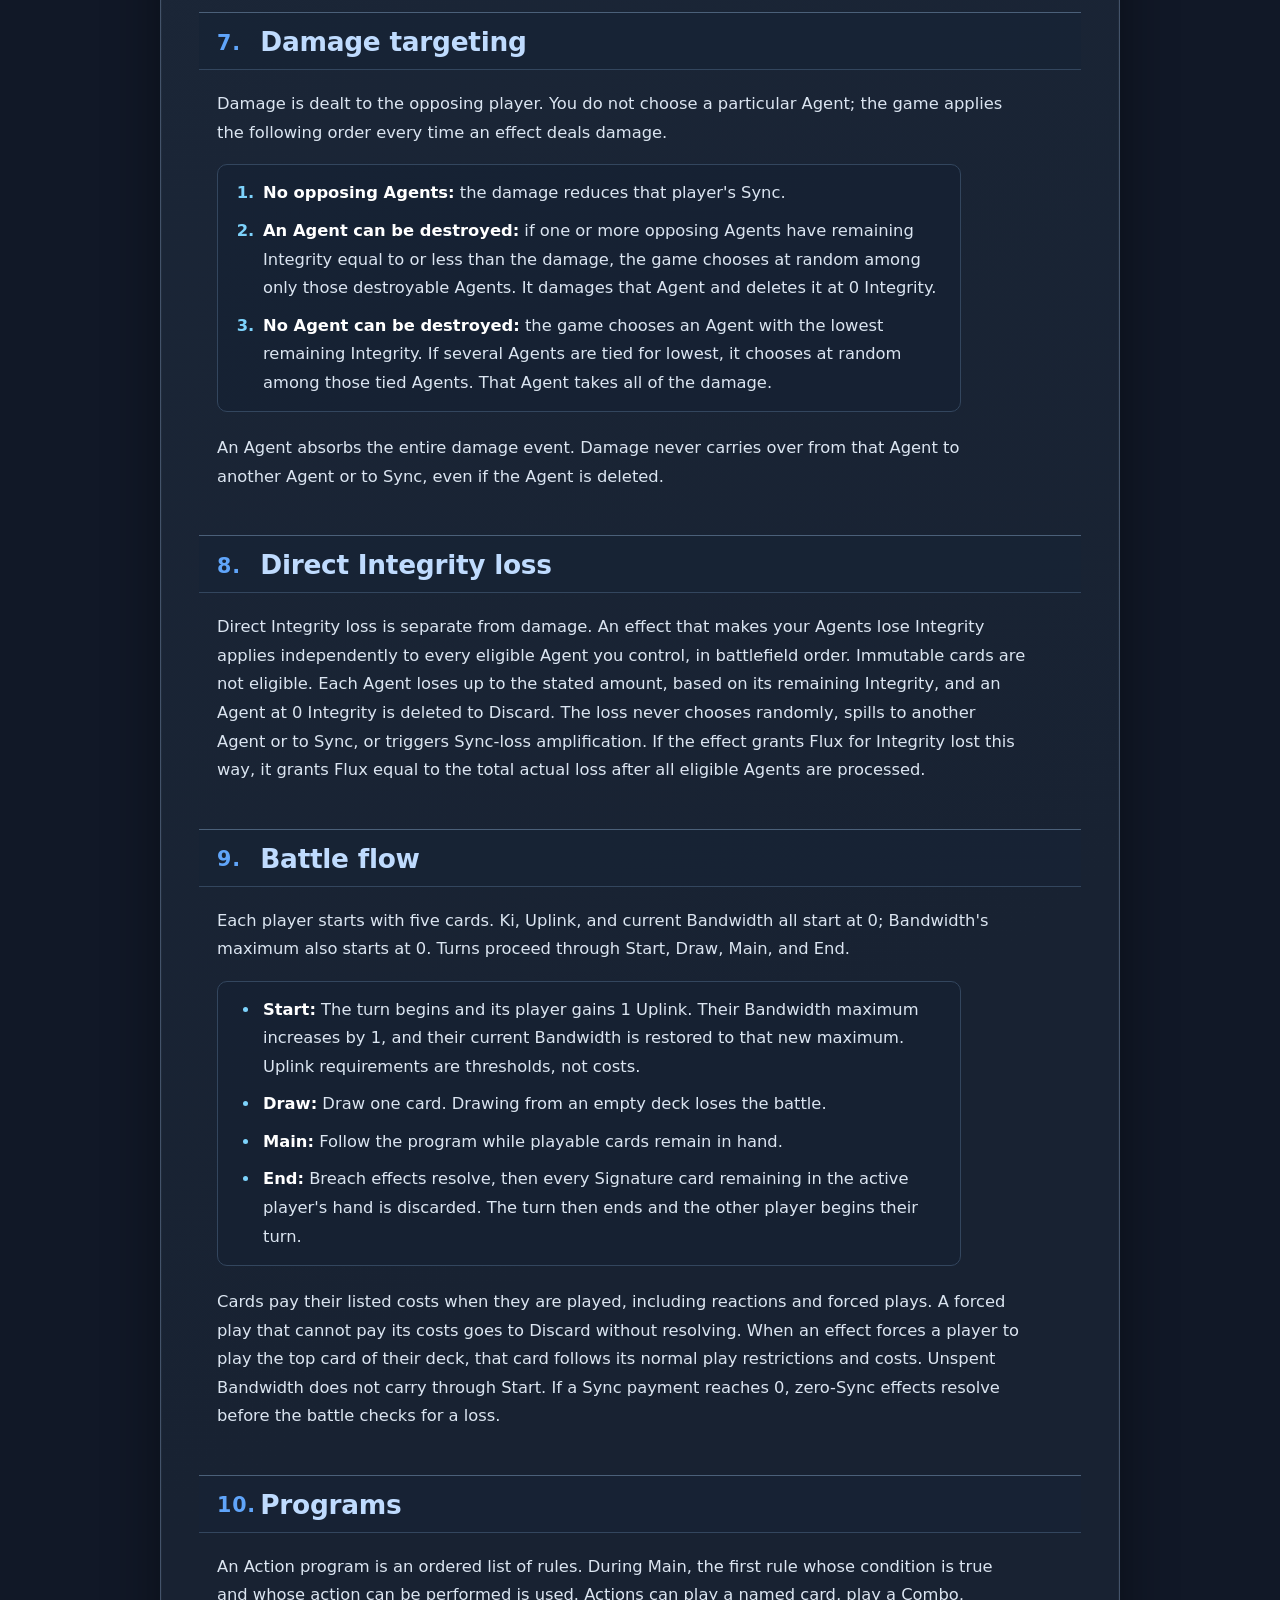
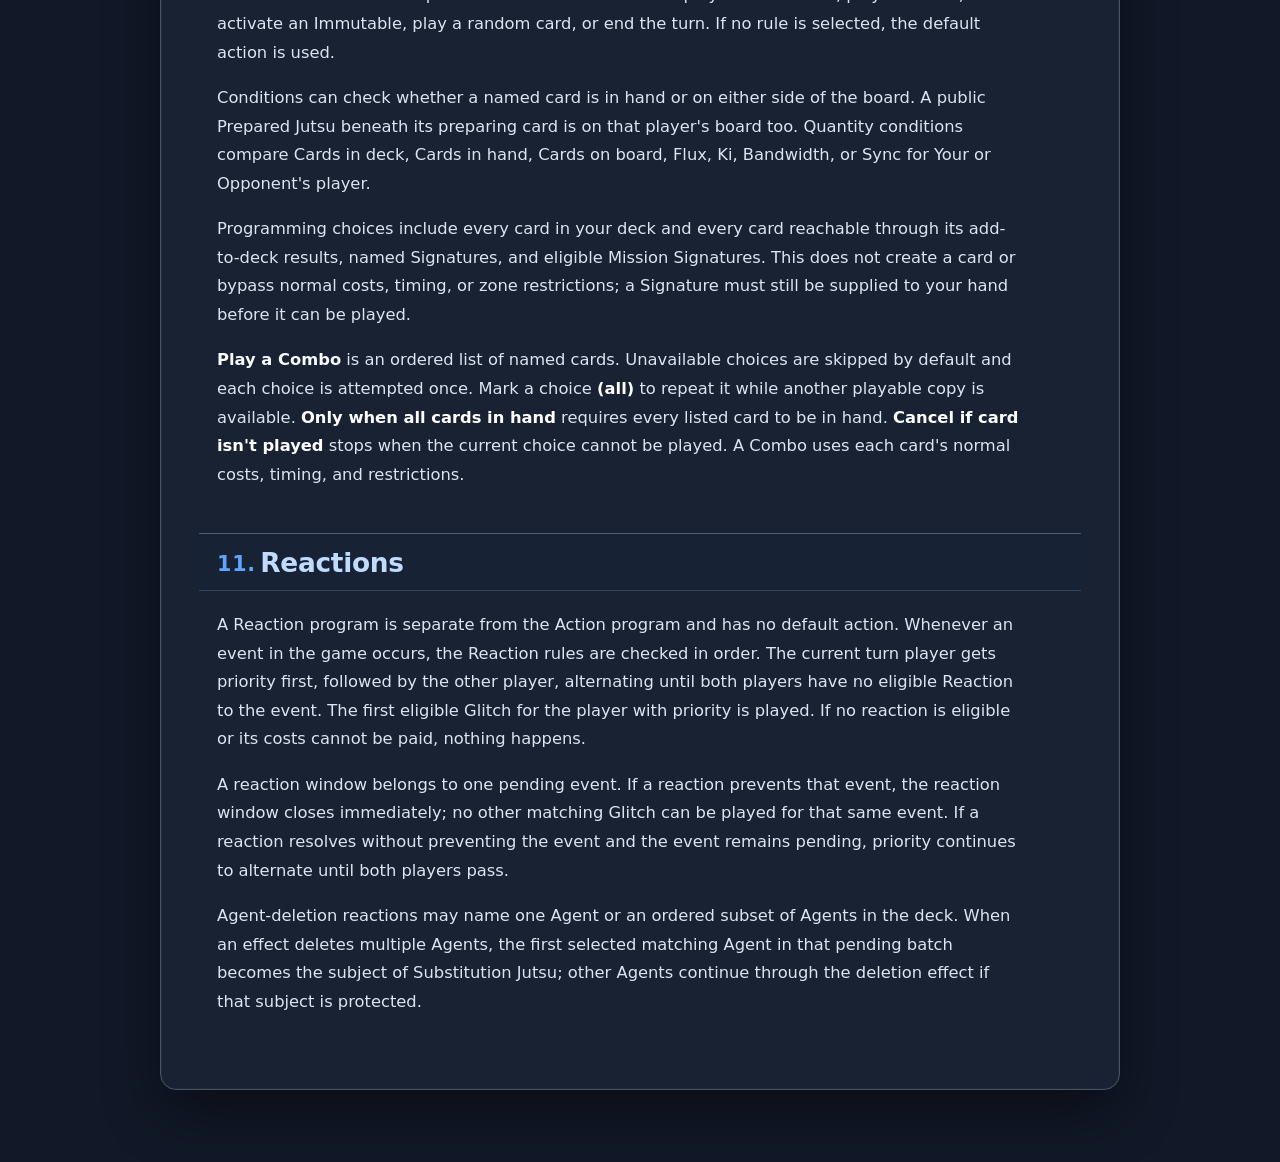
==== commit b8ee760e: "Rename Jutsu reaction zone to Charged Jutsu" ====
--- a/rules.html
+++ b/rules.html
@@ -20,7 +20,7 @@
 <p>An Agent with a name in the form `Name, Title` is a <strong>Named Agent</strong>. Named Agents with the same Name may coexist. A <strong>Signature</strong> cannot be included in a deck; an Agent may have more than one Signature, and a supplied Signature is added to the Agent&#x27;s existing Signatures. A fresh Signature card is supplied when its Agent is played, or after Draw if its Agent is already on the battlefield. Only one copy of each Signature ID can be supplied to a player in one turn. Signature cards follow their normal card rules while in hand; any Signature cards still in hand after Breach resolves at End are discarded.</p>
 <p><strong>Breach N</strong> makes an Agent deal N damage during its controller&#x27;s opponent&#x27;s End phase. Damage targets opposing Agents first, then Sync if no Agent remains.</p>
 <h2>Zones and movement</h2>
-<p>Cards can be in a deck, hand, battlefield, Prepared Jutsu area, Armed Jutsu area, Discard, or Void. <strong>Delete</strong> moves a battlefield card to its controller&#x27;s Discard without resolving it again. <strong>Wipe</strong> moves a card to the Void. The Void is separate from Discard.</p>
+<p>Cards can be in a deck, hand, battlefield, Prepared Jutsu area, Charged Jutsu area, Discard, or Void. <strong>Delete</strong> moves a battlefield card to its controller&#x27;s Discard without resolving it again. <strong>Wipe</strong> moves a card to the Void. The Void is separate from Discard.</p>
 <p>Random discard chooses one card instance from the player&#x27;s hand. If the hand is empty, nothing is discarded.</p>
 <h2>Jutsu</h2>
 <p>A Jutsu is played as a <strong>Prepared Jutsu</strong>. Pay its non-Sign costs when it is prepared and place it face up in the public Prepared Jutsu area. Only one Prepared Jutsu can be held at a time. It does not occupy a normal battlefield position and cannot be affected by other cards while prepared.</p>
@@ -35,8 +35,8 @@
 <p>Starting a Jutsu is a card play but does not form a Sign. Forming a Sign is not playing a card. A Jutsu with no Signs resolves immediately after it is prepared.</p>
 <h3>Resolving Jutsu</h3>
 <p>When the final Sign is formed, resolve the Prepared Jutsu without paying its costs again. A resolving Pulse Jutsu goes to Discard. A Jutsu that is also a Module enters the battlefield and attaches as described below.</p>
-<h3>Armed Jutsu</h3>
-<p>A <strong>Glitch Jutsu</strong> moves to the public Armed Jutsu area when its Sign sequence is complete. If it has no Signs, it becomes Armed immediately after it is prepared. It waits there until its reaction condition occurs. Resolving an Armed Jutsu does not pay its costs again; afterward it goes to Discard. Armed Jutsu do not occupy the battlefield or form Signs.</p>
+<h3>Charged Jutsu</h3>
+<p>A <strong>Glitch Jutsu</strong> moves to the public Charged Jutsu area when its Sign sequence is complete. If it has no Signs, it becomes Charged immediately after it is prepared. It waits there until its reaction condition occurs. Resolving a Charged Jutsu does not pay its costs again; afterward it goes to Discard. Charged Jutsu do not occupy the battlefield or form Signs.</p>
 <h2>Missions</h2>
 <p>You may control only one Mission. Adding or playing a Mission fails if another copy is already in your hand or on your battlefield, or if you have completed that Mission this battle. Each Mission name can be played only once per battle.</p>
 <p>At the start of your turn, after you draw, each Mission you control advances its Goal by 1 up to its printed value and then checks its requirement. If the requirement is met, resolve its Complete instruction and delete it. A persistent Signature reward is available during the post-Draw Signature checkpoint; it does not put a card in your hand during Mission completion itself.</p>
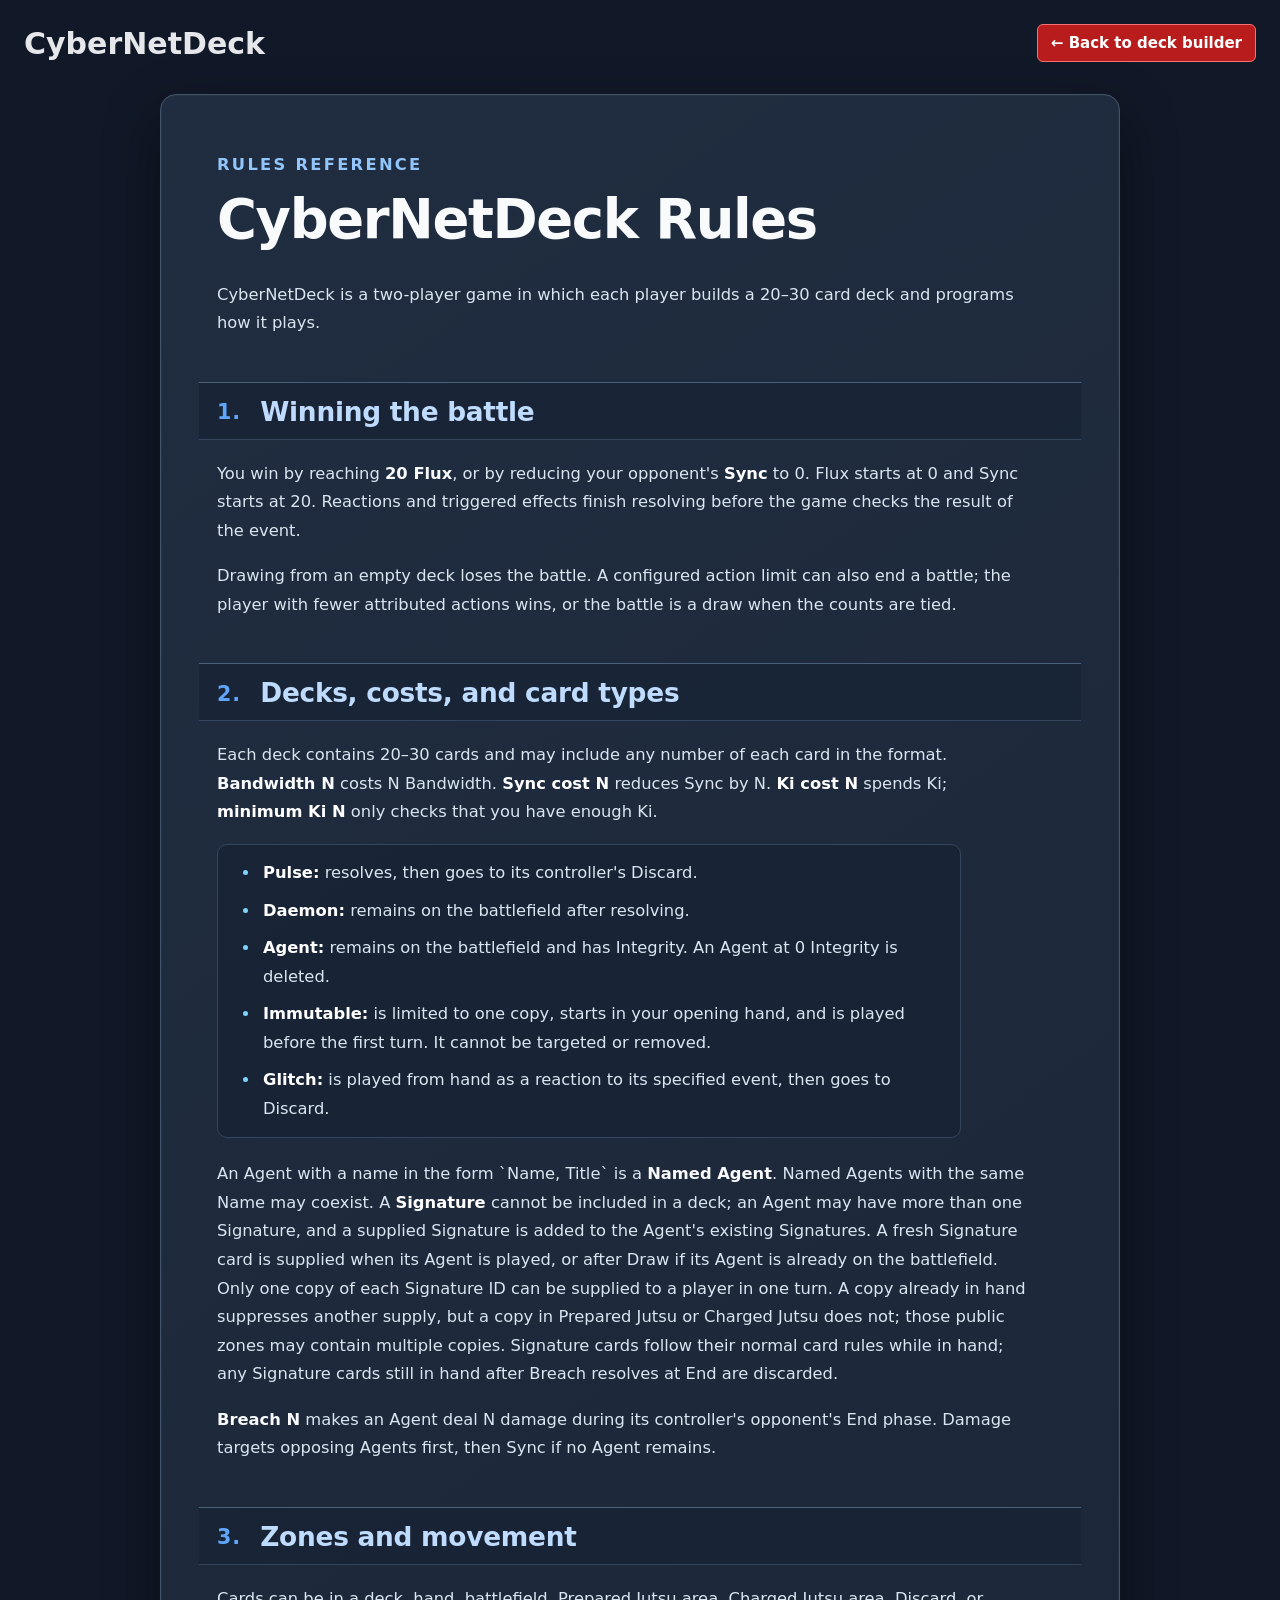
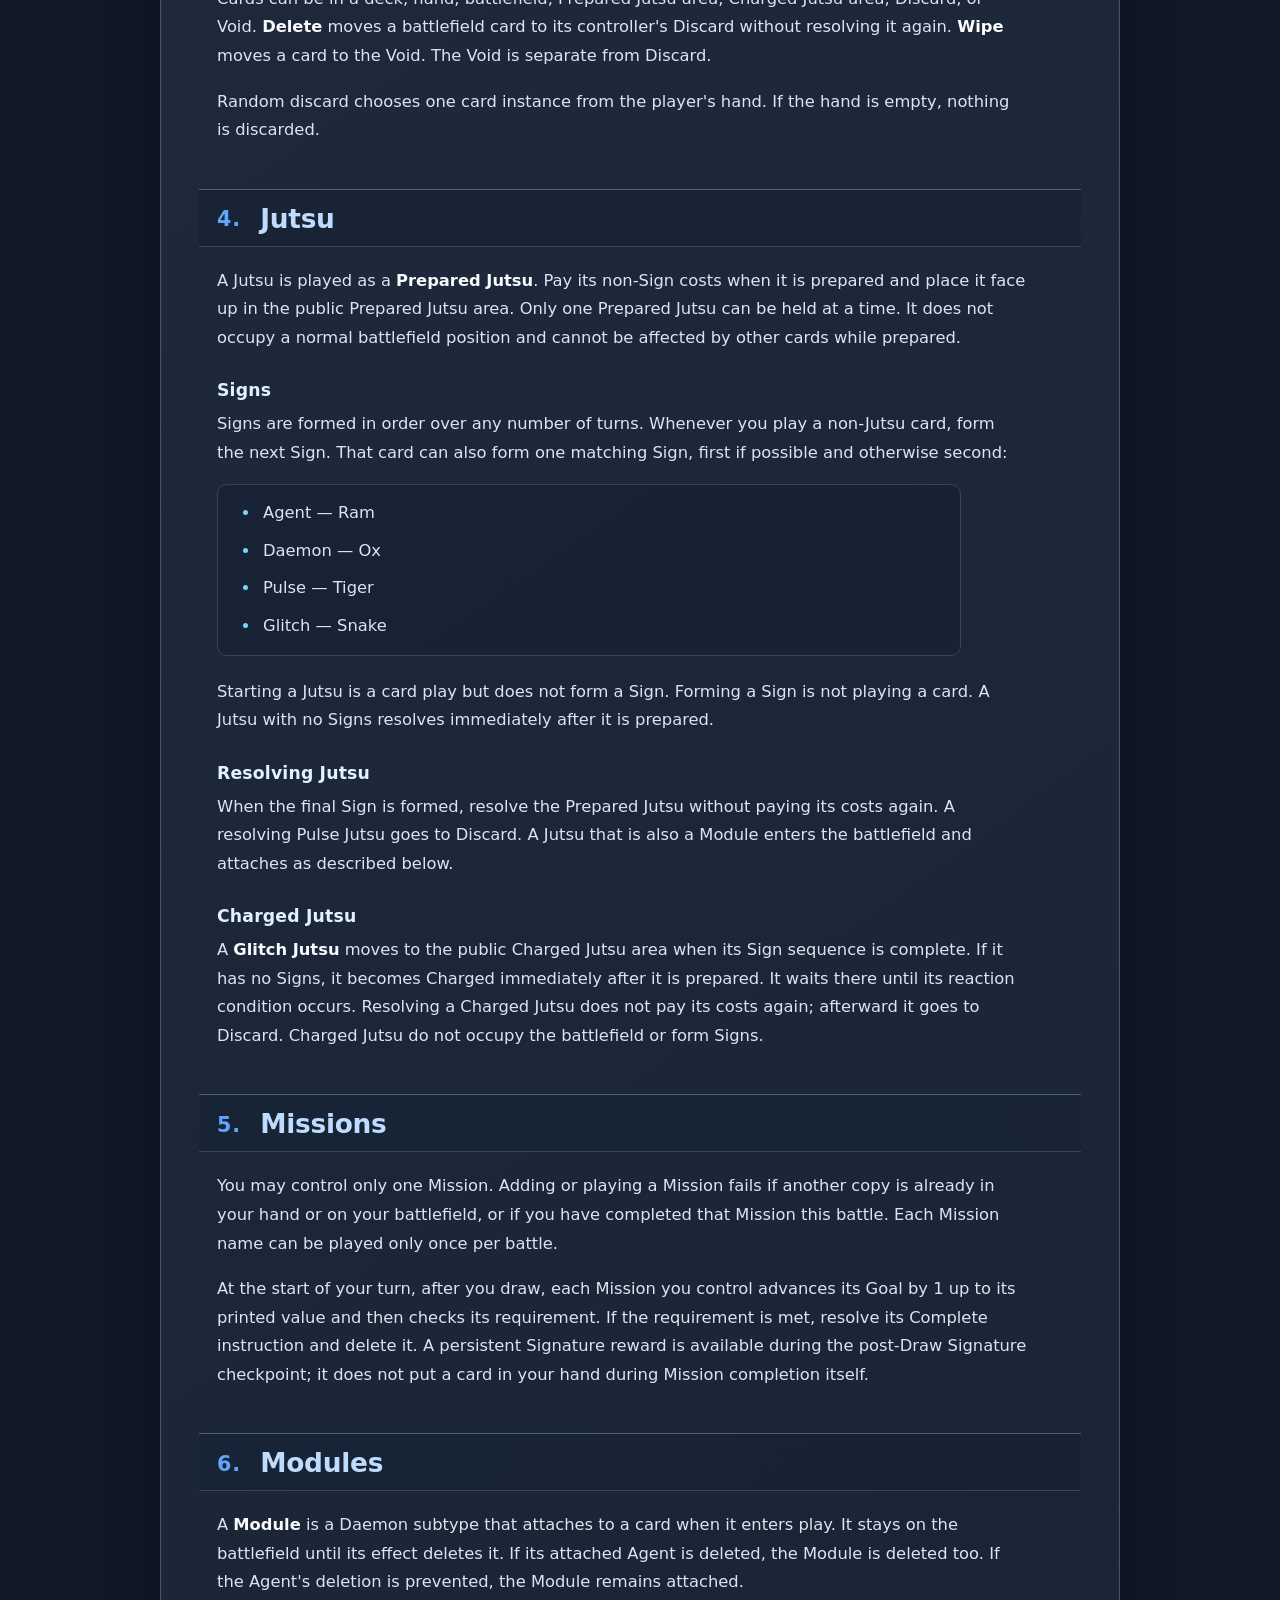
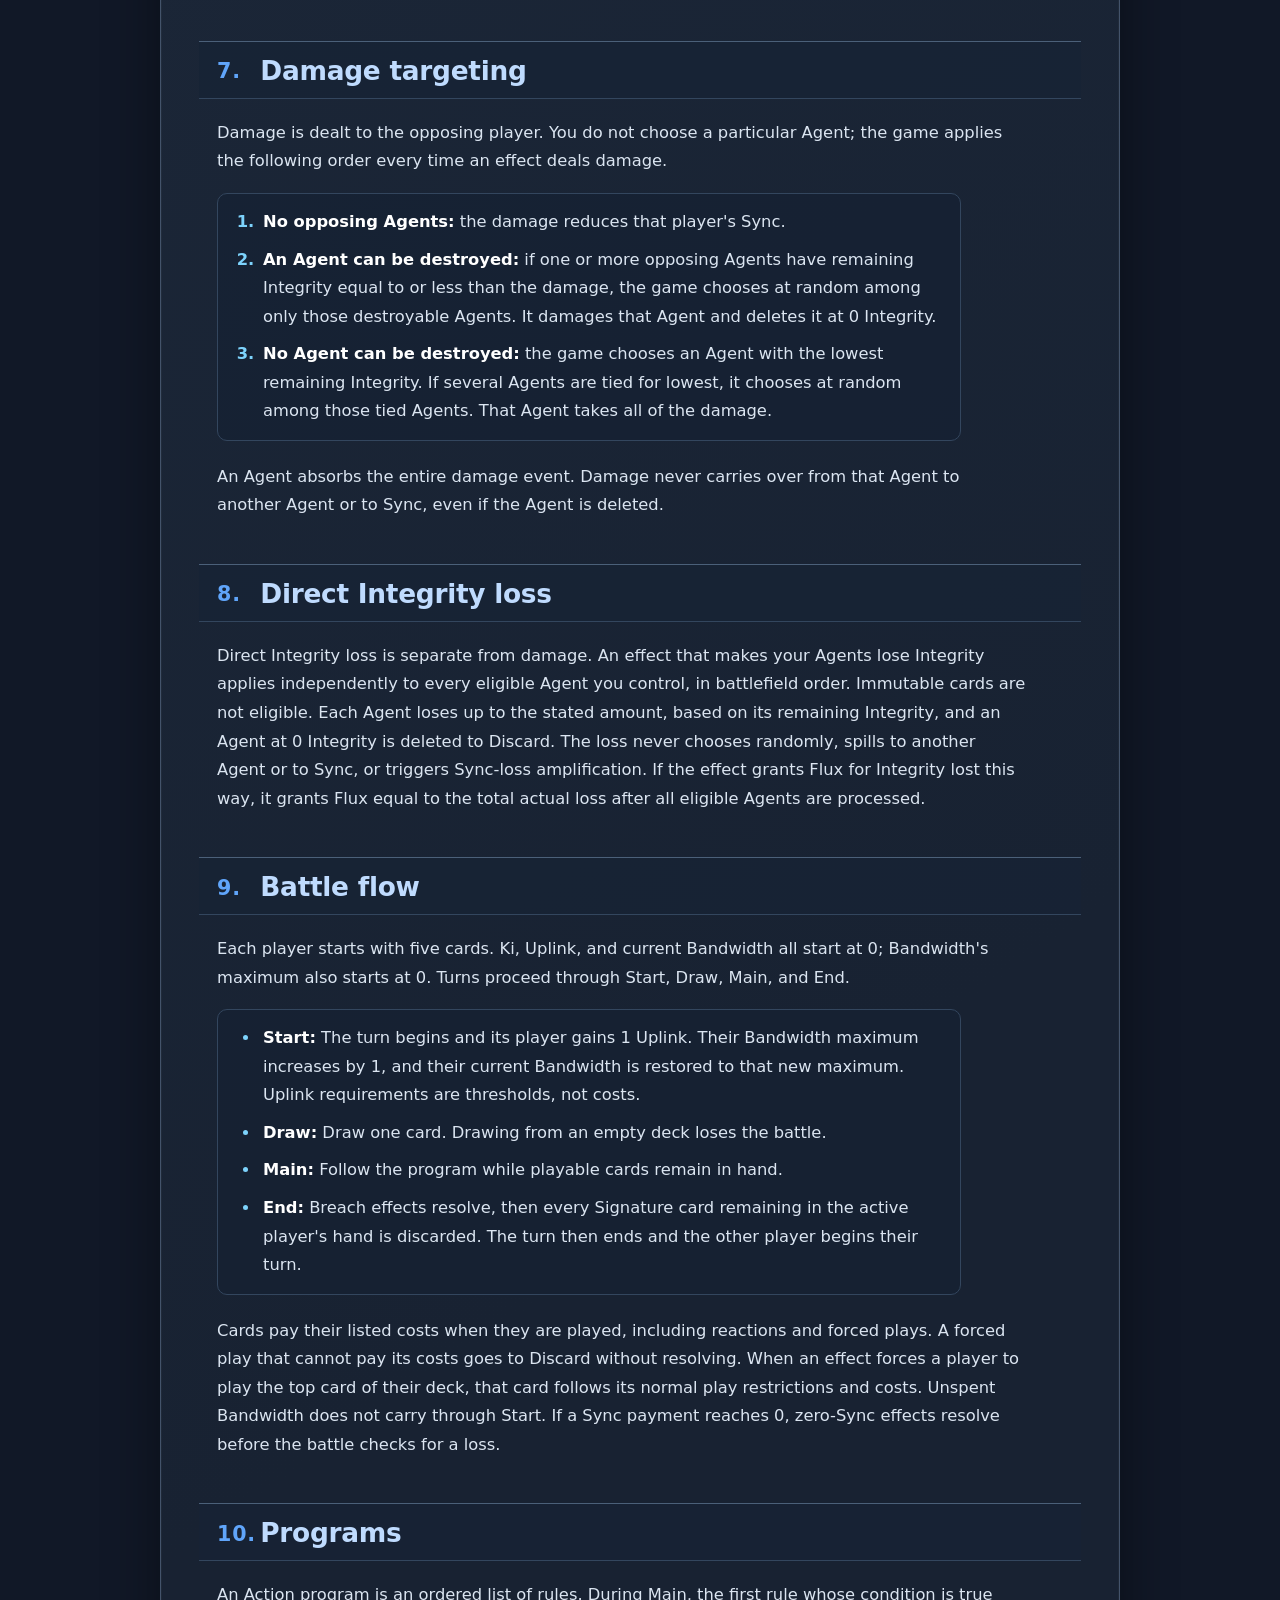
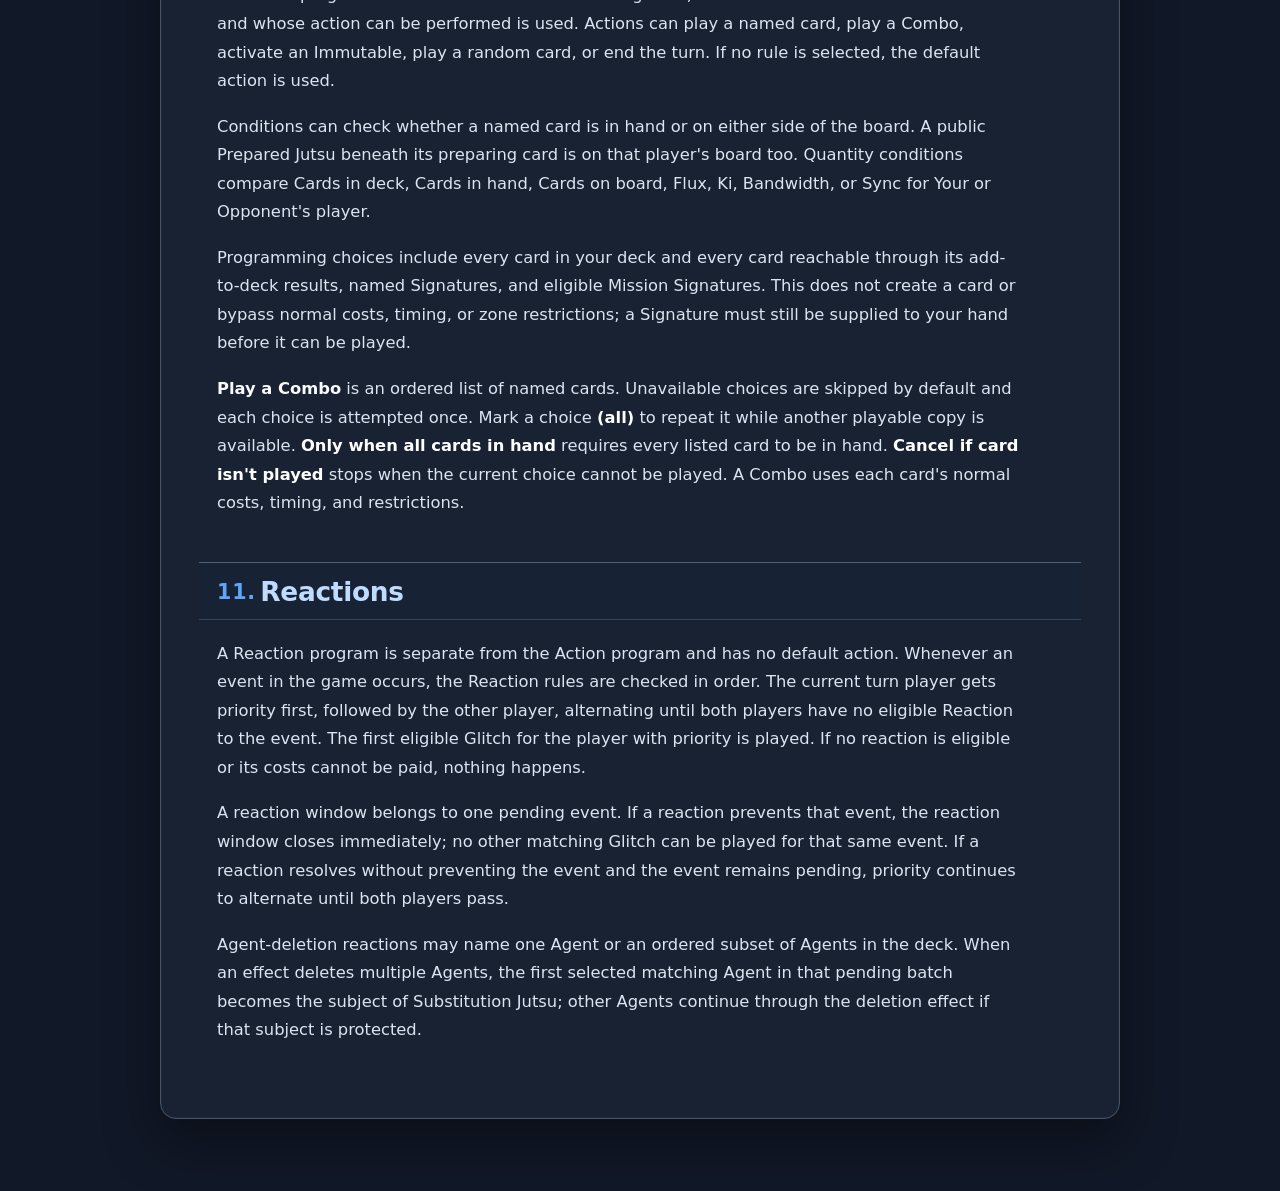
==== commit 772bc4c6: "Fix tournament simulation opponent freshness" ====
--- a/rules.html
+++ b/rules.html
@@ -17,7 +17,7 @@
 <li><strong>Immutable:</strong> is limited to one copy, starts in your opening hand, and is played before the first turn. It cannot be targeted or removed.</li>
 <li><strong>Glitch:</strong> is played from hand as a reaction to its specified event, then goes to Discard.</li>
 </ul>
-<p>An Agent with a name in the form `Name, Title` is a <strong>Named Agent</strong>. Named Agents with the same Name may coexist. A <strong>Signature</strong> cannot be included in a deck; an Agent may have more than one Signature, and a supplied Signature is added to the Agent&#x27;s existing Signatures. A fresh Signature card is supplied when its Agent is played, or after Draw if its Agent is already on the battlefield. Only one copy of each Signature ID can be supplied to a player in one turn. Signature cards follow their normal card rules while in hand; any Signature cards still in hand after Breach resolves at End are discarded.</p>
+<p>An Agent with a name in the form `Name, Title` is a <strong>Named Agent</strong>. Named Agents with the same Name may coexist. A <strong>Signature</strong> cannot be included in a deck; an Agent may have more than one Signature, and a supplied Signature is added to the Agent&#x27;s existing Signatures. A fresh Signature card is supplied when its Agent is played, or after Draw if its Agent is already on the battlefield. Only one copy of each Signature ID can be supplied to a player in one turn. A copy already in hand suppresses another supply, but a copy in Prepared Jutsu or Charged Jutsu does not; those public zones may contain multiple copies. Signature cards follow their normal card rules while in hand; any Signature cards still in hand after Breach resolves at End are discarded.</p>
 <p><strong>Breach N</strong> makes an Agent deal N damage during its controller&#x27;s opponent&#x27;s End phase. Damage targets opposing Agents first, then Sync if no Agent remains.</p>
 <h2>Zones and movement</h2>
 <p>Cards can be in a deck, hand, battlefield, Prepared Jutsu area, Charged Jutsu area, Discard, or Void. <strong>Delete</strong> moves a battlefield card to its controller&#x27;s Discard without resolving it again. <strong>Wipe</strong> moves a card to the Void. The Void is separate from Discard.</p>
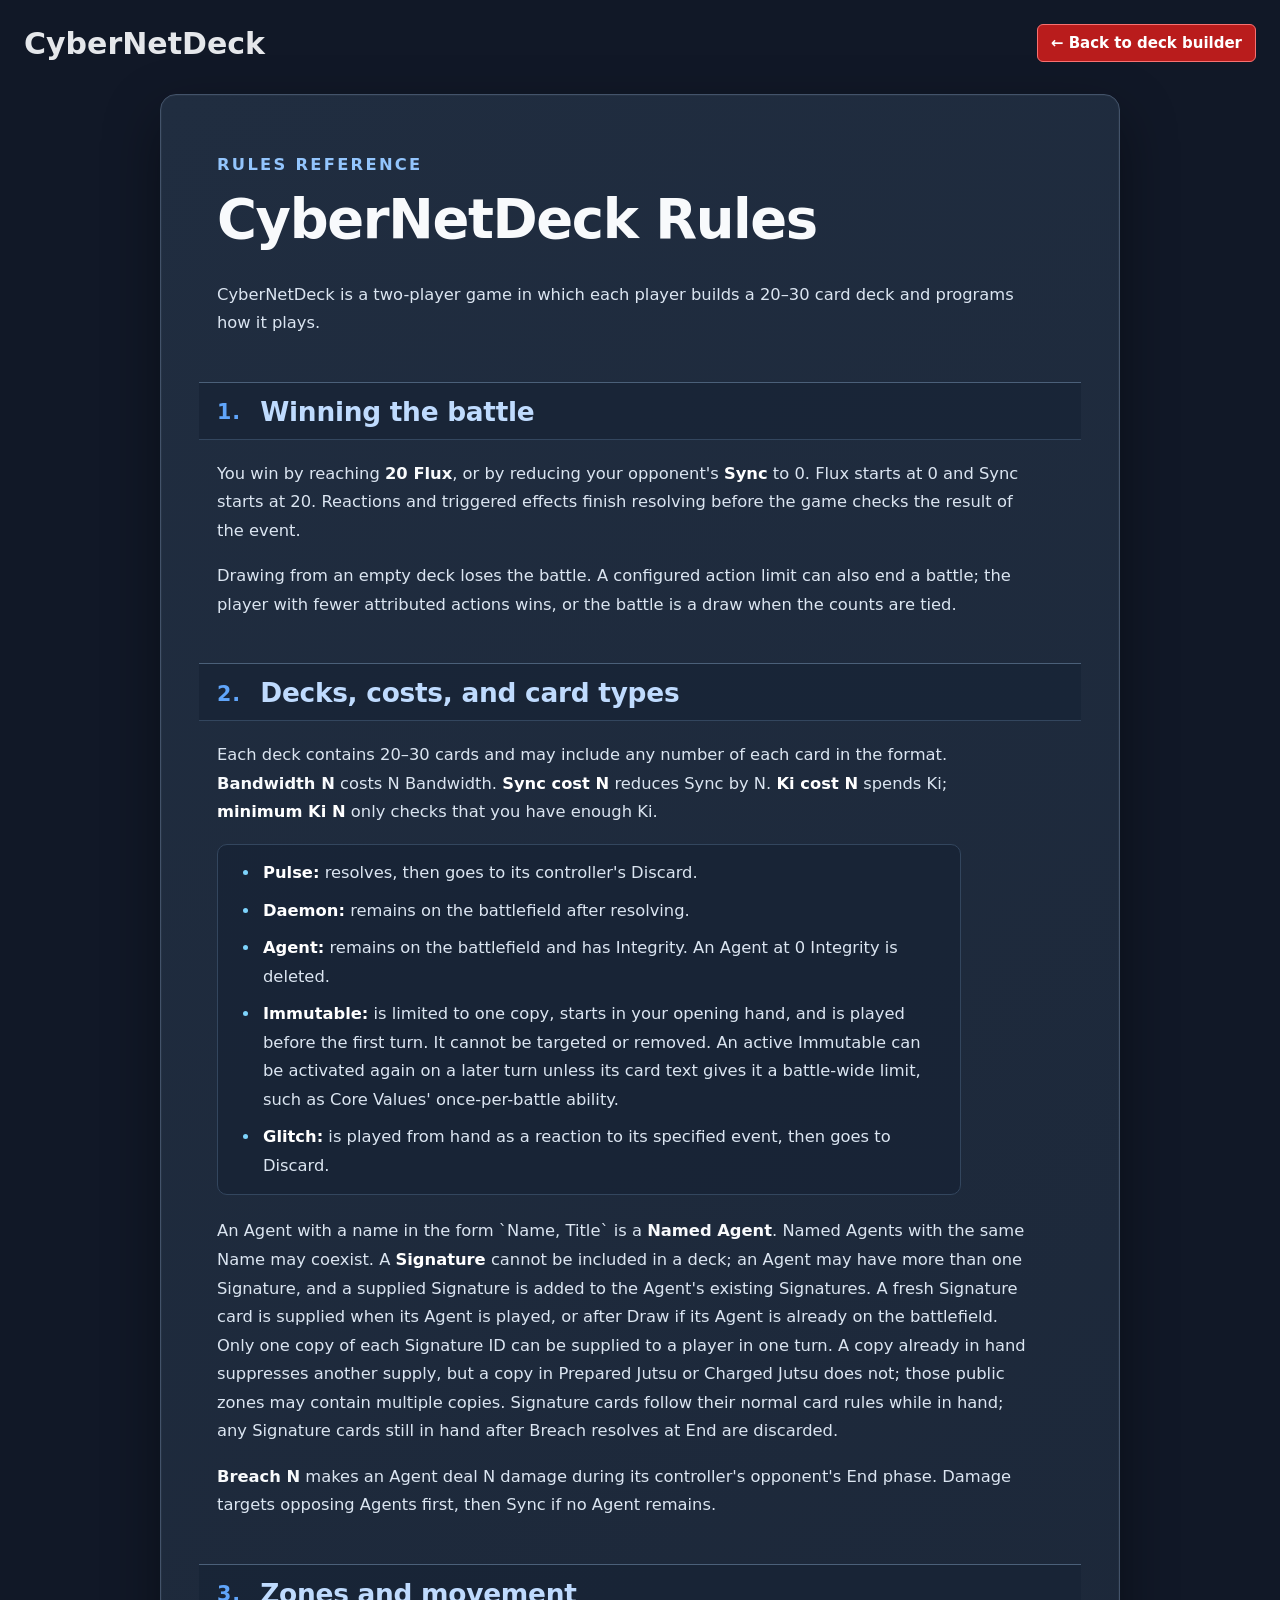
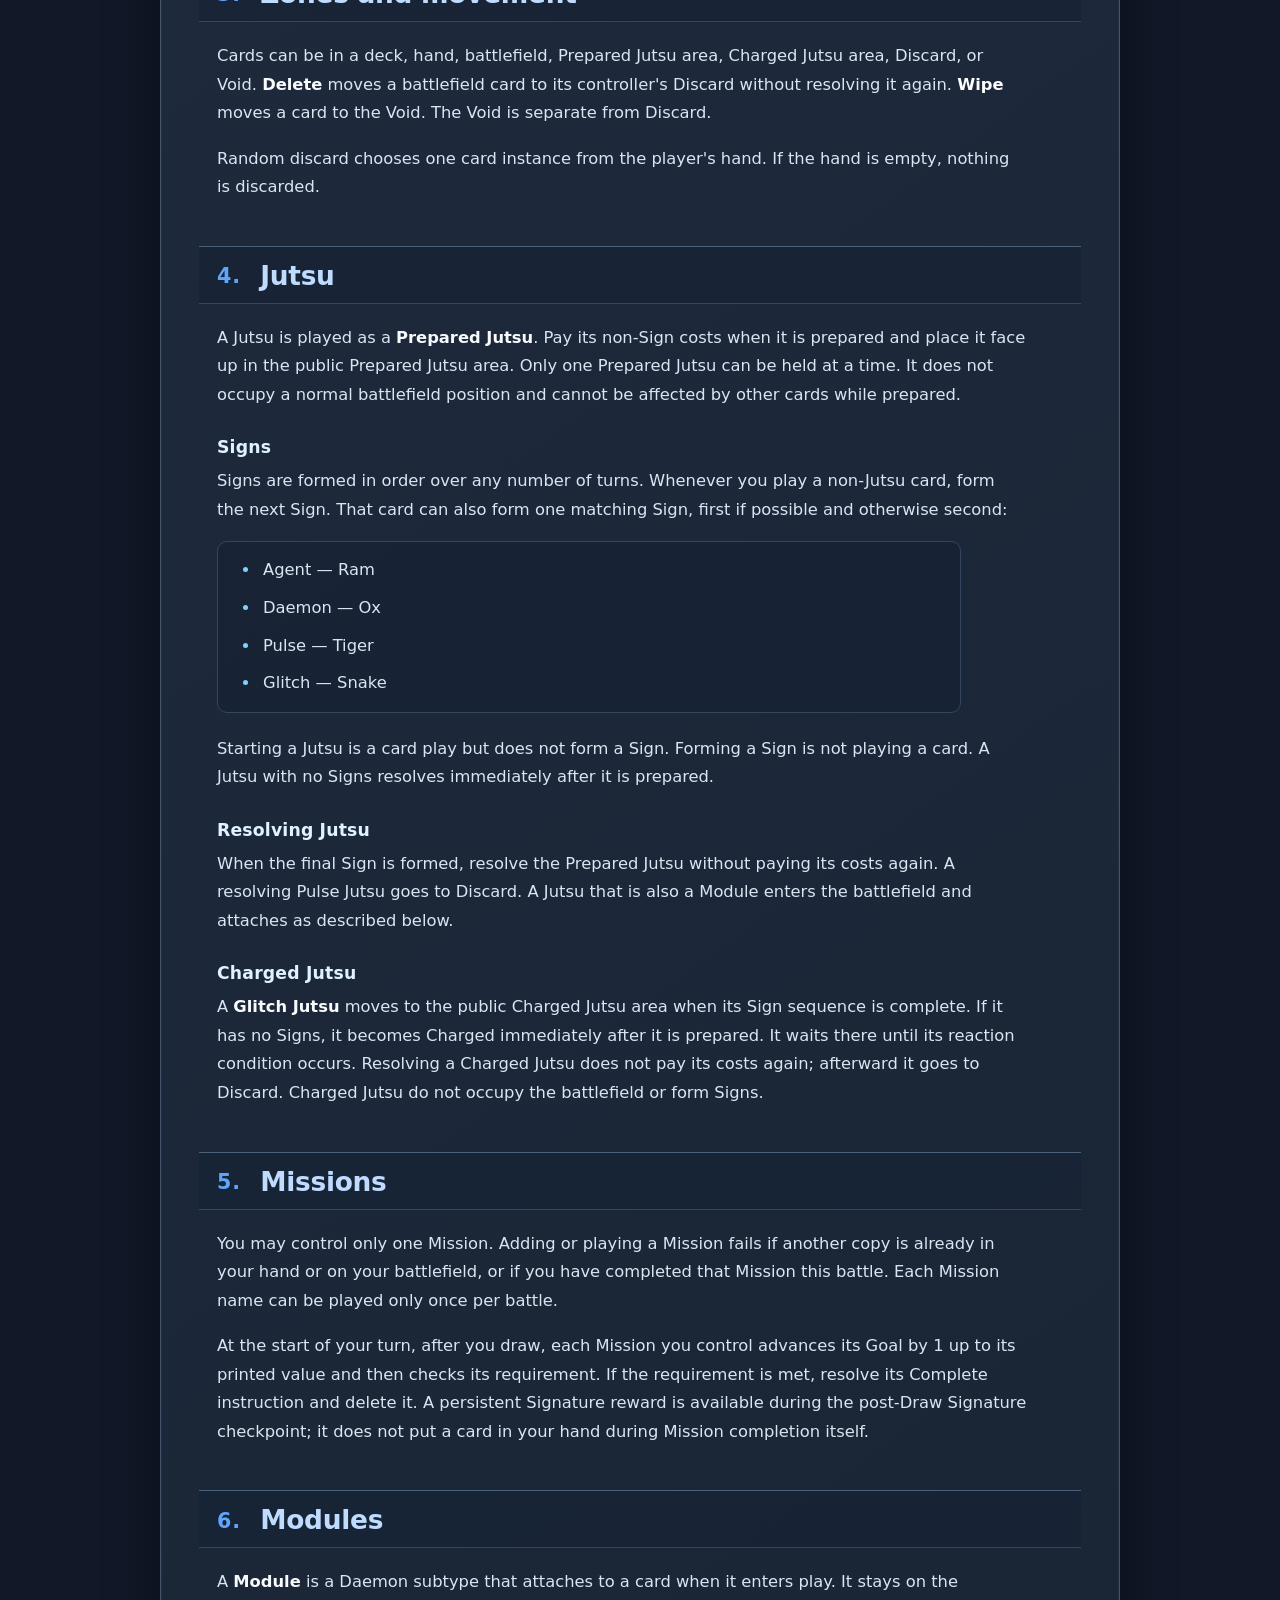
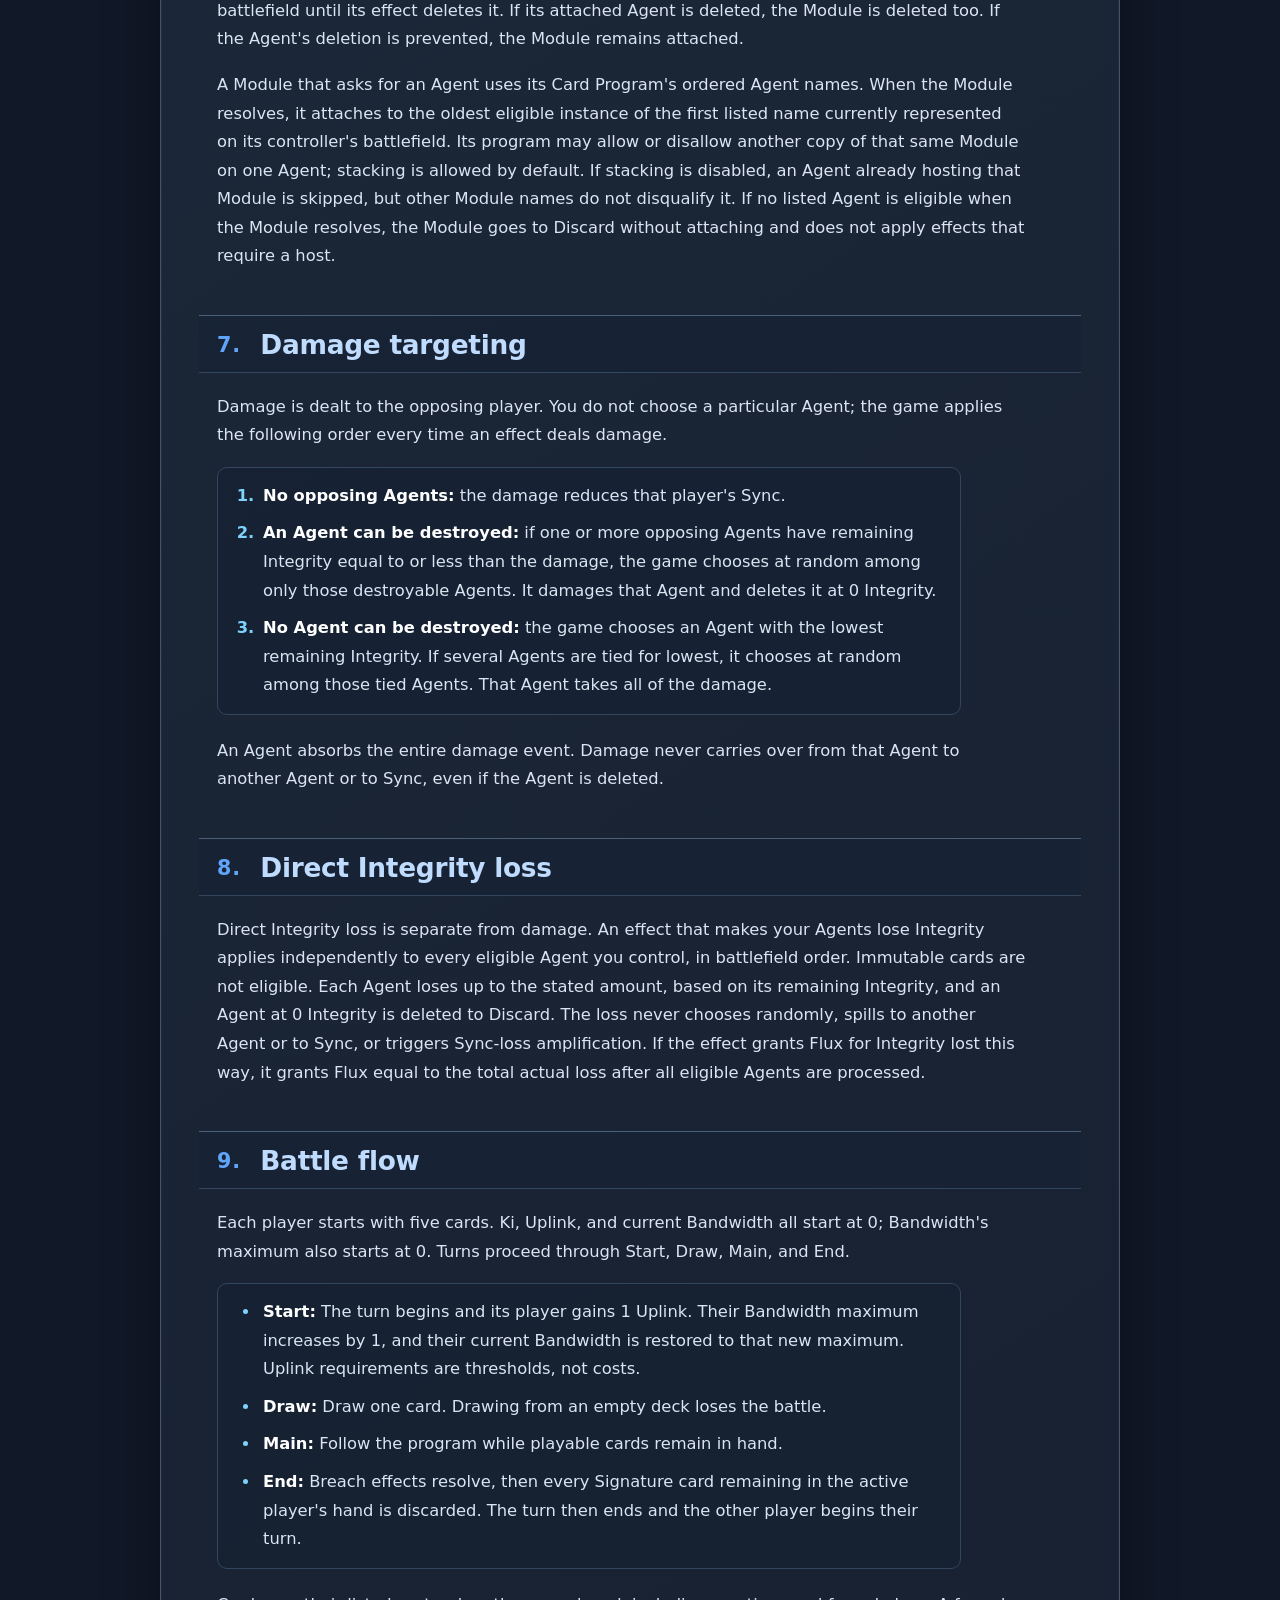
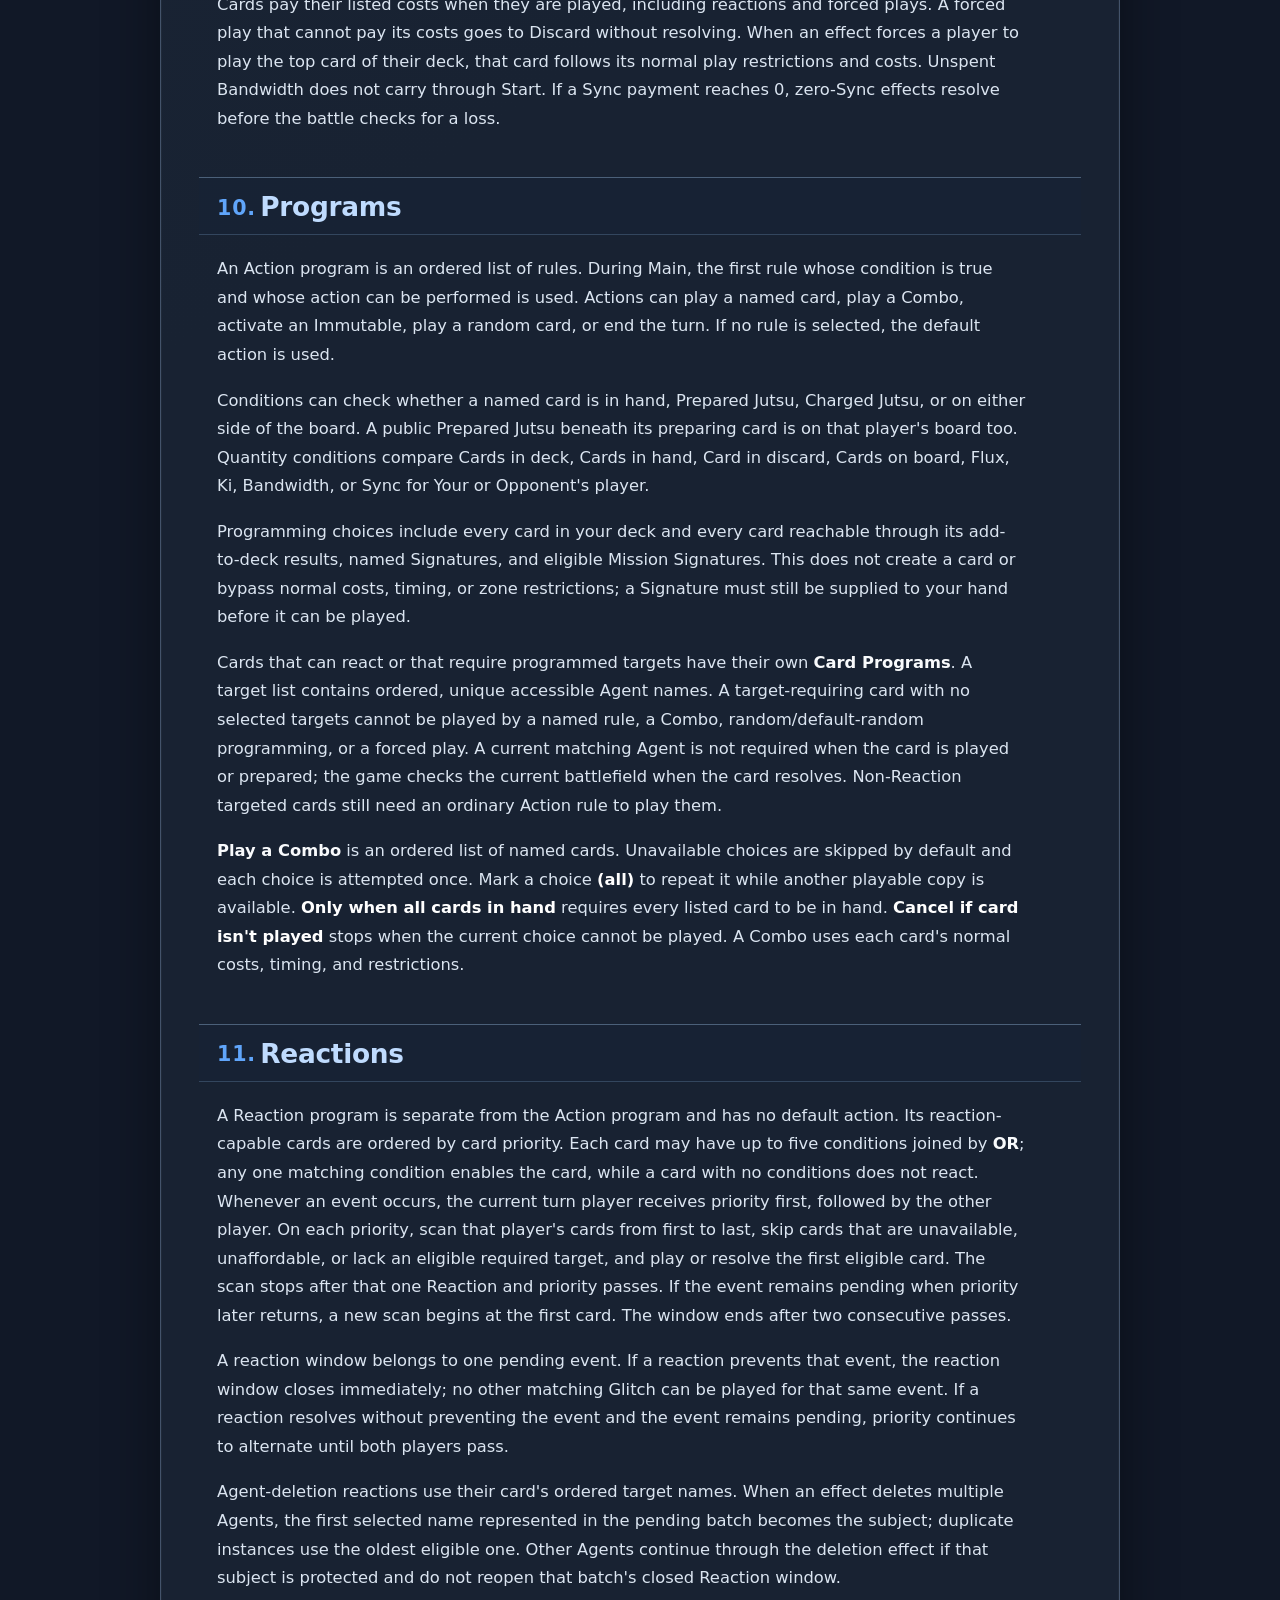
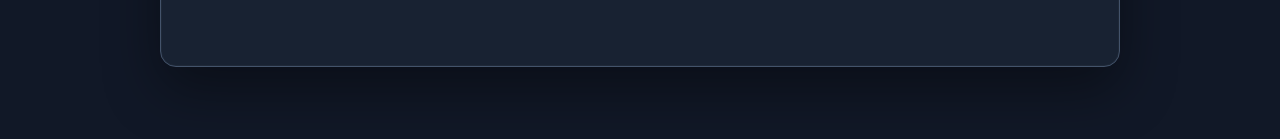
==== commit e84b4b2a: "Publish Card Battle patch 5 and schema-v2 deck migration" ====
--- a/rules.html
+++ b/rules.html
@@ -1,6 +1,6 @@
 <!doctype html>
 <html><head><meta charset="utf-8"><meta name="viewport" content="width=device-width, initial-scale=1">
-<title>Rules Reference · CyberNetDeck</title><link rel="stylesheet" href="app.css?v=fea9e8edbebe"></head>
+<title>Rules Reference · CyberNetDeck</title><link rel="stylesheet" href="app.css?v=e82398d5712b"></head>
 <body><main>
 <header class="app-header"><h1>CyberNetDeck</h1><a class="rules-button" href="index.html">&larr; Back to deck builder</a></header>
 <article class="rules-reference"><p class="eyebrow">Rules Reference</p><h1>CyberNetDeck Rules</h1>
@@ -14,7 +14,7 @@
 <li><strong>Pulse:</strong> resolves, then goes to its controller&#x27;s Discard.</li>
 <li><strong>Daemon:</strong> remains on the battlefield after resolving.</li>
 <li><strong>Agent:</strong> remains on the battlefield and has Integrity. An Agent at 0 Integrity is deleted.</li>
-<li><strong>Immutable:</strong> is limited to one copy, starts in your opening hand, and is played before the first turn. It cannot be targeted or removed.</li>
+<li><strong>Immutable:</strong> is limited to one copy, starts in your opening hand, and is played before the first turn. It cannot be targeted or removed. An active Immutable can be activated again on a later turn unless its card text gives it a battle-wide limit, such as Core Values&#x27; once-per-battle ability.</li>
 <li><strong>Glitch:</strong> is played from hand as a reaction to its specified event, then goes to Discard.</li>
 </ul>
 <p>An Agent with a name in the form `Name, Title` is a <strong>Named Agent</strong>. Named Agents with the same Name may coexist. A <strong>Signature</strong> cannot be included in a deck; an Agent may have more than one Signature, and a supplied Signature is added to the Agent&#x27;s existing Signatures. A fresh Signature card is supplied when its Agent is played, or after Draw if its Agent is already on the battlefield. Only one copy of each Signature ID can be supplied to a player in one turn. A copy already in hand suppresses another supply, but a copy in Prepared Jutsu or Charged Jutsu does not; those public zones may contain multiple copies. Signature cards follow their normal card rules while in hand; any Signature cards still in hand after Breach resolves at End are discarded.</p>
@@ -42,6 +42,7 @@
 <p>At the start of your turn, after you draw, each Mission you control advances its Goal by 1 up to its printed value and then checks its requirement. If the requirement is met, resolve its Complete instruction and delete it. A persistent Signature reward is available during the post-Draw Signature checkpoint; it does not put a card in your hand during Mission completion itself.</p>
 <h2>Modules</h2>
 <p>A <strong>Module</strong> is a Daemon subtype that attaches to a card when it enters play. It stays on the battlefield until its effect deletes it. If its attached Agent is deleted, the Module is deleted too. If the Agent&#x27;s deletion is prevented, the Module remains attached.</p>
+<p>A Module that asks for an Agent uses its Card Program&#x27;s ordered Agent names. When the Module resolves, it attaches to the oldest eligible instance of the first listed name currently represented on its controller&#x27;s battlefield. Its program may allow or disallow another copy of that same Module on one Agent; stacking is allowed by default. If stacking is disabled, an Agent already hosting that Module is skipped, but other Module names do not disqualify it. If no listed Agent is eligible when the Module resolves, the Module goes to Discard without attaching and does not apply effects that require a host.</p>
 <h2>Damage targeting</h2>
 <p>Damage is dealt to the opposing player. You do not choose a particular Agent; the game applies the following order every time an effect deals damage.</p>
 <ol>
@@ -63,11 +64,12 @@
 <p>Cards pay their listed costs when they are played, including reactions and forced plays. A forced play that cannot pay its costs goes to Discard without resolving. When an effect forces a player to play the top card of their deck, that card follows its normal play restrictions and costs. Unspent Bandwidth does not carry through Start. If a Sync payment reaches 0, zero-Sync effects resolve before the battle checks for a loss.</p>
 <h2>Programs</h2>
 <p>An Action program is an ordered list of rules. During Main, the first rule whose condition is true and whose action can be performed is used. Actions can play a named card, play a Combo, activate an Immutable, play a random card, or end the turn. If no rule is selected, the default action is used.</p>
-<p>Conditions can check whether a named card is in hand or on either side of the board. A public Prepared Jutsu beneath its preparing card is on that player&#x27;s board too. Quantity conditions compare Cards in deck, Cards in hand, Cards on board, Flux, Ki, Bandwidth, or Sync for Your or Opponent&#x27;s player.</p>
+<p>Conditions can check whether a named card is in hand, Prepared Jutsu, Charged Jutsu, or on either side of the board. A public Prepared Jutsu beneath its preparing card is on that player&#x27;s board too. Quantity conditions compare Cards in deck, Cards in hand, Card in discard, Cards on board, Flux, Ki, Bandwidth, or Sync for Your or Opponent&#x27;s player.</p>
 <p>Programming choices include every card in your deck and every card reachable through its add-to-deck results, named Signatures, and eligible Mission Signatures. This does not create a card or bypass normal costs, timing, or zone restrictions; a Signature must still be supplied to your hand before it can be played.</p>
+<p>Cards that can react or that require programmed targets have their own <strong>Card Programs</strong>. A target list contains ordered, unique accessible Agent names. A target-requiring card with no selected targets cannot be played by a named rule, a Combo, random/default-random programming, or a forced play. A current matching Agent is not required when the card is played or prepared; the game checks the current battlefield when the card resolves. Non-Reaction targeted cards still need an ordinary Action rule to play them.</p>
 <p><strong>Play a Combo</strong> is an ordered list of named cards. Unavailable choices are skipped by default and each choice is attempted once. Mark a choice <strong>(all)</strong> to repeat it while another playable copy is available. <strong>Only when all cards in hand</strong> requires every listed card to be in hand. <strong>Cancel if card isn&#x27;t played</strong> stops when the current choice cannot be played. A Combo uses each card&#x27;s normal costs, timing, and restrictions.</p>
 <h2>Reactions</h2>
-<p>A Reaction program is separate from the Action program and has no default action. Whenever an event in the game occurs, the Reaction rules are checked in order. The current turn player gets priority first, followed by the other player, alternating until both players have no eligible Reaction to the event. The first eligible Glitch for the player with priority is played. If no reaction is eligible or its costs cannot be paid, nothing happens.</p>
+<p>A Reaction program is separate from the Action program and has no default action. Its reaction-capable cards are ordered by card priority. Each card may have up to five conditions joined by <strong>OR</strong>; any one matching condition enables the card, while a card with no conditions does not react. Whenever an event occurs, the current turn player receives priority first, followed by the other player. On each priority, scan that player&#x27;s cards from first to last, skip cards that are unavailable, unaffordable, or lack an eligible required target, and play or resolve the first eligible card. The scan stops after that one Reaction and priority passes. If the event remains pending when priority later returns, a new scan begins at the first card. The window ends after two consecutive passes.</p>
 <p>A reaction window belongs to one pending event. If a reaction prevents that event, the reaction window closes immediately; no other matching Glitch can be played for that same event. If a reaction resolves without preventing the event and the event remains pending, priority continues to alternate until both players pass.</p>
-<p>Agent-deletion reactions may name one Agent or an ordered subset of Agents in the deck. When an effect deletes multiple Agents, the first selected matching Agent in that pending batch becomes the subject of Substitution Jutsu; other Agents continue through the deletion effect if that subject is protected.</p></article>
+<p>Agent-deletion reactions use their card&#x27;s ordered target names. When an effect deletes multiple Agents, the first selected name represented in the pending batch becomes the subject; duplicate instances use the oldest eligible one. Other Agents continue through the deletion effect if that subject is protected and do not reopen that batch&#x27;s closed Reaction window.</p></article>
 </main></body></html>
--- a/app.css
+++ b/app.css
@@ -1,11 +1,13 @@
 *{box-sizing:border-box}body{margin:0;background:#111827;color:#e5e7eb;font:15px system-ui,sans-serif;overflow-x:hidden}
-main{max-width:1500px;margin:auto;padding:24px}.sub,small,.field-hint{color:#aab5c5}[hidden]{display:none!important}.app-header{display:flex;align-items:center;justify-content:space-between;gap:12px;margin-bottom:18px}.app-header h1{margin:0}.header-actions{display:flex;align-items:center;gap:8px}.header-actions .header-tournament{background:#2563eb;border-color:#3b82f6}.setup-panel{max-width:620px;margin:9vh auto 0;background:#1f2937;border:1px solid #374151;border-radius:10px;padding:24px}.setup-panel h2{margin:0 0 8px}.workflow{display:grid;grid-template-columns:repeat(4,1fr);gap:8px;margin-bottom:14px}.workflow button{display:flex;align-items:center;justify-content:center;gap:8px;border:1px solid #374151;background:#1f2937;color:#94a3b8;margin:0;padding:10px}.workflow button.active{border-color:#60a5fa;background:#172554;color:#dbeafe}.workflow button.complete{border-color:#4ade80;color:#bbf7d0}.workflow button:disabled{opacity:.45;cursor:not-allowed}.workflow span{display:grid;place-items:center;width:22px;height:22px;border:1px solid currentColor;border-radius:50%;font-size:11px}.status{background:#1f2937;border:1px solid #374151;border-radius:7px;padding:10px 12px;margin:0 0 14px;color:#dbeafe}.view-grid{display:grid;grid-template-columns:minmax(0,1fr) 320px;gap:18px;align-items:start}.primary-panel,.context-panel{background:#1f2937;border:1px solid #374151;border-radius:8px;padding:18px}.context-panel{position:sticky;top:14px}.section-heading,.subsection-heading{display:flex;justify-content:space-between;align-items:flex-start;gap:14px}.subsection-heading{margin-top:24px}.section-heading h2,.subsection-heading h3,.context-panel h2,.context-panel h3{margin:0 0 8px}.eyebrow{color:#93c5fd;text-transform:uppercase;letter-spacing:.08em;font-size:11px;font-weight:700;margin:0 0 5px}.identity-grid,.program-grid{display:grid;grid-template-columns:repeat(2,minmax(0,1fr));gap:12px}.identity-grid{margin-top:18px}label{display:block;margin:10px 0;color:#d1d5db}input,select,button{font:inherit;border-radius:5px;padding:8px;border:1px solid #4b5563;background:#111827;color:#f9fafb;width:100%}button{cursor:pointer;background:#334155;width:auto;margin:3px}button:disabled{opacity:.45;cursor:not-allowed}.primary{background:#2563eb;width:100%;margin:16px 0 0}.card-gallery{display:grid;grid-template-columns:repeat(auto-fit,minmax(200px,1fr));gap:10px;margin-top:10px}.builder-card{display:flex;flex-direction:column;justify-content:space-between;gap:8px;background:#111827;border:1px solid #4b5563;border-radius:7px;padding:10px}.builder-card h4{margin:0;color:#93c5fd}.builder-card p{font-size:13px;line-height:1.35;margin:0;color:#cbd5e1;flex:1}.builder-card .card-meta{font-size:12px;color:#aab5c5}.add-card{width:100%;margin:0}.deck-validity{margin:12px 0 2px;color:#fbbf24}.deck-validity.valid,.deck-preview-summary.valid{color:#86efac}.deck-preview{display:grid;gap:8px;margin:14px 0}.preview-card{display:flex;align-items:center;justify-content:space-between;gap:8px;background:#111827;border:1px solid #4b5563;border-radius:6px;padding:8px}.preview-meta{min-width:0}.preview-meta strong,.preview-meta small{display:block}.preview-meta strong{color:#dbeafe}.preview-meta small{white-space:nowrap;overflow:hidden;text-overflow:ellipsis}.preview-controls{display:flex;align-items:center;gap:4px;flex-shrink:0}.quantity-button{width:28px;height:28px;padding:0;margin:0}.quantity-value{min-width:28px;text-align:center}.deck-preview-summary{color:#fbbf24;margin:0}.format-note{border-top:1px solid #374151;margin-top:18px;padding-top:12px;display:grid;gap:4px;color:#aab5c5;font-size:13px}.format-note strong{color:#dbeafe}.rule-sentence{background:#172554;border:1px solid #3b82f6;border-radius:6px;color:#dbeafe;line-height:1.4;padding:10px;margin:16px 0}.rule-actions{display:flex;gap:6px;flex-wrap:wrap}.rule-actions button{flex:1}.rules-list{display:grid;gap:6px;padding-left:0;list-style:none;margin:8px 0 18px}.rules-list li{display:flex;align-items:flex-start;gap:8px;background:#111827;border:1px solid #374151;border-radius:6px;padding:9px;cursor:pointer}.rules-list li.selected{border-color:#60a5fa;box-shadow:0 0 0 1px #2563eb}.rule-priority{display:grid;place-items:center;min-width:24px;height:24px;background:#334155;border-radius:50%;color:#bfdbfe;font-size:12px}.rule-copy strong,.rule-copy small{display:block}.rule-copy strong{font-weight:500;line-height:1.35}.rule-copy small{margin-top:3px}.simulation-settings{border-top:1px solid #374151;margin-top:18px;padding-top:10px}.simulation-settings h3{margin:0}.compact-context{font-size:13px}.compact-deck{border-bottom:1px solid #374151;padding:10px 0}.compact-deck:last-child{border-bottom:0}.compact-deck h3{color:#bfdbfe;font-size:15px}.compact-deck p{margin:6px 0;line-height:1.45}.compact-program{color:#aab5c5}.compact-program strong{color:#dbeafe}.empty-state{color:#aab5c5;font-style:italic}.table-scroll{overflow-x:auto}table{width:100%;border-collapse:collapse}th,td{text-align:left;padding:10px;border-bottom:1px solid #374151}tbody tr{cursor:pointer}tbody tr:hover{background:#172554}progress{width:100%;height:18px;margin:8px 0 16px}.page{display:flex;flex-wrap:wrap;align-items:center;gap:4px;margin:10px 0}.page button{margin:0;min-width:36px}.page .current{background:#2563eb;border-color:#60a5fa;font-weight:700}.page-label{width:100%;color:#aab5c5;margin-bottom:3px}.log-panel pre{min-height:420px;max-height:calc(100vh - 250px);overflow:auto;white-space:pre-wrap;word-break:break-word;background:#111827;border-radius:5px;padding:14px;margin:0;line-height:1.55}@media(max-width:900px){.view-grid{grid-template-columns:1fr}.context-panel{position:static}}@media(max-width:600px){main{padding:14px}.app-header{align-items:flex-start;flex-direction:column}.workflow{grid-template-columns:repeat(2,1fr)}.identity-grid,.program-grid{grid-template-columns:1fr}.card-gallery{grid-template-columns:1fr}.section-heading button{flex-shrink:0}}.card-gallery{grid-template-columns:repeat(auto-fit,minmax(220px,1fr));gap:16px}.builder-card{position:relative;display:flex;flex-direction:column;gap:8px;min-height:378px;padding:8px;border:7px solid #c8b38a;border-radius:12px;background:linear-gradient(135deg,#e2d3ad,#7d6b49 48%,#ded0a9);box-shadow:0 8px 18px #0008,0 0 0 2px #281f18 inset;color:#17120f;overflow:hidden}.builder-card::before{content:"";position:absolute;inset:0;border:2px solid #f6ecd1;border-radius:4px;pointer-events:none}.card-titlebar,.card-typebar,.card-footer{position:relative;display:flex;justify-content:space-between;align-items:center;gap:8px;border:1px solid #5b4a2d;border-radius:3px;background:linear-gradient(#f9f0d5,#cbb784);box-shadow:inset 0 0 0 1px #fff8;padding:5px 7px}.card-titlebar h4{margin:0;color:#17120f;font-family:Georgia,serif;font-size:16px}.card-mana,.card-vp{display:grid;place-items:center;min-width:26px;height:26px;border-radius:50%;background:#3b72a8;color:#fff;font-weight:800;font-size:12px;border:1px solid #142e4b}.card-art-frame{position:relative;aspect-ratio:1.42;overflow:hidden;border:2px solid #382d20;background:#172554}.card-art-frame img{width:100%;height:100%;display:block;object-fit:cover}.card-typebar{font-size:12px;font-weight:700;letter-spacing:.04em}.card-rules{position:relative;flex:1;border:1px solid #5b4a2d;background:linear-gradient(#f8edcf,#d8c79e);padding:8px;font-family:Georgia,serif;font-size:13px;line-height:1.42}.card-rules p{margin:0;color:#241b14}.card-rules .card-keyword{margin:0 0 7px;color:#241b14}.card-flavor{display:block;margin-top:7px;color:#655842;font-size:11px;font-style:italic}.card-footer{margin-top:auto;background:linear-gradient(#e5d3a8,#ab9163)}.card-count{font-size:12px;font-weight:700;color:#3d321f}.add-card{position:relative;width:auto;margin:0;padding:6px 9px;background:#3d6f45;border-color:#19361f;color:#fff;font-weight:700}.add-card:hover{background:#2d5834}.card-selection{display:grid;gap:7px}.card-selection .builder-card{min-height:0}.card-selection .card-rules{flex:0}.card-choice{display:flex;align-items:center;justify-content:space-between;gap:8px;padding:2px 3px}.card-choice .card-count{color:#cbd5e1;font-weight:600}.card-choice .add-card{background:#2563eb;border-color:#60a5fa}.card-choice .add-card:hover{background:#1d4ed8}.win-rate-up{color:#86efac;font-weight:700}.win-rate-down{color:#fca5a5;font-weight:700}.win-rate-change{font-size:13px;font-weight:600}html[data-card-style="neon-terminal"] .builder-card{border-color:#00f5ff;background:linear-gradient(135deg,#0a1221,#17102f);box-shadow:0 0 12px #00f5ff88,0 0 24px #ff3fd488}html[data-card-style="neon-terminal"] .card-titlebar,html[data-card-style="neon-terminal"] .card-rules{background:#091321;border-color:#00f5ff;color:#dffcff;font-family:ui-monospace,monospace}html[data-card-style="neon-terminal"] .card-titlebar h4,html[data-card-style="neon-terminal"] .card-rules p{color:#dffcff}html[data-card-style="neon-terminal"] .card-art-frame{border-color:#ff3fd4}html[data-card-style="holographic-glass"] .builder-card{border-color:#8df5ff;background:linear-gradient(135deg,#77e5ff55,#a67cff55,#ffffff22);box-shadow:0 0 20px #8df5ff99;backdrop-filter:blur(4px)}html[data-card-style="holographic-glass"] .card-titlebar,html[data-card-style="holographic-glass"] .card-rules{background:#d7ffffaa;border-color:#e7baff;color:#17213a}html[data-card-style="holographic-glass"] .card-titlebar h4,html[data-card-style="holographic-glass"] .card-rules p{color:#17213a}html[data-card-style="circuit-board"] .builder-card{border-color:#7bff76;background:#10251b;background-image:linear-gradient(90deg,#53ff7a22 1px,transparent 1px),linear-gradient(#53ff7a22 1px,transparent 1px);background-size:14px 14px;box-shadow:0 0 0 2px #0a160d inset}html[data-card-style="circuit-board"] .card-titlebar,html[data-card-style="circuit-board"] .card-rules{background:#152c1d;border-color:#dca94a;color:#eaffdf;font-family:ui-monospace,monospace}html[data-card-style="circuit-board"] .card-titlebar h4,html[data-card-style="circuit-board"] .card-rules p{color:#eaffdf}html[data-card-style="night-city"] .builder-card{border-color:#ff3eae;background:linear-gradient(145deg,#21133f,#07152e 55%,#f8e74d33);box-shadow:0 0 16px #ff3eae88}html[data-card-style="night-city"] .card-titlebar,html[data-card-style="night-city"] .card-rules{background:#170c31;border-color:#f8e74d;color:#fff2c9}html[data-card-style="night-city"] .card-titlebar h4,html[data-card-style="night-city"] .card-rules p{color:#fff2c9}html[data-card-style="corporate-firewall"] .builder-card{border-color:#b9c5d1;background:linear-gradient(145deg,#111923,#27394b);box-shadow:0 0 0 2px #050a10 inset}html[data-card-style="corporate-firewall"] .card-titlebar,html[data-card-style="corporate-firewall"] .card-rules{background:#d8e0e8;border-color:#8d9aa8;color:#14202c;font-family:ui-monospace,monospace}html[data-card-style="corporate-firewall"] .card-titlebar h4,html[data-card-style="corporate-firewall"] .card-rules p{color:#14202c}html[data-card-style="corporate-firewall"] .card-art-frame{border-color:#e03f4f}html[data-card-style="holographic-glass"] .builder-card{border:2px solid #b9f4f766;background:linear-gradient(135deg,#77e5ff45,#a67cff42,#ffffff18);box-shadow:0 10px 24px #17375655,0 0 0 1px #ffffff22 inset;backdrop-filter:blur(6px)}html[data-card-style="holographic-glass"] .builder-card::before{border-color:#ffffff38}html[data-card-style="holographic-glass"] .card-titlebar,html[data-card-style="holographic-glass"] .card-rules,html[data-card-style="holographic-glass"] .card-typebar,html[data-card-style="holographic-glass"] .card-footer{background:#e7faff8c;border-color:#dcecff88;box-shadow:inset 0 1px #ffffff66;color:#17213a}html[data-card-style="holographic-glass"] .card-titlebar h4,html[data-card-style="holographic-glass"] .card-rules p{color:#17213a}html[data-card-style="holographic-glass"] .card-art-frame{border-color:#e7faff99}.view-grid>*{min-width:0}.card-gallery{grid-template-columns:repeat(3,minmax(0,1fr));align-items:start}.card-selection{min-width:0;grid-template-rows:362px auto}.card-selection .builder-card{width:100%;min-width:0;height:362px;min-height:362px}.card-selection .card-art-frame{height:164px;min-height:164px;aspect-ratio:auto;flex:0 0 164px}.card-selection .card-choice{min-width:0;min-height:38px}.card-choice .card-count{min-width:0;overflow:hidden;text-overflow:ellipsis;white-space:nowrap}@media(max-width:1100px){.card-gallery{grid-template-columns:repeat(2,minmax(0,1fr))}}@media(max-width:600px){.card-gallery{grid-template-columns:1fr}}.card-selection .builder-card.dense-card{height:640px;min-height:640px}.card-titlebar h4{flex:1;min-width:0;white-space:nowrap;overflow:visible;text-overflow:clip}.card-selection{grid-template-rows:auto auto}.card-selection .builder-card{height:480px;min-height:480px;justify-content:flex-start}.card-selection .card-art-frame{height:auto;min-height:0;aspect-ratio:1.42;flex:0 0 auto}.card-selection .card-typebar{margin-top:-8px;justify-content:flex-start}.card-selection .card-rules{flex:1 1 auto;min-height:0;margin-bottom:8px}.builder-card.dense-card .card-rules{font-size:11px;line-height:1.22;padding:6px}.builder-card.dense-card .card-keyword{margin-bottom:4px}.view-grid{min-width:0}.context-panel{min-width:0}.deck-preview{min-width:0;max-width:100%}.preview-card{min-width:0;width:100%;max-width:100%;overflow:hidden}.preview-meta{flex:1 1 auto;min-width:0;overflow:hidden}.preview-card>span{flex:0 0 auto;max-width:40%;overflow:hidden;text-overflow:ellipsis;white-space:nowrap}.rule-preview-label{margin:16px 0 -8px;text-transform:uppercase;letter-spacing:.08em;font-size:11px}.program-submit-actions{display:flex;gap:8px;margin-top:16px}.program-submit-actions button{flex:1;margin:0}.program-submit-actions .primary{width:auto;margin:0}.discord-export{background:#5865f2;border-color:#7983f5;color:#fff}.discord-export:hover{background:#4752c4}.rules-list li{touch-action:none;user-select:none}.rules-list li.dragging{opacity:.55;border-color:#60a5fa}.rules-list li.drag-over{border-color:#4ade80;box-shadow:0 0 0 1px #16a34a}.rules-list li.editing{border-color:#fbbf24;box-shadow:0 0 0 1px #d97706}.rule-copy{flex:1;min-width:0}.delete-rule{width:28px;height:28px;padding:0;margin:0;flex:0 0 28px;border-color:#7f1d1d;background:#450a0a;color:#fecaca;font-weight:700}.delete-rule:hover{background:#7f1d1d}.rule-actions #cancel-rule-edit{background:#475569}.log-controls{margin:12px 0}.log-summary,.log-nav{display:flex;align-items:center;gap:6px}.log-summary{color:#aab5c5;margin-bottom:8px}.log-summary strong{color:#e5e7eb}.log-summary button,.log-nav button{margin:0}.log-nav{justify-content:space-between}.log-nav .primary{width:auto;margin:0}.log-nav .next-turn{margin-left:auto!important}.scenario-program-details{margin-top:16px;border-top:1px solid #374151;padding-top:14px}.scenario-program-details h3,.scenario-program-details h4{margin:0 0 8px}.scenario-program-details h4{color:#aab5c5;font-size:.9rem}.scenario-program-details ol{margin:0 0 12px;padding-left:24px}.scenario-program-details li{margin:5px 0}.scenario-card-nav{display:flex;align-items:center;justify-content:space-between;gap:10px;margin-top:16px}.scenario-card-nav button{width:auto;min-width:76px;margin:0}.scenario-card-nav span{color:#aab5c5;font-size:13px;text-align:center}.scenario-focus-card{display:grid;justify-items:center;gap:8px;margin-top:18px}.scenario-focus-card .eyebrow{margin:0}.scenario-focus-card .builder-card{width:min(100%,360px)}@media(max-width:600px){.scenario-card-nav button{min-width:68px}}.default-action{border-top:1px solid #374151;margin-top:18px;padding-top:12px}.default-action h3{margin:0}.default-action .row{display:flex;align-items:end;gap:10px}.default-action label{flex:1}.default-action #configure-random-cards{align-self:end;height:39px;margin:0}.random-card-picker{display:grid;grid-template-columns:repeat(auto-fit,minmax(220px,1fr));gap:14px;margin-top:18px}.random-card-toggle{appearance:none;width:100%;margin:0;text-align:left;cursor:pointer}.random-card-toggle.deactivated{filter:grayscale(.75);opacity:.52}.random-card-toggle.deactivated .builder-card{box-shadow:none}.random-card-toggle .builder-card{height:auto;min-height:0}.random-card-toggle .card-art-frame{height:154px;aspect-ratio:auto}@media(max-width:600px){.default-action .row{display:grid;align-items:stretch}.default-action .row button{width:100%;margin:0}}.default-action .row{display:grid;grid-template-columns:minmax(0,1fr) auto;align-items:end;gap:10px}.default-action .row label{margin:10px 0 0}.default-action #configure-random-cards{align-self:auto;height:39px;margin:0 0 1px}@media(max-width:600px){.default-action .row{grid-template-columns:1fr}.default-action #configure-random-cards{width:100%;margin:0}}.simulation-status{margin:12px 0;padding:10px 12px;border:1px solid #ef4444;border-radius:8px;background:#450a0a;color:#fecaca;font-weight:700;white-space:pre-wrap}
+main{max-width:1500px;margin:auto;padding:24px}.sub,small,.field-hint{color:#aab5c5}[hidden]{display:none!important}.app-header{display:flex;align-items:center;justify-content:space-between;gap:12px;margin-bottom:18px}.app-header h1{margin:0}.header-actions{display:flex;align-items:center;gap:8px}.header-actions .header-tournament{background:#2563eb;border-color:#3b82f6}.setup-panel{max-width:620px;margin:9vh auto 0;background:#1f2937;border:1px solid #374151;border-radius:10px;padding:24px}.setup-panel h2{margin:0 0 8px}.workflow{display:grid;grid-template-columns:repeat(4,1fr);gap:8px;margin-bottom:14px}.workflow button{display:flex;align-items:center;justify-content:center;gap:8px;border:1px solid #374151;background:#1f2937;color:#94a3b8;margin:0;padding:10px}.workflow button.active{border-color:#60a5fa;background:#172554;color:#dbeafe}.workflow button.complete{border-color:#4ade80;color:#bbf7d0}.workflow button:disabled{opacity:.45;cursor:not-allowed}.workflow span{display:grid;place-items:center;width:22px;height:22px;border:1px solid currentColor;border-radius:50%;font-size:11px}.status{background:#1f2937;border:1px solid #374151;border-radius:7px;padding:10px 12px;margin:0 0 14px;color:#dbeafe}.view-grid{display:grid;grid-template-columns:minmax(0,1fr) 320px;gap:18px;align-items:start}.primary-panel,.context-panel{background:#1f2937;border:1px solid #374151;border-radius:8px;padding:18px}.context-panel{position:sticky;top:14px}.section-heading,.subsection-heading{display:flex;justify-content:space-between;align-items:flex-start;gap:14px}.subsection-heading{margin-top:24px}.section-heading h2,.subsection-heading h3,.context-panel h2,.context-panel h3{margin:0 0 8px}.eyebrow{color:#93c5fd;text-transform:uppercase;letter-spacing:.08em;font-size:11px;font-weight:700;margin:0 0 5px}.identity-grid,.program-grid{display:grid;grid-template-columns:repeat(2,minmax(0,1fr));gap:12px}.identity-grid{margin-top:18px}label{display:block;margin:10px 0;color:#d1d5db}input,select,button{font:inherit;border-radius:5px;padding:8px;border:1px solid #4b5563;background:#111827;color:#f9fafb;width:100%}button{cursor:pointer;background:#334155;width:auto;margin:3px}button:disabled{opacity:.45;cursor:not-allowed}.primary{background:#2563eb;width:100%;margin:16px 0 0}.card-gallery{display:grid;grid-template-columns:repeat(auto-fit,minmax(200px,1fr));gap:10px;margin-top:10px}.builder-card{display:flex;flex-direction:column;justify-content:space-between;gap:8px;background:#111827;border:1px solid #4b5563;border-radius:7px;padding:10px}.builder-card h4{margin:0;color:#93c5fd}.builder-card p{font-size:13px;line-height:1.35;margin:0;color:#cbd5e1;flex:1}.builder-card .card-meta{font-size:12px;color:#aab5c5}.add-card{width:100%;margin:0}.deck-validity{margin:12px 0 2px;color:#fbbf24}.deck-validity.valid,.deck-preview-summary.valid{color:#86efac}.deck-preview{display:grid;gap:8px;margin:14px 0}.preview-card{display:flex;align-items:center;justify-content:space-between;gap:8px;background:#111827;border:1px solid #4b5563;border-radius:6px;padding:8px}.preview-meta{min-width:0}.preview-meta strong,.preview-meta small{display:block}.preview-meta strong{color:#dbeafe}.preview-meta small{white-space:nowrap;overflow:hidden;text-overflow:ellipsis}.preview-controls{display:flex;align-items:center;gap:4px;flex-shrink:0}.quantity-button{width:28px;height:28px;padding:0;margin:0}.quantity-value{min-width:28px;text-align:center}.deck-preview-summary{color:#fbbf24;margin:0}.format-note{border-top:1px solid #374151;margin-top:18px;padding-top:12px;display:grid;gap:4px;color:#aab5c5;font-size:13px}.format-note strong{color:#dbeafe}.rule-sentence{background:#172554;border:1px solid #3b82f6;border-radius:6px;color:#dbeafe;line-height:1.4;padding:10px;margin:16px 0}.rule-actions{display:flex;gap:6px;flex-wrap:wrap}.rule-actions button{flex:1}.rules-list{display:grid;gap:6px;padding-left:0;list-style:none;margin:8px 0 18px}.rules-list li{display:flex;align-items:flex-start;gap:8px;background:#111827;border:1px solid #374151;border-radius:6px;padding:9px;cursor:pointer}.rules-list li.selected{border-color:#60a5fa;box-shadow:0 0 0 1px #2563eb}.rule-priority{display:grid;place-items:center;min-width:24px;height:24px;background:#334155;border-radius:50%;color:#bfdbfe;font-size:12px}.rule-copy strong,.rule-copy small{display:block}.rule-copy strong{font-weight:500;line-height:1.35}.rule-copy small{margin-top:3px}.simulation-settings{border-top:1px solid #374151;margin-top:18px;padding-top:10px}.simulation-settings h3{margin:0}.compact-context{font-size:13px}.compact-deck{border-bottom:1px solid #374151;padding:10px 0}.compact-deck:last-child{border-bottom:0}.compact-deck h3{color:#bfdbfe;font-size:15px}.compact-deck p{margin:6px 0;line-height:1.45}.compact-program{color:#aab5c5}.compact-program strong{color:#dbeafe}.empty-state{color:#aab5c5;font-style:italic}.table-scroll{overflow-x:auto}table{width:100%;border-collapse:collapse}th,td{text-align:left;padding:10px;border-bottom:1px solid #374151}tbody tr{cursor:pointer}tbody tr:hover{background:#172554}progress{width:100%;height:18px;margin:8px 0 16px}.page{display:flex;flex-wrap:wrap;align-items:center;gap:4px;margin:10px 0}.page button{margin:0;min-width:36px}.page .current{background:#2563eb;border-color:#60a5fa;font-weight:700}.page-label{width:100%;color:#aab5c5;margin-bottom:3px}.log-panel pre{min-height:420px;max-height:calc(100vh - 250px);overflow:auto;white-space:pre-wrap;word-break:break-word;background:#111827;border-radius:5px;padding:14px;margin:0;line-height:1.55}@media(max-width:900px){.view-grid{grid-template-columns:1fr}.context-panel{position:static}}@media(max-width:600px){main{padding:14px}.app-header{align-items:flex-start;flex-direction:column}.workflow{grid-template-columns:repeat(2,1fr)}.identity-grid,.program-grid{grid-template-columns:1fr}.card-gallery{grid-template-columns:1fr}.section-heading button{flex-shrink:0}}.card-gallery{grid-template-columns:repeat(auto-fit,minmax(220px,1fr));gap:16px}.builder-card{position:relative;display:flex;flex-direction:column;gap:8px;min-height:378px;padding:8px;border:7px solid #c8b38a;border-radius:12px;background:linear-gradient(135deg,#e2d3ad,#7d6b49 48%,#ded0a9);box-shadow:0 8px 18px #0008,0 0 0 2px #281f18 inset;color:#17120f;overflow:hidden}.builder-card::before{content:"";position:absolute;inset:0;border:2px solid #f6ecd1;border-radius:4px;pointer-events:none}.card-titlebar,.card-typebar,.card-footer{position:relative;display:flex;justify-content:space-between;align-items:center;gap:8px;border:1px solid #5b4a2d;border-radius:3px;background:linear-gradient(#f9f0d5,#cbb784);box-shadow:inset 0 0 0 1px #fff8;padding:5px 7px}.card-titlebar h4{margin:0;color:#17120f;font-family:Georgia,serif;font-size:16px}.card-mana,.card-vp{display:grid;place-items:center;min-width:26px;height:26px;border-radius:50%;background:#3b72a8;color:#fff;font-weight:800;font-size:12px;border:1px solid #142e4b}.card-art-frame{position:relative;aspect-ratio:1.42;overflow:hidden;border:2px solid #382d20;background:#172554}.card-art-frame img{width:100%;height:100%;display:block;object-fit:cover}.card-typebar{font-size:12px;font-weight:700;letter-spacing:.04em}.card-rules{position:relative;flex:1;border:1px solid #5b4a2d;background:linear-gradient(#f8edcf,#d8c79e);padding:8px;font-family:Georgia,serif;font-size:13px;line-height:1.42}.card-rules p{margin:0;color:#241b14}.card-rules .card-keyword{margin:0 0 7px;color:#241b14}.card-flavor{display:block;margin-top:7px;color:#655842;font-size:11px;font-style:italic}.card-footer{margin-top:auto;background:linear-gradient(#e5d3a8,#ab9163)}.card-count{font-size:12px;font-weight:700;color:#3d321f}.add-card{position:relative;width:auto;margin:0;padding:6px 9px;background:#3d6f45;border-color:#19361f;color:#fff;font-weight:700}.add-card:hover{background:#2d5834}.card-selection{display:grid;gap:7px}.card-selection .builder-card{min-height:0}.card-selection .card-rules{flex:0}.card-choice{display:flex;align-items:center;justify-content:space-between;gap:8px;padding:2px 3px}.card-choice .card-count{color:#cbd5e1;font-weight:600}.card-choice .add-card{background:#2563eb;border-color:#60a5fa}.card-choice .add-card:hover{background:#1d4ed8}.win-rate-up{color:#86efac;font-weight:700}.win-rate-down{color:#fca5a5;font-weight:700}.win-rate-change{font-size:13px;font-weight:600}html[data-card-style="neon-terminal"] .builder-card{border-color:#00f5ff;background:linear-gradient(135deg,#0a1221,#17102f);box-shadow:0 0 12px #00f5ff88,0 0 24px #ff3fd488}html[data-card-style="neon-terminal"] .card-titlebar,html[data-card-style="neon-terminal"] .card-rules{background:#091321;border-color:#00f5ff;color:#dffcff;font-family:ui-monospace,monospace}html[data-card-style="neon-terminal"] .card-titlebar h4,html[data-card-style="neon-terminal"] .card-rules p{color:#dffcff}html[data-card-style="neon-terminal"] .card-art-frame{border-color:#ff3fd4}html[data-card-style="holographic-glass"] .builder-card{border-color:#8df5ff;background:linear-gradient(135deg,#77e5ff55,#a67cff55,#ffffff22);box-shadow:0 0 20px #8df5ff99;backdrop-filter:blur(4px)}html[data-card-style="holographic-glass"] .card-titlebar,html[data-card-style="holographic-glass"] .card-rules{background:#d7ffffaa;border-color:#e7baff;color:#17213a}html[data-card-style="holographic-glass"] .card-titlebar h4,html[data-card-style="holographic-glass"] .card-rules p{color:#17213a}html[data-card-style="circuit-board"] .builder-card{border-color:#7bff76;background:#10251b;background-image:linear-gradient(90deg,#53ff7a22 1px,transparent 1px),linear-gradient(#53ff7a22 1px,transparent 1px);background-size:14px 14px;box-shadow:0 0 0 2px #0a160d inset}html[data-card-style="circuit-board"] .card-titlebar,html[data-card-style="circuit-board"] .card-rules{background:#152c1d;border-color:#dca94a;color:#eaffdf;font-family:ui-monospace,monospace}html[data-card-style="circuit-board"] .card-titlebar h4,html[data-card-style="circuit-board"] .card-rules p{color:#eaffdf}html[data-card-style="night-city"] .builder-card{border-color:#ff3eae;background:linear-gradient(145deg,#21133f,#07152e 55%,#f8e74d33);box-shadow:0 0 16px #ff3eae88}html[data-card-style="night-city"] .card-titlebar,html[data-card-style="night-city"] .card-rules{background:#170c31;border-color:#f8e74d;color:#fff2c9}html[data-card-style="night-city"] .card-titlebar h4,html[data-card-style="night-city"] .card-rules p{color:#fff2c9}html[data-card-style="corporate-firewall"] .builder-card{border-color:#b9c5d1;background:linear-gradient(145deg,#111923,#27394b);box-shadow:0 0 0 2px #050a10 inset}html[data-card-style="corporate-firewall"] .card-titlebar,html[data-card-style="corporate-firewall"] .card-rules{background:#d8e0e8;border-color:#8d9aa8;color:#14202c;font-family:ui-monospace,monospace}html[data-card-style="corporate-firewall"] .card-titlebar h4,html[data-card-style="corporate-firewall"] .card-rules p{color:#14202c}html[data-card-style="corporate-firewall"] .card-art-frame{border-color:#e03f4f}html[data-card-style="holographic-glass"] .builder-card{border:2px solid #b9f4f766;background:linear-gradient(135deg,#77e5ff45,#a67cff42,#ffffff18);box-shadow:0 10px 24px #17375655,0 0 0 1px #ffffff22 inset;backdrop-filter:blur(6px)}html[data-card-style="holographic-glass"] .builder-card::before{border-color:#ffffff38}html[data-card-style="holographic-glass"] .card-titlebar,html[data-card-style="holographic-glass"] .card-rules,html[data-card-style="holographic-glass"] .card-typebar,html[data-card-style="holographic-glass"] .card-footer{background:#e7faff8c;border-color:#dcecff88;box-shadow:inset 0 1px #ffffff66;color:#17213a}html[data-card-style="holographic-glass"] .card-titlebar h4,html[data-card-style="holographic-glass"] .card-rules p{color:#17213a}html[data-card-style="holographic-glass"] .card-art-frame{border-color:#e7faff99}.view-grid>*{min-width:0}.card-gallery{grid-template-columns:repeat(3,minmax(0,1fr));align-items:start}.card-selection{min-width:0;grid-template-rows:362px auto}.card-selection .builder-card{width:100%;min-width:0;height:362px;min-height:362px}.card-selection .card-art-frame{height:164px;min-height:164px;aspect-ratio:auto;flex:0 0 164px}.card-selection .card-choice{min-width:0;min-height:38px}.card-choice .card-count{min-width:0;overflow:hidden;text-overflow:ellipsis;white-space:nowrap}@media(max-width:1100px){.card-gallery{grid-template-columns:repeat(2,minmax(0,1fr))}}@media(max-width:600px){.card-gallery{grid-template-columns:1fr}}.card-selection .builder-card.dense-card{height:640px;min-height:640px}.card-titlebar h4{flex:1;min-width:0;white-space:nowrap;overflow:visible;text-overflow:clip}.card-selection{grid-template-rows:auto auto}.card-selection .builder-card{height:480px;min-height:480px;justify-content:flex-start}.card-selection .card-art-frame{height:auto;min-height:0;aspect-ratio:1.42;flex:0 0 auto}.card-selection .card-typebar{margin-top:-8px;justify-content:flex-start}.card-selection .card-rules{flex:1 1 auto;min-height:0;margin-bottom:8px}.builder-card.dense-card .card-rules{font-size:11px;line-height:1.22;padding:6px}.builder-card.dense-card .card-keyword{margin-bottom:4px}.view-grid{min-width:0}.context-panel{min-width:0}.deck-preview{min-width:0;max-width:100%}.preview-card{min-width:0;width:100%;max-width:100%;overflow:hidden}.preview-meta{flex:1 1 auto;min-width:0;overflow:hidden}.preview-card>span{flex:0 0 auto;max-width:40%;overflow:hidden;text-overflow:ellipsis;white-space:nowrap}.card-browser-toolbar{display:flex;align-items:center;justify-content:space-between;gap:12px;margin:8px 0 10px}.card-browser-toolbar .field-hint{margin:0}.card-browser-toolbar button{margin:0;white-space:nowrap}.card-browser-toolbar button[aria-pressed="true"]{background:#2563eb;border-color:#60a5fa}.card-gallery.compact-list-mode{display:block}.compact-card-list{overflow:hidden;border:1px solid #374151;border-radius:8px;background:#111827}.compact-card-table{width:100%;table-layout:fixed;border-collapse:collapse}.compact-card-table th{padding:8px 12px;background:#172554;color:#bfdbfe;font-size:12px;text-transform:uppercase;letter-spacing:.06em}.compact-card-table th:last-child,.compact-card-table td:last-child{width:132px;text-align:right}.compact-card-table td{padding:10px 12px;vertical-align:middle;border-bottom:1px solid #374151}.compact-card-table tbody tr:last-child td{border-bottom:0}.compact-card-table tbody tr{cursor:default}.compact-card-table tbody tr:hover{background:#172554}.compact-card-copy{min-width:0}.compact-card-identity{display:block;color:#dbeafe;font-size:14px;line-height:1.35}.compact-card-metadata{color:#93c5fd;font-weight:600}.compact-card-effect{margin:3px 0 0;color:#cbd5e1;font-size:13px;line-height:1.4;white-space:normal;overflow-wrap:anywhere}.compact-card-action .add-card{width:100%;background:#2563eb;border-color:#60a5fa}.compact-card-action .add-card:hover{background:#1d4ed8}.compact-card-action .add-card:disabled{background:#334155;border-color:#4b5563}.compact-card-count{display:block;margin-top:4px;color:#aab5c5;font-size:11px;line-height:1.25}@media(max-width:600px){.card-browser-toolbar{align-items:stretch}.card-browser-toolbar button{padding-inline:9px}.compact-card-table th,.compact-card-table td{padding:8px}.compact-card-table th:last-child,.compact-card-table td:last-child{width:108px}.compact-card-identity{font-size:13px}.compact-card-effect{font-size:12px}.compact-card-action .add-card{padding:7px 5px;font-size:12px}}.card-browser-filters{display:grid;grid-template-columns:minmax(220px,2fr) repeat(3,minmax(130px,1fr));gap:10px;align-items:end}.card-browser-filters label{margin:10px 0 0}.card-browser-filters select,.card-browser-filters input{margin-top:5px}@media(max-width:900px){.card-browser-filters{grid-template-columns:repeat(2,minmax(0,1fr))}}@media(max-width:600px){.card-browser-filters{grid-template-columns:1fr}}.rule-preview-label{margin:16px 0 -8px;text-transform:uppercase;letter-spacing:.08em;font-size:11px}.program-submit-actions{display:flex;gap:8px;margin-top:16px}.program-submit-actions button{flex:1;margin:0}.program-submit-actions .primary{width:auto;margin:0}.discord-export{background:#5865f2;border-color:#7983f5;color:#fff}.discord-export:hover{background:#4752c4}.rules-list li{touch-action:none;user-select:none}.rules-list li.dragging{border-color:#60a5fa}.rules-list li.rule-drag-floating{position:fixed!important;z-index:1000;pointer-events:none;margin:0!important;opacity:.96;cursor:grabbing;box-shadow:0 18px 42px #0009,0 0 0 1px #60a5fa;will-change:transform}.rules-list li.rule-drop-placeholder{display:block;height:var(--rule-placeholder-height,48px);min-height:var(--rule-placeholder-height,48px);padding:0;border:1px dashed #60a5fa;background:#17255480;box-shadow:inset 0 0 0 1px #2563eb;border-radius:6px;cursor:grabbing}.rules-list li.drag-over{border-color:#4ade80;box-shadow:0 0 0 1px #16a34a}.rules-list li.editing{border-color:#fbbf24;box-shadow:0 0 0 1px #d97706}.rule-copy{flex:1;min-width:0}.delete-rule{width:28px;height:28px;padding:0;margin:0;flex:0 0 28px;border-color:#7f1d1d;background:#450a0a;color:#fecaca;font-weight:700}.delete-rule:hover{background:#7f1d1d}.rule-actions #cancel-rule-edit{background:#475569}@media(prefers-reduced-motion:reduce){.rules-list li{scroll-behavior:auto}}.log-controls{margin:12px 0}.log-summary,.log-nav{display:flex;align-items:center;gap:6px}.log-summary{color:#aab5c5;margin-bottom:8px}.log-summary strong{color:#e5e7eb}.log-summary button,.log-nav button{margin:0}.log-nav{justify-content:space-between}.log-nav .primary{width:auto;margin:0}.log-nav .next-turn{margin-left:auto!important}.scenario-program-details{margin-top:16px;border-top:1px solid #374151;padding-top:14px}.scenario-program-details h3,.scenario-program-details h4{margin:0 0 8px}.scenario-program-details h4{color:#aab5c5;font-size:.9rem}.scenario-program-details ol{margin:0 0 12px;padding-left:24px}.scenario-program-details li{margin:5px 0}.scenario-card-nav{display:flex;align-items:center;justify-content:space-between;gap:10px;margin-top:16px}.scenario-card-nav button{width:auto;min-width:76px;margin:0}.scenario-card-nav span{color:#aab5c5;font-size:13px;text-align:center}.scenario-focus-card{display:grid;justify-items:center;gap:8px;margin-top:18px}.scenario-focus-card .eyebrow{margin:0}.scenario-focus-card .builder-card{width:min(100%,360px)}@media(max-width:600px){.scenario-card-nav button{min-width:68px}}.default-action{border-top:1px solid #374151;margin-top:18px;padding-top:12px}.default-action h3{margin:0}.default-action .row{display:flex;align-items:end;gap:10px}.default-action label{flex:1}.default-action #configure-random-cards{align-self:end;height:39px;margin:0}.random-card-picker{display:grid;grid-template-columns:repeat(auto-fit,minmax(220px,1fr));gap:14px;margin-top:18px}.random-card-toggle{appearance:none;width:100%;margin:0;text-align:left;cursor:pointer}.random-card-toggle.deactivated{filter:grayscale(.75);opacity:.52}.random-card-toggle.deactivated .builder-card{box-shadow:none}.random-card-toggle .builder-card{height:auto;min-height:0}.random-card-toggle .card-art-frame{height:154px;aspect-ratio:auto}@media(max-width:600px){.default-action .row{display:grid;align-items:stretch}.default-action .row button{width:100%;margin:0}}.default-action .row{display:grid;grid-template-columns:minmax(0,1fr) auto;align-items:end;gap:10px}.default-action .row label{margin:10px 0 0}.default-action #configure-random-cards{align-self:auto;height:39px;margin:0 0 1px}@media(max-width:600px){.default-action .row{grid-template-columns:1fr}.default-action #configure-random-cards{width:100%;margin:0}}.simulation-status{margin:12px 0;padding:10px 12px;border:1px solid #ef4444;border-radius:8px;background:#450a0a;color:#fecaca;font-weight:700;white-space:pre-wrap}
 .reaction-agent-picker{flex:1 1 100%;width:100%}.reaction-agent-picker .combo-card-list{grid-template-columns:repeat(auto-fit,minmax(180px,1fr))}.reaction-agent-picker .combo-card-option .builder-card{height:300px;min-height:300px}
+
+.card-programming-shell{display:grid;gap:18px}.card-programming-heading{display:flex;align-items:flex-end;justify-content:space-between;gap:12px}.card-programming-heading h4{margin:0}.card-program-row{display:flex;gap:14px;overflow-x:auto;scroll-snap-type:x proximity;padding:8px 4px 14px}.card-program-tile{position:relative;flex:0 0 250px;width:250px;padding:0;border:2px solid transparent;border-radius:12px;background:transparent;text-align:left;scroll-snap-align:start}.card-program-tile.selected{border-color:#22d3ee;box-shadow:0 0 0 2px rgba(34,211,238,.2)}.card-program-tile.incomplete{border-color:#ef4444}.card-program-tile.dragging{opacity:.45}.card-program-tile.drag-over{transform:translateX(6px)}.card-program-tile .builder-card{height:480px;min-height:480px;width:100%}.card-program-badge{position:absolute;z-index:3;top:8px;right:8px;padding:4px 8px;border-radius:999px;background:#111827;color:#dbeafe;font-size:11px;font-weight:800}.card-program-badge.error{background:#7f1d1d;color:#fee2e2}.card-program-moves{display:flex;gap:6px;padding:8px;background:#111827}.card-program-moves button{width:auto;min-width:38px;margin:0;padding:6px 9px}.card-program-editor{border:1px solid #374151;border-radius:12px;padding:16px;background:#111827}.card-program-editor h4{margin:0 0 6px}.card-program-condition-list{display:grid;gap:9px;margin:12px 0}.card-program-condition{display:grid;grid-template-columns:auto minmax(150px,1fr) minmax(120px,.7fr) 100px auto;align-items:end;gap:8px;padding:10px;border:1px solid #374151;border-radius:9px}.card-program-or{justify-self:center;color:#67e8f9;font-weight:900}.card-program-condition button{width:auto;margin:0}.card-program-targets{display:flex;gap:12px;overflow-x:auto;padding:8px 2px 14px}.card-program-target{position:relative;flex:0 0 250px;width:250px;padding:0;border:2px solid #475569;border-radius:10px;background:transparent}.card-program-target.selected{border-color:#22d3ee}.card-program-target.deactivated{filter:grayscale(.75);opacity:.52}.card-program-target .builder-card{height:480px;min-height:480px}.card-program-target-order{position:absolute;z-index:3;top:8px;left:8px;width:28px;height:28px;border-radius:50%;display:grid;place-items:center;background:#06b6d4;color:#082f49;font-weight:900}.card-program-stack{display:flex;align-items:center;gap:10px;margin-top:12px}.card-program-stack input{width:auto}.card-program-empty{color:#fca5a5;font-weight:700}@media(max-width:650px){.card-program-tile,.card-program-target{flex-basis:220px;width:220px}.card-program-condition{grid-template-columns:1fr}.card-program-condition .card-program-or{justify-self:start}}
 
 .resource-view-link{cursor:help}.resources-view-popover{width:min(270px,calc(100vw - 24px))}.resource-list{display:grid;gap:0}.resource-row{display:flex;justify-content:space-between;gap:20px;padding:6px 0;border-bottom:1px solid #374151;color:#cbd5e1}.resource-row:last-child{border-bottom:0}.resource-row strong{color:#f8fafc}
  .hand-view-row{display:block;margin:4px 0 8px}.hand-view-trigger{width:auto;margin:0;padding:5px 10px;background:#172554;border-color:#60a5fa;color:#dbeafe;font-size:13px;font-weight:800}.hand-view-trigger:hover,.hand-view-trigger:focus-visible{background:#1d4ed8;color:#fff}.deck-count{color:#bfdbfe;font-weight:700;cursor:help}.deck-count:focus-visible{outline:2px solid #93c5fd;outline-offset:2px}.hand-view-popover{position:fixed;z-index:40;width:min(1020px,calc(100vw - 24px));max-height:calc(100vh - 24px);overflow:auto;padding:12px;background:#111827;border:1px solid #60a5fa;border-radius:10px;box-shadow:0 18px 50px #000c}.hand-popover-heading{display:flex;align-items:baseline;justify-content:space-between;gap:12px;margin-bottom:10px;color:#f8fafc}.hand-popover-heading strong{font-size:16px}.hand-popover-heading span{color:#aab5c5;font-size:12px}.hand-grid{display:grid;grid-template-columns:repeat(10,minmax(0,1fr));gap:8px}.hand-card-face{min-width:0!important;min-height:0!important;height:auto!important;padding:4px!important;border-width:3px!important;border-radius:7px!important;gap:4px!important}.hand-card-face .card-titlebar,.hand-card-face .card-typebar,.hand-card-face .card-footer{padding:3px 4px;gap:3px}.hand-card-face .card-titlebar h4{min-width:0;overflow:hidden;text-overflow:ellipsis;white-space:nowrap;font-size:10px}.hand-card-face .card-mana,.hand-card-face .card-vp{min-width:16px;width:16px;height:16px;font-size:8px}.hand-card-face .card-art-frame{min-height:0;height:auto;aspect-ratio:1.42}.hand-card-face .card-typebar{font-size:8px;line-height:1.1}.hand-card-face .card-rules{min-height:0;max-height:52px;overflow:hidden;padding:4px;font-size:8px;line-height:1.1}.hand-card-face .card-flavor{margin-top:3px;font-size:7px}.hand-card-face .card-footer{display:none}.hand-card-wrap{position:relative;min-width:0}.hand-card-count{position:absolute;z-index:2;top:50%;left:50%;display:grid;place-items:center;width:34px;height:34px;transform:translate(-50%,-50%);border:3px solid #fff;border-radius:50%;background:#0f172add;color:#fff;text-shadow:0 1px 2px #000;font-size:14px;font-weight:900;box-shadow:0 3px 10px #000b;pointer-events:none}.hand-view-popover .hand-card-face{box-shadow:0 5px 12px #0009}@media(max-width:900px){.hand-grid{grid-template-columns:repeat(6,minmax(0,1fr))}}@media(max-width:600px){.hand-view-popover{padding:8px}.hand-grid{grid-template-columns:repeat(4,minmax(0,1fr));gap:5px}.hand-card-face .card-titlebar h4{font-size:8px}.hand-card-face .card-typebar{font-size:7px}.hand-card-face .card-rules{font-size:7px;max-height:42px;padding:3px}.hand-card-count{width:28px;height:28px;font-size:12px;border-width:2px}}@media(max-width:400px){.hand-grid{grid-template-columns:repeat(3,minmax(0,1fr))}}
 .turn-zone-bar{display:inline;margin:0;color:#cbd5e1;font-weight:700;white-space:normal}.turn-zone-bar .log-card-reference{white-space:nowrap}
-.deck-actions{display:grid;gap:8px;margin-top:18px}.deck-actions button{width:100%;margin:0}.remove-card{background:#b91c1c;border-color:#f87171;color:#fff}.remove-card:hover{background:#dc2626}.app-header{display:flex;align-items:center;justify-content:space-between;gap:16px}.rules-button{display:inline-flex;align-items:center;justify-content:center;border:1px solid #f87171;border-radius:6px;background:#b91c1c;color:#fff;padding:9px 13px;font-weight:700;text-decoration:none;white-space:nowrap}.rules-button:hover{background:#dc2626}.rules-reference{max-width:900px;margin:5vh auto;background:#1f2937;border:1px solid #374151;border-radius:12px;padding:clamp(22px,5vw,52px);box-shadow:0 18px 45px #0004}.rules-reference h1{margin:0 0 22px;color:#f8fafc;font-size:clamp(2rem,5vw,3.25rem)}.rules-reference h2{margin:38px 0 12px;padding-bottom:9px;border-bottom:1px solid #475569;color:#bfdbfe;font-size:1.45rem}.rules-reference h3{margin:26px 0 8px;color:#e0f2fe;font-size:1.1rem}.rules-reference p,.rules-reference li{color:#d7e0ec;font-size:1.03rem;line-height:1.72}.rules-reference p{margin:0 0 16px}.rules-reference ul,.rules-reference ol{margin:0 0 20px;padding-left:24px}.rules-reference li+li{margin-top:8px}.rules-reference strong{color:#fff}@media(max-width:600px){.app-header{align-items:flex-start}.rules-button{padding:8px 10px;font-size:13px}.rules-reference{margin:18px auto;padding:22px}}.whats-new-button{display:inline-block;border:1px solid #4ade80;border-radius:5px;background:#166534;color:#dcfce7;padding:8px;text-decoration:none}.whats-new-button:hover{background:#15803d}.whats-new-card-grid{display:grid;grid-template-columns:repeat(3,minmax(0,1fr));gap:16px;margin:18px 0 30px}.whats-new-card-grid .card-selection{min-width:0}@media(max-width:700px){.whats-new-card-grid{grid-template-columns:repeat(2,minmax(0,1fr))}}@media(max-width:460px){.whats-new-card-grid{grid-template-columns:1fr}}.charge-ki-setup{margin:18px 0 0}.charge-ki-setup img{display:block;width:100%;height:auto;border:1px solid #475569;border-radius:8px}.tournament-panel{max-width:620px;margin:0 auto 24px;background:#1f2937;border:1px solid #374151;border-radius:10px;padding:24px}.tournament-panel .eyebrow{margin-bottom:8px}.tournament-panel .primary{margin:0}.tournament-view{max-width:1500px;margin:0 auto 24px;background:#1f2937;border:1px solid #374151;border-radius:8px;padding:18px}.tournament-view h2{margin:0 0 8px}.tournament-view .sub{margin:0 0 14px}.tournament-view .table-scroll{margin-top:12px}.tournament-heading{margin:28px 0 8px}.tournament-deck-grid{display:grid;grid-template-columns:repeat(2,minmax(0,1fr));gap:18px}.tournament-deck-grid section{background:#111827;border:1px solid #374151;border-radius:6px;padding:14px}.tournament-deck-grid h3{margin:0 0 10px}.tournament-deck-grid li+li{margin-top:7px}.tournament-log{min-height:420px;max-height:calc(100vh - 250px);overflow:auto;white-space:pre-wrap;word-break:break-word;background:#111827;border-radius:5px;padding:14px;margin:0;line-height:1.55}@media(max-width:700px){.tournament-deck-grid{grid-template-columns:1fr}}.rules-list li.rule-unavailable{border-color:#f59e0b;background:#422006}.rules-list .rule-warning{color:#fcd34d;margin-top:5px}.program-tabs{display:flex;gap:0;margin:16px 0 0;border-bottom:1px solid #374151}.program-tab{width:auto;margin:0;padding:9px 18px;border:0;border-bottom:3px solid transparent;border-radius:6px 6px 0 0;background:transparent;color:#aab5c5;font-weight:700}.program-tab:hover,.program-tab.active{background:#172554;color:#dbeafe}.program-tab.active{border-bottom-color:#60a5fa}.program-builder-row{display:flex;align-items:flex-end;flex-wrap:wrap;gap:10px;margin:16px 0;padding:12px;background:#111827;border:1px solid #374151;border-radius:7px}.program-builder-row label{flex:1 1 150px;min-width:130px;margin:0}.program-builder-row label select,.program-builder-row label input{margin-top:4px}.condition-builder #condition-select-wrap{flex:0 0 calc(33.333% - 7px)}.builder-prefix{align-self:flex-end;padding:0 2px 9px;color:#bfdbfe;font-weight:700;white-space:nowrap}.then-prefix{margin-left:4px}.program-panel>h3{margin:16px 0 8px}.program-panel[hidden]{display:none}@media(max-width:600px){.program-builder-row{align-items:stretch;display:grid;grid-template-columns:1fr 1fr}.program-builder-row .builder-prefix{align-self:end;padding-bottom:9px}.program-builder-row label{min-width:0}.condition-builder #condition-select-wrap{width:auto}.program-builder-row .then-prefix{margin-left:0}}.tournament-card-name{color:#bfdbfe;text-decoration:underline dotted;text-underline-offset:3px;cursor:help;outline:none}.tournament-card-name:focus{color:#fff;outline:1px solid #60a5fa;outline-offset:3px;border-radius:2px}.tournament-card-tooltip{position:fixed;z-index:20;width:min(340px,calc(100vw - 24px));pointer-events:none;filter:drop-shadow(0 12px 20px #000b)}.tournament-card-tooltip .builder-card{height:480px;min-height:480px;padding:8px}.tournament-card-tooltip .card-art-frame{height:auto;min-height:0;aspect-ratio:1.42;flex:0 0 auto}.tournament-card-tooltip .card-art-frame img{opacity:1}.tournament-card-tooltip .card-rules{font-size:13px;flex:1 1 auto;min-height:0}.tournament-card-tooltip .card-typebar{margin-top:-8px}.tournament-card-tooltip .card-titlebar h4{font-size:16px}html[data-card-style] .tournament-card-tooltip .builder-card{opacity:1;background:#1f2937;backdrop-filter:none}.tournament-match-disabled{opacity:.62;cursor:not-allowed}.tournament-match-disabled:hover{background:transparent}.deck-view-link{cursor:pointer}.deck-view-link:focus-visible{outline:2px solid #93c5fd;outline-offset:2px}.log-card-reference.hand-view-link{cursor:pointer}.hand-view-link:focus-visible{outline:2px solid #93c5fd;outline-offset:2px}.hand-grid{grid-template-columns:repeat(5,minmax(0,1fr))}.hand-card-face{display:block!important}.hand-card-face .card-typebar,.hand-card-face .card-rules,.hand-card-face .card-footer{display:none!important}.hand-card-face .card-art-frame{aspect-ratio:1.42}.hand-card-face .card-titlebar{display:block}.hand-card-face .card-mana,.hand-card-face .card-vp{display:none}.hand-card-face .card-titlebar h4{width:100%;text-align:center;font-size:14px}@media(max-width:900px){.hand-grid{grid-template-columns:repeat(3,minmax(0,1fr))}}@media(max-width:600px){.hand-grid{grid-template-columns:repeat(2,minmax(0,1fr))}.hand-card-face .card-titlebar h4{font-size:11px}}.results-actions{display:flex;align-items:center;gap:8px}.results-actions button{margin:0}.log-card-reference{color:#bfdbfe;text-decoration:none;cursor:help;font-weight:700}.log-total{font-style:italic}.toast{position:fixed;right:20px;bottom:20px;z-index:20;max-width:360px;background:#166534;border:1px solid #4ade80;color:#f0fdf4;border-radius:8px;padding:12px 16px;box-shadow:0 10px 28px #0008;opacity:1;transition:opacity .35s ease}.toast.fading{opacity:0}.scenario-choice-grid{display:grid;grid-template-columns:repeat(2,minmax(0,1fr));gap:12px;margin-top:20px}.scenario-choice-grid button{min-height:92px;background:#172554;border-color:#3b82f6;font-size:17px;font-weight:700}.scenario-list{display:grid;gap:9px;margin-top:16px}.scenario-entry,.scenario-condition{display:grid;gap:4px;text-align:left;width:100%;padding:13px;background:#111827}.scenario-entry strong,.scenario-condition strong{color:#bfdbfe}.scenario-entry small,.scenario-condition small{white-space:normal;line-height:1.4}.scenario-card{padding:0;margin:0;border:0;background:transparent;text-align:left}.scenario-card .builder-card{width:100%}.scenario-gallery{margin-top:16px}@media(max-width:600px){.scenario-choice-grid{grid-template-columns:1fr}}.wiggle-panel{margin:16px 0;padding:16px;border:1px solid #334155;border-radius:10px;background:#0f172acc}.wiggle-panel h3{margin:0}.wiggle-options{display:flex;flex-wrap:wrap;align-items:end;gap:16px;margin-top:14px}.wiggle-options label{min-width:190px}.wiggle-options select{margin-top:6px}.wiggle-checkbox{display:flex;align-items:center;min-width:280px;cursor:pointer}.wiggle-checkbox input{width:auto;margin:0 8px 0 0}.wiggle-actions{display:flex;gap:8px;margin-top:14px}.wiggle-actions button{width:auto;margin:0}.wiggle-panel progress{width:100%;margin-top:14px}.wiggle-report-grid{display:grid;grid-template-columns:repeat(auto-fit,minmax(260px,1fr));gap:12px;margin-top:14px}.wiggle-report-card{padding:12px;border:1px solid #334155;border-radius:8px;background:#111827}.wiggle-report-card h4{margin:0 0 8px}.wiggle-report-card ul{margin:0;padding-left:20px}.wiggle-report-card li{margin:4px 0}.wiggle-delta-up{color:#86efac}.wiggle-delta-down{color:#fca5a5}.wiggle-report .table-scroll{margin-top:14px}@media(max-width:600px){.wiggle-options{display:grid}.wiggle-options label{min-width:0}.wiggle-checkbox{min-width:0}.wiggle-actions{display:grid}.wiggle-actions button{width:100%}}.wiggle-trace-panel summary{cursor:pointer;color:#bfdbfe;font-weight:800}.wiggle-trace{max-height:420px;overflow:auto;margin:12px 0 0;padding:12px;border:1px solid #1e293b;border-radius:8px;background:#020617;color:#cbd5e1;font:12px/1.45 ui-monospace,SFMono-Regular,Consolas,monospace;white-space:pre-wrap;overflow-wrap:anywhere}
+.deck-actions{display:grid;gap:8px;margin-top:18px}.deck-actions button{width:100%;margin:0}.sidebar-nav-button{width:100%;margin:0 0 14px;border-color:#60a5fa;color:#dbeafe}.sidebar-nav-button:hover{background:#172554}.remove-card{background:#b91c1c;border-color:#f87171;color:#fff}.remove-card:hover{background:#dc2626}.app-header{display:flex;align-items:center;justify-content:space-between;gap:16px}.rules-button{display:inline-flex;align-items:center;justify-content:center;border:1px solid #f87171;border-radius:6px;background:#b91c1c;color:#fff;padding:9px 13px;font-weight:700;text-decoration:none;white-space:nowrap}.rules-button:hover{background:#dc2626}.rules-reference{max-width:900px;margin:5vh auto;background:#1f2937;border:1px solid #374151;border-radius:12px;padding:clamp(22px,5vw,52px);box-shadow:0 18px 45px #0004}.rules-reference h1{margin:0 0 22px;color:#f8fafc;font-size:clamp(2rem,5vw,3.25rem)}.rules-reference h2{margin:38px 0 12px;padding-bottom:9px;border-bottom:1px solid #475569;color:#bfdbfe;font-size:1.45rem}.rules-reference h3{margin:26px 0 8px;color:#e0f2fe;font-size:1.1rem}.rules-reference p,.rules-reference li{color:#d7e0ec;font-size:1.03rem;line-height:1.72}.rules-reference p{margin:0 0 16px}.rules-reference ul,.rules-reference ol{margin:0 0 20px;padding-left:24px}.rules-reference li+li{margin-top:8px}.rules-reference strong{color:#fff}@media(max-width:600px){.app-header{align-items:flex-start}.rules-button{padding:8px 10px;font-size:13px}.rules-reference{margin:18px auto;padding:22px}}.whats-new-button{display:inline-block;border:1px solid #4ade80;border-radius:5px;background:#166534;color:#dcfce7;padding:8px;text-decoration:none}.whats-new-button:hover{background:#15803d}.whats-new-card-grid{display:grid;grid-template-columns:repeat(3,minmax(0,1fr));gap:16px;margin:18px 0 30px}.whats-new-card-grid .card-selection{min-width:0}@media(max-width:700px){.whats-new-card-grid{grid-template-columns:repeat(2,minmax(0,1fr))}}@media(max-width:460px){.whats-new-card-grid{grid-template-columns:1fr}}.charge-ki-setup{margin:18px 0 0}.charge-ki-setup img{display:block;width:100%;height:auto;border:1px solid #475569;border-radius:8px}.tournament-panel{max-width:620px;margin:0 auto 24px;background:#1f2937;border:1px solid #374151;border-radius:10px;padding:24px}.tournament-panel .eyebrow{margin-bottom:8px}.tournament-panel .primary{margin:0}.tournament-view{max-width:1500px;margin:0 auto 24px;background:#1f2937;border:1px solid #374151;border-radius:8px;padding:18px}.tournament-view h2{margin:0 0 8px}.tournament-view .sub{margin:0 0 14px}.tournament-view .table-scroll{margin-top:12px}.tournament-heading{margin:28px 0 8px}.tournament-deck-grid{display:grid;grid-template-columns:repeat(2,minmax(0,1fr));gap:18px}.tournament-deck-grid section{background:#111827;border:1px solid #374151;border-radius:6px;padding:14px}.tournament-deck-grid h3{margin:0 0 10px}.tournament-deck-grid li+li{margin-top:7px}.tournament-log{min-height:420px;max-height:calc(100vh - 250px);overflow:auto;white-space:pre-wrap;word-break:break-word;background:#111827;border-radius:5px;padding:14px;margin:0;line-height:1.55}@media(max-width:700px){.tournament-deck-grid{grid-template-columns:1fr}}.rules-list li.rule-unavailable{border-color:#f59e0b;background:#422006}.rules-list .rule-warning{color:#fcd34d;margin-top:5px}.program-tabs{display:flex;gap:0;margin:16px 0 0;border-bottom:1px solid #374151}.program-tab{width:auto;margin:0;padding:9px 18px;border:0;border-bottom:3px solid transparent;border-radius:6px 6px 0 0;background:transparent;color:#aab5c5;font-weight:700}.program-tab:hover,.program-tab.active{background:#172554;color:#dbeafe}.program-tab.active{border-bottom-color:#60a5fa}.program-builder-row{display:flex;align-items:flex-end;flex-wrap:wrap;gap:10px;margin:16px 0;padding:12px;background:#111827;border:1px solid #374151;border-radius:7px}.program-builder-row label{flex:1 1 150px;min-width:130px;margin:0}.program-builder-row label select,.program-builder-row label input{margin-top:4px}.condition-builder #condition-select-wrap{flex:0 0 calc(33.333% - 7px)}.builder-prefix{align-self:flex-end;padding:0 2px 9px;color:#bfdbfe;font-weight:700;white-space:nowrap}.then-prefix{margin-left:4px}.program-panel>h3{margin:16px 0 8px}.program-panel[hidden]{display:none}@media(max-width:600px){.program-builder-row{align-items:stretch;display:grid;grid-template-columns:1fr 1fr}.program-builder-row .builder-prefix{align-self:end;padding-bottom:9px}.program-builder-row label{min-width:0}.condition-builder #condition-select-wrap{width:auto}.program-builder-row .then-prefix{margin-left:0}}.tournament-card-name{color:#bfdbfe;text-decoration:underline dotted;text-underline-offset:3px;cursor:help;outline:none}.tournament-card-name:focus{color:#fff;outline:1px solid #60a5fa;outline-offset:3px;border-radius:2px}.tournament-card-tooltip{position:fixed;z-index:20;width:min(340px,calc(100vw - 24px));pointer-events:none;filter:drop-shadow(0 12px 20px #000b)}.tournament-card-tooltip .builder-card{height:480px;min-height:480px;padding:8px}.tournament-card-tooltip .card-art-frame{height:auto;min-height:0;aspect-ratio:1.42;flex:0 0 auto}.tournament-card-tooltip .card-art-frame img{opacity:1}.tournament-card-tooltip .card-rules{font-size:13px;flex:1 1 auto;min-height:0}.tournament-card-tooltip .card-typebar{margin-top:-8px}.tournament-card-tooltip .card-titlebar h4{font-size:16px}html[data-card-style] .tournament-card-tooltip .builder-card{opacity:1;background:#1f2937;backdrop-filter:none}.tournament-match-disabled{opacity:.62;cursor:not-allowed}.tournament-match-disabled:hover{background:transparent}.deck-view-link{cursor:pointer}.deck-view-link:focus-visible{outline:2px solid #93c5fd;outline-offset:2px}.log-card-reference.hand-view-link{cursor:pointer}.hand-view-link:focus-visible{outline:2px solid #93c5fd;outline-offset:2px}.hand-grid{grid-template-columns:repeat(5,minmax(0,1fr))}.hand-card-face{display:block!important}.hand-card-face .card-typebar,.hand-card-face .card-rules,.hand-card-face .card-footer{display:none!important}.hand-card-face .card-art-frame{aspect-ratio:1.42}.hand-card-face .card-titlebar{display:block}.hand-card-face .card-mana,.hand-card-face .card-vp{display:none}.hand-card-face .card-titlebar h4{width:100%;text-align:center;font-size:14px}@media(max-width:900px){.hand-grid{grid-template-columns:repeat(3,minmax(0,1fr))}}@media(max-width:600px){.hand-grid{grid-template-columns:repeat(2,minmax(0,1fr))}.hand-card-face .card-titlebar h4{font-size:11px}}.results-actions{display:flex;align-items:center;gap:8px}.results-actions button{margin:0}.log-card-reference{color:#bfdbfe;text-decoration:none;cursor:help;font-weight:700}.log-total{font-style:italic}.toast{position:fixed;right:20px;bottom:20px;z-index:20;max-width:360px;background:#166534;border:1px solid #4ade80;color:#f0fdf4;border-radius:8px;padding:12px 16px;box-shadow:0 10px 28px #0008;opacity:1;transition:opacity .35s ease}.toast.fading{opacity:0}.scenario-choice-grid{display:grid;grid-template-columns:repeat(2,minmax(0,1fr));gap:12px;margin-top:20px}.scenario-choice-grid button{min-height:92px;background:#172554;border-color:#3b82f6;font-size:17px;font-weight:700}.scenario-list{display:grid;gap:9px;margin-top:16px}.scenario-entry,.scenario-condition{display:grid;gap:4px;text-align:left;width:100%;padding:13px;background:#111827}.scenario-entry strong,.scenario-condition strong{color:#bfdbfe}.scenario-entry small,.scenario-condition small{white-space:normal;line-height:1.4}.scenario-card{padding:0;margin:0;border:0;background:transparent;text-align:left}.scenario-card .builder-card{width:100%}.scenario-gallery{margin-top:16px}@media(max-width:600px){.scenario-choice-grid{grid-template-columns:1fr}}.wiggle-panel{margin:16px 0;padding:16px;border:1px solid #334155;border-radius:10px;background:#0f172acc}.wiggle-panel h3{margin:0}.wiggle-options{display:flex;flex-wrap:wrap;align-items:end;gap:16px;margin-top:14px}.wiggle-options label{min-width:190px}.wiggle-options select{margin-top:6px}.wiggle-checkbox{display:flex;align-items:center;min-width:280px;cursor:pointer}.wiggle-checkbox input{width:auto;margin:0 8px 0 0}.wiggle-actions{display:flex;gap:8px;margin-top:14px}.wiggle-actions button{width:auto;margin:0}.wiggle-panel progress{width:100%;margin-top:14px}.wiggle-report-grid{display:grid;grid-template-columns:repeat(auto-fit,minmax(260px,1fr));gap:12px;margin-top:14px}.wiggle-report-card{padding:12px;border:1px solid #334155;border-radius:8px;background:#111827}.wiggle-report-card h4{margin:0 0 8px}.wiggle-report-card ul{margin:0;padding-left:20px}.wiggle-report-card li{margin:4px 0}.wiggle-delta-up{color:#86efac}.wiggle-delta-down{color:#fca5a5}.wiggle-report .table-scroll{margin-top:14px}@media(max-width:600px){.wiggle-options{display:grid}.wiggle-options label{min-width:0}.wiggle-checkbox{min-width:0}.wiggle-actions{display:grid}.wiggle-actions button{width:100%}}.wiggle-trace-panel summary{cursor:pointer;color:#bfdbfe;font-weight:800}.wiggle-trace{max-height:420px;overflow:auto;margin:12px 0 0;padding:12px;border:1px solid #1e293b;border-radius:8px;background:#020617;color:#cbd5e1;font:12px/1.45 ui-monospace,SFMono-Regular,Consolas,monospace;white-space:pre-wrap;overflow-wrap:anywhere}
  .builder-card{--card-term-color:#22303d}.card-term{margin:0;padding:0;border:0;background:none;color:var(--card-term-color);font:inherit;font-style:inherit;letter-spacing:inherit;line-height:inherit;text-decoration:none;cursor:help}.card-term:focus-visible{outline:1px solid #547aa0;outline-offset:2px;border-radius:2px}html[data-card-style="holographic-glass"] .builder-card{--card-term-color:#294b6b}html[data-card-style="corporate-firewall"] .builder-card{--card-term-color:#264861}html[data-card-style="neon-terminal"] .builder-card{--card-term-color:#b9d8ef}html[data-card-style="circuit-board"] .builder-card{--card-term-color:#b8d9c0}html[data-card-style="night-city"] .builder-card{--card-term-color:#c7d8f4}.card-term-tooltip{position:fixed;z-index:100;width:min(300px,calc(100vw - 24px));padding:11px 12px;border:1px solid #6d93b8;border-radius:8px;background:#101923;color:#d9e5f0;box-shadow:0 14px 34px #000b;pointer-events:none}.card-term-tooltip > strong,.card-term-tooltip > span{display:block}.card-term-tooltip strong{margin-bottom:5px;color:#f3f8fc;font-size:14px}.card-term-tooltip > span{color:#c4d1dc;font-size:12px;line-height:1.42;white-space:pre-line}.card-preview-tooltip{width:min(340px,calc(100vw - 24px));padding:0}.card-preview-tooltip .builder-card{width:100%;height:480px;min-height:480px;padding:8px}.card-preview-tooltip .card-art-frame{height:auto;min-height:0;aspect-ratio:1.42;flex:0 0 auto}.card-preview-tooltip .card-rules{font-size:13px;flex:1 1 auto;min-height:0}.card-preview-tooltip .card-typebar{margin-top:-8px}.card-preview-tooltip .card-titlebar h4{font-size:16px}html[data-card-style] .card-preview-tooltip .builder-card{opacity:1;background:#1f2937;backdrop-filter:none}
 
 .tournament-copy-link{margin:0;padding:5px 9px;font-size:12px;background:#172554;border-color:#60a5fa;color:#dbeafe}.tournament-copy-link:hover,.tournament-copy-link:focus-visible{background:#1d4ed8;color:#fff}
@@ -156,3 +158,54 @@
 .whats-new-combo-example label{display:flex;align-items:center;gap:8px;margin:0;font-weight:700}
 .whats-new-combo-example input[type="checkbox"]{width:auto;margin:0;accent-color:#4ade80}
 .combo-infinity{display:inline-grid;place-items:center;min-width:30px;height:30px;border:1px solid #4ade80;border-radius:50%;background:#166534;color:#dcfce7;font-size:21px;font-weight:900;line-height:1}
+
+/* Reusable, card-scoped programming rules. */
+.context-heading-row{display:flex;align-items:center;justify-content:space-between;gap:8px;margin-bottom:8px}.context-heading-row h2{margin:0}.saved-rules-button{margin:0;padding:6px 9px;white-space:nowrap;font-size:13px}.auto-program-button{width:100%;margin:3px 0 8px;border-color:#4f46e5;background:#312e81}.recipe-status-button{display:grid;place-items:center;width:28px;height:28px;min-width:28px;padding:0;margin:0;border-radius:50%;font-weight:800}.recipe-status-button.available{border-color:#f59e0b;background:#78350f;color:#fde68a}.recipe-status-button.programmed{border-color:#22c55e;background:#14532d;color:#bbf7d0}.program-rule-limit{display:flex;align-items:center;justify-content:space-between;gap:10px;margin:12px 0 6px;padding:8px 10px;border:1px solid #374151;border-radius:6px;background:#111827;color:#cbd5e1}.program-rule-limit strong{color:#dbeafe}.program-rule-limit.over-limit{border-color:#ef4444;background:#450a0a;color:#fecaca}.program-rule-limit.over-limit strong{color:#fee2e2}.recipe-library-grid{display:grid;grid-template-columns:minmax(190px,260px) minmax(0,1fr);gap:16px;align-items:start}.recipe-card-picker,.recipe-variants{display:grid;gap:8px}.recipe-card-picker{position:sticky;top:14px}.recipe-card-choice{display:flex;align-items:center;gap:9px;width:100%;margin:0;padding:9px;text-align:left}.recipe-card-choice.active{border-color:#60a5fa;background:#172554}.recipe-card-choice img{width:42px;height:30px;border-radius:4px;object-fit:cover;background:#111827}.recipe-card-choice span{overflow:hidden;text-overflow:ellipsis}.recipe-tabs{display:flex;gap:6px;margin-bottom:12px}.recipe-tabs button{margin:0}.recipe-tabs button.active{border-color:#60a5fa;background:#1d4ed8}.recipe-toolbar{display:flex;align-items:center;justify-content:space-between;gap:10px;margin-bottom:10px}.recipe-toolbar h3{margin:0}.recipe-variant{border:1px solid #4b5563;border-radius:7px;background:#111827;padding:12px}.recipe-variant.selected{border-color:#f59e0b;box-shadow:0 0 0 1px #f59e0b}.recipe-variant ol{display:grid;gap:7px;margin:0;padding-left:22px}.recipe-variant li{line-height:1.4;color:#e5e7eb}.recipe-variant-meta{margin:9px 0 0;color:#94a3b8;font-size:12px}.recipe-variant-actions{display:flex;flex-wrap:wrap;gap:6px;margin-top:10px}.recipe-variant-actions button{margin:0}.recipe-primary-action{background:#2563eb;border-color:#60a5fa}.recipe-danger-action{color:#fecaca;border-color:#7f1d1d}.recipe-empty{border:1px dashed #4b5563;border-radius:7px;padding:18px;color:#aab5c5}.recipe-view-status{min-height:20px;margin:8px 0;color:#aab5c5}.recipe-view-status.error{color:#fca5a5}@media(max-width:720px){.recipe-library-grid{grid-template-columns:1fr}.recipe-card-picker{position:static;display:flex;overflow-x:auto}.recipe-card-choice{min-width:180px}.recipe-toolbar{align-items:flex-start;flex-direction:column}}
+
+.context-panel .deck-actions{display:flex;flex-direction:column;gap:5px}.context-panel .deck-actions button{width:100%;margin:0}.context-panel .deck-actions .sidebar-nav-button{order:-1}
+.preview-card .preview-meta small{display:none}.preview-card .preview-meta strong{min-width:0}.preview-card .preview-controls{gap:5px}.recipe-status-button{margin-right:8px}
+.card-term.preview-card-name,.card-term.compact-card-name{color:#dbeafe;font-weight:700}.card-term.signature-hover{color:#93c5fd}.compact-card-name{font-weight:700}.compact-card-type{font-weight:400;color:#aab5c5}.compact-card-metadata{font-weight:400;color:#93c5fd}.compact-card-action{display:flex;align-items:center;justify-content:flex-end;gap:6px;min-width:132px}.compact-quantity-controls{display:flex;align-items:center;justify-content:flex-end;gap:5px}.compact-quantity-controls .quantity-button{width:28px;height:28px;margin:0;padding:0}.compact-quantity-controls .quantity-value{min-width:22px;color:#dbeafe;text-align:center}.signature-badge{display:inline-block;color:#cbd5e1;font-size:12px}.compact-card-table th:first-child{font-size:0}.compact-card-table th:first-child::after{content:' ';font-size:12px}.compact-card-table th:last-child{font-size:0}.compact-card-table th:last-child::after{content:' ';font-size:12px}
+.recipe-variant[draggable="true"]{cursor:grab}.recipe-variant.recipe-dragging{opacity:.45}.recipe-variant.recipe-drag-over{border-color:#4ade80;box-shadow:0 0 0 1px #16a34a}.recipe-primary-action{background:#15803d;border-color:#4ade80;color:#f0fdf4}.recipe-primary-action:hover{background:#166534}.recipe-danger-action{background:#b91c1c;border-color:#f87171;color:#fff}.recipe-danger-action:hover{background:#991b1b}.recipe-variant-actions{display:flex;flex-wrap:wrap;gap:6px}.recipe-variant-actions button{margin:0}
+.combo-card-option .builder-card{height:480px;min-height:480px}.combo-card-option .card-art-frame{height:auto;min-height:0;aspect-ratio:1.42;flex:0 0 auto}.combo-card-option .card-rules{font-size:13px;line-height:1.42}.combo-card-option .card-titlebar h4{font-size:16px}@media(max-width:600px){.combo-card-option .builder-card{height:360px;min-height:360px}.combo-card-option .card-titlebar h4{font-size:12px}.combo-card-option .card-rules{font-size:10px}}
+.rule-actions button:disabled{opacity:.45;cursor:not-allowed}.rule-actions #add-rule:disabled,.rule-actions #cancel-rule-edit:disabled{filter:saturate(.55)}
+
+/* Final pass for the second UI review. */
+.compact-card-table thead{display:none}.compact-card-table .compact-card-action{display:table-cell;vertical-align:middle;text-align:right;min-width:132px}.compact-card-table .compact-card-action .compact-quantity-controls{display:inline-flex;align-items:center;justify-content:flex-end;gap:5px}.compact-card-table tbody td{border-bottom:1px solid #374151}.compact-card-table tbody tr:last-child td{border-bottom:0}
+.preview-card [data-remove]{background:#b91c1c;border-color:#f87171;color:#fff}.preview-card [data-remove]:hover{background:#991b1b}
+.deck-preview-summary{color:#fca5a5}.deck-preview-summary.valid{color:#86efac}.deck-preview-summary.invalid{color:#fca5a5}.workflow button.complete{border-color:#374151;background:#1f2937;color:#94a3b8}
+.combo-card-list{grid-template-columns:repeat(auto-fill,minmax(220px,1fr));align-items:start}.combo-card-option{width:auto;min-width:0}.combo-card-option .builder-card{height:360px;min-height:360px}@media(max-width:600px){.combo-card-list{grid-template-columns:repeat(2,minmax(0,1fr))}.combo-card-option .builder-card{height:300px;min-height:300px}}
+
+/* Follow-up layout and drag affordances. */
+.auto-program-button{display:flex;align-items:center;justify-content:center;gap:6px}.auto-program-icon{font-size:1.05em;line-height:1}
+.recipe-variant[draggable="true"]{touch-action:none;user-select:none}.recipe-variant.recipe-drag-floating{position:fixed!important;z-index:1000;pointer-events:none;margin:0!important;opacity:.96;cursor:grabbing;box-shadow:0 18px 42px #0009,0 0 0 1px #60a5fa;will-change:transform}.recipe-drop-placeholder{display:block!important;height:var(--recipe-placeholder-height,120px);min-height:var(--recipe-placeholder-height,120px);padding:0!important;border:1px dashed #60a5fa;background:#17255480;box-shadow:inset 0 0 0 1px #2563eb;border-radius:7px;cursor:grabbing}
+.card-program-row{display:grid;grid-template-columns:repeat(auto-fill,minmax(220px,1fr));gap:14px;overflow:visible;padding:8px 4px 14px;align-items:start}.card-program-tile{width:100%;min-width:0;flex:none;scroll-snap-align:none;touch-action:none;user-select:none}.card-program-tile .builder-card{width:100%;height:480px;min-height:480px;justify-content:flex-start}.card-program-tile .card-art-frame{height:auto;min-height:0;aspect-ratio:1.42;flex:0 0 auto}.card-program-tile .card-typebar{margin-top:-8px;justify-content:flex-start}.card-program-tile .card-rules{flex:1 1 auto;min-height:0;margin-bottom:8px}.card-program-tile.card-program-dragging{border-color:#60a5fa}.card-program-tile.card-program-drag-floating{position:fixed!important;z-index:1000;pointer-events:none;margin:0!important;opacity:.96;cursor:grabbing;box-shadow:0 18px 42px #0009,0 0 0 1px #60a5fa;will-change:transform}.card-program-drop-placeholder{display:block!important;width:auto!important;height:var(--card-program-placeholder-height,480px);min-height:var(--card-program-placeholder-height,480px);padding:0!important;border:1px dashed #60a5fa;background:#17255480;box-shadow:inset 0 0 0 1px #2563eb;border-radius:12px;cursor:grabbing}.card-program-tile.drag-over{transform:none}.card-program-moves{position:relative;z-index:2}.card-preview-tooltip .card-titlebar h4,.card-preview-tooltip .card-typebar,.card-preview-tooltip .card-typebar span,.card-preview-tooltip .card-rules,.card-preview-tooltip .card-rules p,.card-preview-tooltip .card-rules strong,.card-preview-tooltip .card-rules .card-term{color:#17213a!important}
+@media(max-width:650px){.card-program-row{grid-template-columns:repeat(auto-fill,minmax(190px,1fr));gap:10px}.card-program-tile .builder-card{height:400px;min-height:400px}.card-program-drop-placeholder{height:var(--card-program-placeholder-height,400px);min-height:var(--card-program-placeholder-height,400px)}}
+
+/* Compact sortable rows for card programming. */
+.card-program-subtabs{display:flex;gap:6px;margin:0 0 14px;border-bottom:1px solid #374151;padding-bottom:8px}.card-program-subtabs button{width:auto;margin:0;padding:7px 14px}.card-program-subtabs button[aria-selected="true"]{border-color:#60a5fa;background:#1d4ed8;color:#fff}
+.card-program-order-list{display:grid;gap:6px;margin:8px 0 16px}.card-program-order-row{display:grid;grid-template-columns:28px minmax(0,1fr) auto;align-items:center;gap:10px;min-height:54px;padding:9px 10px;border:1px solid #374151;border-radius:6px;background:#111827;cursor:grab;touch-action:none;user-select:none}.card-program-order-row:hover{border-color:#60a5fa;background:#172554}.card-program-order-row:focus-visible{outline:2px solid #60a5fa;outline-offset:2px}.card-program-order-row.card-program-order-dragging{border-color:#60a5fa;cursor:grabbing}.card-program-order-row.card-program-order-floating{position:fixed!important;z-index:1000;pointer-events:none;margin:0!important;opacity:.96;cursor:grabbing;box-shadow:0 18px 42px #0009,0 0 0 1px #60a5fa;will-change:transform}.card-program-order-placeholder{display:block!important;height:var(--card-program-order-placeholder-height,54px);min-height:var(--card-program-order-placeholder-height,54px);padding:0!important;border:1px dashed #60a5fa;background:#17255480;box-shadow:inset 0 0 0 1px #2563eb;border-radius:6px;cursor:grabbing}.card-program-order-number{display:grid;place-items:center;width:24px;height:24px;border-radius:50%;background:#334155;color:#bfdbfe;font-size:12px;font-weight:800}.card-program-order-copy{min-width:0}.card-program-order-copy strong,.card-program-order-copy small{display:block;overflow:hidden;text-overflow:ellipsis;white-space:nowrap}.card-program-order-copy strong{color:#e5e7eb;font-weight:600}.card-program-order-copy small{margin-top:3px;color:#94a3b8;line-height:1.3}.card-program-order-status{padding:4px 7px;border:1px solid #475569;border-radius:999px;color:#cbd5e1;font-size:11px;font-weight:700;white-space:nowrap}.card-program-order-status.warning{border-color:#ef4444;background:#450a0a;color:#fecaca}.card-program-order-status.ready{border-color:#22c55e;background:#14532d;color:#bbf7d0}.card-program-order-grip{color:#64748b;font-size:17px;line-height:1}
+.card-program-order-panel h4{margin:0 0 8px}.card-program-order-panel .field-hint{margin:0 0 8px}.card-program-editor section[hidden]{display:none!important}@media(max-width:600px){.card-program-order-row{grid-template-columns:26px minmax(0,1fr);gap:8px}.card-program-order-status{grid-column:2;justify-self:start}.card-program-subtabs button{flex:1}}
+.card-program-order-row[data-card-program-order-kind="targeting"]{cursor:default;touch-action:auto}
+
+/* Keep recipe controls aligned even when a row has no status action. */
+.preview-controls .recipe-status-slot{display:grid;place-items:center;width:28px;min-width:28px;height:28px;margin:0}
+.preview-controls .recipe-status-slot .recipe-status-button{margin:0}
+.recipe-status-button.available{border-color:#60a5fa;background:#334155;color:#dbeafe}
+
+/* Reaction programs are a main tab; Targeting is a separate main tab. */
+.card-program-or{color:#cbd5e1;font-weight:400;text-transform:none}
+.card-program-target-panel .card-program-order-list{margin-top:8px}
+
+.recipe-reaction-rules{margin-top:4px;padding-top:0;border-top:0}.recipe-reaction-rules strong{color:#dbeafe}.recipe-reaction-rules ol{margin-top:6px}
+
+/* Final Reaction/Targeting polish. */
+.card-program-order-panel{padding-top:6px}
+.card-program-stack{margin:0 0 10px}
+.card-program-target .builder-card{height:auto!important;min-height:0!important}
+.card-program-target .card-typebar,.card-program-target .card-rules{display:none!important}
+.card-program-target .card-art-frame{height:auto!important;min-height:0!important;aspect-ratio:1.42;flex:0 0 auto}
+.card-program-order-row[data-card-program-order-kind="targeting"]{grid-template-columns:minmax(0,1fr) auto}
+
+/* Saved-rule defaults are explicit and no longer depend on recipe dragging. */
+.recipe-variant{position:relative}
+.recipe-default-badge{position:absolute;top:10px;right:10px;padding:3px 7px;border:1px solid #22c55e;border-radius:999px;background:#14532d;color:#bbf7d0;font-size:11px;font-weight:800;text-transform:uppercase;letter-spacing:.04em}
